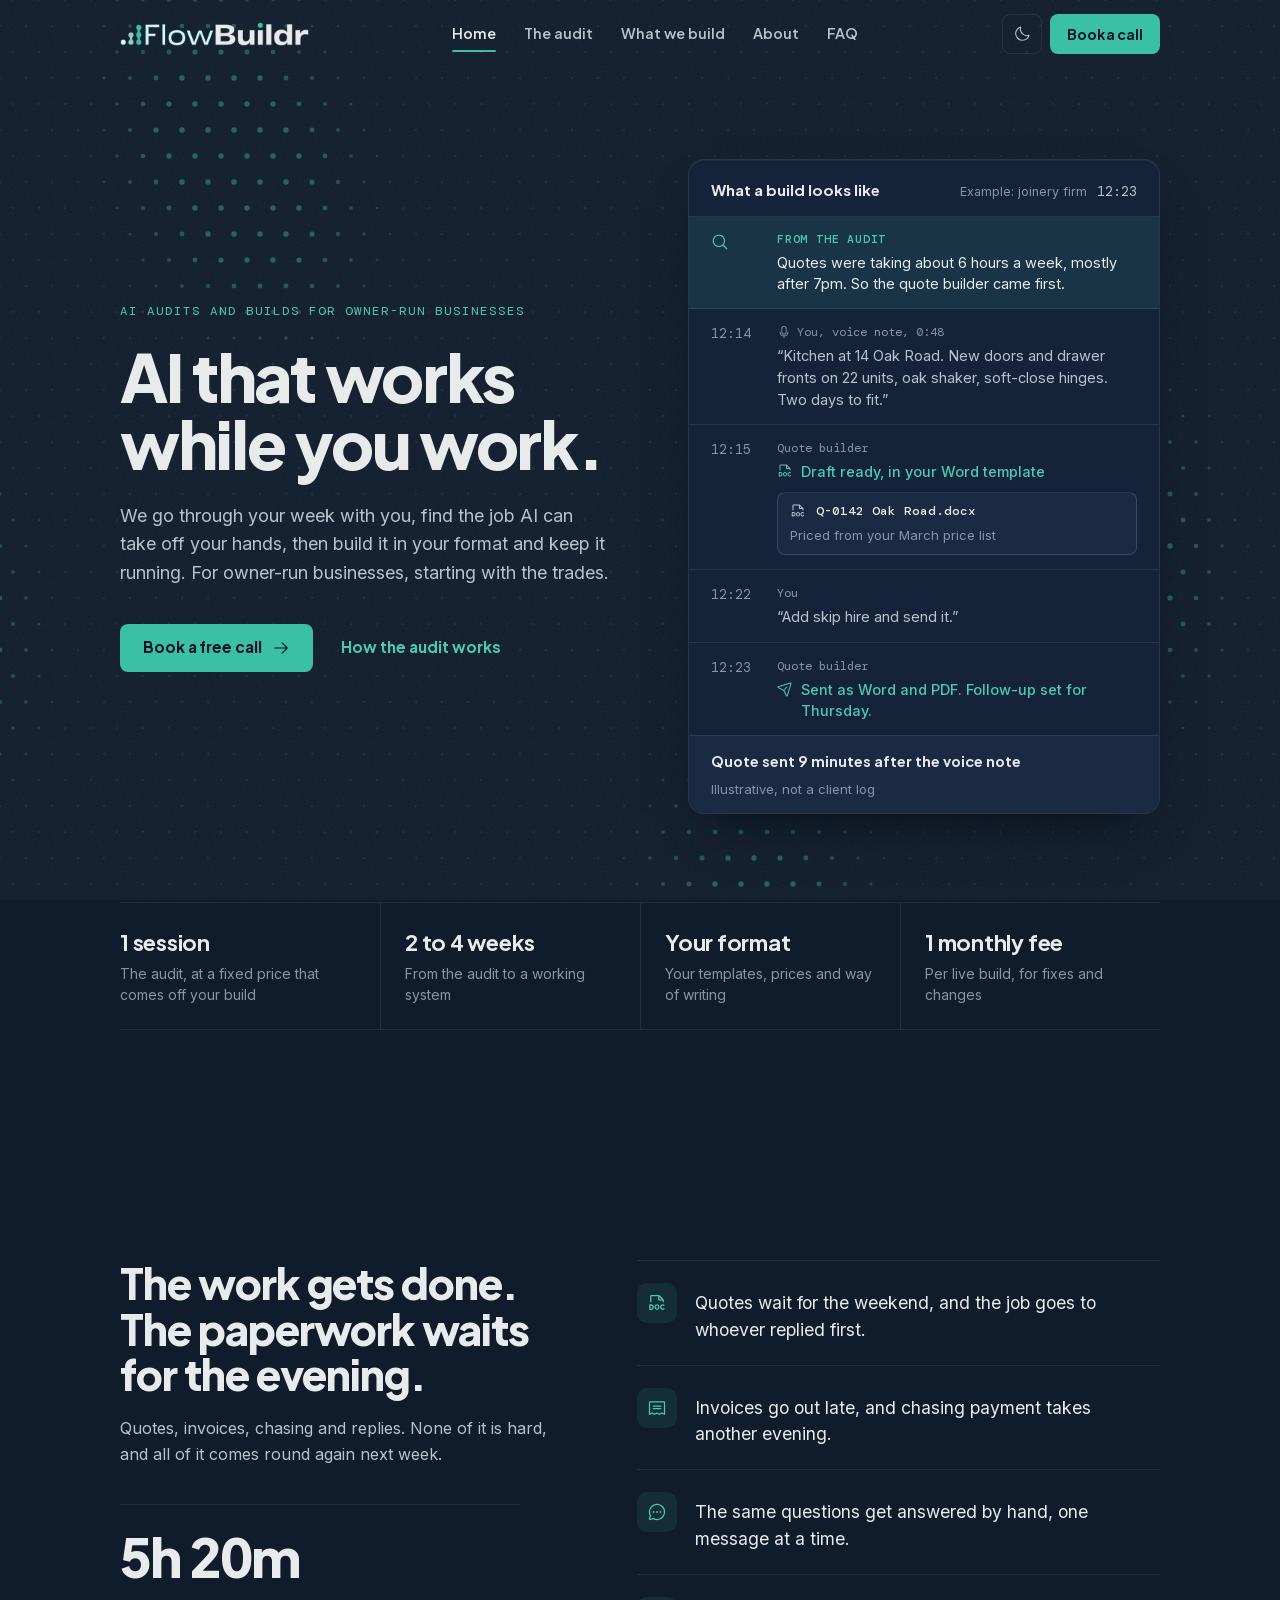
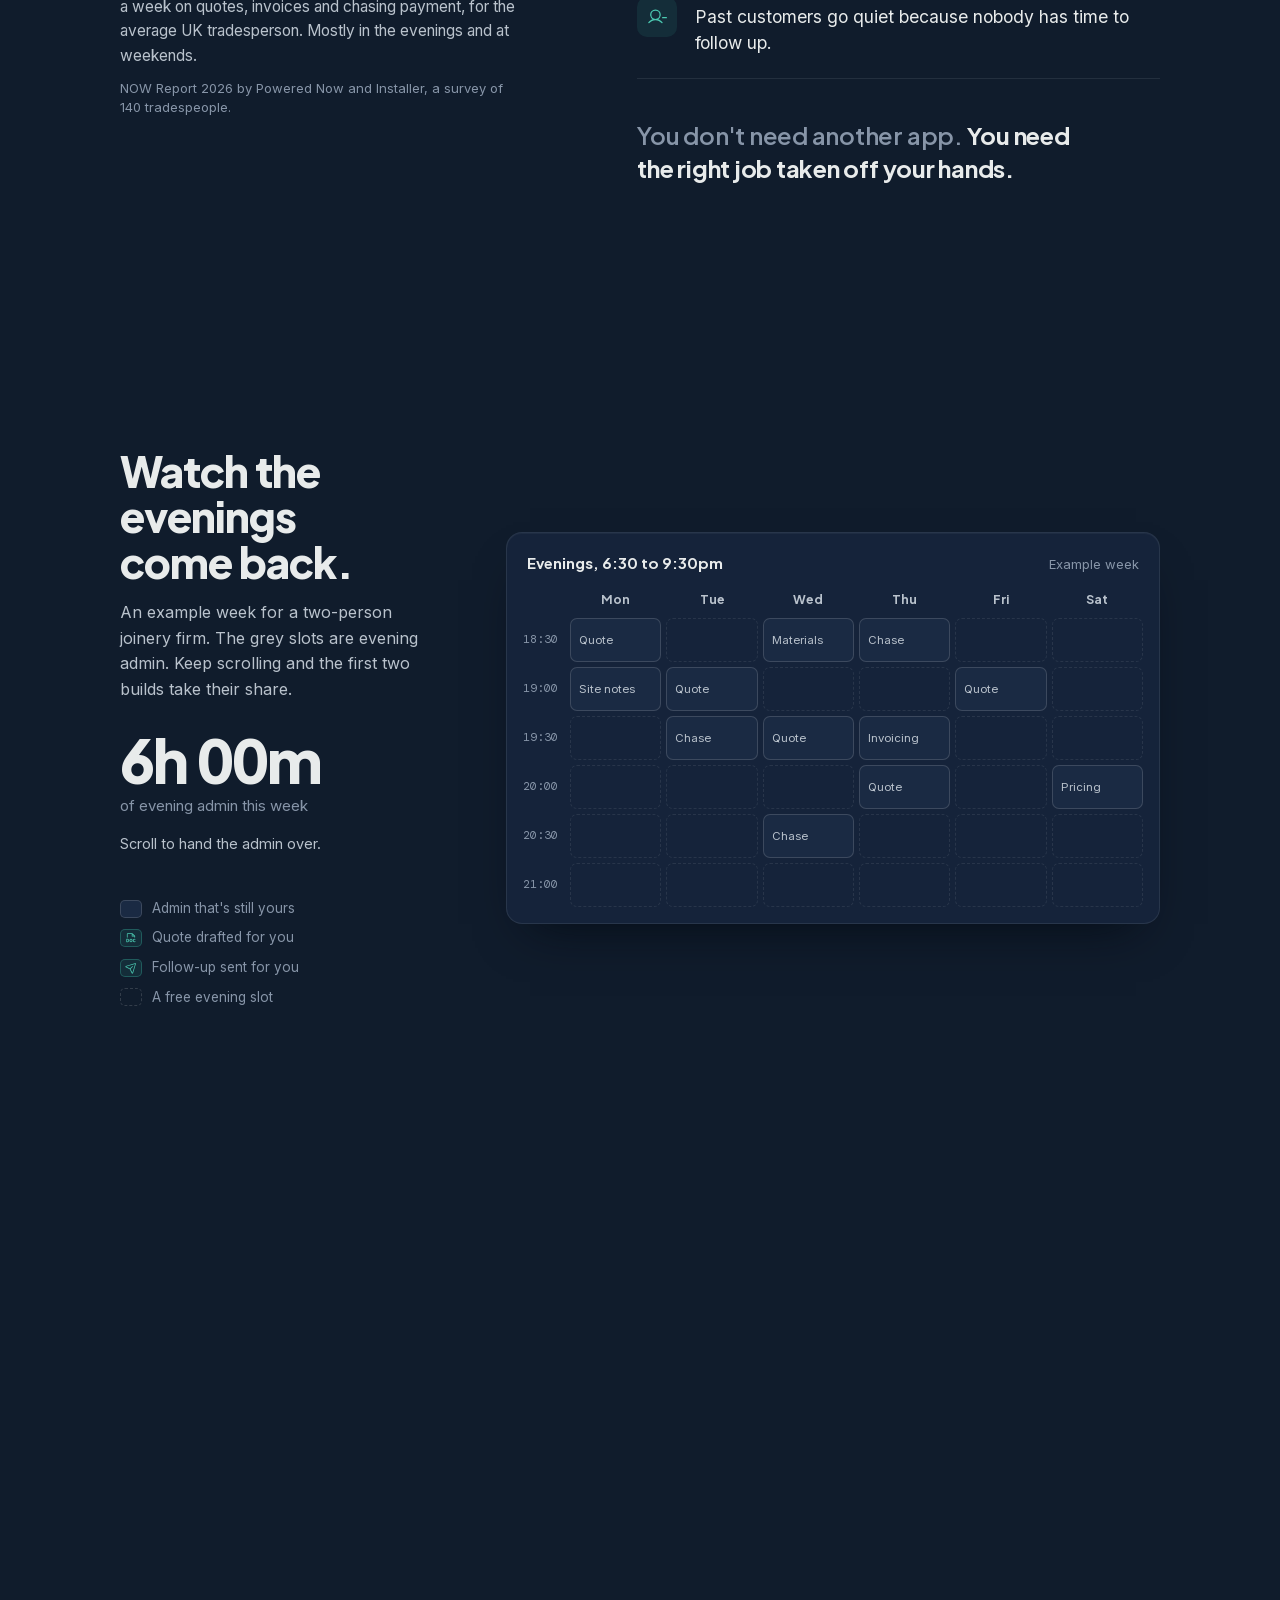
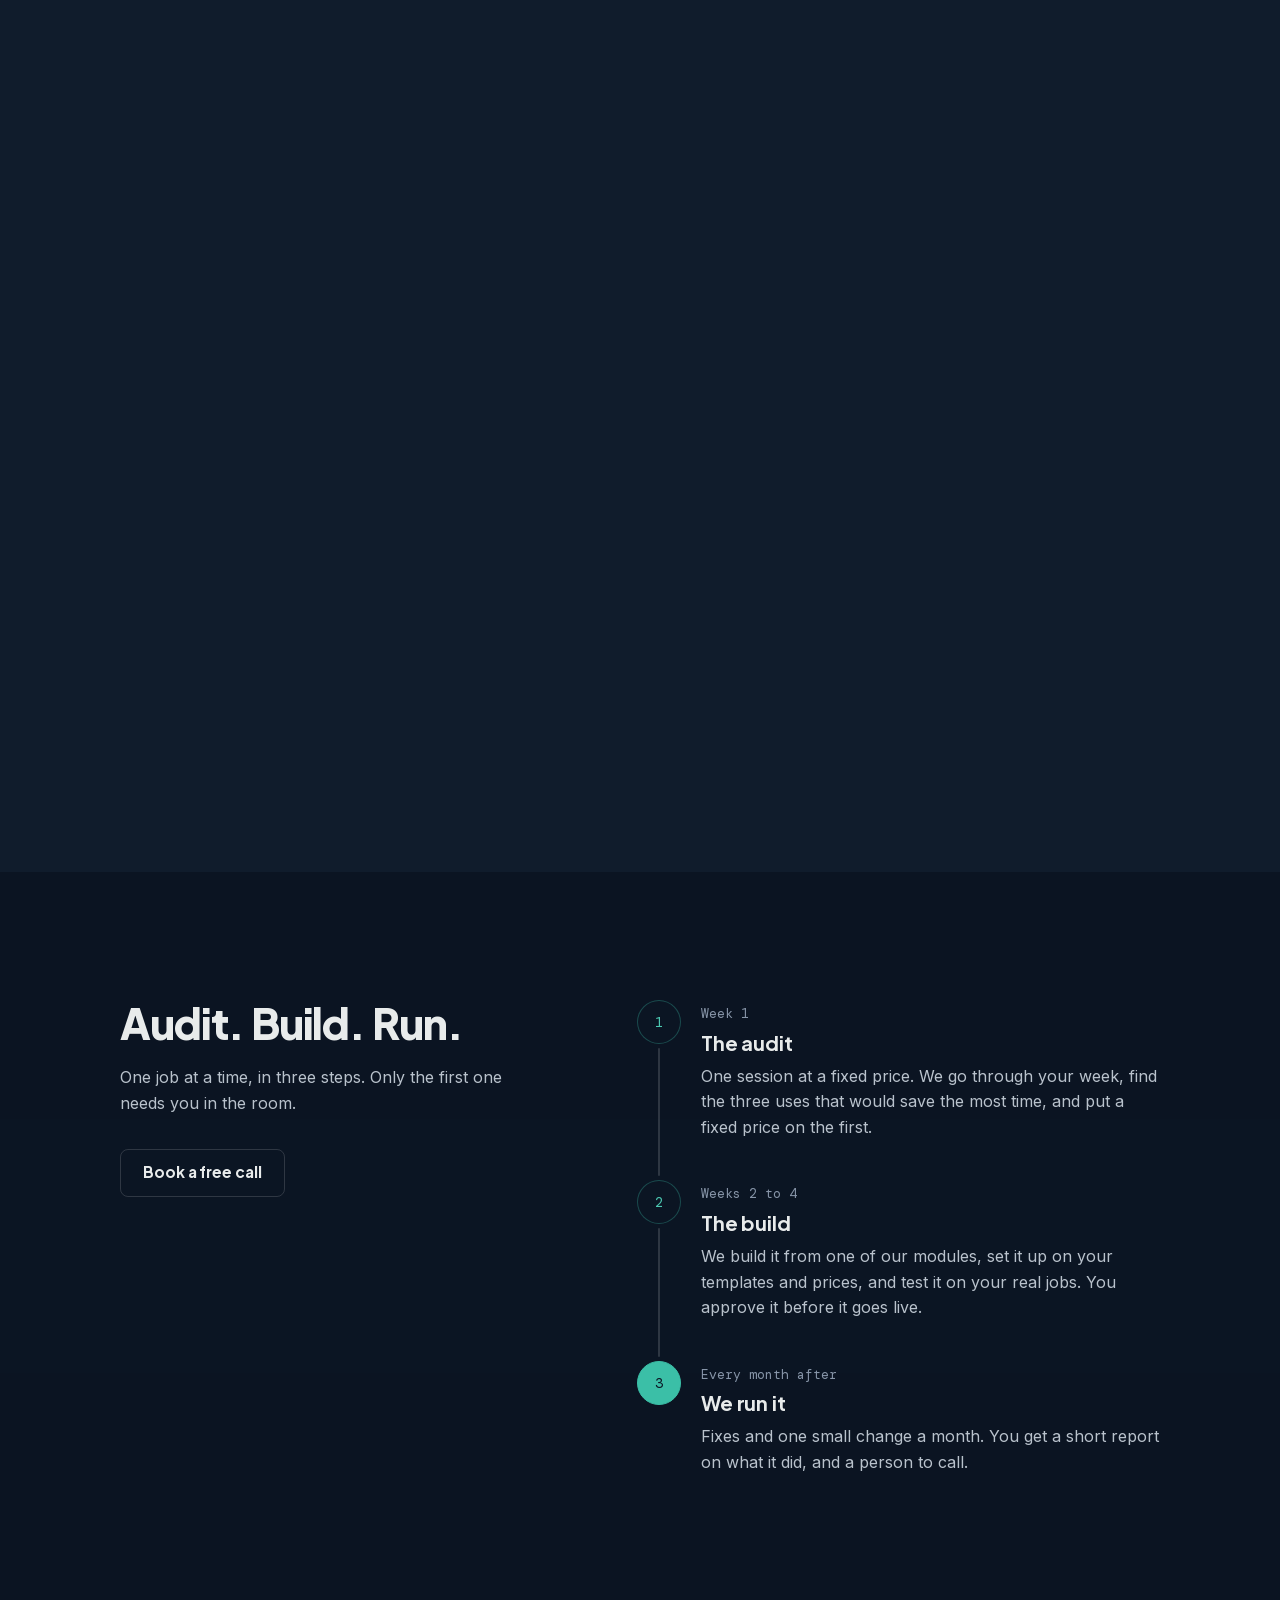
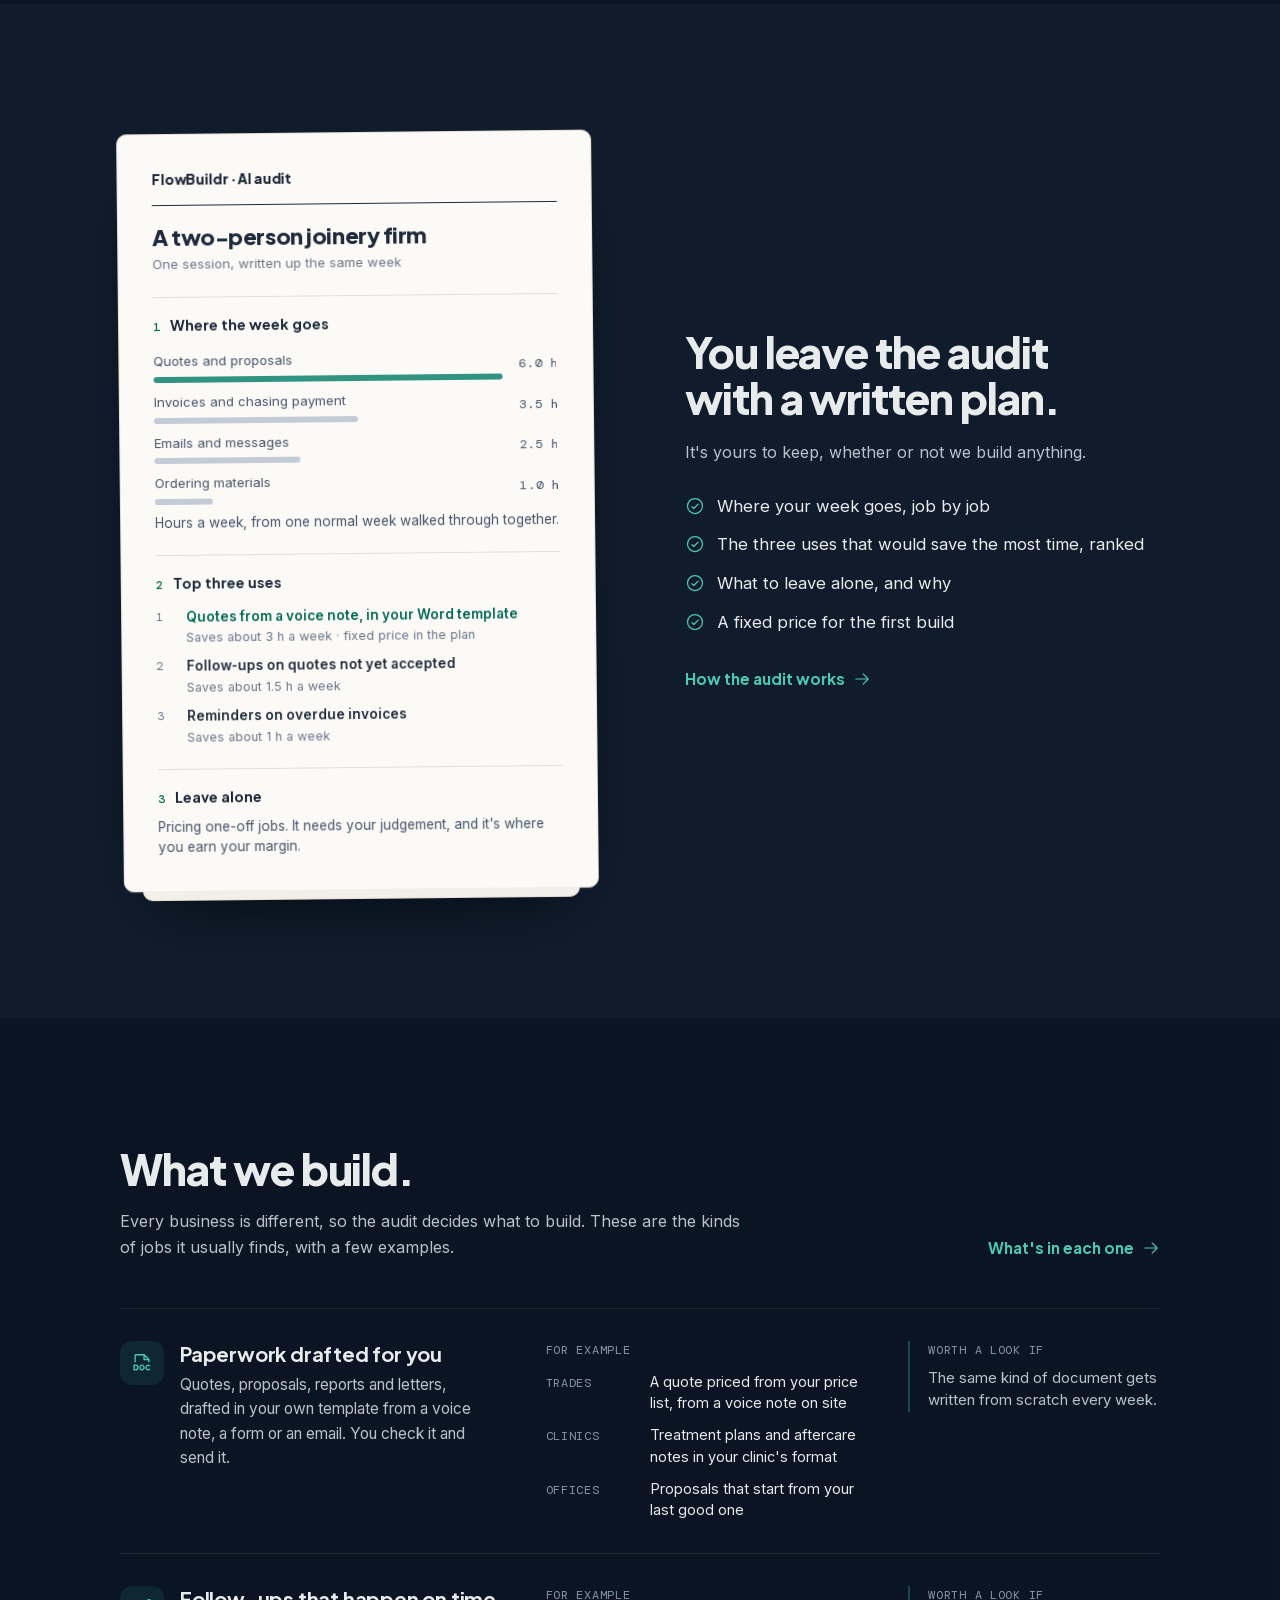
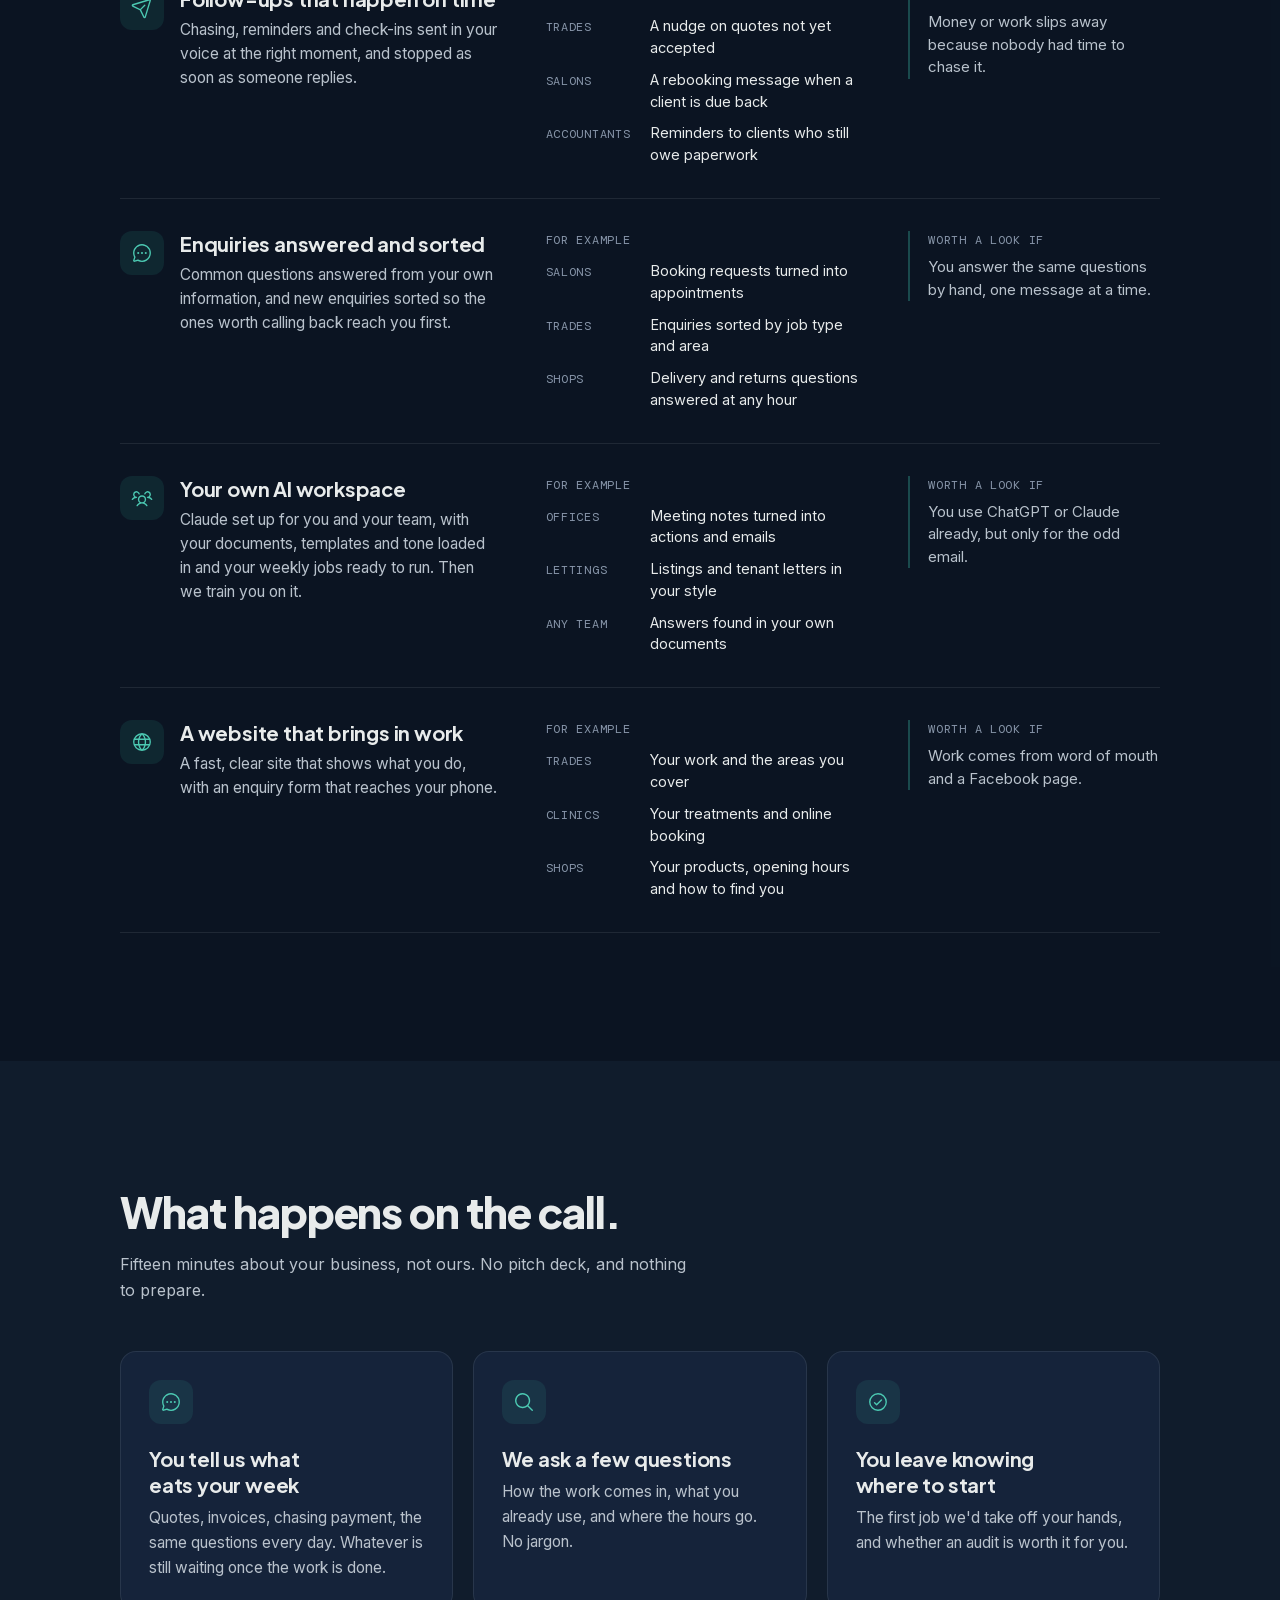
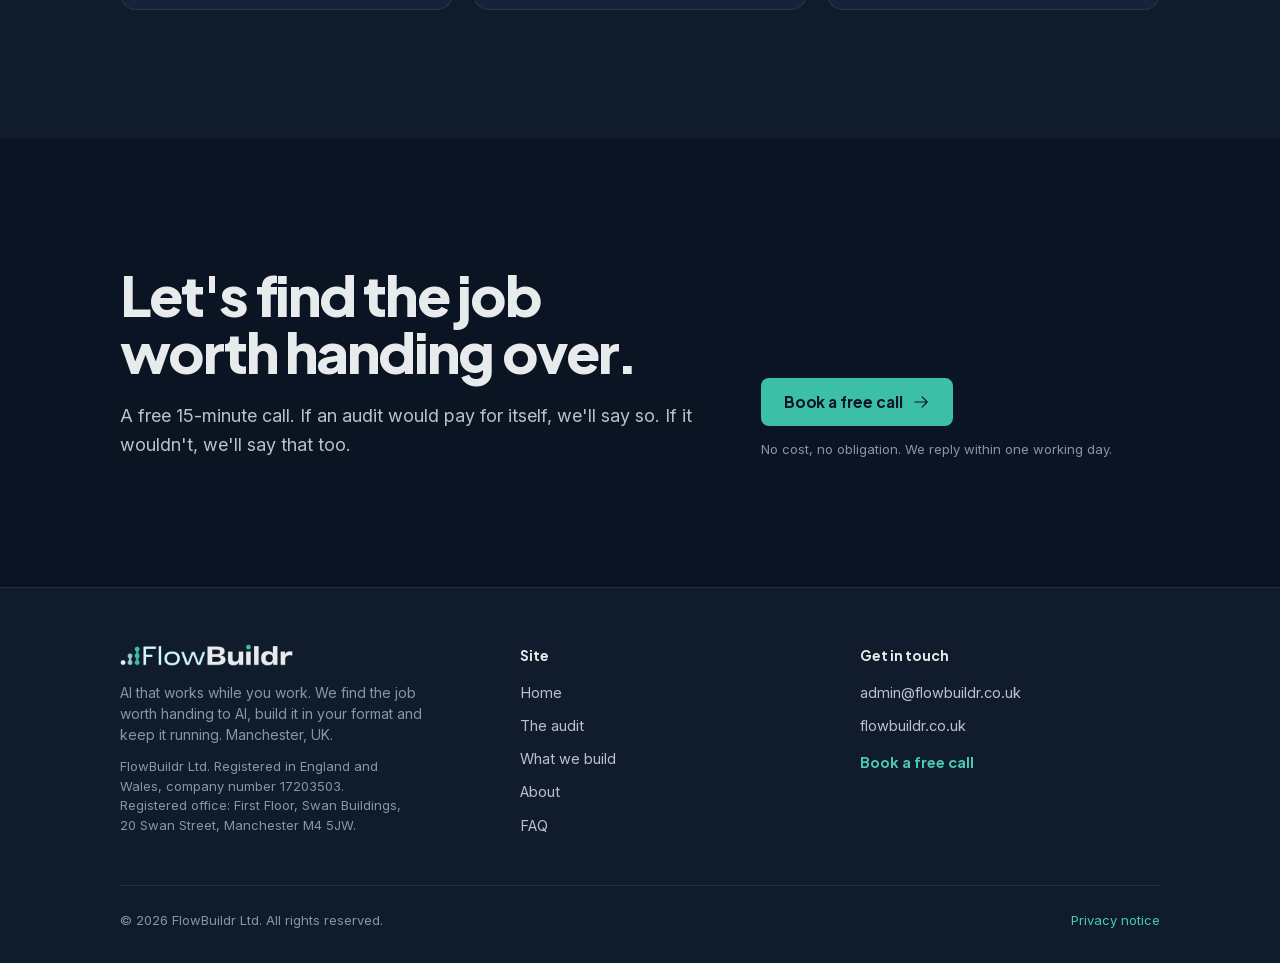
==== index.html @ ca136d9a "Rewrite both bios; company details move up in the footer - Terrel, "Co-founder · Strategy and builds" ====
<!doctype html>
<html lang="en-GB">
<head>
<meta charset="utf-8">
<meta name="viewport" content="width=device-width, initial-scale=1, viewport-fit=cover">
<style>[hidden]{display:none!important} img{max-width:100%}</style>
<style>
.legal .h4{margin-top:28px}
.legal p{margin-top:12px;color:var(--text-2)}
.legal a,.foot-base a{color:var(--accent-text)}
</style>
<title>FlowBuildr | AI that works while you work</title>
<style>
.ex-label{display:block;margin-bottom:10px;font-family:var(--ff-mono);font-size:12px;letter-spacing:.06em;text-transform:uppercase;color:var(--text-3)}
.spec.ex-list>div{grid-template-columns:92px minmax(0,1fr)}
.spec.ex-list>div:nth-child(2) dd{color:var(--text)}
.slot .chip-b{z-index:0}
.slot .chip-b::before{z-index:-1}
</style>
<meta name="description" content="FlowBuildr finds the job AI should do for your business, builds it in your format and keeps it running: a fixed-price audit, then builds and monthly support. Manchester, UK.">
<link rel="canonical" href="https://flowbuildr.co.uk/">
<link rel="icon" type="image/png" sizes="64x64" href="favicon.png">
<link rel="apple-touch-icon" href="apple-touch-icon.png">
<meta name="theme-color" content="#101C2C">
<meta property="og:type" content="website">
<meta property="og:site_name" content="FlowBuildr">
<meta property="og:title" content="FlowBuildr | AI that works while you work">
<meta property="og:description" content="FlowBuildr finds the job AI should do for your business, builds it in your format and keeps it running: a fixed-price audit, then builds and monthly support. Manchester, UK.">
<meta property="og:url" content="https://flowbuildr.co.uk/">
<style>
@font-face{font-family:'DM Mono';font-style:normal;font-weight:400;font-display:swap;src:url([data-uri]) format('woff2')}
@font-face{font-family:'DM Mono';font-style:normal;font-weight:500;font-display:swap;src:url([data-uri]) format('woff2')}
@font-face{font-family:'Inter';font-style:normal;font-weight:300 700;font-display:swap;src:url([data-uri]) format('woff2')}
@font-face{font-family:'Plus Jakarta Sans';font-style:normal;font-weight:400 800;font-display:swap;src:url([data-uri]) format('woff2')}
@font-face{font-family:'Plus Jakarta Sans';font-style:italic;font-weight:400 700;font-display:swap;src:url([data-uri]) format('woff2')}

:root{
  color-scheme:dark;
  --teal:#3BBFA7; --teal-mid:#309480; --teal-deep:#006854; --teal-pale:#D1FBFB;
  --bg:#101C2C; --bg-2:#0B1523; --panel:#15233A; --panel-2:#1A2A43;
  --line:rgba(232,235,235,.09); --line-2:rgba(232,235,235,.16); --line-accent:rgba(59,191,167,.32);
  --text:#E8EBEB; --text-2:#B9C2CC; --text-3:#8795A8;
  --accent:#3BBFA7; --accent-hover:#5FD0BB; --accent-ink:#0B1523; --accent-text:#4CC9B2; --accent-soft:rgba(59,191,167,.11);
  --warn:#E8B75E; --warn-soft:rgba(232,183,94,.09); --warn-line:rgba(232,183,94,.42);
  --paper:#FBFAF7; --paper-2:#F2EFE8; --paper-ink:#1E2A3B; --paper-ink-2:#46546B; --paper-mute:#6B7588; --paper-line:#E3DFD6;
  --paper-accent:#006854; --paper-bar:#309480; --paper-bar-2:#C3CCD6;
  --shadow-panel:0 1px 0 rgba(255,255,255,.04) inset,0 24px 48px -24px rgba(3,8,15,.8);
  --shadow-dialog:0 32px 80px -16px rgba(3,8,15,.75);
  --shadow-paper:0 40px 70px -34px rgba(2,6,12,.9),0 2px 0 rgba(255,255,255,.06);
  --backdrop:rgba(5,10,18,.66);
  --nav-bg:rgba(16,28,44,.86);
  --sel:rgba(59,191,167,.32);
  --spot-edge:rgba(95,208,187,.75); --spot-fill:rgba(59,191,167,.07);
  --bg-2-a:rgba(9,17,29,.62); --grain-o:.07;
  --ff-display:'Plus Jakarta Sans',ui-sans-serif,system-ui,-apple-system,'Segoe UI',sans-serif;
  --ff-body:'Inter',ui-sans-serif,system-ui,-apple-system,'Segoe UI',sans-serif;
  --ff-mono:'DM Mono',ui-monospace,'SFMono-Regular',Menlo,monospace;
  --ease-out:cubic-bezier(.23,1,.32,1);
  --ease-in-out:cubic-bezier(.77,0,.175,1);
  --r-sm:8px; --r-md:12px; --r-lg:16px;
  --wrap:1120px;
  --gutter:clamp(16px,4vw,40px);
  --section:clamp(72px,10vw,128px);
}
:root[data-theme="light"]{
  color-scheme:light;
  --bg:#FAF8F5; --bg-2:#EEF3F2; --panel:#FFFFFF; --panel-2:#F4F7F7;
  --line:#E2E7ED; --line-2:#CFD7E0; --line-accent:rgba(0,104,84,.28);
  --text:#26344B; --text-2:#4A5872; --text-3:#66748B;
  --accent:#3BBFA7; --accent-hover:#309480; --accent-ink:#0B1523; --accent-text:#006854; --accent-soft:#E3F3EF;
  --warn:#855700; --warn-soft:#FBF2DE; --warn-line:rgba(133,87,0,.38);
  --shadow-panel:0 1px 2px rgba(38,52,75,.05),0 24px 48px -28px rgba(38,52,75,.28);
  --shadow-dialog:0 32px 80px -20px rgba(38,52,75,.35);
  --shadow-paper:0 1px 2px rgba(38,52,75,.06),0 30px 60px -32px rgba(38,52,75,.34);
  --backdrop:rgba(38,52,75,.38);
  --nav-bg:rgba(250,248,245,.88);
  --sel:rgba(59,191,167,.3);
  --spot-edge:rgba(0,104,84,.55); --spot-fill:rgba(59,191,167,.08);
  --bg-2-a:rgba(232,240,238,.7); --grain-o:.05;
}

*,*::before,*::after{box-sizing:border-box}
html{scroll-behavior:smooth;scrollbar-color:var(--line-2) transparent;-webkit-text-size-adjust:100%}
body{margin:0;background:var(--bg);color:var(--text);font-family:var(--ff-body);font-size:16px;line-height:1.6;-webkit-font-smoothing:antialiased;-moz-osx-font-smoothing:grayscale;transition:background-color .3s ease,color .3s ease}
::selection{background:var(--sel);color:var(--text)}
img,svg{display:block;max-width:100%}
h1,h2,h3,h4,p,ol,ul,dl,dd,figure,blockquote{margin:0}
ol,ul{padding:0;list-style:none}
button,input,textarea{font:inherit;color:inherit}
button{cursor:pointer}
a{color:inherit;text-decoration:none}
:focus-visible{outline:2px solid var(--accent);outline-offset:3px;border-radius:4px}
.i{width:20px;height:20px;flex:none;fill:currentColor}
.num{font-variant-numeric:tabular-nums}
.mono{font-family:var(--ff-mono);font-weight:400;letter-spacing:0}

.wrap{max-width:var(--wrap);margin-inline:auto;padding-inline:var(--gutter)}
.section{padding-block:var(--section)}

/* Type */
.display{font-family:var(--ff-display);font-weight:800;font-size:clamp(40px,5.4vw,66px);line-height:1.02;letter-spacing:-.035em;text-wrap:balance}
.h1{font-family:var(--ff-display);font-weight:800;font-size:clamp(36px,4.6vw,56px);line-height:1.04;letter-spacing:-.03em;text-wrap:balance}
.h2{font-family:var(--ff-display);font-weight:800;font-size:clamp(28px,3.3vw,42px);line-height:1.08;letter-spacing:-.025em;text-wrap:balance}
.h3{font-family:var(--ff-display);font-weight:700;font-size:20px;line-height:1.3;letter-spacing:-.01em}
.h4{font-family:var(--ff-display);font-weight:700;font-size:17px;line-height:1.35}
.eyebrow{font-family:var(--ff-mono);font-size:12.5px;letter-spacing:.08em;text-transform:uppercase;color:var(--accent-text)}
.lede{font-size:clamp(17px,1.4vw,19px);line-height:1.6;color:var(--text-2);max-width:56ch;text-wrap:pretty}
.body{color:var(--text-2);max-width:62ch;text-wrap:pretty}
.small{font-size:14px;color:var(--text-3);line-height:1.5}
.note{font-size:13px;color:var(--text-3);line-height:1.5}

/* Draft marker: this page is a proposal, and some values are not agreed yet */
.draftbar{border-bottom:1px dashed var(--warn-line);background:var(--warn-soft)}
.draftbar .wrap{display:flex;flex-wrap:wrap;align-items:baseline;gap:2px 14px;padding-block:8px;font-size:13px;line-height:1.45;color:var(--text-2)}
.draftbar b{font-family:var(--ff-mono);font-weight:500;font-size:11.5px;letter-spacing:.08em;text-transform:uppercase;color:var(--warn)}
.tbc{display:inline-flex;align-items:center;padding:1px 8px;border:1px dashed var(--warn-line);border-radius:6px;background:var(--warn-soft);color:var(--warn);font-family:var(--ff-mono);font-size:.8em;font-weight:500;letter-spacing:0;line-height:1.6;white-space:nowrap;vertical-align:.06em}

/* Buttons */
.btn{display:inline-flex;align-items:center;justify-content:center;gap:10px;height:48px;padding:0 22px;border-radius:var(--r-sm);border:1px solid transparent;font-family:var(--ff-display);font-weight:700;font-size:15.5px;letter-spacing:-.005em;white-space:nowrap;transition:transform 160ms var(--ease-out),background-color 150ms ease,border-color 150ms ease,color 150ms ease}
.btn:active{transform:scale(.97)}
.btn .i{width:18px;height:18px;transition:transform 200ms var(--ease-out)}
.btn-primary{background:var(--accent);color:var(--accent-ink)}
.btn-quiet{border-color:var(--line-2);background:transparent;color:var(--text)}
.btn-sm{height:40px;padding:0 16px;font-size:14px}
.link{display:inline-flex;align-items:center;gap:8px;font-family:var(--ff-display);font-weight:700;font-size:15.5px;color:var(--accent-text);border:0;background:none;padding:0;text-decoration:underline;text-decoration-color:transparent;text-underline-offset:5px;text-decoration-thickness:1.5px;transition:text-decoration-color 150ms ease,color 150ms ease}
.link .i{width:18px;height:18px;transition:transform 200ms var(--ease-out)}
@media (hover:hover) and (pointer:fine){
  .btn-primary:hover{background:var(--accent-hover)}
  .btn-primary:hover .i{transform:translateX(3px)}
  .btn-quiet:hover{border-color:var(--line-accent);color:var(--accent-text)}
  .link:hover{text-decoration-color:currentColor}
  .link:hover .i{transform:translateX(3px)}
}

/* Header */
.site-head{position:sticky;top:env(safe-area-inset-top,0px);z-index:40;border-bottom:1px solid transparent;transition:background-color 200ms ease,border-color 200ms ease}
.site-head.is-scrolled{background:var(--nav-bg);border-bottom-color:var(--line);-webkit-backdrop-filter:saturate(1.4) blur(14px);backdrop-filter:saturate(1.4) blur(14px)}
.head-row{display:flex;align-items:center;justify-content:space-between;gap:20px;height:68px}
.brand{display:flex;align-items:center;flex:none;border-radius:6px}
.brand img{height:24px;width:auto}
.logo-light{display:none!important}
:root[data-theme="light"] .logo-light{display:block!important}
:root[data-theme="light"] .logo-dark{display:none!important}
.nav{display:flex;gap:4px}
.nav a{position:relative;padding:8px 12px;font-family:var(--ff-display);font-weight:600;font-size:14.5px;color:var(--text-2);border-radius:6px;white-space:nowrap;transition:color 150ms ease}
.nav a[aria-current="page"]{color:var(--text)}
.nav a[aria-current="page"]::after{content:"";position:absolute;left:12px;right:12px;bottom:2px;height:2px;border-radius:2px;background:var(--accent)}
@media (hover:hover) and (pointer:fine){.nav a:hover{color:var(--text)}}
.head-actions{display:flex;align-items:center;gap:8px}
.icon-btn{display:inline-grid;place-items:center;width:40px;height:40px;border-radius:var(--r-sm);border:1px solid var(--line);background:transparent;color:var(--text-2);transition:transform 160ms var(--ease-out),color 150ms ease,border-color 150ms ease}
.icon-btn:active{transform:scale(.94)}
@media (hover:hover) and (pointer:fine){.icon-btn:hover{color:var(--text);border-color:var(--line-2)}}
.icon-btn .i{width:18px;height:18px}
.t-sun{display:none}
:root[data-theme="light"] .t-sun{display:block}
:root[data-theme="light"] .t-moon{display:none}
.menu-btn{display:none}
.mobile-nav{position:absolute;right:var(--gutter);top:calc(100% + 6px);width:min(280px,calc(100vw - 32px));padding:8px;border-radius:var(--r-md);background:var(--panel);border:1px solid var(--line);box-shadow:var(--shadow-dialog);transform-origin:top right;transition:opacity 180ms var(--ease-out),transform 180ms var(--ease-out),visibility 0s linear 180ms;opacity:0;transform:scale(.96) translateY(-4px);visibility:hidden}
.mobile-nav.open{opacity:1;transform:none;visibility:visible;transition:opacity 180ms var(--ease-out),transform 180ms var(--ease-out),visibility 0s}
.mobile-nav a{display:block;padding:12px 14px;border-radius:var(--r-sm);font-family:var(--ff-display);font-weight:600;font-size:16px;color:var(--text-2)}
.mobile-nav a[aria-current="page"]{color:var(--text);background:var(--accent-soft)}
@media (max-width:900px){
  .nav{display:none}
  .menu-btn{display:inline-grid}
  .head-cta{display:none}
}

/* Views */
[data-view][hidden]{display:none!important}
main:focus{outline:none}

/* Hero */
.hero{padding-block:clamp(48px,7vw,96px) clamp(56px,8vw,104px)}
.hero-grid{display:grid;grid-template-columns:minmax(0,1.02fr) minmax(0,.98fr);gap:clamp(40px,6vw,80px);align-items:center}
.hero-copy .eyebrow{display:block;margin-bottom:22px}
.hero-copy .lede{margin-top:24px}
.hero-actions{display:flex;flex-wrap:wrap;align-items:center;gap:14px 28px;margin-top:36px}
@media (max-width:900px){.hero-grid{grid-template-columns:1fr}}

/* Hero job log: the audit finding, then the build doing the job */
.log{background:var(--panel);border:1px solid var(--line);border-radius:var(--r-lg);box-shadow:var(--shadow-panel);overflow:hidden}
.log-head{display:flex;justify-content:space-between;align-items:baseline;gap:12px;padding:18px 22px 14px;border-bottom:1px solid var(--line)}
.log-title{font-family:var(--ff-display);font-weight:700;font-size:15px}
.log-meta{display:flex;align-items:baseline;gap:10px}
.log-date{font-size:12.5px;color:var(--text-3)}
.log-clock{font-family:var(--ff-mono);font-size:13px;color:var(--text-2);min-width:5ch;text-align:right}
.finding{display:grid;grid-template-columns:52px minmax(0,1fr);gap:4px 14px;padding:14px 22px;border-bottom:1px solid var(--line);background:var(--accent-soft)}
.finding .i{width:18px;height:18px;color:var(--accent-text);margin-top:2px}
.finding b{display:block;font-family:var(--ff-mono);font-weight:500;font-size:11.5px;letter-spacing:.07em;text-transform:uppercase;color:var(--accent-text)}
.finding p{margin-top:2px;font-size:14.5px;line-height:1.45;color:var(--text)}
.log-list li{display:grid;grid-template-columns:52px minmax(0,1fr);gap:4px 14px;padding:14px 22px;border-bottom:1px solid var(--line)}
.log-list li:last-child{border-bottom:0}
.log-time{font-family:var(--ff-mono);font-size:13px;color:var(--text-3);padding-top:1px}
.log-body{min-width:0}
.log-who{display:flex;align-items:center;gap:6px;font-family:var(--ff-mono);font-size:12px;color:var(--text-3)}
.log-who .i{width:14px;height:14px}
.log-what{margin-top:3px;font-size:14.5px;line-height:1.5;color:var(--text-2);text-wrap:pretty}
.log-out{display:flex;align-items:flex-start;gap:8px;margin-top:3px;font-size:14.5px;line-height:1.45;font-weight:500;color:var(--accent-text)}
.log-out .i{width:16px;height:16px;margin-top:2px}
.doc{display:inline-flex;flex-wrap:wrap;align-items:center;gap:4px 10px;margin-top:10px;padding:8px 12px;border-radius:var(--r-sm);border:1px solid var(--line-2);background:var(--panel-2);font-size:13px;color:var(--text)}
.doc .i{width:16px;height:16px;color:var(--text-2)}
.doc b{font-family:var(--ff-mono);font-weight:500;font-size:12.5px}
.doc span{color:var(--text-3)}
.log-foot{display:flex;justify-content:space-between;align-items:center;gap:6px 12px;flex-wrap:wrap;padding:14px 22px;background:var(--panel-2);border-top:1px solid var(--line)}
.log-foot strong{font-family:var(--ff-display);font-weight:700;font-size:14.5px}
/* Entries keep their layout slot while the example plays, so nothing shifts */
.log-list li{transition:opacity 360ms var(--ease-out),transform 360ms var(--ease-out),filter 360ms var(--ease-out),background-color 900ms ease}
.log-list li.is-pending{opacity:.16;transform:translateY(6px);filter:blur(3px);transition-duration:220ms}
.log-list li .log-out,.log-list li .doc{clip-path:inset(0 0 0 0);transition:clip-path 480ms var(--ease-out) 160ms}
.log-list li.is-pending .log-out,.log-list li.is-pending .doc{clip-path:inset(0 100% 0 0);transition:none}
.log-list li.is-flash{background:var(--accent-soft);transition:background-color 120ms ease}

/* Facts row */
.facts{display:grid;grid-template-columns:repeat(4,minmax(0,1fr));border-block:1px solid var(--line)}
.facts>div{padding:22px 24px 24px 0}
.facts>div+div{padding-left:24px;border-left:1px solid var(--line)}
.facts dt{font-family:var(--ff-display);font-weight:700;font-size:22px;letter-spacing:-.01em;color:var(--text)}
.facts dd{margin-top:4px;font-size:14px;color:var(--text-3);line-height:1.45}
@media (max-width:760px){.facts dt{font-size:19px}.facts{grid-template-columns:1fr 1fr}.facts>div:nth-child(3){padding-left:0;border-left:0}.facts>div:nth-child(n+3){border-top:1px solid var(--line)}}

/* Split header + list */
.split{display:grid;grid-template-columns:minmax(0,.9fr) minmax(0,1.1fr);gap:clamp(40px,7vw,96px);align-items:start}
@media (max-width:900px){.split{grid-template-columns:1fr}}
.sticky{position:sticky;top:112px}
@media (max-width:900px){.sticky{position:static}}
.stat{margin-top:36px;padding-top:24px;border-top:1px solid var(--line);max-width:40ch}
.stat b{display:block;font-family:var(--ff-display);font-weight:800;font-size:clamp(40px,4.4vw,54px);line-height:1;letter-spacing:-.03em;color:var(--text)}
.stat p{margin-top:12px;color:var(--text-2);font-size:15.5px}
.stat .note{display:block;margin-top:10px}
.leaks li{display:grid;grid-template-columns:40px minmax(0,1fr);gap:18px;align-items:start;padding-block:22px;border-top:1px solid var(--line)}
.leaks li:last-child{border-bottom:1px solid var(--line)}
.leak-ico{display:grid;place-items:center;width:40px;height:40px;border-radius:10px;background:var(--accent-soft);color:var(--accent-text)}
.leaks p{font-size:17.5px;line-height:1.5;color:var(--text);padding-top:7px;text-wrap:pretty}
.kicker-line{margin-top:40px;font-family:var(--ff-display);font-weight:700;font-size:clamp(20px,2vw,24px);line-height:1.35;letter-spacing:-.01em;max-width:30ch;text-wrap:balance}
.kicker-line span{color:var(--text-3);font-weight:600}

/* Section heads */
.sec-head{max-width:660px}
.sec-head .body{margin-top:18px}
.sec-row{display:flex;justify-content:space-between;align-items:end;gap:16px 40px;flex-wrap:wrap}
.foot-note{margin-top:20px}

/* Modules: what goes in, what comes out, what the owner does */
.mods{margin-top:48px;border-top:1px solid var(--line)}
.mod{border-bottom:1px solid var(--line)}
.mod-row{display:grid;grid-template-columns:minmax(0,1.2fr) minmax(0,1fr) minmax(0,.8fr);gap:clamp(20px,4vw,48px);align-items:start;padding-block:32px}
.sys-name{display:flex;gap:16px;align-items:flex-start}
.sys-ico{display:grid;place-items:center;width:44px;height:44px;flex:none;border-radius:12px;background:var(--accent-soft);color:var(--accent-text)}
.sys-ico .i{width:22px;height:22px}
.sys-name p{margin-top:6px;color:var(--text-2);font-size:15.5px;line-height:1.55;max-width:42ch}
.spec{display:grid;gap:10px}
.spec>div{display:grid;grid-template-columns:40px minmax(0,1fr);gap:12px;align-items:baseline}
.spec dt{font-family:var(--ff-mono);font-size:12px;letter-spacing:.06em;text-transform:uppercase;color:var(--text-3)}
.spec dd{font-size:14.5px;line-height:1.5;color:var(--text)}
.spec>div:nth-child(2) dd{color:var(--accent-text)}
.fitline{padding-left:18px;border-left:2px solid var(--line-accent)}
.fitline span{display:block;font-family:var(--ff-mono);font-size:12px;letter-spacing:.06em;text-transform:uppercase;color:var(--text-3)}
.fitline p{margin-top:6px;font-size:15px;line-height:1.5;color:var(--text-2)}
.disclose{display:inline-flex;align-items:center;gap:8px;margin:-8px 0 0 60px;padding:6px 0 26px;border:0;background:none;font-family:var(--ff-display);font-weight:700;font-size:14px;color:var(--accent-text)}
.disclose .i{width:16px;height:16px;transition:transform 220ms var(--ease-out)}
.disclose[aria-expanded="true"] .i{transform:rotate(180deg)}
.reveal{display:grid;grid-template-rows:0fr;transition:grid-template-rows 280ms var(--ease-out)}
.reveal.open{grid-template-rows:1fr}
.reveal>div{overflow:hidden;min-height:0}
.sys-detail{display:grid;grid-template-columns:minmax(0,1fr) minmax(0,1fr);gap:24px 48px;padding:0 0 32px 60px}
.sys-detail p{color:var(--text-2);font-size:15.5px;max-width:48ch}
.ticks li{display:flex;gap:12px;align-items:flex-start;font-size:15px;color:var(--text-2);line-height:1.5}
.ticks li+li{margin-top:10px}
.ticks .i{width:18px;height:18px;margin-top:2px;color:var(--accent-text)}
@media (max-width:900px){
  .mod-row{grid-template-columns:1fr 1fr}
  .mod-row>.sys-name{grid-column:1/-1}
  .sys-detail{grid-template-columns:1fr;padding-left:0}
  .disclose{margin-left:0}
}
@media (max-width:560px){.mod-row{grid-template-columns:1fr}}

/* Steps (a real sequence, so numbered) */
.steps li{position:relative;display:grid;grid-template-columns:44px minmax(0,1fr);gap:20px;padding-bottom:40px}
.steps li:last-child{padding-bottom:0}
.steps li::before{content:"";position:absolute;left:21px;top:48px;bottom:4px;width:2px;border-radius:2px;background:var(--line-2)}
.steps li:last-child::before{display:none}
.step-n{display:grid;place-items:center;width:44px;height:44px;border-radius:50%;border:1.5px solid var(--line-accent);font-family:var(--ff-mono);font-size:14px;color:var(--accent-text);background:var(--bg-2)}
.steps li:last-child .step-n{background:var(--accent);border-color:var(--accent);color:var(--accent-ink)}
.step-when{font-family:var(--ff-mono);font-size:13px;color:var(--text-3)}
.steps h3{margin-top:4px}
.steps p{margin-top:8px;color:var(--text-2);max-width:52ch}
.sticky .btn{margin-top:32px}

/* Session timeline (the audit, in order) */
.month{display:grid;grid-template-columns:repeat(4,minmax(0,1fr));gap:0;margin-top:56px}
.month li{position:relative;padding:28px 24px 0 0}
.month li::before{content:"";position:absolute;top:0;left:0;right:0;height:2px;background:var(--line-2)}
.month li::after{content:"";position:absolute;top:-5px;left:0;width:12px;height:12px;border-radius:50%;background:var(--bg);border:2px solid var(--accent)}
.month .week{font-family:var(--ff-mono);font-size:13px;color:var(--accent-text)}
.month h3{margin-top:10px;font-size:18px}
.month p{margin-top:8px;font-size:15px;color:var(--text-2);line-height:1.55}
@media (max-width:900px){.month{grid-template-columns:1fr 1fr;row-gap:44px}}
@media (max-width:560px){.month{grid-template-columns:1fr}}

/* The audit report: the one paper object on the page */
.report{position:relative;padding:clamp(22px,3vw,34px);border-radius:10px;background:var(--paper);color:var(--paper-ink);border:1px solid var(--paper-line);box-shadow:var(--shadow-paper);transform:rotate(-.6deg)}
.report::after{content:"";position:absolute;inset:auto 18px -10px 18px;height:10px;border-radius:0 0 10px 10px;background:var(--paper-2);border:1px solid var(--paper-line);border-top:0;z-index:-1}
.rp-top{display:flex;justify-content:space-between;align-items:baseline;gap:12px;padding-bottom:14px;border-bottom:1.5px solid var(--paper-ink)}
.rp-brand{font-family:var(--ff-display);font-weight:800;font-size:13.5px;letter-spacing:-.01em}
.rp-brand em{font-style:normal;color:var(--paper-accent)}
.rp-tag{font-family:var(--ff-mono);font-size:11.5px;letter-spacing:.08em;text-transform:uppercase;color:var(--paper-mute)}
.rp-title{margin-top:18px;font-family:var(--ff-display);font-weight:800;font-size:22px;letter-spacing:-.02em;line-height:1.2}
.rp-sub{margin-top:4px;font-size:13px;color:var(--paper-mute)}
.rp-sec{margin-top:22px;padding-top:16px;border-top:1px solid var(--paper-line)}
.rp-sec h4{display:flex;align-items:baseline;gap:10px;font-family:var(--ff-display);font-weight:700;font-size:14.5px}
.rp-sec h4 span{font-family:var(--ff-mono);font-weight:500;font-size:12px;color:var(--paper-accent)}
.rp-bars{display:grid;grid-template-columns:minmax(0,1fr) 44px;gap:9px 12px;margin-top:14px;align-items:center}
.rp-bars dt{font-size:13px;color:var(--paper-ink-2)}
.rp-bars dt .rb{display:block;height:6px;margin-top:5px;border-radius:3px;background:var(--paper-bar-2)}
.rp-bars dt.is-first .rb{background:var(--paper-bar)}
.rp-bars dd{font-family:var(--ff-mono);font-size:12.5px;text-align:right;color:var(--paper-ink-2)}
.rp-note{margin-top:10px;font-size:12px;color:var(--paper-mute)}
.rp-uses{margin-top:12px;display:grid;gap:10px;counter-reset:u}
.rp-uses li{display:grid;grid-template-columns:22px minmax(0,1fr);gap:2px 8px;font-size:13.5px;line-height:1.45;counter-increment:u}
.rp-uses li::before{content:counter(u);font-family:var(--ff-mono);font-size:12px;color:var(--paper-mute);padding-top:1px}
.rp-uses b{font-weight:600;color:var(--paper-ink)}
.rp-uses span{grid-column:2;font-size:12.5px;color:var(--paper-mute)}
.rp-uses li:first-child b{color:var(--paper-accent)}
.rp-sec>p{margin-top:8px;font-size:13.5px;line-height:1.5;color:var(--paper-ink-2)}
.report .tbc{color:#855700;background:#FBF2DE;border-color:rgba(133,87,0,.38)}
.report-split{display:grid;grid-template-columns:minmax(0,1fr) minmax(0,1fr);gap:clamp(40px,7vw,96px);align-items:center}
.report-split .report{max-width:480px;justify-self:center;width:100%}
@media (max-width:900px){.report-split{grid-template-columns:1fr}.report{transform:none}}
.checks{margin-top:28px;display:grid;gap:14px}
.checks li{display:flex;gap:12px;align-items:flex-start;font-size:16.5px;line-height:1.5;color:var(--text)}
.checks .i{width:20px;height:20px;margin-top:2px;color:var(--accent-text)}
.report-split .link{margin-top:32px}

/* Proof you can see */
.proof{display:grid;grid-template-columns:repeat(3,minmax(0,1fr));gap:20px;margin-top:48px}
.proof>div{padding:28px;border-radius:var(--r-lg);background:var(--panel);border:1px solid var(--line)}
.proof .sys-ico{margin-bottom:22px}
.proof p{margin-top:8px;color:var(--text-2);font-size:15.5px}
.proof>.is-draft{background:transparent;border:1.5px dashed var(--warn-line)}
.proof>.is-draft .h3{color:var(--text-2)}
@media (max-width:900px){.proof{grid-template-columns:1fr}}

/* Closing CTA */
.closer{display:grid;grid-template-columns:minmax(0,1.3fr) minmax(0,.9fr);gap:32px 64px;align-items:end}
.closer .actions{display:flex;flex-direction:column;align-items:flex-start;gap:14px}
@media (max-width:900px){.closer{grid-template-columns:1fr}}

/* Page heroes (inner pages) */
.page-hero{padding-block:clamp(56px,8vw,104px) clamp(40px,5vw,64px);border-bottom:1px solid var(--line)}
.page-hero .eyebrow{display:block;margin-bottom:18px}
.page-hero .lede{margin-top:22px}
.ph-grid{display:grid;grid-template-columns:minmax(0,1.4fr) minmax(0,.8fr);gap:32px 64px;align-items:end}
@media (max-width:900px){.ph-grid{grid-template-columns:1fr}}
.price{padding:24px;border-radius:var(--r-lg);background:var(--panel);border:1px solid var(--line-accent)}
.price .eyebrow{display:block}
.price .amt{display:block;margin-top:12px;font-size:22px}
.price p{margin-top:12px;font-size:15px;color:var(--text-2)}
.price .btn{width:100%;margin-top:20px}

/* Fit lists */
.fit{display:grid;grid-template-columns:minmax(0,1fr) minmax(0,1fr);gap:24px 56px;margin-top:48px}
.fit h3{padding-bottom:14px;border-bottom:1px solid var(--line)}
.fit ul{margin-top:18px;display:grid;gap:14px}
.fit li{display:flex;gap:12px;align-items:flex-start;font-size:16px;line-height:1.5;color:var(--text-2)}
.fit li .i{width:18px;height:18px;margin-top:3px;color:var(--accent-text)}
.fit .is-no li .i{color:var(--text-3)}
@media (max-width:760px){.fit{grid-template-columns:1fr}}

/* Q&A pairs and three-way options */
.pairs{display:grid;grid-template-columns:repeat(2,minmax(0,1fr));gap:0 56px;margin-top:48px}
.pairs>div{padding-block:24px;border-top:1px solid var(--line)}
.pairs p{margin-top:6px;color:var(--text-2);font-size:15.5px}
@media (max-width:760px){.pairs{grid-template-columns:1fr}}
.ways{display:grid;grid-template-columns:repeat(3,minmax(0,1fr));gap:20px;margin-top:48px}
.ways>div{padding:26px;border-radius:var(--r-lg);border:1px solid var(--line);background:var(--panel)}
.ways>div:first-child{border-color:var(--line-accent)}
.ways .h3{margin-top:14px}
.ways p{margin-top:8px;color:var(--text-2);font-size:15.5px}
.ways .step-when{display:block}
@media (max-width:900px){.ways{grid-template-columns:1fr}}

/* Monthly fee */
.covers{display:grid;grid-template-columns:repeat(4,minmax(0,1fr));gap:32px;margin-top:48px}
.covers .i{width:22px;height:22px;color:var(--accent-text)}
.covers h3{margin-top:16px;font-size:18px}
.covers p{margin-top:8px;color:var(--text-2);font-size:15px}
@media (max-width:900px){.covers{grid-template-columns:1fr 1fr}}
@media (max-width:520px){.covers{grid-template-columns:1fr}}

/* About */
.people{display:grid;grid-template-columns:repeat(2,minmax(0,1fr));gap:20px;margin-top:48px}
.person{padding:28px;border-radius:var(--r-lg);background:var(--panel);border:1px solid var(--line)}
.person .role{font-family:var(--ff-mono);font-size:12.5px;color:var(--accent-text)}
.person h3{margin-top:6px}
.person p{margin-top:10px;color:var(--text-2);font-size:15.5px}
@media (max-width:760px){.people{grid-template-columns:1fr}}
.prose>p{color:var(--text-2);font-size:17px;line-height:1.7;max-width:60ch}
.prose>p+p{margin-top:18px}
.prose .h2{margin-bottom:24px}
.prose .h2:not(:first-child){margin-top:56px}
.principles>div{padding-block:22px;border-top:1px solid var(--line)}
.principles>div:last-child{border-bottom:1px solid var(--line)}
.principles p{margin-top:6px;color:var(--text-2);font-size:15.5px}
.rules{display:grid;grid-template-columns:repeat(4,minmax(0,1fr));gap:32px;margin-top:48px}
.rules .i{width:22px;height:22px;color:var(--accent-text)}
.rules h3{margin-top:16px;font-size:18px}
.rules p{margin-top:8px;color:var(--text-2);font-size:15px}
@media (max-width:900px){.rules{grid-template-columns:1fr 1fr}}
@media (max-width:520px){.rules{grid-template-columns:1fr}}

/* Forms */
.field{display:grid;gap:7px}
.field label{font-family:var(--ff-display);font-weight:600;font-size:14px}
.field label span{font-family:var(--ff-body);font-weight:400;color:var(--text-3)}
.input{height:48px;width:100%;padding:0 14px;border-radius:var(--r-sm);border:1px solid var(--line-2);background:var(--panel);color:var(--text);font-size:15.5px;transition:border-color 150ms ease,box-shadow 150ms ease}
textarea.input{height:auto;min-height:88px;padding:12px 14px;line-height:1.5;resize:vertical}
.input::placeholder{color:var(--text-3);opacity:.8}
.input:focus{outline:none;border-color:var(--accent);box-shadow:0 0 0 3px var(--accent-soft)}
.input[aria-invalid="true"]{border-color:#E57070}
.err{font-size:13.5px;color:#E88A8A;min-height:0}
:root[data-theme="light"] .err{color:#C53030}

/* FAQ */
.faq-group+.faq-group{margin-top:56px}
.faq-group>.h3{margin-bottom:12px}
.qa{border-top:1px solid var(--line)}
.qa:last-child{border-bottom:1px solid var(--line)}
.qa>h3>button{display:flex;align-items:center;justify-content:space-between;gap:20px;width:100%;padding:22px 0;border:0;background:none;text-align:left;font-family:var(--ff-display);font-weight:600;font-size:18px;line-height:1.4;color:var(--text)}
.qa .pm{display:grid;place-items:center;width:32px;height:32px;flex:none;border-radius:50%;border:1px solid var(--line-2);color:var(--accent-text);transition:transform 220ms var(--ease-out),background-color 150ms ease}
.qa .pm .i{width:16px;height:16px}
.qa button[aria-expanded="true"] .pm{transform:rotate(45deg);background:var(--accent-soft)}
@media (hover:hover) and (pointer:fine){.qa>h3>button:hover .pm{border-color:var(--line-accent)}}
.qa .reveal p{padding-bottom:24px;color:var(--text-2);max-width:62ch}
.qa em{color:var(--text-3)}

/* Footer */
.site-foot{border-top:1px solid var(--line);padding-block:56px 32px}
.foot-top{display:grid;grid-template-columns:minmax(0,1.2fr) minmax(0,1fr) minmax(0,1fr);gap:40px}
.foot-top img{height:22px;width:auto}
.foot-top .small{margin-top:16px;max-width:36ch}
.foot-top h2{font-family:var(--ff-display);font-weight:700;font-size:14px;color:var(--text)}
.foot-links{display:grid;gap:10px;margin-top:14px}
.foot-links a,.foot-links span{font-size:14.5px;color:var(--text-2);width:fit-content;transition:color 150ms ease}
.foot-links .sel{user-select:all}
@media (hover:hover) and (pointer:fine){.foot-links a:hover{color:var(--text)}}
.foot-base{display:flex;justify-content:space-between;gap:12px 24px;flex-wrap:wrap;margin-top:48px;padding-top:24px;border-top:1px solid var(--line);font-size:13px;color:var(--text-3)}
@media (max-width:760px){.foot-top{grid-template-columns:1fr 1fr}.foot-top>div:first-child{grid-column:1/-1}}

/* Dialog (stays centred; enters from scale .96, exits faster) */
dialog.book{width:min(540px,calc(100vw - 32px));max-height:calc(100dvh - 48px);padding:0;border:1px solid var(--line-2);border-radius:var(--r-lg);background:var(--bg);color:var(--text);box-shadow:var(--shadow-dialog);overflow:auto;opacity:0;transform:scale(.96);transition:opacity 150ms ease,transform 150ms ease,overlay 150ms allow-discrete,display 150ms allow-discrete}
dialog.book[open]{opacity:1;transform:none;transition:opacity 220ms var(--ease-out),transform 220ms var(--ease-out),overlay 220ms allow-discrete,display 220ms allow-discrete}
@starting-style{dialog.book[open]{opacity:0;transform:scale(.96)}}
dialog.book::backdrop{background:var(--backdrop);-webkit-backdrop-filter:blur(6px);backdrop-filter:blur(6px);opacity:0;transition:opacity 150ms ease,overlay 150ms allow-discrete,display 150ms allow-discrete}
dialog.book[open]::backdrop{opacity:1;transition:opacity 220ms ease,overlay 220ms allow-discrete,display 220ms allow-discrete}
@starting-style{dialog.book[open]::backdrop{opacity:0}}
.dlg{position:relative;padding:32px}
.dlg .close{position:absolute;top:16px;right:16px}
.dlg .h2{font-size:28px;padding-right:40px}
.dlg .body{margin-top:10px;font-size:15.5px}
.form{display:grid;gap:16px;margin-top:26px}
.form .two{display:grid;grid-template-columns:1fr 1fr;gap:12px}
@media (max-width:460px){.form .two{grid-template-columns:1fr}.dlg{padding:24px}}
.form .btn{width:100%;margin-top:4px}
.form .note{text-align:center}
.sent{padding-block:12px 4px}
.sent .seal{display:grid;place-items:center;width:52px;height:52px;border-radius:50%;background:var(--accent-soft);color:var(--accent-text)}
.sent .seal .i{width:26px;height:26px}
.sent .h2{margin-top:20px}
.sent .tbc{margin-top:16px;white-space:normal}

/* Evenings: scroll-driven hand-over of the week's admin */
.diary{position:relative;height:240vh}
.diary-stick{position:sticky;top:calc(env(safe-area-inset-top,0px) + 68px);min-height:calc(100vh - 68px);display:flex;align-items:center;padding-block:24px}
.diary-grid{display:grid;grid-template-columns:minmax(0,.66fr) minmax(0,1.34fr);gap:clamp(28px,5vw,64px);align-items:center;width:100%}
.fill-stat{margin-top:28px;display:flex;align-items:baseline;flex-wrap:wrap;gap:4px 12px}
.fill-stat b{font-family:var(--ff-display);font-weight:800;font-size:clamp(44px,5vw,60px);line-height:1;letter-spacing:-.03em;min-width:4.4ch}
.fill-stat span{font-size:15px;color:var(--text-3)}
.latest{margin-top:14px;min-height:3em;font-size:14.5px;color:var(--text-2)}
.latest .mono{color:var(--accent-text);margin-right:8px}
.legend{display:grid;gap:8px;margin-top:22px;font-size:13.5px;color:var(--text-3)}
.legend li{display:flex;align-items:center;gap:10px}
.legend .sw{display:inline-grid;place-items:center;width:22px;height:18px;border-radius:5px;flex:none}
.legend .sw .i{width:12px;height:12px}
.sw-old{background:var(--panel-2);border:1px solid var(--line-2)}
.sw-new{background:var(--accent-soft);border:1px solid var(--line-accent);color:var(--accent-text)}
.sw-free{border:1px dashed var(--line-2)}
.cal{padding:16px;border-radius:var(--r-lg);background:var(--panel);border:1px solid var(--line);box-shadow:var(--shadow-panel)}
.cal-head{display:flex;justify-content:space-between;align-items:baseline;gap:12px;padding:2px 4px 14px}
.cal-head b{font-family:var(--ff-display);font-weight:700;font-size:15px}
.cal-grid{display:grid;grid-template-columns:42px repeat(6,minmax(0,1fr));gap:5px}
.cal-day{font-family:var(--ff-display);font-weight:700;font-size:12.5px;color:var(--text-2);text-align:center;padding-bottom:4px}
.cal-time{font-family:var(--ff-mono);font-size:11.5px;color:var(--text-3);align-self:center}
.slot{position:relative;height:44px;border-radius:7px;min-width:0}
.slot.is-free{border:1px dashed var(--line)}
.slot.is-old,.slot.is-auto{display:flex;align-items:center;padding:0 8px;background:var(--panel-2);border:1px solid var(--line-2);font-size:11.5px;color:var(--text-2);overflow:hidden;white-space:nowrap}
.slot .chip-b{position:absolute;inset:-1px;display:flex;align-items:center;gap:5px;padding:0 7px;border-radius:7px;background:var(--panel);border:1px solid var(--line-accent);color:var(--accent-text);font-size:11.5px;font-weight:500;white-space:nowrap;overflow:hidden;opacity:0;transform:scale(.9);transition:opacity 240ms var(--ease-out),transform 240ms var(--ease-out)}
.slot .chip-b::before{content:"";position:absolute;inset:0;background:var(--accent-soft);pointer-events:none}
.slot .chip-b .i{width:13px;height:13px;flex:none}
.slot.on .chip-b{opacity:1;transform:none}
.slot .lbl,.slot>span{overflow:hidden;text-overflow:ellipsis}
@media (max-width:900px){
  .diary{height:220vh}
  .diary-grid{grid-template-columns:1fr;gap:20px}
  .fill-stat{margin-top:14px}
  .legend,.diary-copy .body{display:none}
  .latest{min-height:2.6em;margin-top:6px}
}
@media (max-width:640px){
  .slot{height:32px}
  .slot .lbl,.slot>span{display:none}
  .slot .chip-b{justify-content:center;padding:0}
  .cal-grid{grid-template-columns:36px repeat(6,minmax(0,1fr));gap:4px}
  .cal{padding:12px}
}
@media (max-height:700px) and (min-width:901px){.slot{height:34px}}

/* Background: a lattice of the logo's dots, with teal ridges that flow as you scroll */
.bg-layer{position:fixed;inset:0;z-index:0;pointer-events:none;overflow:hidden}
.bg-layer canvas{position:absolute;inset:0;width:100%;height:100%}
.bg-layer::after{content:"";position:absolute;inset:-50%;opacity:var(--grain-o);mix-blend-mode:overlay;background-image:url("data:image/svg+xml,%3Csvg xmlns='http://www.w3.org/2000/svg' width='160' height='160'%3E%3Cfilter id='n'%3E%3CfeTurbulence type='fractalNoise' baseFrequency='.85' numOctaves='3' stitchTiles='stitch'/%3E%3C/filter%3E%3Crect width='100%25' height='100%25' filter='url(%23n)'/%3E%3C/svg%3E")}
.site{position:relative;z-index:1}
.band{background:var(--bg-2-a)}
/* Cursor spotlight (fine pointers only) */
.spot{position:relative;isolation:isolate}
.spot::before,.spot::after{content:"";position:absolute;inset:0;border-radius:inherit;pointer-events:none;opacity:0;transition:opacity 220ms ease}
.spot::before{z-index:2;padding:1px;background:radial-gradient(260px circle at var(--mx,50%) var(--my,50%),var(--spot-edge),transparent 70%);-webkit-mask:linear-gradient(#000 0 0) content-box,linear-gradient(#000 0 0);-webkit-mask-composite:xor;mask:linear-gradient(#000 0 0) content-box exclude,linear-gradient(#000 0 0)}
.spot::after{z-index:-1;background:radial-gradient(460px circle at var(--mx,50%) var(--my,50%),var(--spot-fill),transparent 65%)}
@media (hover:hover) and (pointer:fine){.spot:hover::before,.spot:hover::after{opacity:1}}

/* Page transitions: header stays put, content crossfades through a light blur */
.site-head{view-transition-name:site-head}
::view-transition-old(root){animation:vt-out 150ms ease both}
::view-transition-new(root){animation:vt-in 280ms var(--ease-out) both}
@keyframes vt-out{to{opacity:0;filter:blur(4px)}}
@keyframes vt-in{from{opacity:0;filter:blur(4px);transform:translateY(10px)}}

@media (prefers-reduced-motion:reduce){
  html{scroll-behavior:auto}
  *,*::before,*::after{animation-duration:1ms!important;animation-delay:0ms!important;transition-duration:1ms!important}
  .btn:active,.icon-btn:active{transform:none}
  .diary{height:auto}
  .diary-stick{position:static;min-height:0;padding-block:var(--section)}
  .report{transform:none}
  ::view-transition-old(root),::view-transition-new(root){animation:none}
}
</style>
</head>
<body>
<svg width="0" height="0" style="position:absolute" aria-hidden="true" focusable="false"><defs><symbol id="i-address-book" viewBox="0 0 256 256"><path d="M83.19,174.4a8,8,0,0,0,11.21-1.6,52,52,0,0,1,83.2,0,8,8,0,1,0,12.8-9.6A67.88,67.88,0,0,0,163,141.51a40,40,0,1,0-53.94,0A67.88,67.88,0,0,0,81.6,163.2,8,8,0,0,0,83.19,174.4ZM112,112a24,24,0,1,1,24,24A24,24,0,0,1,112,112Zm96-88H64A16,16,0,0,0,48,40V64H32a8,8,0,0,0,0,16H48v40H32a8,8,0,0,0,0,16H48v40H32a8,8,0,0,0,0,16H48v24a16,16,0,0,0,16,16H208a16,16,0,0,0,16-16V40A16,16,0,0,0,208,24Zm0,192H64V40H208Z"/></symbol><symbol id="i-arrow-right" viewBox="0 0 256 256"><path d="M221.66,133.66l-72,72a8,8,0,0,1-11.32-11.32L196.69,136H40a8,8,0,0,1,0-16H196.69L138.34,61.66a8,8,0,0,1,11.32-11.32l72,72A8,8,0,0,1,221.66,133.66Z"/></symbol><symbol id="i-caret-down" viewBox="0 0 256 256"><path d="M213.66,101.66l-80,80a8,8,0,0,1-11.32,0l-80-80A8,8,0,0,1,53.66,90.34L128,164.69l74.34-74.35a8,8,0,0,1,11.32,11.32Z"/></symbol><symbol id="i-chat-circle-dots" viewBox="0 0 256 256"><path d="M140,128a12,12,0,1,1-12-12A12,12,0,0,1,140,128ZM84,116a12,12,0,1,0,12,12A12,12,0,0,0,84,116Zm88,0a12,12,0,1,0,12,12A12,12,0,0,0,172,116Zm60,12A104,104,0,0,1,79.12,219.82L45.07,231.17a16,16,0,0,1-20.24-20.24l11.35-34.05A104,104,0,1,1,232,128Zm-16,0A88,88,0,1,0,51.81,172.06a8,8,0,0,1,.66,6.54L40,216,77.4,203.53a7.85,7.85,0,0,1,2.53-.42,8,8,0,0,1,4,1.08A88,88,0,0,0,216,128Z"/></symbol><symbol id="i-check" viewBox="0 0 256 256"><path d="M229.66,77.66l-128,128a8,8,0,0,1-11.32,0l-56-56a8,8,0,0,1,11.32-11.32L96,188.69,218.34,66.34a8,8,0,0,1,11.32,11.32Z"/></symbol><symbol id="i-check-circle" viewBox="0 0 256 256"><path d="M173.66,98.34a8,8,0,0,1,0,11.32l-56,56a8,8,0,0,1-11.32,0l-24-24a8,8,0,0,1,11.32-11.32L112,148.69l50.34-50.35A8,8,0,0,1,173.66,98.34ZM232,128A104,104,0,1,1,128,24,104.11,104.11,0,0,1,232,128Zm-16,0a88,88,0,1,0-88,88A88.1,88.1,0,0,0,216,128Z"/></symbol><symbol id="i-clock-countdown" viewBox="0 0 256 256"><path d="M232,136.66A104.12,104.12,0,1,1,119.34,24,8,8,0,0,1,120.66,40,88.12,88.12,0,1,0,216,135.34,8,8,0,0,1,232,136.66ZM120,72v56a8,8,0,0,0,8,8h56a8,8,0,0,0,0-16H136V72a8,8,0,0,0-16,0Zm40-24a12,12,0,1,0-12-12A12,12,0,0,0,160,48Zm36,24a12,12,0,1,0-12-12A12,12,0,0,0,196,72Zm24,36a12,12,0,1,0-12-12A12,12,0,0,0,220,108Z"/></symbol><symbol id="i-cloud-check" viewBox="0 0 256 256"><path d="M160,40A88.09,88.09,0,0,0,81.29,88.67,64,64,0,1,0,72,216h88a88,88,0,0,0,0-176Zm0,160H72a48,48,0,0,1,0-96c1.1,0,2.2,0,3.29.11A88,88,0,0,0,72,128a8,8,0,0,0,16,0,72,72,0,1,1,72,72Zm37.66-93.66a8,8,0,0,1,0,11.32l-48,48a8,8,0,0,1-11.32,0l-24-24a8,8,0,0,1,11.32-11.32L144,148.69l42.34-42.35A8,8,0,0,1,197.66,106.34Z"/></symbol><symbol id="i-door-open" viewBox="0 0 256 256"><path d="M232,216H208V40a16,16,0,0,0-16-16H64A16,16,0,0,0,48,40V216H24a8,8,0,0,0,0,16H232a8,8,0,0,0,0-16Zm-40,0H176V40h16ZM64,40h96V216H64Zm80,92a12,12,0,1,1-12-12A12,12,0,0,1,144,132Z"/></symbol><symbol id="i-file-doc" viewBox="0 0 256 256"><path d="M52,144H36a8,8,0,0,0-8,8v56a8,8,0,0,0,8,8H52a36,36,0,0,0,0-72Zm0,56H44V160h8a20,20,0,0,1,0,40Zm169.53-4.91a8,8,0,0,1,.25,11.31A30.06,30.06,0,0,1,200,216c-17.65,0-32-16.15-32-36s14.35-36,32-36a30.06,30.06,0,0,1,21.78,9.6,8,8,0,0,1-11.56,11.06A14.24,14.24,0,0,0,200,160c-8.82,0-16,9-16,20s7.18,20,16,20a14.24,14.24,0,0,0,10.22-4.66A8,8,0,0,1,221.53,195.09ZM128,144c-17.65,0-32,16.15-32,36s14.35,36,32,36,32-16.15,32-36S145.65,144,128,144Zm0,56c-8.82,0-16-9-16-20s7.18-20,16-20,16,9,16,20S136.82,200,128,200ZM48,120a8,8,0,0,0,8-8V40h88V88a8,8,0,0,0,8,8h48v16a8,8,0,0,0,16,0V88a8,8,0,0,0-2.34-5.66l-56-56A8,8,0,0,0,152,24H56A16,16,0,0,0,40,40v72A8,8,0,0,0,48,120ZM160,51.31,188.69,80H160Z"/></symbol><symbol id="i-file-text" viewBox="0 0 256 256"><path d="M213.66,82.34l-56-56A8,8,0,0,0,152,24H56A16,16,0,0,0,40,40V216a16,16,0,0,0,16,16H200a16,16,0,0,0,16-16V88A8,8,0,0,0,213.66,82.34ZM160,51.31,188.69,80H160ZM200,216H56V40h88V88a8,8,0,0,0,8,8h48V216Zm-32-80a8,8,0,0,1-8,8H96a8,8,0,0,1,0-16h64A8,8,0,0,1,168,136Zm0,32a8,8,0,0,1-8,8H96a8,8,0,0,1,0-16h64A8,8,0,0,1,168,168Z"/></symbol><symbol id="i-globe" viewBox="0 0 256 256"><path d="M128,24h0A104,104,0,1,0,232,128,104.12,104.12,0,0,0,128,24Zm88,104a87.61,87.61,0,0,1-3.33,24H174.16a157.44,157.44,0,0,0,0-48h38.51A87.61,87.61,0,0,1,216,128ZM102,168H154a115.11,115.11,0,0,1-26,45A115.27,115.27,0,0,1,102,168Zm-3.9-16a140.84,140.84,0,0,1,0-48h59.88a140.84,140.84,0,0,1,0,48ZM40,128a87.61,87.61,0,0,1,3.33-24H81.84a157.44,157.44,0,0,0,0,48H43.33A87.61,87.61,0,0,1,40,128ZM154,88H102a115.11,115.11,0,0,1,26-45A115.27,115.27,0,0,1,154,88Zm52.33,0H170.71a135.28,135.28,0,0,0-22.3-45.6A88.29,88.29,0,0,1,206.37,88ZM107.59,42.4A135.28,135.28,0,0,0,85.29,88H49.63A88.29,88.29,0,0,1,107.59,42.4ZM49.63,168H85.29a135.28,135.28,0,0,0,22.3,45.6A88.29,88.29,0,0,1,49.63,168Zm98.78,45.6a135.28,135.28,0,0,0,22.3-45.6h35.66A88.29,88.29,0,0,1,148.41,213.6Z"/></symbol><symbol id="i-hand-coins" viewBox="0 0 256 256"><path d="M230.33,141.06a24.43,24.43,0,0,0-21.24-4.23l-41.84,9.62A28,28,0,0,0,140,112H89.94a31.82,31.82,0,0,0-22.63,9.37L44.69,144H16A16,16,0,0,0,0,160v40a16,16,0,0,0,16,16H120a7.93,7.93,0,0,0,1.94-.24l64-16a6.94,6.94,0,0,0,1.19-.4L226,182.82l.44-.2a24.6,24.6,0,0,0,3.93-41.56ZM16,160H40v40H16Zm203.43,8.21-38,16.18L119,200H56V155.31l22.63-22.62A15.86,15.86,0,0,1,89.94,128H140a12,12,0,0,1,0,24H112a8,8,0,0,0,0,16h32a8.32,8.32,0,0,0,1.79-.2l67-15.41.31-.08a8.6,8.6,0,0,1,6.3,15.9ZM164,96a36,36,0,0,0,5.9-.48,36,36,0,1,0,28.22-47A36,36,0,1,0,164,96Zm60-12a20,20,0,1,1-20-20A20,20,0,0,1,224,84ZM164,40a20,20,0,0,1,19.25,14.61,36,36,0,0,0-15,24.93A20.42,20.42,0,0,1,164,80a20,20,0,0,1,0-40Z"/></symbol><symbol id="i-list" viewBox="0 0 256 256"><path d="M224,128a8,8,0,0,1-8,8H40a8,8,0,0,1,0-16H216A8,8,0,0,1,224,128ZM40,72H216a8,8,0,0,0,0-16H40a8,8,0,0,0,0,16ZM216,184H40a8,8,0,0,0,0,16H216a8,8,0,0,0,0-16Z"/></symbol><symbol id="i-list-checks" viewBox="0 0 256 256"><path d="M224,128a8,8,0,0,1-8,8H128a8,8,0,0,1,0-16h88A8,8,0,0,1,224,128ZM128,72h88a8,8,0,0,0,0-16H128a8,8,0,0,0,0,16Zm88,112H128a8,8,0,0,0,0,16h88a8,8,0,0,0,0-16ZM82.34,42.34,56,68.69,45.66,58.34A8,8,0,0,0,34.34,69.66l16,16a8,8,0,0,0,11.32,0l32-32A8,8,0,0,0,82.34,42.34Zm0,64L56,132.69,45.66,122.34a8,8,0,0,0-11.32,11.32l16,16a8,8,0,0,0,11.32,0l32-32a8,8,0,0,0-11.32-11.32Zm0,64L56,196.69,45.66,186.34a8,8,0,0,0-11.32,11.32l16,16a8,8,0,0,0,11.32,0l32-32a8,8,0,0,0-11.32-11.32Z"/></symbol><symbol id="i-magnifying-glass" viewBox="0 0 256 256"><path d="M229.66,218.34l-50.07-50.06a88.11,88.11,0,1,0-11.31,11.31l50.06,50.07a8,8,0,0,0,11.32-11.32ZM40,112a72,72,0,1,1,72,72A72.08,72.08,0,0,1,40,112Z"/></symbol><symbol id="i-microphone" viewBox="0 0 256 256"><path d="M128,176a48.05,48.05,0,0,0,48-48V64a48,48,0,0,0-96,0v64A48.05,48.05,0,0,0,128,176ZM96,64a32,32,0,0,1,64,0v64a32,32,0,0,1-64,0Zm40,143.6V240a8,8,0,0,1-16,0V207.6A80.11,80.11,0,0,1,48,128a8,8,0,0,1,16,0,64,64,0,0,0,128,0,8,8,0,0,1,16,0A80.11,80.11,0,0,1,136,207.6Z"/></symbol><symbol id="i-moon" viewBox="0 0 256 256"><path d="M233.54,142.23a8,8,0,0,0-8-2,88.08,88.08,0,0,1-109.8-109.8,8,8,0,0,0-10-10,104.84,104.84,0,0,0-52.91,37A104,104,0,0,0,136,224a103.09,103.09,0,0,0,62.52-20.88,104.84,104.84,0,0,0,37-52.91A8,8,0,0,0,233.54,142.23ZM188.9,190.34A88,88,0,0,1,65.66,67.11a89,89,0,0,1,31.4-26A106,106,0,0,0,96,56,104.11,104.11,0,0,0,200,160a106,106,0,0,0,14.92-1.06A89,89,0,0,1,188.9,190.34Z"/></symbol><symbol id="i-note-pencil" viewBox="0 0 256 256"><path d="M229.66,58.34l-32-32a8,8,0,0,0-11.32,0l-96,96A8,8,0,0,0,88,128v32a8,8,0,0,0,8,8h32a8,8,0,0,0,5.66-2.34l96-96A8,8,0,0,0,229.66,58.34ZM124.69,152H104V131.31l64-64L188.69,88ZM200,76.69,179.31,56,192,43.31,212.69,64ZM224,128v80a16,16,0,0,1-16,16H48a16,16,0,0,1-16-16V48A16,16,0,0,1,48,32h80a8,8,0,0,1,0,16H48V208H208V128a8,8,0,0,1,16,0Z"/></symbol><symbol id="i-paper-plane-tilt" viewBox="0 0 256 256"><path d="M227.32,28.68a16,16,0,0,0-15.66-4.08l-.15,0L19.57,82.84a16,16,0,0,0-2.49,29.8L102,154l41.3,84.87A15.86,15.86,0,0,0,157.74,248q.69,0,1.38-.06a15.88,15.88,0,0,0,14-11.51l58.2-191.94c0-.05,0-.1,0-.15A16,16,0,0,0,227.32,28.68ZM157.83,231.85l-.05.14,0-.07-40.06-82.3,48-48a8,8,0,0,0-11.31-11.31l-48,48L24.08,98.25l-.07,0,.14,0L216,40Z"/></symbol><symbol id="i-plus" viewBox="0 0 256 256"><path d="M224,128a8,8,0,0,1-8,8H136v80a8,8,0,0,1-16,0V136H40a8,8,0,0,1,0-16h80V40a8,8,0,0,1,16,0v80h80A8,8,0,0,1,224,128Z"/></symbol><symbol id="i-receipt" viewBox="0 0 256 256"><path d="M72,104a8,8,0,0,1,8-8h96a8,8,0,0,1,0,16H80A8,8,0,0,1,72,104Zm8,40h96a8,8,0,0,0,0-16H80a8,8,0,0,0,0,16ZM232,56V208a8,8,0,0,1-11.58,7.15L192,200.94l-28.42,14.21a8,8,0,0,1-7.16,0L128,200.94,99.58,215.15a8,8,0,0,1-7.16,0L64,200.94,35.58,215.15A8,8,0,0,1,24,208V56A16,16,0,0,1,40,40H216A16,16,0,0,1,232,56Zm-16,0H40V195.06l20.42-10.22a8,8,0,0,1,7.16,0L96,199.06l28.42-14.22a8,8,0,0,1,7.16,0L160,199.06l28.42-14.22a8,8,0,0,1,7.16,0L216,195.06Z"/></symbol><symbol id="i-sun" viewBox="0 0 256 256"><path d="M120,40V16a8,8,0,0,1,16,0V40a8,8,0,0,1-16,0Zm72,88a64,64,0,1,1-64-64A64.07,64.07,0,0,1,192,128Zm-16,0a48,48,0,1,0-48,48A48.05,48.05,0,0,0,176,128ZM58.34,69.66A8,8,0,0,0,69.66,58.34l-16-16A8,8,0,0,0,42.34,53.66Zm0,116.68-16,16a8,8,0,0,0,11.32,11.32l16-16a8,8,0,0,0-11.32-11.32ZM192,72a8,8,0,0,0,5.66-2.34l16-16a8,8,0,0,0-11.32-11.32l-16,16A8,8,0,0,0,192,72Zm5.66,114.34a8,8,0,0,0-11.32,11.32l16,16a8,8,0,0,0,11.32-11.32ZM48,128a8,8,0,0,0-8-8H16a8,8,0,0,0,0,16H40A8,8,0,0,0,48,128Zm80,80a8,8,0,0,0-8,8v24a8,8,0,0,0,16,0V216A8,8,0,0,0,128,208Zm112-88H216a8,8,0,0,0,0,16h24a8,8,0,0,0,0-16Z"/></symbol><symbol id="i-user-minus" viewBox="0 0 256 256"><path d="M256,136a8,8,0,0,1-8,8H200a8,8,0,0,1,0-16h48A8,8,0,0,1,256,136Zm-57.87,58.85a8,8,0,0,1-12.26,10.3C165.75,181.19,138.09,168,108,168s-57.75,13.19-77.87,37.15a8,8,0,0,1-12.25-10.3c14.94-17.78,33.52-30.41,54.17-37.17a68,68,0,1,1,71.9,0C164.6,164.44,183.18,177.07,198.13,194.85ZM108,152a52,52,0,1,0-52-52A52.06,52.06,0,0,0,108,152Z"/></symbol><symbol id="i-users-three" viewBox="0 0 256 256"><path d="M244.8,150.4a8,8,0,0,1-11.2-1.6A51.6,51.6,0,0,0,192,128a8,8,0,0,1-7.37-4.89,8,8,0,0,1,0-6.22A8,8,0,0,1,192,112a24,24,0,1,0-23.24-30,8,8,0,1,1-15.5-4A40,40,0,1,1,219,117.51a67.94,67.94,0,0,1,27.43,21.68A8,8,0,0,1,244.8,150.4ZM190.92,212a8,8,0,1,1-13.84,8,57,57,0,0,0-98.16,0,8,8,0,1,1-13.84-8,72.06,72.06,0,0,1,33.74-29.92,48,48,0,1,1,58.36,0A72.06,72.06,0,0,1,190.92,212ZM128,176a32,32,0,1,0-32-32A32,32,0,0,0,128,176ZM72,120a8,8,0,0,0-8-8A24,24,0,1,1,87.24,82a8,8,0,1,0,15.5-4A40,40,0,1,0,37,117.51,67.94,67.94,0,0,0,9.6,139.19a8,8,0,1,0,12.8,9.61A51.6,51.6,0,0,1,64,128,8,8,0,0,0,72,120Z"/></symbol><symbol id="i-wrench" viewBox="0 0 256 256"><path d="M226.76,69a8,8,0,0,0-12.84-2.88l-40.3,37.19-17.23-3.7-3.7-17.23,37.19-40.3A8,8,0,0,0,187,29.24,72,72,0,0,0,88,96,72.34,72.34,0,0,0,94,124.94L33.79,177c-.15.12-.29.26-.43.39a32,32,0,0,0,45.26,45.26c.13-.13.27-.28.39-.42L131.06,162A72,72,0,0,0,232,96,71.56,71.56,0,0,0,226.76,69ZM160,152a56.14,56.14,0,0,1-27.07-7,8,8,0,0,0-9.92,1.77L67.11,211.51a16,16,0,0,1-22.62-22.62L109.18,133a8,8,0,0,0,1.77-9.93,56,56,0,0,1,58.36-82.31l-31.2,33.81a8,8,0,0,0-1.94,7.1L141.83,108a8,8,0,0,0,6.14,6.14l26.35,5.66a8,8,0,0,0,7.1-1.94l33.81-31.2A56.06,56.06,0,0,1,160,152Z"/></symbol><symbol id="i-x" viewBox="0 0 256 256"><path d="M205.66,194.34a8,8,0,0,1-11.32,11.32L128,139.31,61.66,205.66a8,8,0,0,1-11.32-11.32L116.69,128,50.34,61.66A8,8,0,0,1,61.66,50.34L128,116.69l66.34-66.35a8,8,0,0,1,11.32,11.32L139.31,128Z"/></symbol></defs></svg>
<div class="bg-layer" aria-hidden="true"><canvas id="flow"></canvas></div>
<div class="site">
<header class="site-head" id="top">
  <div class="wrap head-row">
    <a class="brand" href="#home" data-go="home" aria-label="FlowBuildr home">
      <img class="logo-dark" src="[data-uri]" alt="FlowBuildr" width="189" height="24">
      <img class="logo-light" src="[data-uri]" alt="FlowBuildr" width="189" height="24">
    </a>
    <nav class="nav" aria-label="Main">
      <a href="#home" data-go="home">Home</a>
      <a href="#audit" data-go="audit">The audit</a>
      <a href="#services" data-go="services">What we build</a>
      <a href="#about" data-go="about">About</a>
      <a href="#faq" data-go="faq">FAQ</a>
    </nav>
    <div class="head-actions">
      <button class="icon-btn" type="button" id="theme-btn" aria-label="Switch to light theme">
        <svg class="i t-moon" aria-hidden="true"><use href="#i-moon"/></svg>
        <svg class="i t-sun" aria-hidden="true"><use href="#i-sun"/></svg>
      </button>
      <button class="btn btn-primary btn-sm head-cta" type="button" data-book>Book a call</button>
      <button class="icon-btn menu-btn" type="button" id="menu-btn" aria-expanded="false" aria-controls="mobile-nav" aria-label="Open menu">
        <svg class="i" aria-hidden="true"><use href="#i-list"/></svg>
      </button>
    </div>
    <nav class="mobile-nav" id="mobile-nav" aria-label="Main">
      <a href="#home" data-go="home">Home</a>
      <a href="#audit" data-go="audit">The audit</a>
      <a href="#services" data-go="services">What we build</a>
      <a href="#about" data-go="about">About</a>
      <a href="#faq" data-go="faq">FAQ</a>
      <div style="padding:8px 6px 6px"><button class="btn btn-primary" type="button" data-book style="width:100%">Book a free call</button></div>
    </nav>
  </div>
</header>

<main id="main" tabindex="-1">

<!-- ============ HOME ============ -->
<div data-view="home">
  <section class="hero">
    <div class="wrap hero-grid">
      <div class="hero-copy">
        <span class="eyebrow">AI audits and builds for owner-run businesses</span>
        <h1 class="display">AI that works while you work.</h1>
        <p class="lede">We go through your week with you, find the job AI can take off your hands, then build it in your format and keep it running. For owner-run businesses, starting with the trades.</p>
        <div class="hero-actions">
          <button class="btn btn-primary" type="button" data-book>Book a free call<svg class="i" aria-hidden="true"><use href="#i-arrow-right"/></svg></button>
          <a class="link" href="#audit" data-go="audit">How the audit works</a>
        </div>
      </div>
      <figure class="log spot" aria-labelledby="log-title" id="feed">
        <div class="log-head">
          <span class="log-title" id="log-title">What a build looks like</span>
          <span class="log-meta"><span class="log-date" id="feed-biz">Example: joinery firm</span><span class="log-clock num" id="feed-clock" aria-hidden="true">12:23</span></span>
        </div>
        <div class="finding">
          <svg class="i" aria-hidden="true"><use href="#i-magnifying-glass"/></svg>
          <div><b>From the audit</b><p id="feed-finding">Quotes were taking about 6 hours a week, mostly after 7pm. So the quote builder came first.</p></div>
        </div>
        <ol class="log-list">
          <li data-t="734"><span class="log-time">12:14</span><div class="log-body"><span class="log-who"><svg class="i" aria-hidden="true"><use href="#i-microphone"/></svg>You, voice note, 0:48</span><p class="log-what">&ldquo;Kitchen at 14 Oak Road. New doors and drawer fronts on 22 units, oak shaker, soft-close hinges. Two days to fit.&rdquo;</p></div></li>
          <li data-t="735" data-built><span class="log-time">12:15</span><div class="log-body"><span class="log-who">Quote builder</span><p class="log-out"><svg class="i" aria-hidden="true"><use href="#i-file-doc"/></svg>Draft ready, in your Word template</p><span class="doc"><svg class="i" aria-hidden="true"><use href="#i-file-doc"/></svg><b>Q-0142 Oak Road.docx</b><span>Priced from your March price list</span></span></div></li>
          <li data-t="742"><span class="log-time">12:22</span><div class="log-body"><span class="log-who">You</span><p class="log-what">&ldquo;Add skip hire and send it.&rdquo;</p></div></li>
          <li data-t="743" data-built><span class="log-time">12:23</span><div class="log-body"><span class="log-who">Quote builder</span><p class="log-out"><svg class="i" aria-hidden="true"><use href="#i-paper-plane-tilt"/></svg>Sent as Word and PDF. Follow-up set for Thursday.</p></div></li>
        </ol>
        <figcaption class="log-foot"><strong id="feed-foot">Quote sent 9 minutes after the voice note</strong><span class="note">Illustrative, not a client log</span></figcaption>
      </figure>
    </div>
    <div class="wrap" style="margin-top:clamp(56px,7vw,88px)">
      <dl class="facts">
        <div><dt>1 session</dt><dd>The audit, at a fixed price that comes off your build</dd></div>
        <div><dt class="num">2 to 4 weeks</dt><dd>From the audit to a working system</dd></div>
        <div><dt>Your format</dt><dd>Your templates, prices and way of writing</dd></div>
        <div><dt>1 monthly fee</dt><dd>Per live build, for fixes and changes</dd></div>
      </dl>
    </div>
  </section>

  <section class="section" aria-labelledby="problem-h">
    <div class="wrap split">
      <div class="sticky">
        <h2 class="h2" id="problem-h">The work gets done. The paperwork waits for the evening.</h2>
        <p class="body" style="margin-top:20px">Quotes, invoices, chasing and replies. None of it is hard, and all of it comes round again next week.</p>
        <div class="stat">
          <b class="num">5h 20m</b>
          <p>a week on quotes, invoices and chasing payment, for the average UK tradesperson. Mostly in the evenings and at weekends.</p>
          <span class="note">NOW Report 2026 by Powered Now and Installer, a survey of 140 tradespeople.</span>
        </div>
      </div>
      <div>
        <ul class="leaks">
          <li><span class="leak-ico"><svg class="i" aria-hidden="true"><use href="#i-file-doc"/></svg></span><p>Quotes wait for the weekend, and the job goes to whoever replied first.</p></li>
          <li><span class="leak-ico"><svg class="i" aria-hidden="true"><use href="#i-receipt"/></svg></span><p>Invoices go out late, and chasing payment takes another evening.</p></li>
          <li><span class="leak-ico"><svg class="i" aria-hidden="true"><use href="#i-chat-circle-dots"/></svg></span><p>The same questions get answered by hand, one message at a time.</p></li>
          <li><span class="leak-ico"><svg class="i" aria-hidden="true"><use href="#i-user-minus"/></svg></span><p>Past customers go quiet because nobody has time to follow up.</p></li>
        </ul>
        <p class="kicker-line"><span>You don't need another app.</span> You need the right job taken off your hands.</p>
      </div>
    </div>
  </section>

  <section class="diary" id="diary" aria-labelledby="diary-h">
    <div class="diary-stick">
      <div class="wrap diary-grid">
        <div class="diary-copy">
          <h2 class="h2" id="diary-h">Watch the evenings come back.</h2>
          <p class="body" style="margin-top:16px">An example week for a two-person joinery firm. The grey slots are evening admin. Keep scrolling and the first two builds take their share.</p>
          <div class="fill-stat"><b class="num" id="fill-hrs">6h 00m</b><span>of evening admin this week</span></div>
          <p class="latest" id="fill-latest" aria-live="off">Scroll to hand the admin over.</p>
          <ul class="legend">
            <li><span class="sw sw-old"></span>Admin that's still yours</li>
            <li><span class="sw sw-new"><svg class="i" aria-hidden="true"><use href="#i-file-doc"/></svg></span>Quote drafted for you</li>
            <li><span class="sw sw-new"><svg class="i" aria-hidden="true"><use href="#i-paper-plane-tilt"/></svg></span>Follow-up sent for you</li>
            <li><span class="sw sw-free"></span>A free evening slot</li>
          </ul>
        </div>
        <div class="cal spot">
          <div class="cal-head"><b>Evenings, 6:30 to 9:30pm</b><span class="note">Example week</span></div>
          <div class="cal-grid" id="cal-grid" role="img" aria-label="Example week of evening admin for a joinery firm. Six hours at the start. The quote builder and follow-ups take four hours of it, leaving two."></div>
        </div>
      </div>
    </div>
  </section>

  <section class="section band" aria-labelledby="how-h">
    <div class="wrap split">
      <div class="sticky">
        <h2 class="h2" id="how-h">Audit. Build. Run.</h2>
        <p class="body" style="margin-top:20px">One job at a time, in three steps. Only the first one needs you in the room.</p>
        <button class="btn btn-quiet" type="button" data-book>Book a free call</button>
      </div>
      <ol class="steps">
        <li><span class="step-n">1</span><div><span class="step-when">Week 1</span><h3 class="h3">The audit</h3><p>One session at a fixed price. We go through your week, find the three uses that would save the most time, and put a fixed price on the first.</p></div></li>
        <li><span class="step-n">2</span><div><span class="step-when">Weeks 2 to 4</span><h3 class="h3">The build</h3><p>We build it from one of our modules, set it up on your templates and prices, and test it on your real jobs. You approve it before it goes live.</p></div></li>
        <li><span class="step-n">3</span><div><span class="step-when">Every month after</span><h3 class="h3">We run it</h3><p>Fixes and one small change a month. You get a short report on what it did, and a person to call.</p></div></li>
      </ol>
    </div>
  </section>

  <section class="section" aria-labelledby="plan-h">
    <div class="wrap report-split">
      <figure class="report" aria-label="Example audit report for a two-person joinery firm">
        <div class="rp-top"><span class="rp-brand">FlowBuildr &middot; AI audit</span></div>
        <h3 class="rp-title">A two-person joinery firm</h3>
        <p class="rp-sub">One session, written up the same week</p>
        <section class="rp-sec">
          <h4><span>1</span>Where the week goes</h4>
          <dl class="rp-bars">
            <dt class="is-first">Quotes and proposals<span class="rb" style="width:100%"></span></dt><dd>6.0 h</dd>
            <dt>Invoices and chasing payment<span class="rb" style="width:58.3%"></span></dt><dd>3.5 h</dd>
            <dt>Emails and messages<span class="rb" style="width:41.7%"></span></dt><dd>2.5 h</dd>
            <dt>Ordering materials<span class="rb" style="width:16.7%"></span></dt><dd>1.0 h</dd>
          </dl>
          <p class="rp-note">Hours a week, from one normal week walked through together.</p>
        </section>
        <section class="rp-sec">
          <h4><span>2</span>Top three uses</h4>
          <ol class="rp-uses">
            <li><b>Quotes from a voice note, in your Word template</b><span>Saves about 3 h a week &middot; fixed price in the plan</span></li>
            <li><b>Follow-ups on quotes not yet accepted</b><span>Saves about 1.5 h a week</span></li>
            <li><b>Reminders on overdue invoices</b><span>Saves about 1 h a week</span></li>
          </ol>
        </section>
        <section class="rp-sec">
          <h4><span>3</span>Leave alone</h4>
          <p>Pricing one-off jobs. It needs your judgement, and it's where you earn your margin.</p>
        </section>
      </figure>
      <div>
        <h2 class="h2" id="plan-h">You leave the audit with a written plan.</h2>
        <p class="body" style="margin-top:20px">It's yours to keep, whether or not we build anything.</p>
        <ul class="checks">
          <li><svg class="i" aria-hidden="true"><use href="#i-check-circle"/></svg>Where your week goes, job by job</li>
          <li><svg class="i" aria-hidden="true"><use href="#i-check-circle"/></svg>The three uses that would save the most time, ranked</li>
          <li><svg class="i" aria-hidden="true"><use href="#i-check-circle"/></svg>What to leave alone, and why</li>
          <li><svg class="i" aria-hidden="true"><use href="#i-check-circle"/></svg>A fixed price for the first build</li>
        </ul>
        <a class="link" href="#audit" data-go="audit">How the audit works<svg class="i" aria-hidden="true"><use href="#i-arrow-right"/></svg></a>
      </div>
    </div>
  </section>

  <section class="section band" aria-labelledby="mods-h">
    <div class="wrap">
      <div class="sec-row">
        <div class="sec-head">
          <h2 class="h2" id="mods-h">What we build.</h2>
          <p class="body">Every business is different, so the audit decides what to build. These are the kinds of jobs it usually finds, with a few examples.</p>
        </div>
        <a class="link" href="#services" data-go="services">What's in each one<svg class="i" aria-hidden="true"><use href="#i-arrow-right"/></svg></a>
      </div>
      <div class="mods" id="home-mods"></div>
    </div>
  </section>

  <section class="section" aria-labelledby="call-h">
    <div class="wrap">
      <div class="sec-head">
        <h2 class="h2" id="call-h">What happens on the call.</h2>
        <p class="body">Fifteen minutes about your business, not ours. No pitch deck, and nothing to prepare.</p>
      </div>
      <div class="proof">
        <div class="spot"><span class="sys-ico"><svg class="i" aria-hidden="true"><use href="#i-chat-circle-dots"/></svg></span><h3 class="h3" style="text-wrap:balance">You tell us what eats your week</h3><p>Quotes, invoices, chasing payment, the same questions every day. Whatever is still waiting once the work is done.</p></div>
        <div class="spot"><span class="sys-ico"><svg class="i" aria-hidden="true"><use href="#i-magnifying-glass"/></svg></span><h3 class="h3" style="text-wrap:balance">We ask a few questions</h3><p>How the work comes in, what you already use, and where the hours go. No jargon.</p></div>
        <div class="spot"><span class="sys-ico"><svg class="i" aria-hidden="true"><use href="#i-check-circle"/></svg></span><h3 class="h3" style="text-wrap:balance">You leave knowing where to start</h3><p>The first job we'd take off your hands, and whether an audit is worth it for you.</p></div>
      </div>
    </div>
  </section>

  <section class="section band" aria-labelledby="close-h">
    <div class="wrap closer">
      <div>
        <h2 class="display" id="close-h" style="font-size:clamp(34px,4.4vw,56px)">Let's find the job worth handing over.</h2>
        <p class="lede" style="margin-top:22px">A free 15-minute call. If an audit would pay for itself, we'll say so. If it wouldn't, we'll say that too.</p>
      </div>
      <div class="actions">
        <button class="btn btn-primary" type="button" data-book>Book a free call<svg class="i" aria-hidden="true"><use href="#i-arrow-right"/></svg></button>
        <p class="note">No cost, no obligation. We reply within one working day.</p>
      </div>
    </div>
  </section>
</div>

<!-- ============ THE AUDIT ============ -->
<div data-view="audit" hidden>
  <section class="page-hero">
    <div class="wrap ph-grid">
      <div>
        <span class="eyebrow">The audit</span>
        <h1 class="h1" style="max-width:17ch">Find where AI fits in your business, in one session.</h1>
        <p class="lede">We go through your week with you, job by job, and find the three uses that would save you the most time. You get a written plan and a fixed price for the first build. If you go ahead, the audit fee comes off the build.</p>
      </div>
      <div class="price spot">
        <span class="eyebrow">Fixed price</span>
        <span class="amt" style="font-family:var(--ff-display);font-weight:700;line-height:1.3">Book a call to find out</span>
        <p>One session, written up the same week. The fee comes off your first build.</p>
        <button class="btn btn-primary" type="button" data-book>Book a free call first</button>
      </div>
    </div>
  </section>

  <section class="section" aria-labelledby="session-h">
    <div class="wrap">
      <div class="sec-head">
        <h2 class="h2" id="session-h">What happens in the session.</h2>
        <p class="body">No slides and no jargon. You talk us through a normal week, and we do the working out.</p>
      </div>
      <ol class="month">
        <li><span class="week">Step 1</span><h3 class="h3">Your week, job by job</h3><p>What a normal week looks like, from the first call of the day to the paperwork after.</p></li>
        <li><span class="week">Step 2</span><h3 class="h3">Where the hours go</h3><p>We time the jobs that come round every week: quotes, invoices, chasing, emails, ordering.</p></li>
        <li><span class="week">Step 3</span><h3 class="h3">The three worth handing over</h3><p>Ranked by hours saved and how quickly a build would pay for itself.</p></li>
        <li><span class="week">Step 4</span><h3 class="h3">A price for the first build</h3><p>In writing: what it will do, what it won't, and what it costs.</p></li>
      </ol>
    </div>
  </section>

  <section class="section band" aria-labelledby="get-h">
    <div class="wrap report-split">
      <figure class="report" aria-label="Example audit report for a two-person joinery firm">
        <div class="rp-top"><span class="rp-brand">FlowBuildr &middot; AI audit</span></div>
        <h3 class="rp-title">A two-person joinery firm</h3>
        <p class="rp-sub">One session, written up the same week</p>
        <section class="rp-sec">
          <h4><span>1</span>Where the week goes</h4>
          <dl class="rp-bars">
            <dt class="is-first">Quotes and proposals<span class="rb" style="width:100%"></span></dt><dd>6.0 h</dd>
            <dt>Invoices and chasing payment<span class="rb" style="width:58.3%"></span></dt><dd>3.5 h</dd>
            <dt>Emails and messages<span class="rb" style="width:41.7%"></span></dt><dd>2.5 h</dd>
            <dt>Ordering materials<span class="rb" style="width:16.7%"></span></dt><dd>1.0 h</dd>
          </dl>
          <p class="rp-note">Hours a week, from one normal week walked through together.</p>
        </section>
        <section class="rp-sec">
          <h4><span>2</span>Top three uses</h4>
          <ol class="rp-uses">
            <li><b>Quotes from a voice note, in your Word template</b><span>Saves about 3 h a week &middot; fixed price in the plan</span></li>
            <li><b>Follow-ups on quotes not yet accepted</b><span>Saves about 1.5 h a week</span></li>
            <li><b>Reminders on overdue invoices</b><span>Saves about 1 h a week</span></li>
          </ol>
        </section>
        <section class="rp-sec">
          <h4><span>3</span>Leave alone</h4>
          <p>Pricing one-off jobs. It needs your judgement, and it's where you earn your margin.</p>
        </section>
      </figure>
      <div>
        <h2 class="h2" id="get-h">What you get.</h2>
        <p class="body" style="margin-top:20px">A short written plan, yours to keep whether or not you build with us.</p>
        <ul class="checks">
          <li><svg class="i" aria-hidden="true"><use href="#i-check-circle"/></svg>Where your week goes, job by job</li>
          <li><svg class="i" aria-hidden="true"><use href="#i-check-circle"/></svg>The three uses that would save the most time, ranked</li>
          <li><svg class="i" aria-hidden="true"><use href="#i-check-circle"/></svg>What to leave alone, and why</li>
          <li><svg class="i" aria-hidden="true"><use href="#i-check-circle"/></svg>A fixed price for the first build</li>
        </ul>
      </div>
    </div>
  </section>

  <section class="section" aria-labelledby="fit-h">
    <div class="wrap">
      <div class="sec-head">
        <h2 class="h2" id="fit-h">Is it for you?</h2>
        <p class="body">The audit works best where the same jobs come round every week.</p>
      </div>
      <div class="fit">
        <div>
          <h3 class="h3">A good fit if</h3>
          <ul>
            <li><svg class="i" aria-hidden="true"><use href="#i-check"/></svg>You run the business and still do the work yourself.</li>
            <li><svg class="i" aria-hidden="true"><use href="#i-check"/></svg>The same jobs come round every week: quotes, invoices, replies.</li>
            <li><svg class="i" aria-hidden="true"><use href="#i-check"/></svg>You'd rather pay once for a build than hire someone.</li>
            <li><svg class="i" aria-hidden="true"><use href="#i-check"/></svg>You've tried an AI tool and it never stuck.</li>
          </ul>
        </div>
        <div class="is-no">
          <h3 class="h3">Not a fit yet if</h3>
          <ul>
            <li><svg class="i" aria-hidden="true"><use href="#i-x"/></svg>Nothing in your week comes round twice.</li>
            <li><svg class="i" aria-hidden="true"><use href="#i-x"/></svg>You want AI to run things without you ever checking it.</li>
            <li><svg class="i" aria-hidden="true"><use href="#i-x"/></svg>You're after a big software project. We build small things that pay back.</li>
          </ul>
        </div>
      </div>
    </div>
  </section>

  <section class="section band" aria-labelledby="after-h">
    <div class="wrap">
      <div class="sec-head">
        <h2 class="h2" id="after-h">After the audit, it's your call.</h2>
        <p class="body">Three ways to go. Whichever you choose, the plan is yours.</p>
      </div>
      <div class="ways">
        <div class="spot"><span class="sys-ico"><svg class="i" aria-hidden="true"><use href="#i-wrench"/></svg></span><h3 class="h3">Build it with us</h3><p>We build the first use on the plan, and the audit fee comes off the price.</p></div>
        <div class="spot"><span class="sys-ico"><svg class="i" aria-hidden="true"><use href="#i-file-text"/></svg></span><h3 class="h3">Build it yourself</h3><p>Take the plan to any tool or any developer. It's written so you can.</p></div>
        <div class="spot"><span class="sys-ico"><svg class="i" aria-hidden="true"><use href="#i-clock-countdown"/></svg></span><h3 class="h3">Leave it for now</h3><p>You still know where your hours go. We'll check in again in a few months if you'd like.</p></div>
      </div>
    </div>
  </section>

  <section class="section" aria-labelledby="audit-close-h">
    <div class="wrap closer">
      <div>
        <h2 class="h2" id="audit-close-h">Start with a free 15-minute call.</h2>
        <p class="lede" style="margin-top:18px">We'll tell you straight whether an audit is worth it for your business.</p>
      </div>
      <div class="actions"><button class="btn btn-primary" type="button" data-book>Book a free call<svg class="i" aria-hidden="true"><use href="#i-arrow-right"/></svg></button></div>
    </div>
  </section>
</div>

<!-- ============ WHAT WE BUILD ============ -->
<div data-view="services" hidden>
  <section class="page-hero">
    <div class="wrap">
      <span class="eyebrow">What we build</span>
      <h1 class="h1" style="max-width:18ch">Built around your week.</h1>
      <p class="lede">The audit finds the jobs worth handing over in your business. Below are the kinds it usually finds, with examples from different businesses. Whatever we build is set up on your own templates and tools, and looked after every month.</p>
    </div>
  </section>

  <section class="section" style="padding-top:24px">
    <div class="wrap">
      <div class="mods" id="svc-mods" style="margin-top:0;border-top:0"></div>
      <p class="note foot-note">Don't see your kind of business? These are only examples. If a job comes round every week, we can probably build it, and the audit will tell you.</p>
    </div>
  </section>

  

  <section class="section" aria-labelledby="start-h">
    <div class="wrap">
      <div class="sec-head">
        <h2 class="h2" id="start-h">Start with the one that pays back first.</h2>
        <p class="body">Add the next once the first has paid for itself.</p>
      </div>
      <div class="pairs">
        <div><h3 class="h4">Paperwork piling up?</h3><p>Start with documents drafted for you, so they go out the day you need them.</p></div>
        <div><h3 class="h4">Quiet month ahead?</h3><p>Start with follow-ups to customers you already have.</p></div>
        <div><h3 class="h4">Same questions all day?</h3><p>Start with enquiries answered and sorted, so you only deal with the ones that matter.</p></div>
        <div><h3 class="h4">Not sure?</h3><p>That's what the audit is for. <button class="link" type="button" data-go="audit" style="font-size:15px">See how it works</button></p></div>
      </div>
    </div>
  </section>

  <section class="section band" aria-labelledby="svc-close-h">
    <div class="wrap closer">
      <div>
        <h2 class="h2" id="svc-close-h">Which one would save you the most time?</h2>
        <p class="lede" style="margin-top:18px">Tell us what eats your week and we'll tell you honestly where to start.</p>
      </div>
      <div class="actions"><button class="btn btn-primary" type="button" data-book>Book a free call<svg class="i" aria-hidden="true"><use href="#i-arrow-right"/></svg></button></div>
    </div>
  </section>
</div>

<!-- ============ ABOUT ============ -->
<div data-view="about" hidden>
  <section class="page-hero">
    <div class="wrap">
      <span class="eyebrow">About</span>
      <h1 class="h1" style="max-width:19ch">A small team that sets AI up properly, and stays.</h1>
      <p class="lede">FlowBuildr is a Manchester company run by two partners. We sit with owners, find the job worth handing over, build it, and keep it working.</p>
      <div class="people">
        <div class="person"><span class="role">Co-founder · Strategy and builds</span><h3 class="h3">Terrel Burton</h3><p>Finds the job in your week most worth handing to AI, then builds it with Claude, n8n and the tools you already use. Every build is set up on your own templates, prices and records, tested on your past work before it goes live, and looked after once it is. FlowBuildr&rsquo;s own admin runs the same way.</p></div>
        <div class="person"><span class="role">Co-founder · Leads and bookings</span><h3 class="h3">Rheece Hemmings</h3><p>Came to FlowBuildr from programmatic advertising, on DV360, The Trade Desk and Amazon, and from running e&#8209;commerce. He makes sure what we build brings in work: more leads captured, past customers back, and enquiries turned into bookings.</p></div>
      </div>
    </div>
  </section>

  <section class="section">
    <div class="wrap split">
      <div class="prose">
        <h2 class="h2">Why we start with an audit.</h2>
        <p>Most owners have tried an AI tool and let it drift. The tool was fine. Nobody had picked the right job for it, set it up in their format, or kept it working when something changed.</p>
        <p>So we start by finding the job. Then we build it, and we stay on to look after it.</p>
        <h2 class="h2">Why we build from modules.</h2>
        <p>Joiners send quotes. Accountants chase paperwork. Clinics rebook patients. The same jobs turn up from one business to the next, so we build each one once and set it up for you. That keeps prices fixed and builds quick.</p>
      </div>
      <dl class="principles">
        <div><dt class="h4">Plain English, always</dt><dd><p>If we can't explain it in a sentence, we haven't finished thinking about it.</p></dd></div>
        <div><dt class="h4">Real numbers or nothing</dt><dd><p>Hours saved, quotes sent, jobs won. No vanity metrics.</p></dd></div>
        <div><dt class="h4">We'll say what not to automate</dt><dd><p>Some jobs need your judgement. We leave those with you.</p></dd></div>
        <div><dt class="h4">The same people, every month</dt><dd><p>You get a person to call, not a ticket queue.</p></dd></div>
      </dl>
    </div>
  </section>

  <section class="section band" aria-labelledby="rules-h">
    <div class="wrap">
      <h2 class="h2" id="rules-h">Four rules we don't break.</h2>
      <div class="rules">
        <div><svg class="i" aria-hidden="true"><use href="#i-check-circle"/></svg><h3 class="h3">You approve it first</h3><p>Nothing goes out in your name until you've seen it.</p></div>
        <div><svg class="i" aria-hidden="true"><use href="#i-hand-coins"/></svg><h3 class="h3">Fixed prices</h3><p>Agreed in writing before we start. No hourly meter running.</p></div>
        <div><svg class="i" aria-hidden="true"><use href="#i-file-text"/></svg><h3 class="h3">One report a month</h3><p>Short, honest, and it says what we'll change next.</p></div>
        <div><svg class="i" aria-hidden="true"><use href="#i-door-open"/></svg><h3 class="h3">Cancel whenever</h3><p>No lock-in on the monthly fee. We'd rather earn the next month.</p></div>
      </div>
    </div>
  </section>

  <section class="section" aria-labelledby="about-close-h">
    <div class="wrap closer">
      <div>
        <h2 class="h2" id="about-close-h">Come and ask us anything.</h2>
        <p class="lede" style="margin-top:18px">Fifteen minutes, no pitch deck. We'll tell you if we're the wrong fit.</p>
      </div>
      <div class="actions"><button class="btn btn-primary" type="button" data-book>Book a free call<svg class="i" aria-hidden="true"><use href="#i-arrow-right"/></svg></button></div>
    </div>
  </section>
</div>

<!-- ============ FAQ ============ -->
<div data-view="faq" hidden>
  <section class="page-hero">
    <div class="wrap">
      <span class="eyebrow">FAQ</span>
      <h1 class="h1" style="max-width:18ch">What owners ask us before they start.</h1>
      <p class="lede">If yours isn't here, ask it on the call. We'd rather answer it properly.</p>
    </div>
  </section>

  <section class="section" style="padding-top:64px">
    <div class="wrap" style="max-width:860px">
      <div class="faq-group">
        <h2 class="h3">Getting started</h2>
        <div class="qa-list">
          <div class="qa"><h3><button type="button" aria-expanded="false">Do I need to be technical?<span class="pm"><svg class="i" aria-hidden="true"><use href="#i-plus"/></svg></span></button></h3><div class="reveal"><div><p>No. We set everything up, connect it to what you already use, and look after it. Your part is telling us how you work and checking what goes out in your name.</p></div></div></div>
          <div class="qa"><h3><button type="button" aria-expanded="false">What happens on the free call?<span class="pm"><svg class="i" aria-hidden="true"><use href="#i-plus"/></svg></span></button></h3><div class="reveal"><div><p>Fifteen minutes. You tell us what eats your week, we ask a few questions, and we tell you honestly whether an audit is worth it. If it isn't, we'll say so.</p></div></div></div>
          <div class="qa"><h3><button type="button" aria-expanded="false">What is the audit, exactly?<span class="pm"><svg class="i" aria-hidden="true"><use href="#i-plus"/></svg></span></button></h3><div class="reveal"><div><p>One session at a fixed price. We go through your week job by job, find the three uses that would save the most time, and write it up with a fixed price for the first build. If you go ahead, the audit fee comes off the build.</p></div></div></div>
        </div>
      </div>
      <div class="faq-group">
        <h2 class="h3">Fit and practicalities</h2>
        <div class="qa-list">
          <div class="qa"><h3><button type="button" aria-expanded="false">Who is this for?<span class="pm"><svg class="i" aria-hidden="true"><use href="#i-plus"/></svg></span></button></h3><div class="reveal"><div><p>Owner-run businesses where the same jobs come round every week. We're starting with trades and home services, and we also work with clinics, shops and other service businesses.</p></div></div></div>
          <div class="qa"><h3><button type="button" aria-expanded="false">Do I need a ChatGPT or Claude subscription?<span class="pm"><svg class="i" aria-hidden="true"><use href="#i-plus"/></svg></span></button></h3><div class="reveal"><div><p>No. You use the builds we run through WhatsApp, email or a simple web page, and we look after the accounts behind them. If you want your own Claude workspace, we'll set it up on your plan and train you on it.</p></div></div></div>
          <div class="qa"><h3><button type="button" aria-expanded="false">Can't I just do this myself with ChatGPT or Claude?<span class="pm"><svg class="i" aria-hidden="true"><use href="#i-plus"/></svg></span></button></h3><div class="reveal"><div><p>Some of it, yes. Claude's paid plans even include a proposal builder now. What we add is picking the right job, setting it up in your exact format and prices, connecting it to your tools, and keeping it working when things change. If the audit shows you can do it yourself, we'll tell you how.</p></div></div></div>
          <div class="qa"><h3><button type="button" aria-expanded="false">Does it work with the tools I already use?<span class="pm"><svg class="i" aria-hidden="true"><use href="#i-plus"/></svg></span></button></h3><div class="reveal"><div><p>Usually, yes: Word templates, email, WhatsApp, your accounts or booking software. Tell us what you run and we'll confirm before you commit to anything.</p></div></div></div>
          <div class="qa"><h3><button type="button" aria-expanded="false">What about my data and GDPR?<span class="pm"><svg class="i" aria-hidden="true"><use href="#i-plus"/></svg></span></button></h3><div class="reveal"><div><p>You stay the data controller. We only process what's needed to run your build, we honour opt-outs, and we'll walk through the paperwork before anything goes live. <em>Placeholder: confirm exact wording with your legal adviser.</em></p></div></div></div>
        </div>
      </div>
      <div class="faq-group">
        <h2 class="h3">Money and commitment</h2>
        <div class="qa-list">
          <div class="qa"><h3><button type="button" aria-expanded="false">What does it cost?<span class="pm"><svg class="i" aria-hidden="true"><use href="#i-plus"/></svg></span></button></h3><div class="reveal"><div><p>Three parts, each agreed in writing first: a fixed price for the audit, a fixed price for each build, and a monthly fee per live build that covers fixes and one small change a month. Book a call to find out what it would cost you. Your proposal, with prices, follows the call.</p></div></div></div>
          <div class="qa"><h3><button type="button" aria-expanded="false">What if the audit finds nothing worth building?<span class="pm"><svg class="i" aria-hidden="true"><use href="#i-plus"/></svg></span></button></h3><div class="reveal"><div><p>Then we tell you, and you keep the plan. That's a better result than building something that won't pay back.</p></div></div></div>
          <div class="qa"><h3><button type="button" aria-expanded="false">Am I tied into a long contract?<span class="pm"><svg class="i" aria-hidden="true"><use href="#i-plus"/></svg></span></button></h3><div class="reveal"><div><p>No. The monthly fee is exactly that. We'd rather keep earning it than hold you to a year you've stopped getting value from.</p></div></div></div>
        </div>
      </div>
    </div>
  </section>

  <section class="section band" aria-labelledby="faq-close-h">
    <div class="wrap closer">
      <div>
        <h2 class="h2" id="faq-close-h">Still got a question?</h2>
        <p class="lede" style="margin-top:18px">Bring it to the call. Fifteen minutes, no pitch.</p>
      </div>
      <div class="actions"><button class="btn btn-primary" type="button" data-book>Book a free call<svg class="i" aria-hidden="true"><use href="#i-arrow-right"/></svg></button></div>
    </div>
  </section>
</div>

<!-- ============ Privacy ============ -->
<div data-view="privacy" hidden>
  <section class="page-hero">
    <div class="wrap">
      <span class="eyebrow">Privacy</span>
      <h1 class="h1" style="max-width:18ch">How we look after your details.</h1>
      <p class="lede">What we collect, why, who else sees it, and what you can ask us to do with it. Last updated 13 October 2026.</p>
    </div>
  </section>

  <section class="section" style="padding-top:64px">
    <div class="wrap prose legal" style="max-width:760px">
      <h2 class="h2">Who we are.</h2>
      <p>FlowBuildr Ltd, a company registered in England and Wales, number 17203503. Registered office: First Floor, Swan Buildings, 20 Swan Street, Manchester M4&nbsp;5JW. We decide how the personal data on this page is used, which makes us its controller. Questions about it go to <a href="mailto:admin@flowbuildr.co.uk">admin@flowbuildr.co.uk</a>.</p>

      <h2 class="h2">What we collect, and why.</h2>
      <h3 class="h4">When you book a call</h3>
      <p>Your name, email, phone number, business name, and anything you tell us about your week. We use them to reply, arrange the call and, if you go ahead, prepare your audit and proposal. Our lawful basis is taking the steps you asked for before a contract, and our legitimate interest in answering enquiries.</p>
      <h3 class="h4">When you email or call us</h3>
      <p>What you send us and your contact details, so we can reply. Our lawful basis is legitimate interests.</p>
      <h3 class="h4">If we contacted you first</h3>
      <p>We sometimes contact businesses we think we could help, using contact details the business has published, such as on its website or Google listing: the business name, phone number, business email and, where published, the owner&rsquo;s name. Our lawful basis is legitimate interests: telling businesses about work that could save them time. Tell us to stop and we won&rsquo;t contact you again. We keep only enough to make sure of that.</p>
      <h3 class="h4">If you become a client</h3>
      <p>The contact and billing records we need to do the work and keep our accounts. Our lawful basis is the contract, and the law on keeping business records. Data of yours that our builds handle for you is covered by our agreement with you, not by this page.</p>

      <h2 class="h2">Who else sees it.</h2>
      <p>Only the companies that run our systems for us: our email (Google Workspace), our CRM and enquiry tools (HighLevel and Attio) and our web host. They act on our instructions. We never sell your details or pass them on for anyone else&rsquo;s marketing.</p>
      <p>Some of these providers are based in the United States. Where your data leaves the UK, the transfer is covered by safeguards recognised under UK data protection law.</p>

      <h2 class="h2">How long we keep it.</h2>
      <p>Enquiries that go no further: up to 12 months after we last spoke, then deleted. Client records: six years after the work ends, as the law requires for our accounts. A request not to be contacted: for as long as we need it to honour it.</p>

      <h2 class="h2">Cookies.</h2>
      <p>This site sets no cookies and uses no analytics or tracking. Our web host may keep standard server logs, such as IP addresses, for security.</p>

      <h2 class="h2">Your rights.</h2>
      <p>You can ask us for a copy of your data, to correct it, to delete it, to stop or limit how we use it, or to send it somewhere else. You can object to direct marketing at any time, and we will stop. Email <a href="mailto:admin@flowbuildr.co.uk">admin@flowbuildr.co.uk</a> and we&rsquo;ll reply within one month.</p>

      <h2 class="h2">Complaints.</h2>
      <p>Tell us first, and we&rsquo;ll put it right if we can. You can also complain to the Information Commissioner&rsquo;s Office: <a href="https://ico.org.uk/make-a-complaint/" rel="noopener">ico.org.uk</a> or 0303 123 1113.</p>
    </div>
  </section>
</div>

</main>

<footer class="site-foot">
  <div class="wrap">
    <div class="foot-top">
      <div>
        <img class="logo-dark" src="[data-uri]" alt="FlowBuildr" width="173" height="22">
        <img class="logo-light" src="[data-uri]" alt="FlowBuildr" width="173" height="22">
        <p class="small">AI that works while you work. We find the job worth handing to AI, build it in your format and keep it running. Manchester, UK.</p>
        <p class="small foot-co" style="margin-top:12px;font-size:13px">FlowBuildr Ltd. Registered in England and Wales, company number 17203503. Registered office: First Floor, Swan Buildings, 20 Swan Street, Manchester M4&nbsp;5JW.</p>
      </div>
      <div>
        <h2>Site</h2>
        <div class="foot-links">
          <a href="#home" data-go="home">Home</a>
          <a href="#audit" data-go="audit">The audit</a>
          <a href="#services" data-go="services">What we build</a>
          <a href="#about" data-go="about">About</a>
          <a href="#faq" data-go="faq">FAQ</a>
        </div>
      </div>
      <div>
        <h2>Get in touch</h2>
        <div class="foot-links">
          <a href="mailto:admin@flowbuildr.co.uk">admin@flowbuildr.co.uk</a>
          <a href="https://flowbuildr.co.uk/">flowbuildr.co.uk</a>
          <button class="link" type="button" data-book style="font-size:14.5px;margin-top:4px">Book a free call</button>
        </div>
      </div>
    </div>
    <div class="foot-base">
      <span>&copy; 2026 FlowBuildr Ltd. All rights reserved.</span>
      <a href="#privacy" data-go="privacy">Privacy notice</a>
    </div>
  </div>
</footer>
</div>

<dialog class="book" id="book" aria-labelledby="book-h">
  <div class="dlg">
    <button class="icon-btn close" type="button" data-close aria-label="Close"><svg class="i" aria-hidden="true"><use href="#i-x"/></svg></button>
    <div id="book-form-wrap">
      <h2 class="h2" id="book-h">Book a free 15-minute call.</h2>
      <p class="body">Tell us a little about the business. We'll reply within one working day to find a time.</p>
      <form class="form" id="book-form" novalidate>
        <div class="two">
          <div class="field"><label for="b-first">First name</label><input class="input" id="b-first" name="first" autocomplete="given-name" required aria-describedby="b-first-err"><span class="err" id="b-first-err"></span></div>
          <div class="field"><label for="b-last">Surname</label><input class="input" id="b-last" name="last" autocomplete="family-name" required aria-describedby="b-last-err"><span class="err" id="b-last-err"></span></div>
        </div>
        <div class="field"><label for="b-email">Email</label><input class="input" id="b-email" name="email" type="email" autocomplete="email" placeholder="you@yourbusiness.co.uk" required aria-describedby="b-email-err"><span class="err" id="b-email-err"></span></div>
        <div class="field"><label for="b-phone">Phone</label><input class="input" id="b-phone" name="phone" type="tel" autocomplete="tel" placeholder="07700 900000" required aria-describedby="b-phone-err"><span class="err" id="b-phone-err"></span></div>
        <div class="field"><label for="b-business">Business name</label><input class="input" id="b-business" name="business" autocomplete="organization" required aria-describedby="b-business-err"><span class="err" id="b-business-err"></span></div>
        <div class="field"><label for="b-week">What eats most of your week? <span>(optional)</span></label><textarea class="input" id="b-week" name="week" rows="3" placeholder="Quotes, invoices, chasing payment, emails"></textarea></div>
        <button class="btn btn-primary" type="submit">Request a call</button>
        <p class="note">No spam, no obligation. One reply, within a working day. <a href="#privacy" data-go="privacy" data-close style="color:var(--accent-text)">How we use your details</a>.</p>
      </form>
    </div>
    <div class="sent" id="book-sent" hidden>
      <span class="seal"><svg class="i" aria-hidden="true"><use href="#i-check"/></svg></span>
      <h2 class="h2">Request received.</h2>
      <p class="body">We'll be in touch within one working day to find a time for your call.</p>
      <p class="note">Not heard from us by then? Email <a href="mailto:admin@flowbuildr.co.uk">admin@flowbuildr.co.uk</a>.</p>
      <button class="btn btn-quiet" type="button" data-close style="margin-top:24px">Close</button>
    </div>
  </div>
</dialog>

<script>
(function(){
  var MODULES=[
    {name:'Paperwork drafted for you',icon:'file-doc',
     blurb:'Quotes, proposals, reports and letters, drafted in your own template from a voice note, a form or an email. You check it and send it.',
     ex:[['Trades','A quote priced from your price list, from a voice note on site'],['Clinics','Treatment plans and aftercare notes in your clinic\'s format'],['Offices','Proposals that start from your last good one']],
     fit:'The same kind of document gets written from scratch every week.',
     long:'We set it up on a few of your past documents and your prices, so every draft reads like one you wrote. Nothing goes out until you\'ve checked it.',
     ticks:['Your own templates, logo and wording','Figures from your price list or records, never made up','Word and PDF, ready to send','Works from your phone']},
    {name:'Follow-ups that happen on time',icon:'paper-plane-tilt',
     blurb:'Chasing, reminders and check-ins sent in your voice at the right moment, and stopped as soon as someone replies.',
     ex:[['Trades','A nudge on quotes not yet accepted'],['Salons','A rebooking message when a client is due back'],['Accountants','Reminders to clients who still owe paperwork']],
     fit:'Money or work slips away because nobody had time to chase it.',
     long:'We start with the follow-ups you already mean to send, write them in your voice and time them to your week. Every message has an opt-out, and replies come straight to you.',
     ticks:['Written in your voice, approved by you','Stops the moment someone replies','An opt-out in every message','Only people you\'re allowed to contact']},
    {name:'Enquiries answered and sorted',icon:'chat-circle-dots',
     blurb:'Common questions answered from your own information, and new enquiries sorted so the ones worth calling back reach you first.',
     ex:[['Salons','Booking requests turned into appointments'],['Trades','Enquiries sorted by job type and area'],['Shops','Delivery and returns questions answered at any hour']],
     fit:'You answer the same questions by hand, one message at a time.',
     long:'We load your services, policies and the answers you give every week, then connect it to where enquiries arrive. Anything it can\'t answer comes to you.',
     ticks:['Answers from your own information only','Anything unusual handed to you','Your website, email or messages','A weekly summary of what came in']},
    {name:'Your own AI workspace',icon:'users-three',
     blurb:'Claude set up for you and your team, with your documents, templates and tone loaded in and your weekly jobs ready to run. Then we train you on it.',
     ex:[['Offices','Meeting notes turned into actions and emails'],['Lettings','Listings and tenant letters in your style'],['Any team','Answers found in your own documents']],
     fit:'You use ChatGPT or Claude already, but only for the odd email.',
     long:'Anyone can sign up for Claude. The work is choosing the jobs worth setting up, loading your templates and tone, and connecting the tools you already use. We do that part, then train you and your team.',
     ticks:['We pick the jobs worth setting up','Your templates, documents and tone loaded in','Connected to the tools you already use','A training session for you and your team']},
    {name:'A website that brings in work',icon:'globe',
     blurb:'A fast, clear site that shows what you do, with an enquiry form that reaches your phone.',
     ex:[['Trades','Your work and the areas you cover'],['Clinics','Your treatments and online booking'],['Shops','Your products, opening hours and how to find you']],
     fit:'Work comes from word of mouth and a Facebook page.',
     long:'Written in plain English, quick to load on a phone, and set up so enquiries reach you straight away. Small updates are covered by the monthly fee.',
     ticks:['Your photos, services and details','Enquiries straight to your phone','Quick to load on a phone signal','Updates in the monthly fee']}
  ];
  function esc(s){return String(s).replace(/[&<>"]/g,function(c){return {'&':'&amp;','<':'&lt;','>':'&gt;','"':'&quot;'}[c];});}
  function icon(n,c){return '<svg class="i'+(c?' '+c:'')+'" aria-hidden="true"><use href="#i-'+n+'"/></svg>';}
  var uid=0;
  function modRow(m,full){
    var id='md-'+(++uid);
    var html='<div class="mod"><div class="mod-row">'+
      '<div class="sys-name"><span class="sys-ico">'+icon(m.icon)+'</span><div><h3 class="h3">'+esc(m.name)+'</h3><p>'+esc(m.blurb)+'</p></div></div>'+
      '<div><span class="ex-label">For example</span><dl class="spec ex-list">'+m.ex.map(function(e){return '<div><dt>'+esc(e[0])+'</dt><dd>'+esc(e[1])+'</dd></div>';}).join('')+'</dl></div>'+
      '<div class="fitline"><span>Worth a look if</span><p>'+esc(m.fit)+'</p></div></div>';
    if(full){
      html+='<button class="disclose" type="button" aria-expanded="false" aria-controls="'+id+'">What\'s inside'+icon('caret-down')+'</button>'+
        '<div class="reveal" id="'+id+'"><div><div class="sys-detail"><p>'+esc(m.long)+'</p><ul class="ticks">'+
        m.ticks.map(function(t){return '<li>'+icon('check')+'<span>'+esc(t)+'</span></li>';}).join('')+'</ul></div></div></div>';
    }
    return html+'</div>';
  }
  document.getElementById('home-mods').innerHTML=MODULES.map(function(m){return modRow(m,false);}).join('');
  document.getElementById('svc-mods').innerHTML=MODULES.map(function(m){return modRow(m,true);}).join('');

  /* Disclosures: build rows and FAQ share one pattern */
  document.addEventListener('click',function(e){
    var b=e.target.closest('.disclose, .qa>h3>button');if(!b)return;
    var panelEl=b.classList.contains('disclose')?document.getElementById(b.getAttribute('aria-controls')):b.closest('.qa').querySelector('.reveal');
    var open=b.getAttribute('aria-expanded')!=='true';
    b.setAttribute('aria-expanded',open);panelEl.classList.toggle('open',open);
  });

  var REDUCED=window.matchMedia&&window.matchMedia('(prefers-reduced-motion: reduce)').matches;

  /* ---------- Hero: an example job plays through, one business at a time ---------- */
  var feed=document.getElementById('feed'),listEl=feed.querySelector('.log-list'),clockEl=document.getElementById('feed-clock'),
      bizEl=document.getElementById('feed-biz'),findEl=document.getElementById('feed-finding'),footEl=document.getElementById('feed-foot');
  function hli(t,time,who,body,built){return '<li data-t="'+t+'"'+(built?' data-built':'')+'><span class="log-time">'+time+'</span><div class="log-body"><span class="log-who">'+who+'</span>'+body+'</div></li>';}
  function said(s){return '<p class="log-what">&ldquo;'+s+'&rdquo;</p>';}
  function note(s){return '<p class="log-what">'+s+'</p>';}
  function made(ic,s){return '<p class="log-out">'+icon(ic)+s+'</p>';}
  function doc(name,sub){return '<span class="doc">'+icon('file-doc')+'<b>'+name+'</b><span>'+sub+'</span></span>';}
  var HERO=[
    {biz:bizEl.textContent,finding:findEl.innerHTML,foot:footEl.innerHTML,html:listEl.innerHTML},
    {biz:'Example: skin clinic',
     finding:'Rebooking clients took Sunday evenings. So the follow-ups came first.',
     foot:'12 clients asked back, 8 minutes after the first message',
     html:hli(542,'09:02','Booking system',note('12 clients are due back for a top-up this month.'))+
          hli(543,'09:03','Follow-ups',made('note-pencil','12 messages drafted in your clinic&rsquo;s voice')+doc('Rebooking messages','Checked against opt-outs'),true)+
          hli(549,'09:09','You',said('Looks good. Send them.'))+
          hli(550,'09:10','Follow-ups',made('paper-plane-tilt','Sent. Replies come straight to you.'),true)},
    {biz:'Example: bookkeeper',
     finding:'Chasing clients for paperwork took a day every quarter. So the reminders came first.',
     foot:'A day of chasing, done in six minutes',
     html:hli(510,'08:30','Client list',note('9 clients still owe their receipts for the quarter.'))+
          hli(511,'08:31','Reminders',made('note-pencil','9 reminders drafted, each listing what is missing'),true)+
          hli(515,'08:35','You',said('Send them, and nudge again on Friday.'))+
          hli(516,'08:36','Reminders',made('paper-plane-tilt','Sent. Friday&rsquo;s nudge is set for anyone who hasn&rsquo;t replied.'),true)}
  ];
  var cur=0,items,START,END;
  function load(ex){bizEl.textContent=ex.biz;findEl.innerHTML=ex.finding;footEl.innerHTML=ex.foot;listEl.innerHTML=ex.html;
    items=[].slice.call(listEl.querySelectorAll('li'));START=+items[0].dataset.t-4;END=+items[items.length-1].dataset.t;}
  load(HERO[0]);
  function fmt(m){m=((m%1440)+1440)%1440;var h=Math.floor(m/60),mm=m%60;return (h<10?'0':'')+h+':'+(mm<10?'0':'')+mm;}
  var F={i:0,clock:END,timer:null,raf:0,visible:true,waiting:false};
  function tickClock(to,dur){cancelAnimationFrame(F.raf);var from=F.clock,t0=performance.now();
    (function f(now){var p=Math.min(1,(now-t0)/dur),e=1-Math.pow(1-p,3);F.clock=Math.round(from+(to-from)*e);clockEl.textContent=fmt(F.clock);if(p<1)F.raf=requestAnimationFrame(f);})(t0);}
  function resetFeed(){items.forEach(function(li){li.classList.add('is-pending');li.classList.remove('is-flash');});F.clock=START;clockEl.textContent=fmt(START);F.i=0;}
  function later(fn,ms){clearTimeout(F.timer);F.timer=setTimeout(function(){if(F.visible)fn();else F.waiting=fn;},ms);}
  function endHold(ms){later(function(){items.forEach(function(li){li.classList.add('is-pending');});later(function(){cur=(cur+1)%HERO.length;load(HERO[cur]);resetFeed();later(step,600);},260);},ms);}
  function step(){
    if(F.i>=items.length){endHold(9000);return;}
    var li=items[F.i],t=+li.dataset.t;tickClock(t,850);
    later(function(){
      li.classList.remove('is-pending');
      if(li.hasAttribute('data-built')){setTimeout(function(){li.classList.add('is-flash');setTimeout(function(){li.classList.remove('is-flash');},700);},420);}
      F.i++;later(step,1500);
    },900);
  }
  if(!REDUCED){
    /* Start complete, so the first frame reads fully, then replay */
    F.i=items.length;endHold(3500);
    if('IntersectionObserver' in window){
      new IntersectionObserver(function(es){F.visible=es[0].isIntersecting&&!document.hidden;if(F.visible&&F.waiting){var fn=F.waiting;F.waiting=false;fn();}}).observe(feed);
    }
    document.addEventListener('visibilitychange',function(){F.visible=!document.hidden;if(F.visible&&F.waiting){var fn=F.waiting;F.waiting=false;fn();}});
  }

  /* ---------- Evenings: the week's admin is handed over as you scroll ---------- */
  var DAYS=['Mon','Tue','Wed','Thu','Fri','Sat'],TIMES=['18:30','19:00','19:30','20:00','20:30','21:00'];
  /* null = free; ['k',label] = still yours; ['q'|'f',order,label] = handed over */
  var PLAN=[
    [['q',1,'Quote for the Oak Rd kitchen'],null,['k','Materials'],['f',6,'Chaser on the Elm St quote'],null,null],
    [['k','Site notes'],['q',2,'Quote for a loft ladder'],null,null,['q',8,'Quote for a stair rail'],null],
    [null,['f',3,'Follow-up on the Hale job'],['q',4,'Quote for a garden room'],['k','Invoicing'],null,null],
    [null,null,null,['q',7,'Quote for fitted wardrobes'],null,['k','Pricing']],
    [null,null,['f',5,'Chaser on the Park Ave quote'],null,null,null],
    [null,null,null,null,null,null]
  ];
  /* kind: [icon, label before, label after, verb for the running caption] */
  var KIND={q:['file-doc','Quote','Drafted','drafted for you'],f:['paper-plane-tilt','Chase','Sent','sent for you']};
  var calGrid=document.getElementById('cal-grid'),slots=[],adminCount=0,html='<span></span>'+DAYS.map(function(d){return '<span class="cal-day">'+d+'</span>';}).join('');
  PLAN.forEach(function(row,r){
    html+='<span class="cal-time">'+TIMES[r]+'</span>';
    row.forEach(function(c,d){
      if(!c){html+='<div class="slot is-free"></div>';return;}
      adminCount++;
      if(c[0]==='k'){html+='<div class="slot is-old"><span>'+esc(c[1])+'</span></div>';return;}
      var k=KIND[c[0]];slots[c[1]-1]={day:DAYS[d],time:TIMES[r],label:c[2],verb:k[3]};
      html+='<div class="slot is-auto" data-n="'+c[1]+'" title="'+esc(c[2])+'"><span>'+esc(k[1])+'</span><span class="chip-b">'+icon(k[0])+'<span class="lbl">'+esc(k[2])+'</span></span></div>';
    });
  });
  calGrid.innerHTML=html;
  var slotEls=[];calGrid.querySelectorAll('[data-n]').forEach(function(el){slotEls[+el.dataset.n-1]=el;});
  var diary=document.getElementById('diary'),hrsEl=document.getElementById('fill-hrs'),latestEl=document.getElementById('fill-latest'),shown=-1;
  function hm(mins){var h=Math.floor(mins/60),m=mins%60;return h+'h '+(m<10?'0':'')+m+'m';}
  function paintDiary(n){
    if(n===shown)return;shown=n;
    slotEls.forEach(function(el,i){el.classList.toggle('on',i<n);});
    hrsEl.textContent=hm((adminCount-n)*30);
    if(n===0)latestEl.textContent='Scroll to hand the admin over.';
    else{var b=slots[n-1];latestEl.innerHTML='<span class="mono">'+b.day+' '+b.time+'</span>'+esc(b.label)+', '+b.verb+'.';}
  }
  function onDiaryScroll(){
    if(diary.offsetParent===null)return;
    var r=diary.getBoundingClientRect(),run=r.height-window.innerHeight;
    var p=run>0?Math.min(1,Math.max(0,(-r.top+window.innerHeight*.15)/run)):1;
    paintDiary(Math.min(slotEls.length,Math.round(p*1.12*slotEls.length)));
  }
  if(REDUCED){paintDiary(slotEls.length);}
  else{window.addEventListener('scroll',function(){requestAnimationFrame(onDiaryScroll);},{passive:true});window.addEventListener('resize',onDiaryScroll);onDiaryScroll();}

  /* ---------- Cursor spotlight ---------- */
  if(window.matchMedia&&window.matchMedia('(hover: hover) and (pointer: fine)').matches){
    var spotRaf=0,lastE=null;
    document.addEventListener('pointermove',function(e){lastE=e;if(spotRaf)return;spotRaf=requestAnimationFrame(function(){spotRaf=0;
      var el=lastE.target.closest&&lastE.target.closest('.spot');if(!el)return;var b=el.getBoundingClientRect();
      el.style.setProperty('--mx',(lastE.clientX-b.left)+'px');el.style.setProperty('--my',(lastE.clientY-b.top)+'px');});},{passive:true});
  }

  /* ---------- Scroll-driven background ---------- */
  (function(){
    var cv=document.getElementById('flow'),ctx=cv.getContext('2d');if(!ctx)return;
    var W=0,H=0,DPR=1,GAP=26,t=0,last=performance.now(),lastY=window.scrollY,energy=0,running=false,hidden=false,lastDraw=0;
    var LEVELS=7,paths=[];
    var de=document.documentElement;
    function light(){return de.getAttribute('data-theme')==='light';}
    function size(){DPR=Math.min(2,window.devicePixelRatio||1);W=innerWidth;H=innerHeight;cv.width=W*DPR;cv.height=H*DPR;ctx.setTransform(DPR,0,0,DPR,0,0);GAP=W<640?22:26;}
    function draw(){
      var y=window.scrollY,L=light();
      var base=L?[38,52,75]:[232,235,235],hi=L?[0,128,106]:[59,191,167];
      var baseA=L?.09:.075, hiA=L?(.28+.16*energy):(.32+.22*energy);
      var par=y*0.35, off=par%GAP;
      for(var k=0;k<LEVELS;k++)paths[k]=new Path2D();
      var cols=Math.ceil(W/GAP)+1,rows=Math.ceil(H/GAP)+2;
      for(var r=0;r<rows;r++){
        var sy=r*GAP-off, wy=sy+par;
        for(var c=0;c<cols;c++){
          var sx=c*GAP+(r%2?GAP/2:0)-GAP/2;
          var w=Math.sin(sx*.0055+wy*.0042-y*.0016-t*.18)+.65*Math.sin(sx*.0102-wy*.0068+y*.0011+t*.11);
          var b=(w-.55)/1.05;b=b<0?0:b>1?1:b;b=b*b*(3-2*b);
          var k=Math.min(LEVELS-1,Math.floor(b*LEVELS));
          var rad=1+b*(1.4+energy*.8);
          paths[k].moveTo(sx+rad,sy);paths[k].arc(sx,sy,rad,0,6.2832);
        }
      }
      ctx.clearRect(0,0,W,H);
      for(var k2=0;k2<LEVELS;k2++){
        var m=k2/(LEVELS-1),a=baseA+(hiA-baseA)*m,cc=k2===0?base:[base[0]+(hi[0]-base[0])*Math.min(1,m*1.6)|0,base[1]+(hi[1]-base[1])*Math.min(1,m*1.6)|0,base[2]+(hi[2]-base[2])*Math.min(1,m*1.6)|0];
        ctx.fillStyle='rgba('+cc[0]+','+cc[1]+','+cc[2]+','+a.toFixed(3)+')';ctx.fill(paths[k2]);
      }
    }
    function frame(now){
      if(hidden){running=false;return;}
      var dt=Math.min(64,now-last);last=now;
      var y=window.scrollY,v=Math.abs(y-lastY);lastY=y;
      energy+=(Math.min(1,v/28)-energy)*(v>0?.18:.04);
      t+=dt/1000*(0.35+energy*1.6);
      if(energy>.02||now-lastDraw>42){draw();lastDraw=now;}
      requestAnimationFrame(frame);
    }
    function start(){if(!running&&!hidden){running=true;last=performance.now();requestAnimationFrame(frame);}}
    size();draw();
    window.addEventListener('resize',function(){size();draw();});
    new MutationObserver(function(){draw();}).observe(de,{attributes:true,attributeFilter:['data-theme']});
    if(REDUCED)return;
    document.addEventListener('visibilitychange',function(){hidden=document.hidden;if(!hidden)start();});
    start();
  })();

  /* Routing: bare #tokens only */
  var VIEWS=['home','audit','services','about','faq','privacy'];
  var head=document.querySelector('.site-head'),mnav=document.getElementById('mobile-nav'),mbtn=document.getElementById('menu-btn');
  function show(view,focus){
    if(VIEWS.indexOf(view)<0)view='home';
    document.querySelectorAll('[data-view]').forEach(function(v){v.hidden=v.dataset.view!==view;});
    document.querySelectorAll('.nav a,.mobile-nav a').forEach(function(a){if(a.dataset.go===view)a.setAttribute('aria-current','page');else a.removeAttribute('aria-current');});
    if(focus){window.scrollTo({top:0,behavior:'instant'});document.getElementById('main').focus({preventScroll:true});}
    if(view==='home'&&!REDUCED){shown=-1;onDiaryScroll();}
  }
  document.addEventListener('click',function(e){
    var a=e.target.closest('[data-go]');if(!a)return;e.preventDefault();
    var v=a.dataset.go;closeMenu();
    var cur=document.querySelector('[data-view]:not([hidden])');
    if(cur&&cur.dataset.view===v){window.scrollTo({top:0,behavior:REDUCED?'auto':'smooth'});return;}
    try{history.pushState(null,'','#'+v);}catch(_){}
    if(document.startViewTransition&&!REDUCED){document.startViewTransition(function(){show(v,true);});}
    else show(v,true);
  });
  show((location.hash||'').slice(1),false);
  window.addEventListener('popstate',function(){show((location.hash||'').slice(1),true);});

  /* Header state on scroll */
  function onScroll(){head.classList.toggle('is-scrolled',window.scrollY>8);}
  window.addEventListener('scroll',onScroll,{passive:true});onScroll();

  /* Mobile menu */
  function closeMenu(){mnav.classList.remove('open');mbtn.setAttribute('aria-expanded','false');mbtn.setAttribute('aria-label','Open menu');}
  mbtn.addEventListener('click',function(){var o=!mnav.classList.contains('open');mnav.classList.toggle('open',o);mbtn.setAttribute('aria-expanded',o);mbtn.setAttribute('aria-label',o?'Close menu':'Open menu');});
  document.addEventListener('keydown',function(e){if(e.key==='Escape')closeMenu();});
  document.addEventListener('click',function(e){if(mnav.classList.contains('open')&&!e.target.closest('#mobile-nav,#menu-btn'))closeMenu();});

  /* Theme: dark is the brand default, light on request */
  var root=document.documentElement,tbtn=document.getElementById('theme-btn');
  function syncTheme(){var l=root.getAttribute('data-theme')==='light';tbtn.setAttribute('aria-label',l?'Switch to dark theme':'Switch to light theme');}
  tbtn.addEventListener('click',function(){root.setAttribute('data-theme',root.getAttribute('data-theme')==='light'?'dark':'light');syncTheme();});
  syncTheme();

  /* Book-a-call dialog */
  var dlg=document.getElementById('book'),form=document.getElementById('book-form'),wrapF=document.getElementById('book-form-wrap'),sent=document.getElementById('book-sent');
  document.addEventListener('click',function(e){
    if(e.target.closest('[data-book]')){closeMenu();wrapF.hidden=false;sent.hidden=true;if(dlg.showModal)dlg.showModal();else dlg.setAttribute('open','');setTimeout(function(){document.getElementById('b-first').focus();},30);}
    if(e.target.closest('[data-close]'))dlg.close();
  });
  dlg.addEventListener('click',function(e){if(e.target===dlg)dlg.close();});
  var MSG={first:'Enter your first name.',last:'Enter your surname.',email:'Enter an email address like name@business.co.uk.',phone:'Enter a phone number we can call.',business:'Enter your business name.'};
  function check(inp){
    var v=inp.value.trim(),bad=!v||(inp.type==='email'&&!/^[^\s@]+@[^\s@]+\.[^\s@]+$/.test(v))||(inp.type==='tel'&&v.replace(/\D/g,'').length<10);
    inp.setAttribute('aria-invalid',bad);document.getElementById(inp.id+'-err').textContent=bad?MSG[inp.name]:'';return !bad;
  }
  form.addEventListener('submit',function(e){
    e.preventDefault();var first=null;
    form.querySelectorAll('.input[required]').forEach(function(i){if(!check(i)&&!first)first=i;});
    if(first){first.focus();return;}
    var f=form.elements;
    /* GoHighLevel inbound webhook, the same one and field names the April site used */
    fetch('https://services.leadconnectorhq.com/hooks/X7fJLbGttbin1BYvD1oX/webhook-trigger/4687c9dd-0762-46df-8f8f-1f1d34bded4c',{method:'POST',headers:{'Content-Type':'application/json'},body:JSON.stringify({
      first_name:f.first.value.trim(),last_name:f.last.value.trim(),email:f.email.value.trim(),
      phone:f.phone.value.trim(),business_name:f.business.value.trim(),message:f.week.value.trim(),
      source:'Website: book a call'
    })}).catch(function(err){console.error('Booking request failed',err);});
    wrapF.hidden=true;sent.hidden=false;form.reset();
  });
  form.addEventListener('input',function(e){if(e.target.getAttribute('aria-invalid')==='true')check(e.target);});
})();
</script>

</body>
</html>
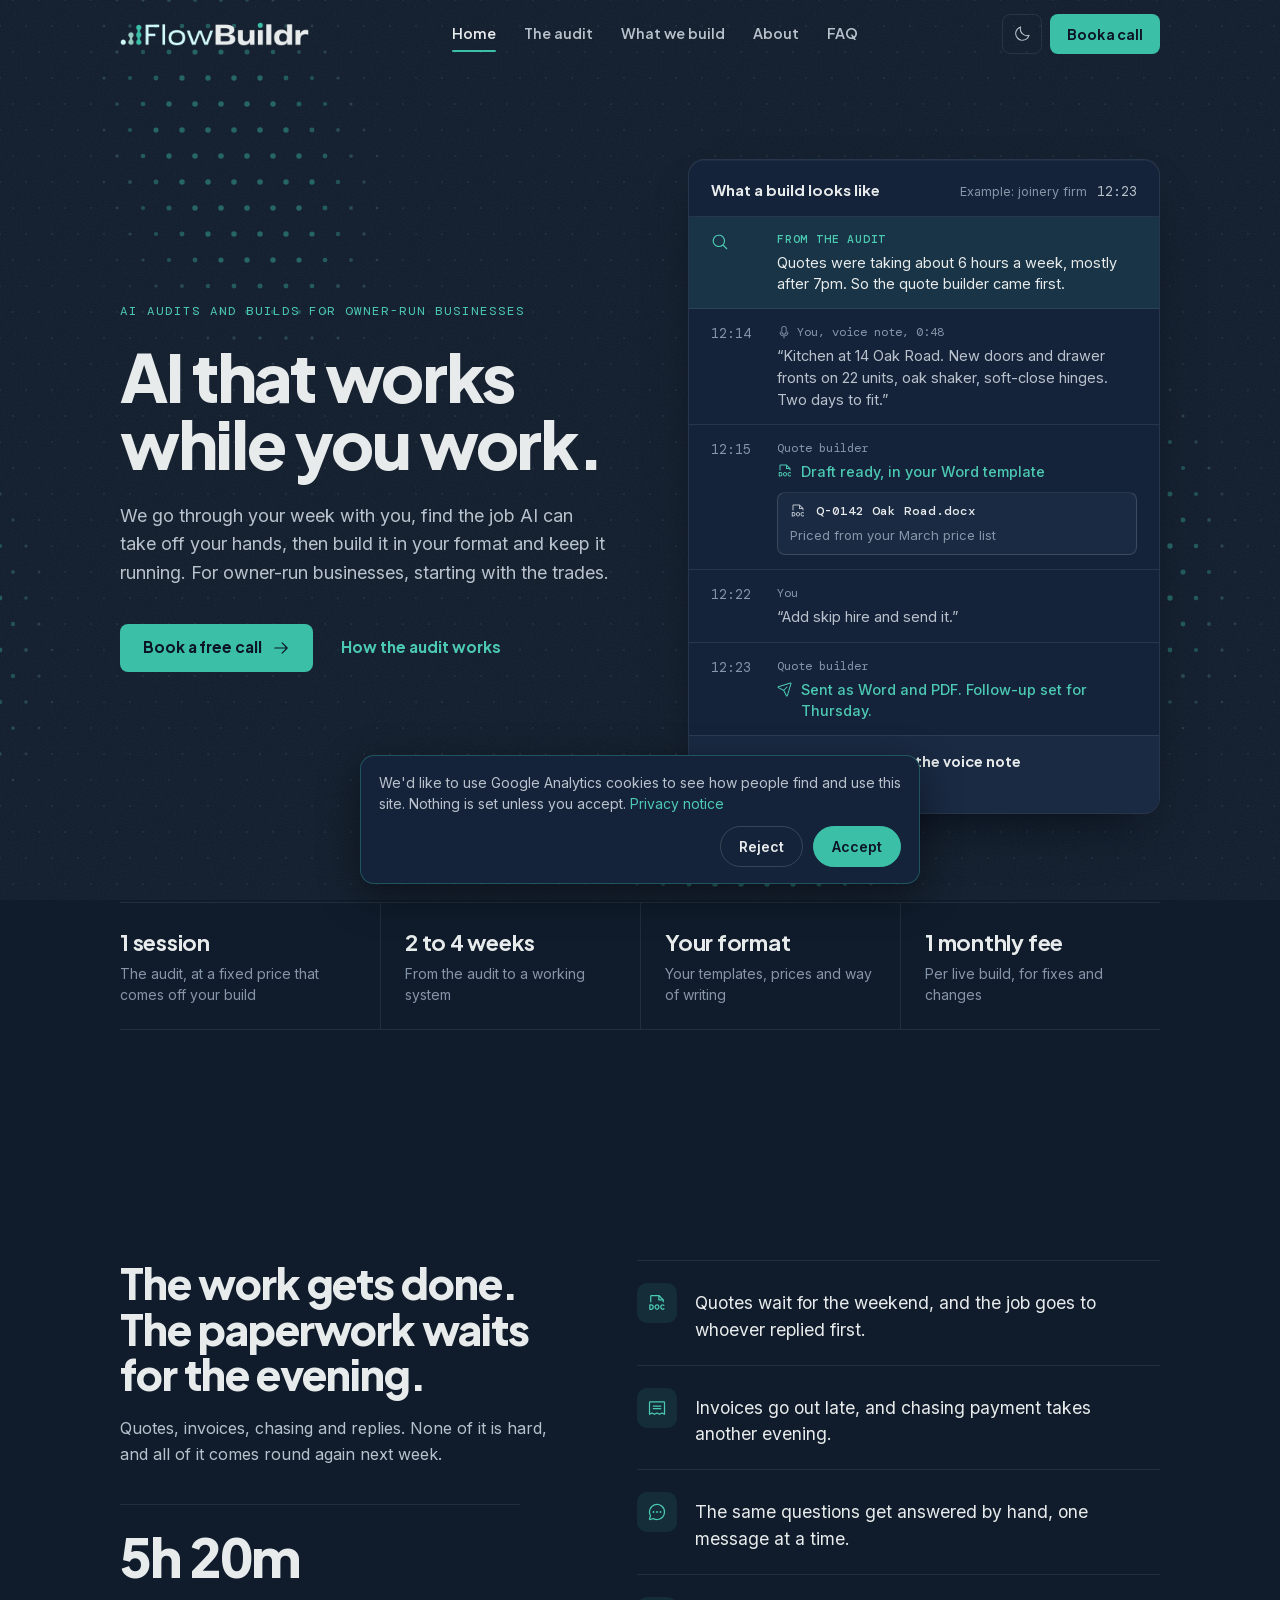
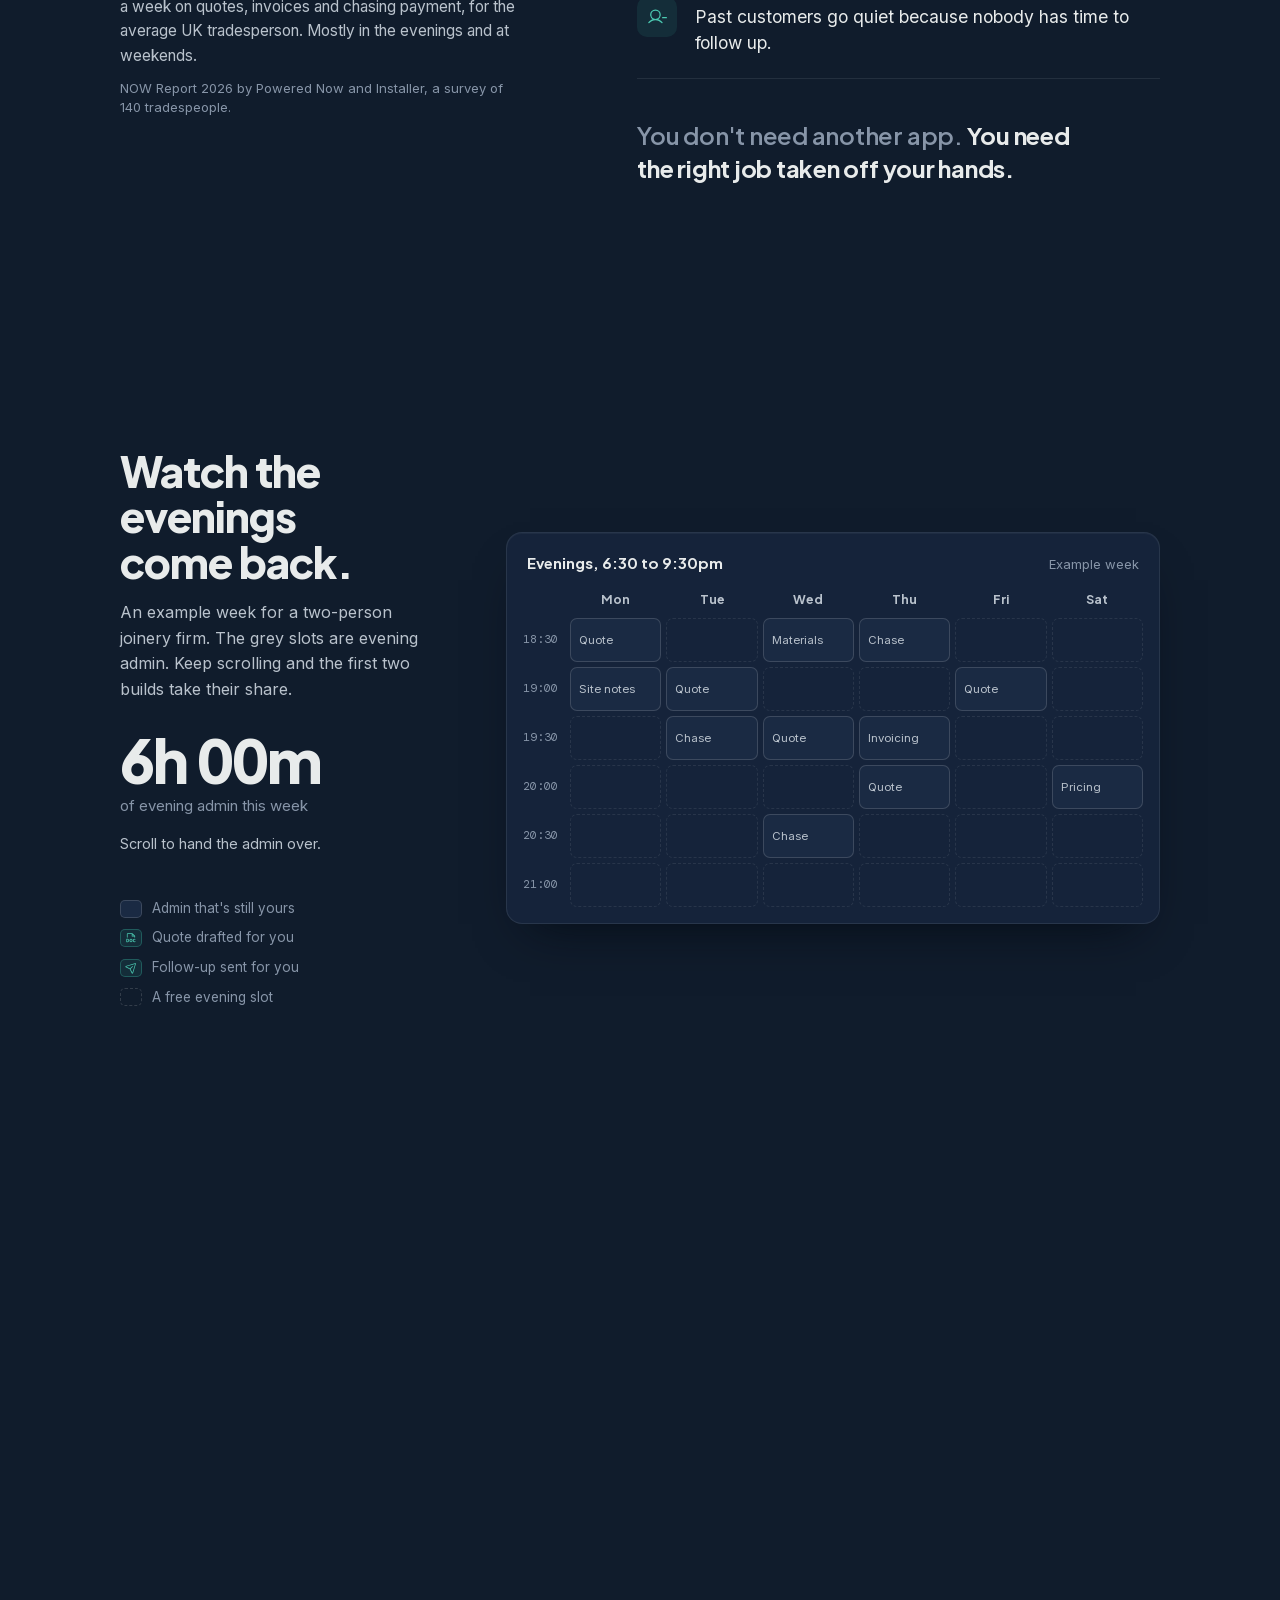
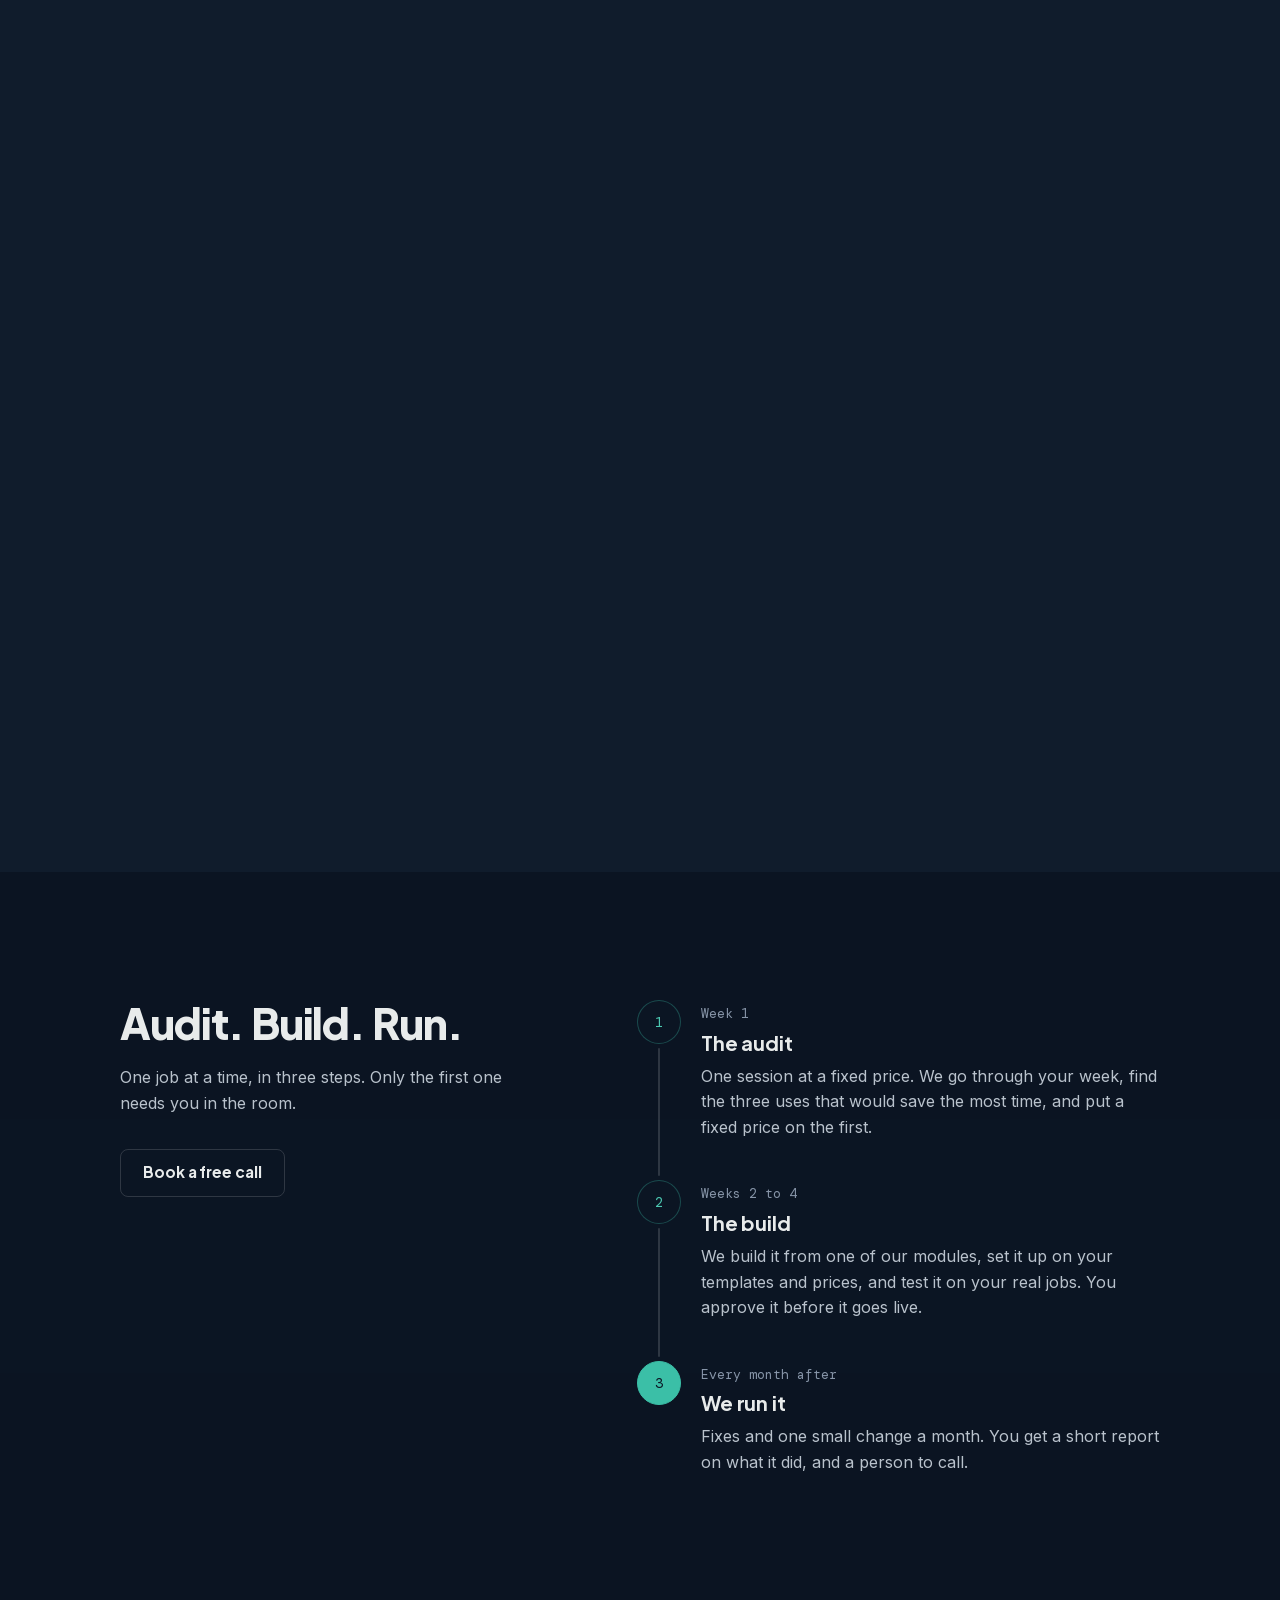
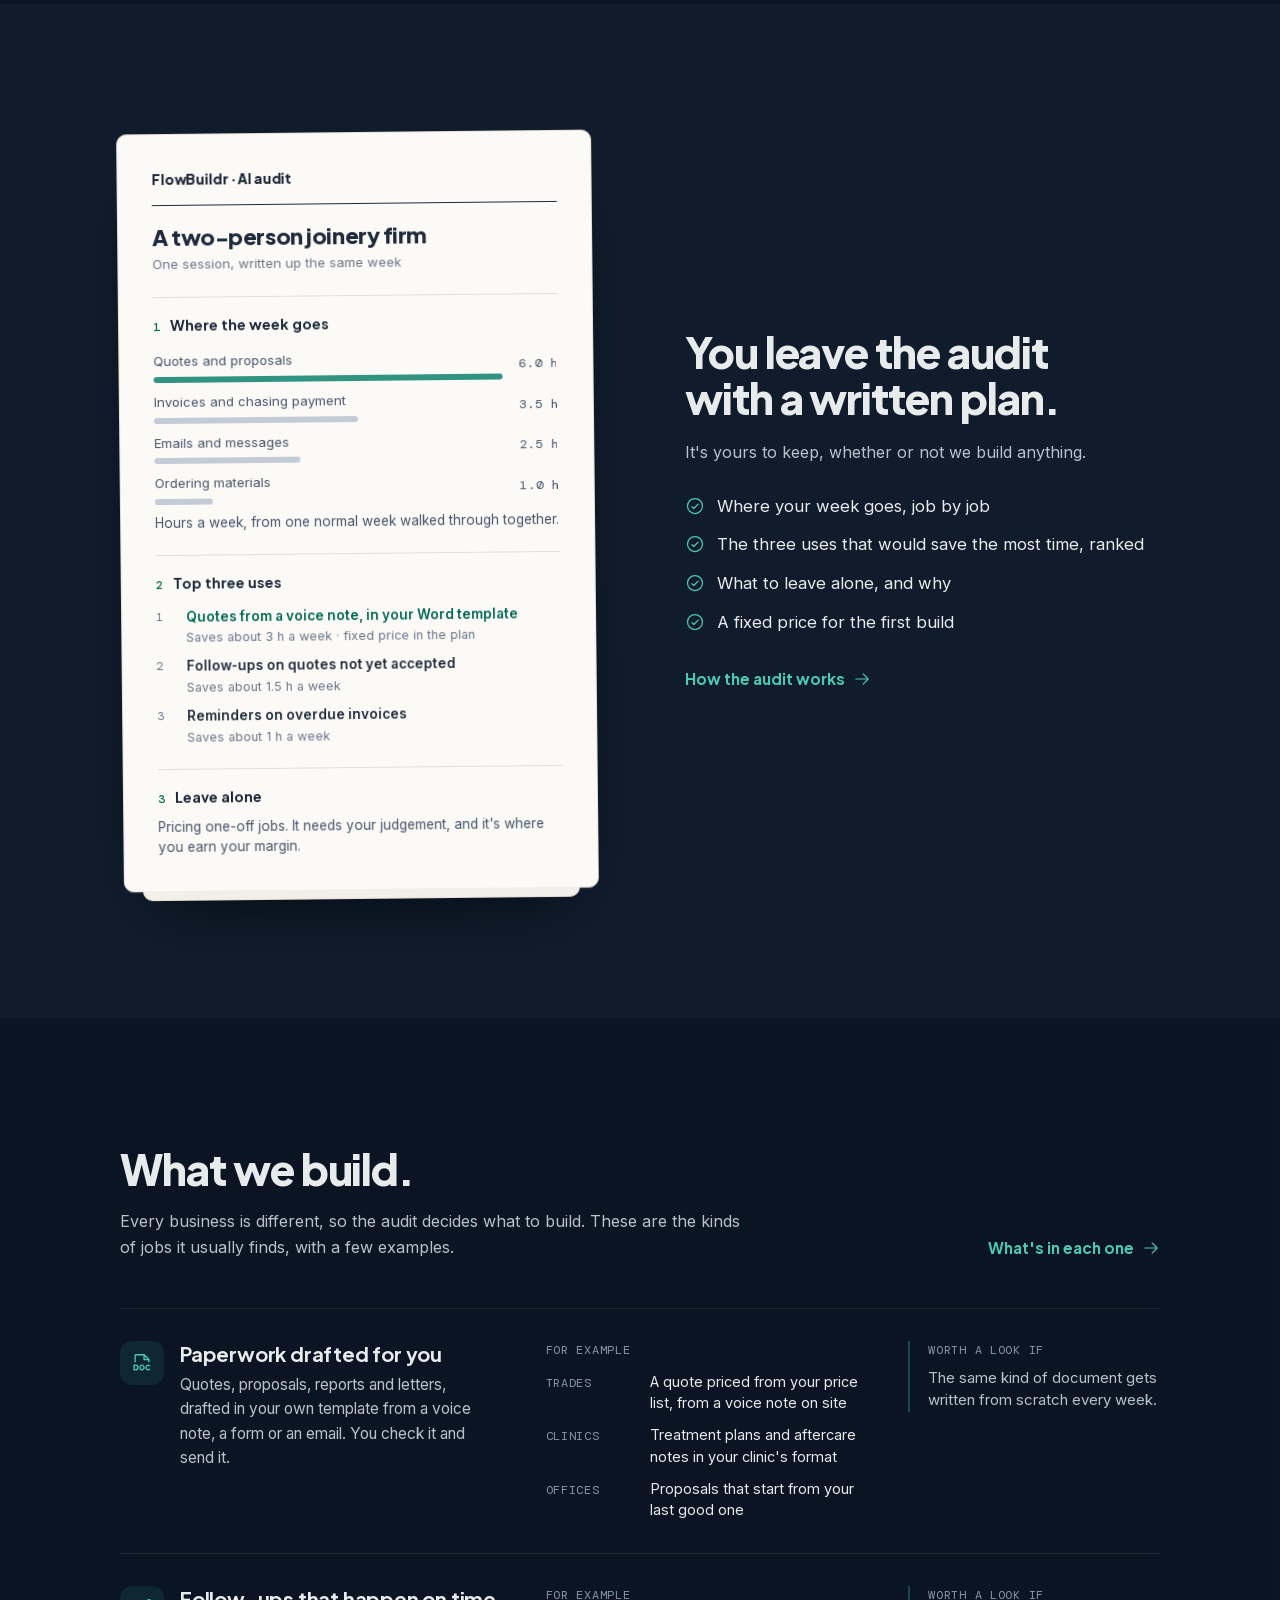
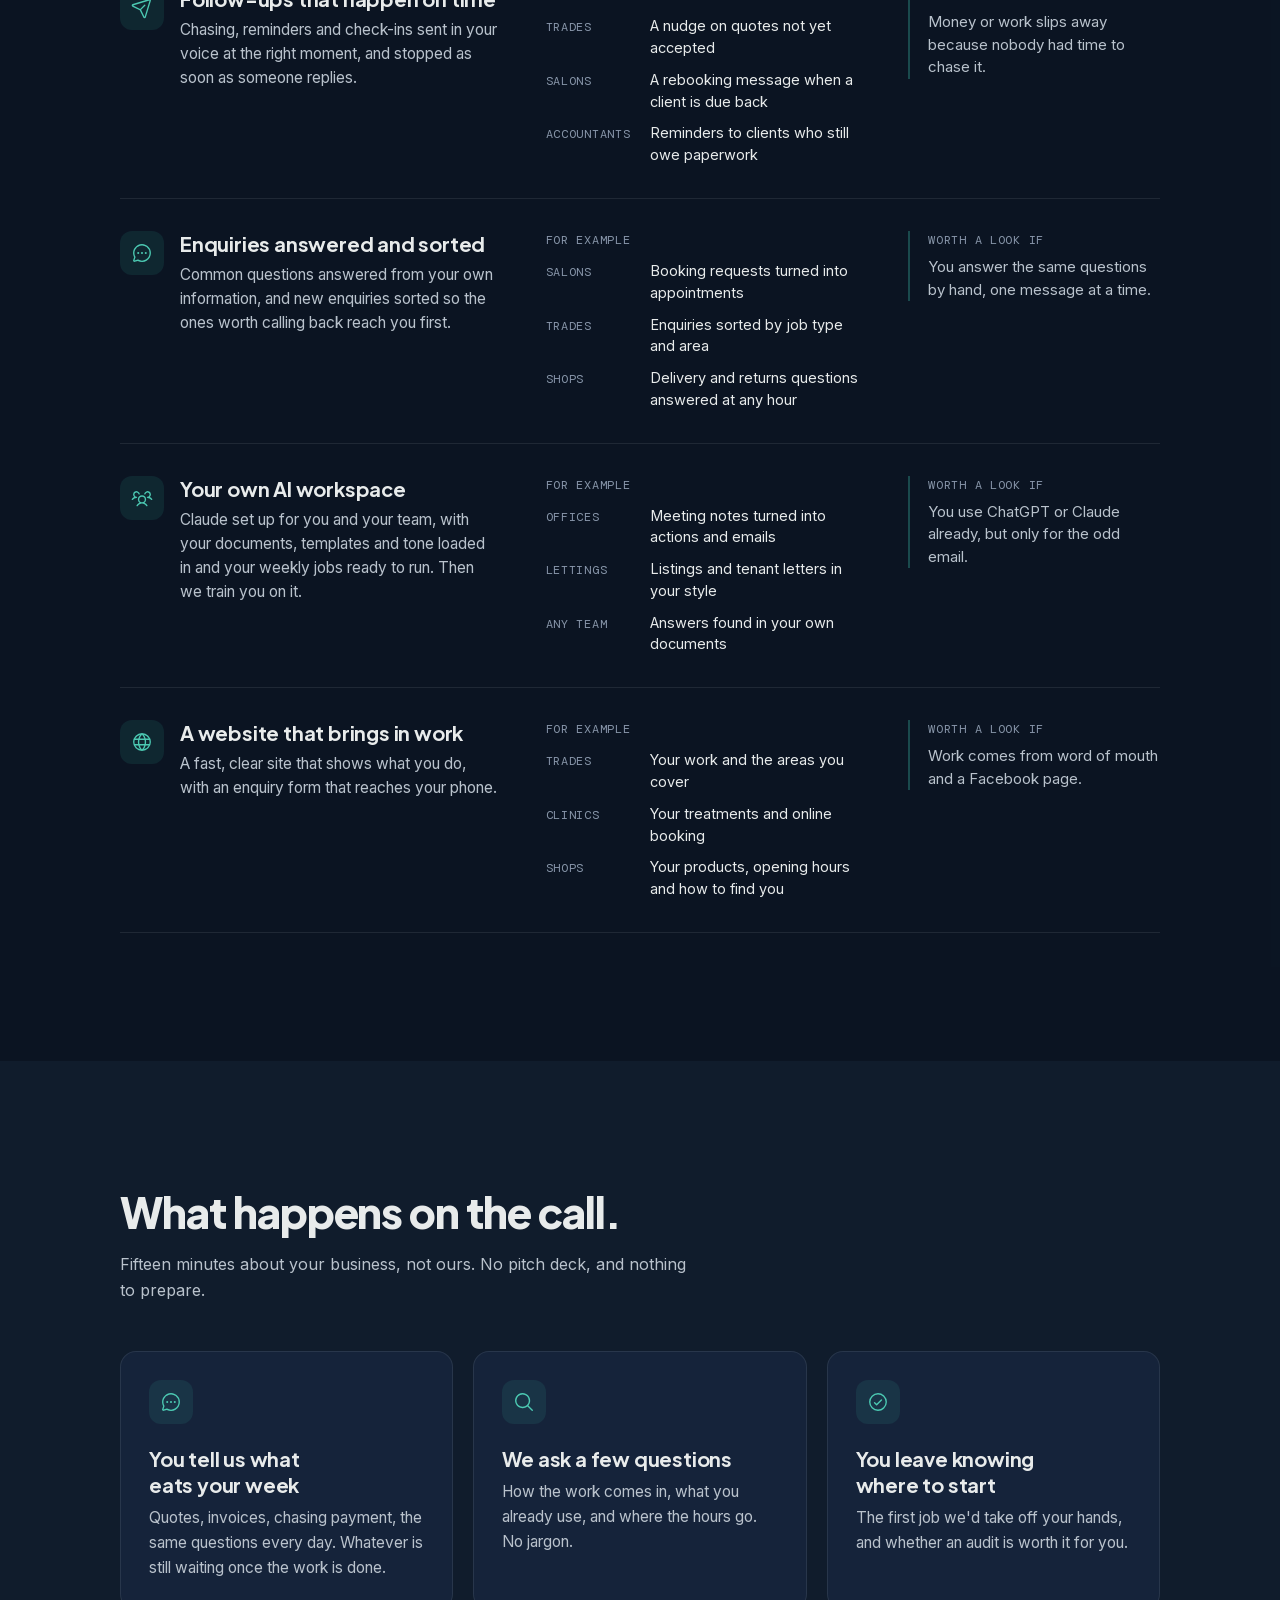
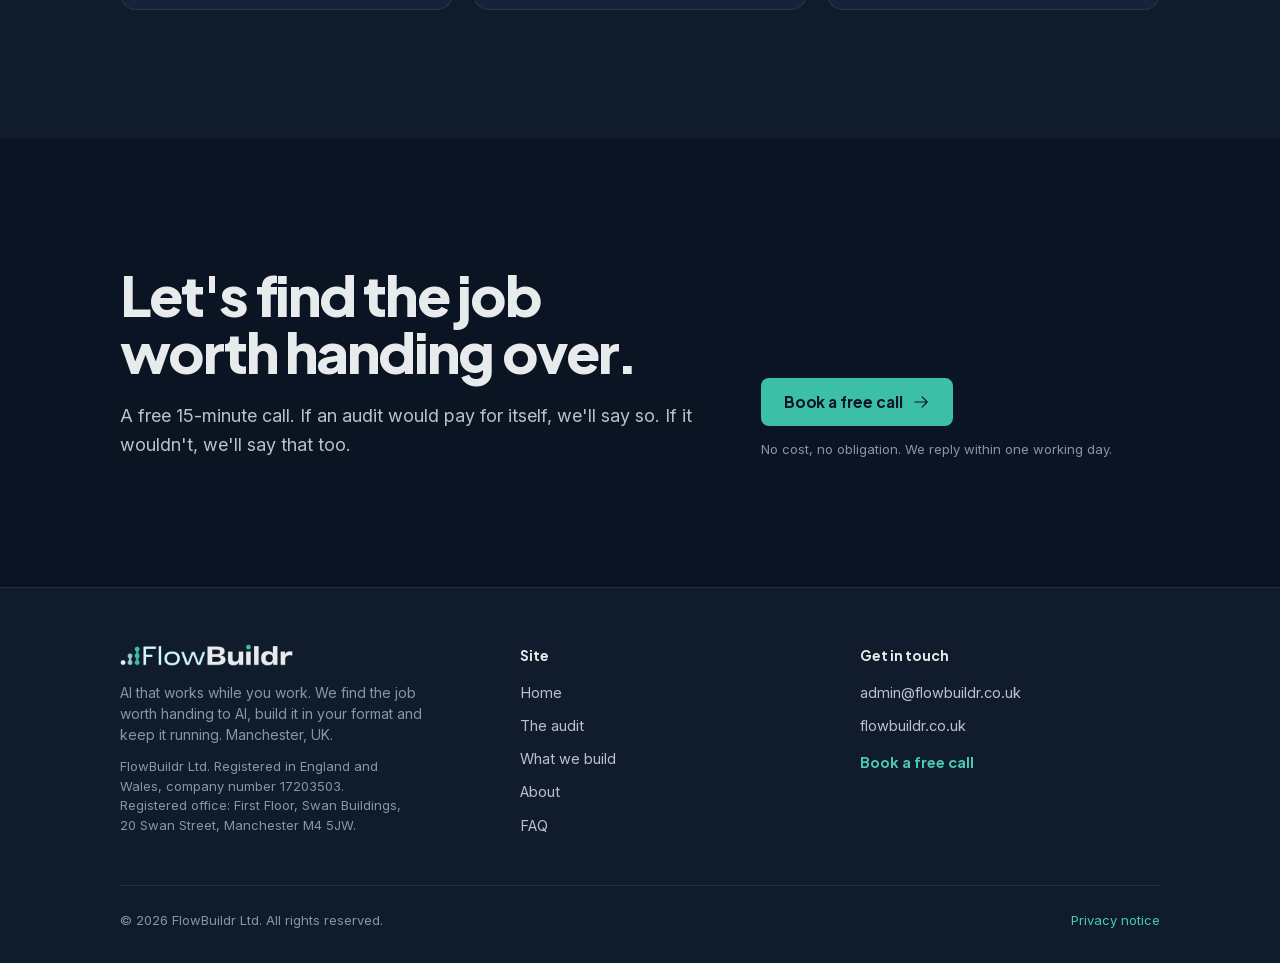
==== commit d3b675fc: "Add GA4 analytics with Consent Mode v2, cookie banner and lead tracking" ====
--- a/index.html
+++ b/index.html
@@ -544,6 +544,24 @@
   .report{transform:none}
   ::view-transition-old(root),::view-transition-new(root){animation:none}
 }
+</style>
+<!-- Google Analytics 4 with Consent Mode v2: everything denied until the visitor accepts -->
+<script>
+window.dataLayer=window.dataLayer||[];function gtag(){dataLayer.push(arguments);}
+gtag('consent','default',{ad_storage:'denied',ad_user_data:'denied',ad_personalization:'denied',analytics_storage:'denied',functionality_storage:'denied',personalization_storage:'denied',security_storage:'granted',wait_for_update:500});
+try{if(localStorage.getItem('fb_consent')==='granted')gtag('consent','update',{analytics_storage:'granted'});}catch(e){}
+</script>
+<script async src="https://www.googletagmanager.com/gtag/js?id=G-GZK0603EW1"></script>
+<script>gtag('js',new Date());gtag('config','G-GZK0603EW1');</script>
+<style>
+.cc{position:fixed;left:16px;right:16px;bottom:16px;z-index:9999;max-width:560px;margin:0 auto;background:var(--panel);color:var(--text);border:1px solid var(--line-accent);border-radius:14px;padding:16px 18px;box-shadow:0 12px 40px rgba(0,0,0,.45);font-size:14px;line-height:1.5}
+.cc p{margin:0 0 12px;color:var(--text-2)}
+.cc a{color:var(--accent-text)}
+.cc-row{display:flex;gap:10px;justify-content:flex-end;flex-wrap:wrap}
+.cc button{font:inherit;font-weight:600;padding:9px 18px;border-radius:999px;cursor:pointer;border:1px solid var(--line-2);background:transparent;color:var(--text)}
+.cc button.cc-yes{background:var(--accent);border-color:var(--accent);color:var(--accent-ink)}
+.cc button.cc-yes:hover{background:var(--accent-hover)}
+.cc button:focus-visible{outline:2px solid var(--accent);outline-offset:2px}
 </style>
 </head>
 <body>
@@ -1423,7 +1441,7 @@
   /* Book-a-call dialog */
   var dlg=document.getElementById('book'),form=document.getElementById('book-form'),wrapF=document.getElementById('book-form-wrap'),sent=document.getElementById('book-sent');
   document.addEventListener('click',function(e){
-    if(e.target.closest('[data-book]')){closeMenu();wrapF.hidden=false;sent.hidden=true;if(dlg.showModal)dlg.showModal();else dlg.setAttribute('open','');setTimeout(function(){document.getElementById('b-first').focus();},30);}
+    if(e.target.closest('[data-book]')){if(window.gtag)gtag('event','book_call_opened');closeMenu();wrapF.hidden=false;sent.hidden=true;if(dlg.showModal)dlg.showModal();else dlg.setAttribute('open','');setTimeout(function(){document.getElementById('b-first').focus();},30);}
     if(e.target.closest('[data-close]'))dlg.close();
   });
   dlg.addEventListener('click',function(e){if(e.target===dlg)dlg.close();});
@@ -1442,12 +1460,31 @@
       first_name:f.first.value.trim(),last_name:f.last.value.trim(),email:f.email.value.trim(),
       phone:f.phone.value.trim(),business_name:f.business.value.trim(),message:f.week.value.trim(),
       source:'Website: book a call'
-    })}).catch(function(err){console.error('Booking request failed',err);});
+    })}).then(function(r){if(r.ok&&window.gtag)gtag('event','generate_lead',{form_id:'book-form'});}).catch(function(err){console.error('Booking request failed',err);});
     wrapF.hidden=true;sent.hidden=false;form.reset();
   });
   form.addEventListener('input',function(e){if(e.target.getAttribute('aria-invalid')==='true')check(e.target);});
 })();
 </script>
 
+<!-- Cookie consent (UK PECR): analytics cookies only after Accept -->
+<div class="cc" id="cookie-consent" role="region" aria-label="Cookie consent" hidden>
+  <p>We'd like to use Google Analytics cookies to see how people find and use this site. Nothing is set unless you accept. <a href="#privacy" data-go="privacy">Privacy notice</a></p>
+  <div class="cc-row"><button type="button" class="cc-no" data-consent="denied">Reject</button><button type="button" class="cc-yes" data-consent="granted">Accept</button></div>
+</div>
+<script>
+(function(){
+  var cc=document.getElementById('cookie-consent'),saved=null;
+  try{saved=localStorage.getItem('fb_consent');}catch(e){}
+  if(saved!=='granted'&&saved!=='denied')cc.hidden=false;
+  cc.addEventListener('click',function(e){
+    var b=e.target.closest('[data-consent]');if(!b)return;
+    var v=b.getAttribute('data-consent');
+    try{localStorage.setItem('fb_consent',v);}catch(err){}
+    if(v==='granted')gtag('consent','update',{analytics_storage:'granted'});
+    cc.hidden=true;
+  });
+})();
+</script>
 </body>
 </html>
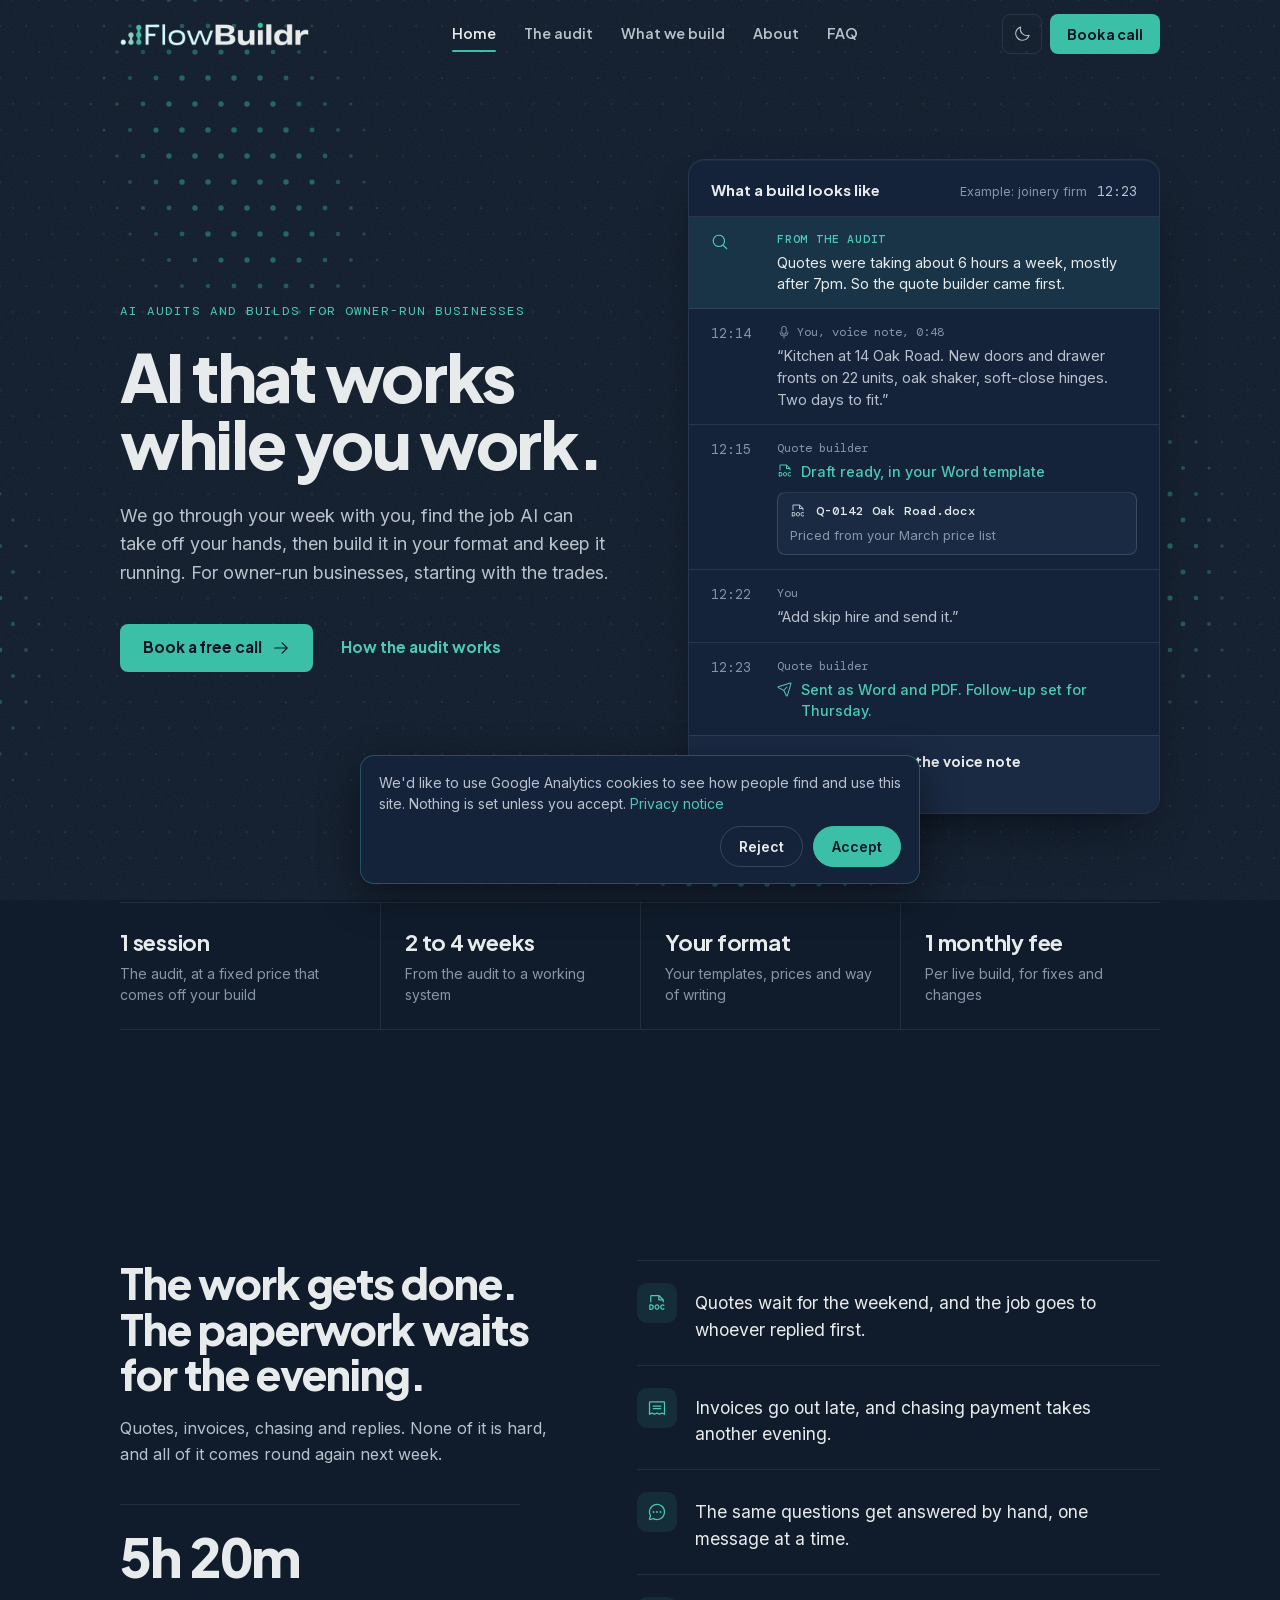
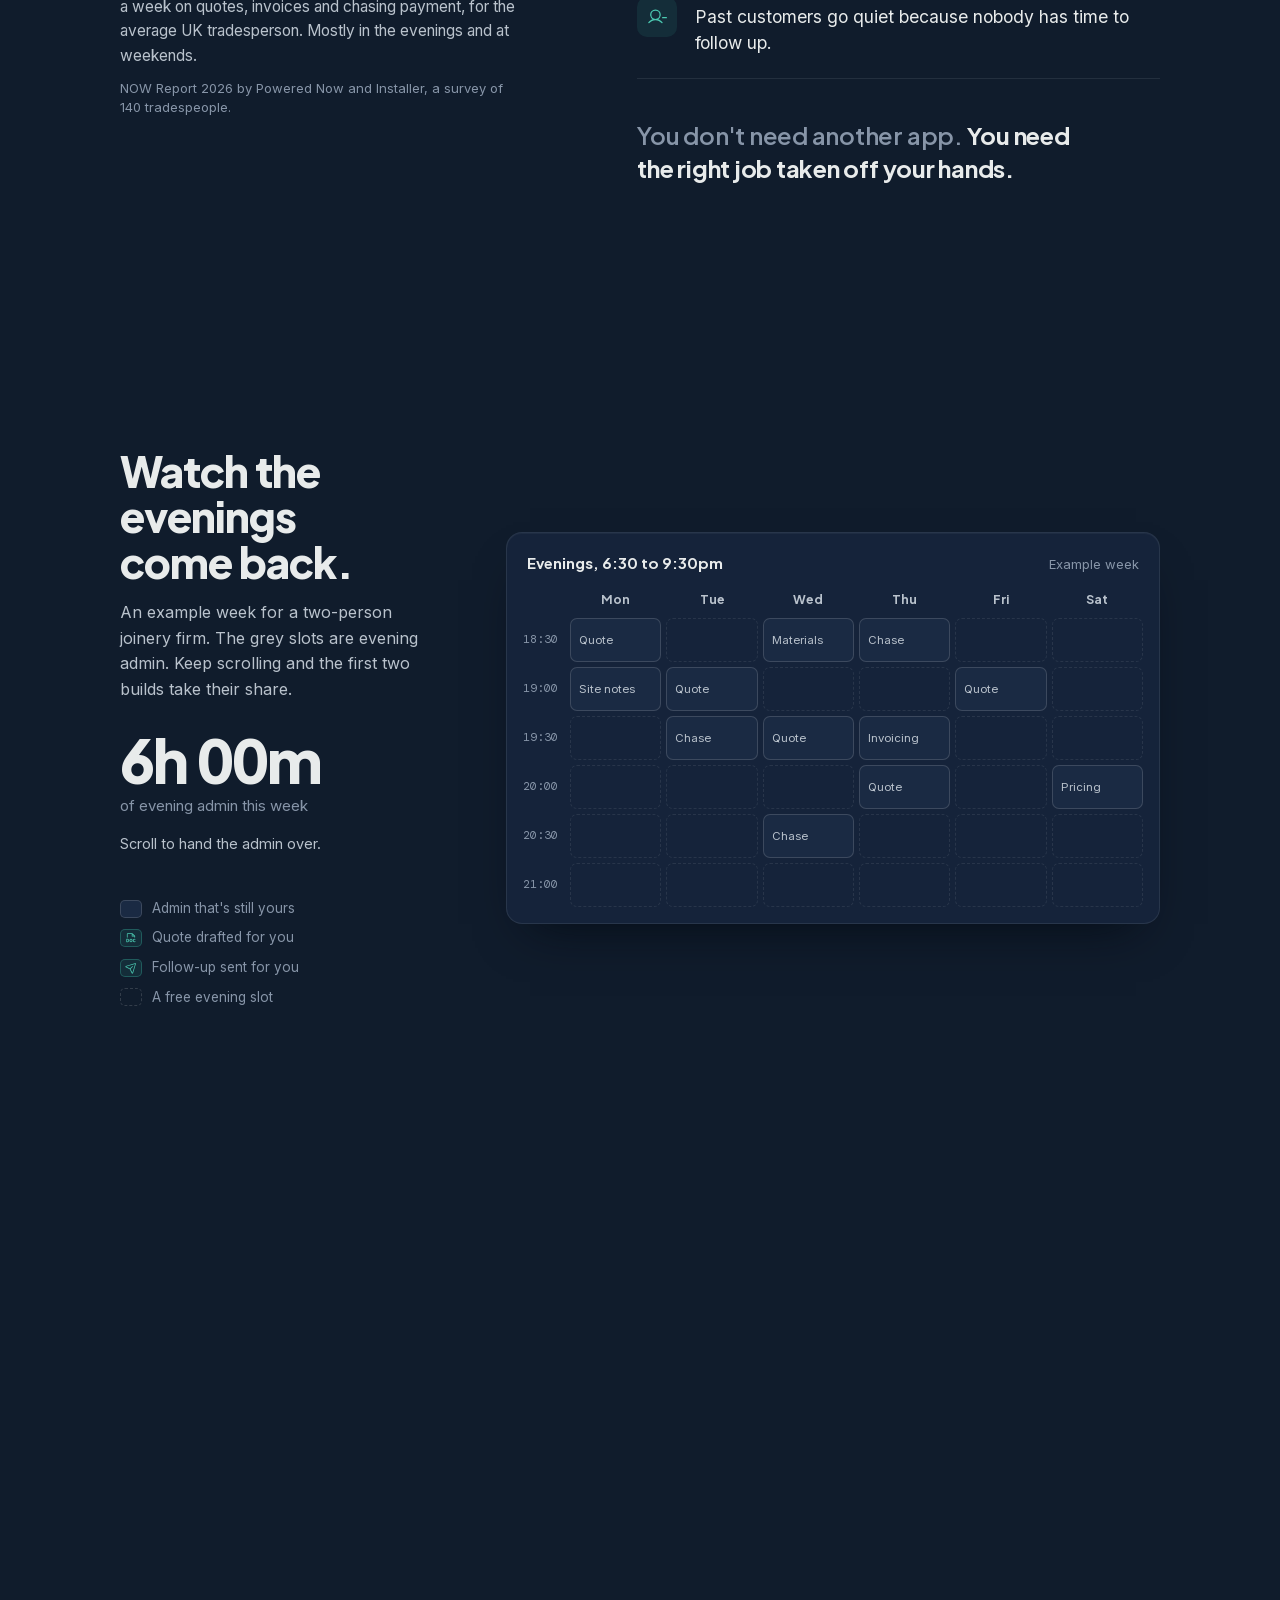
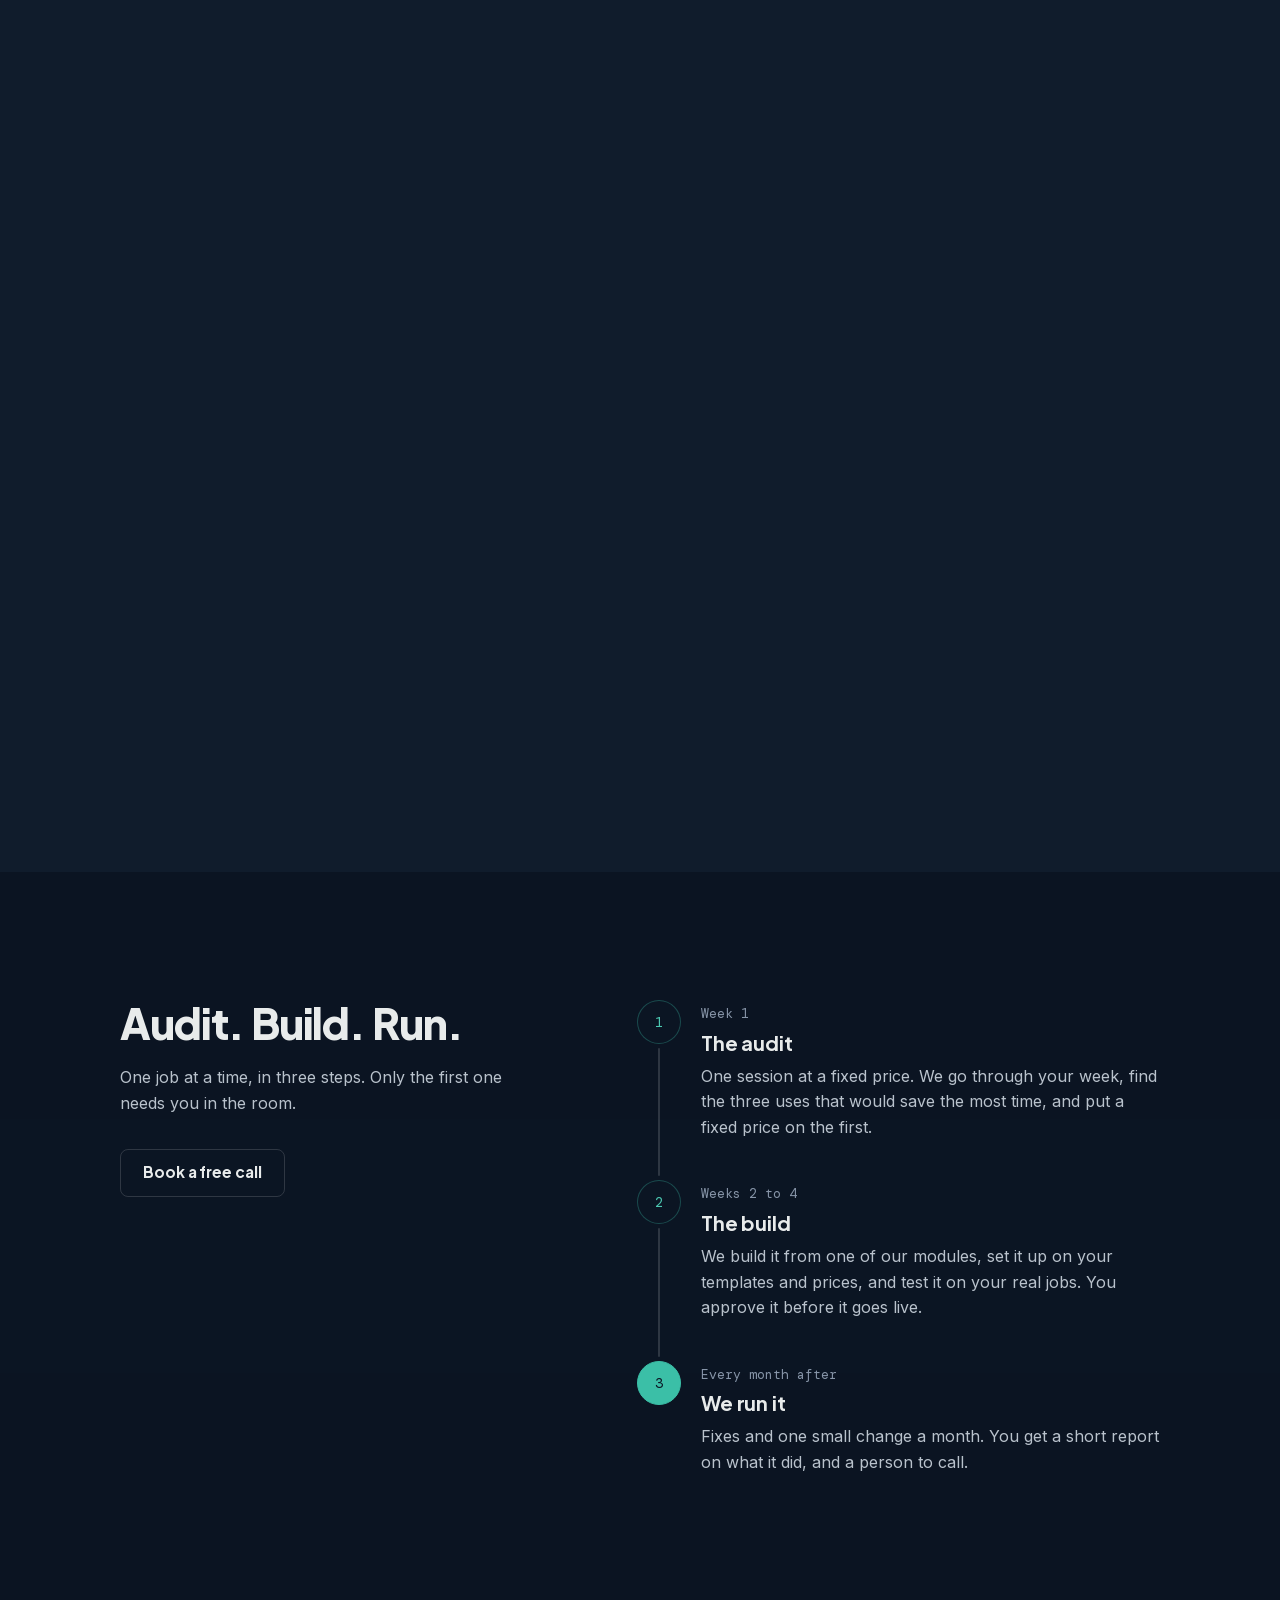
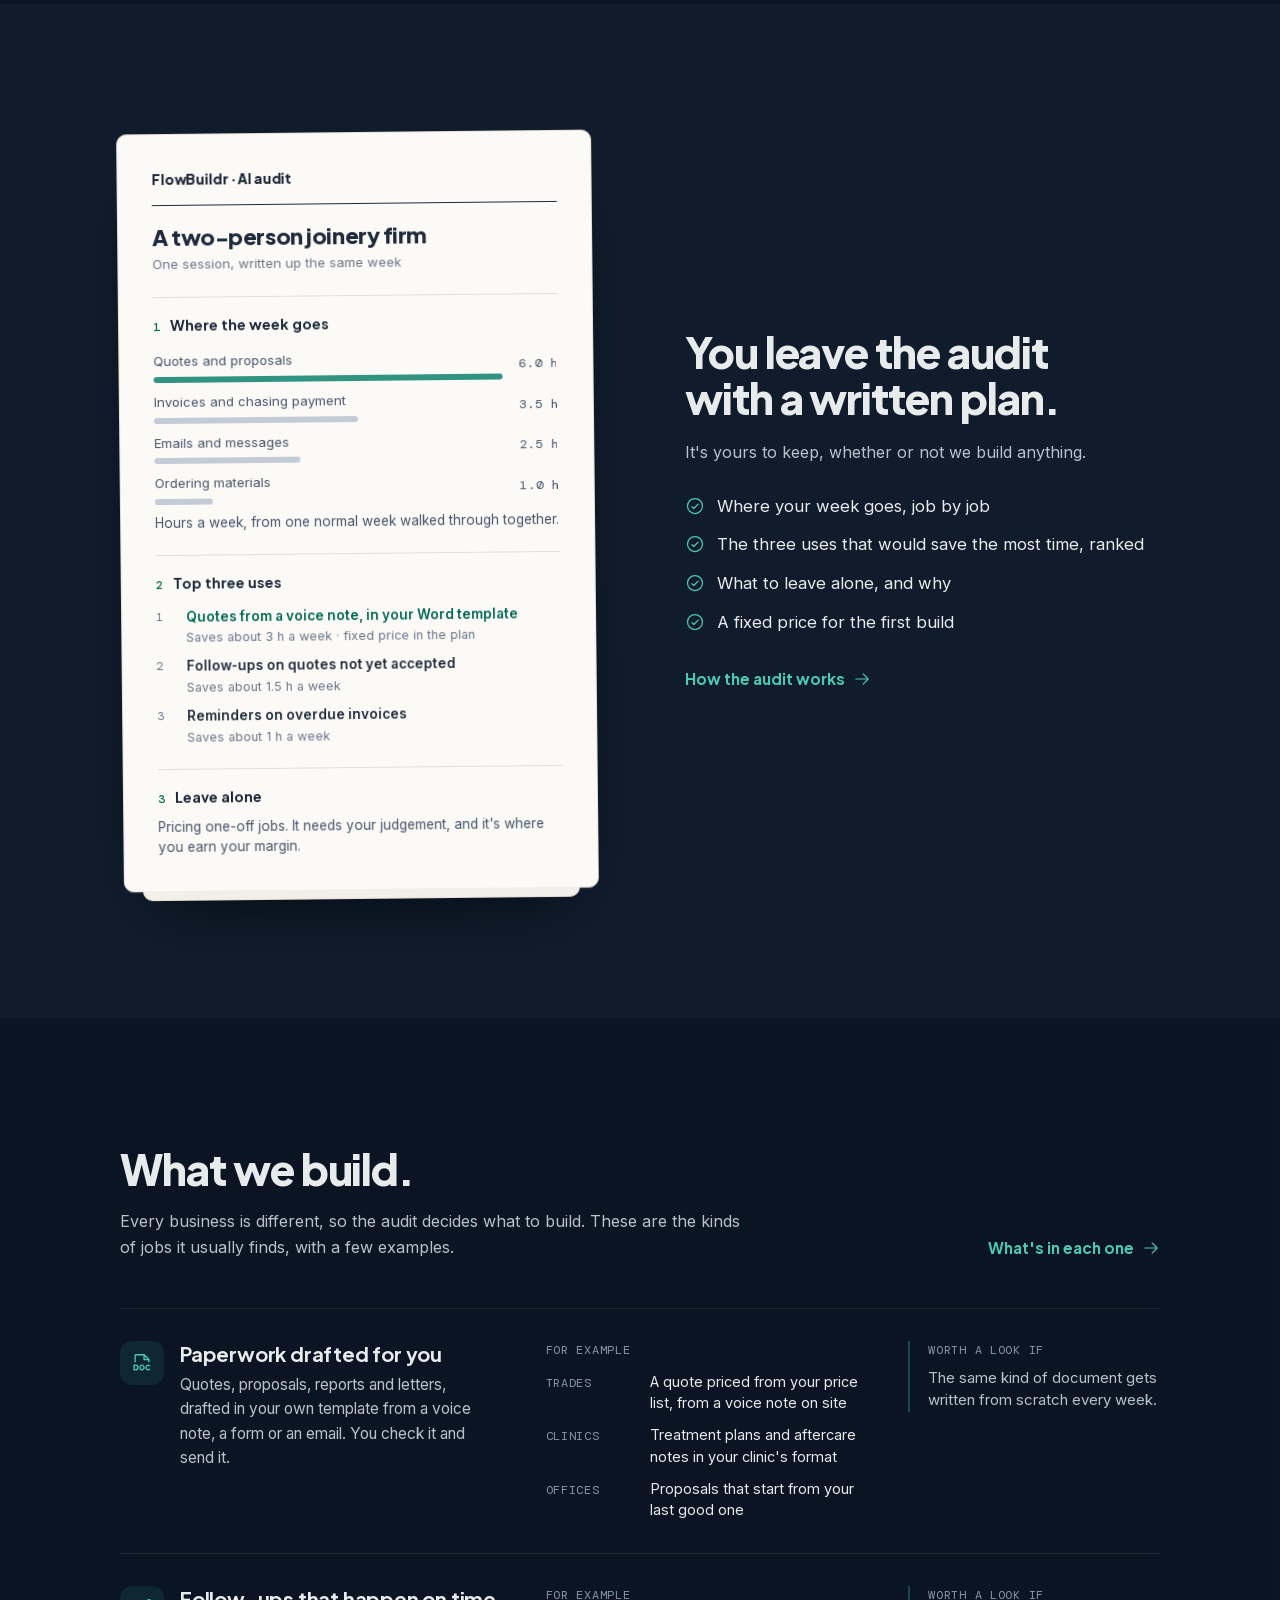
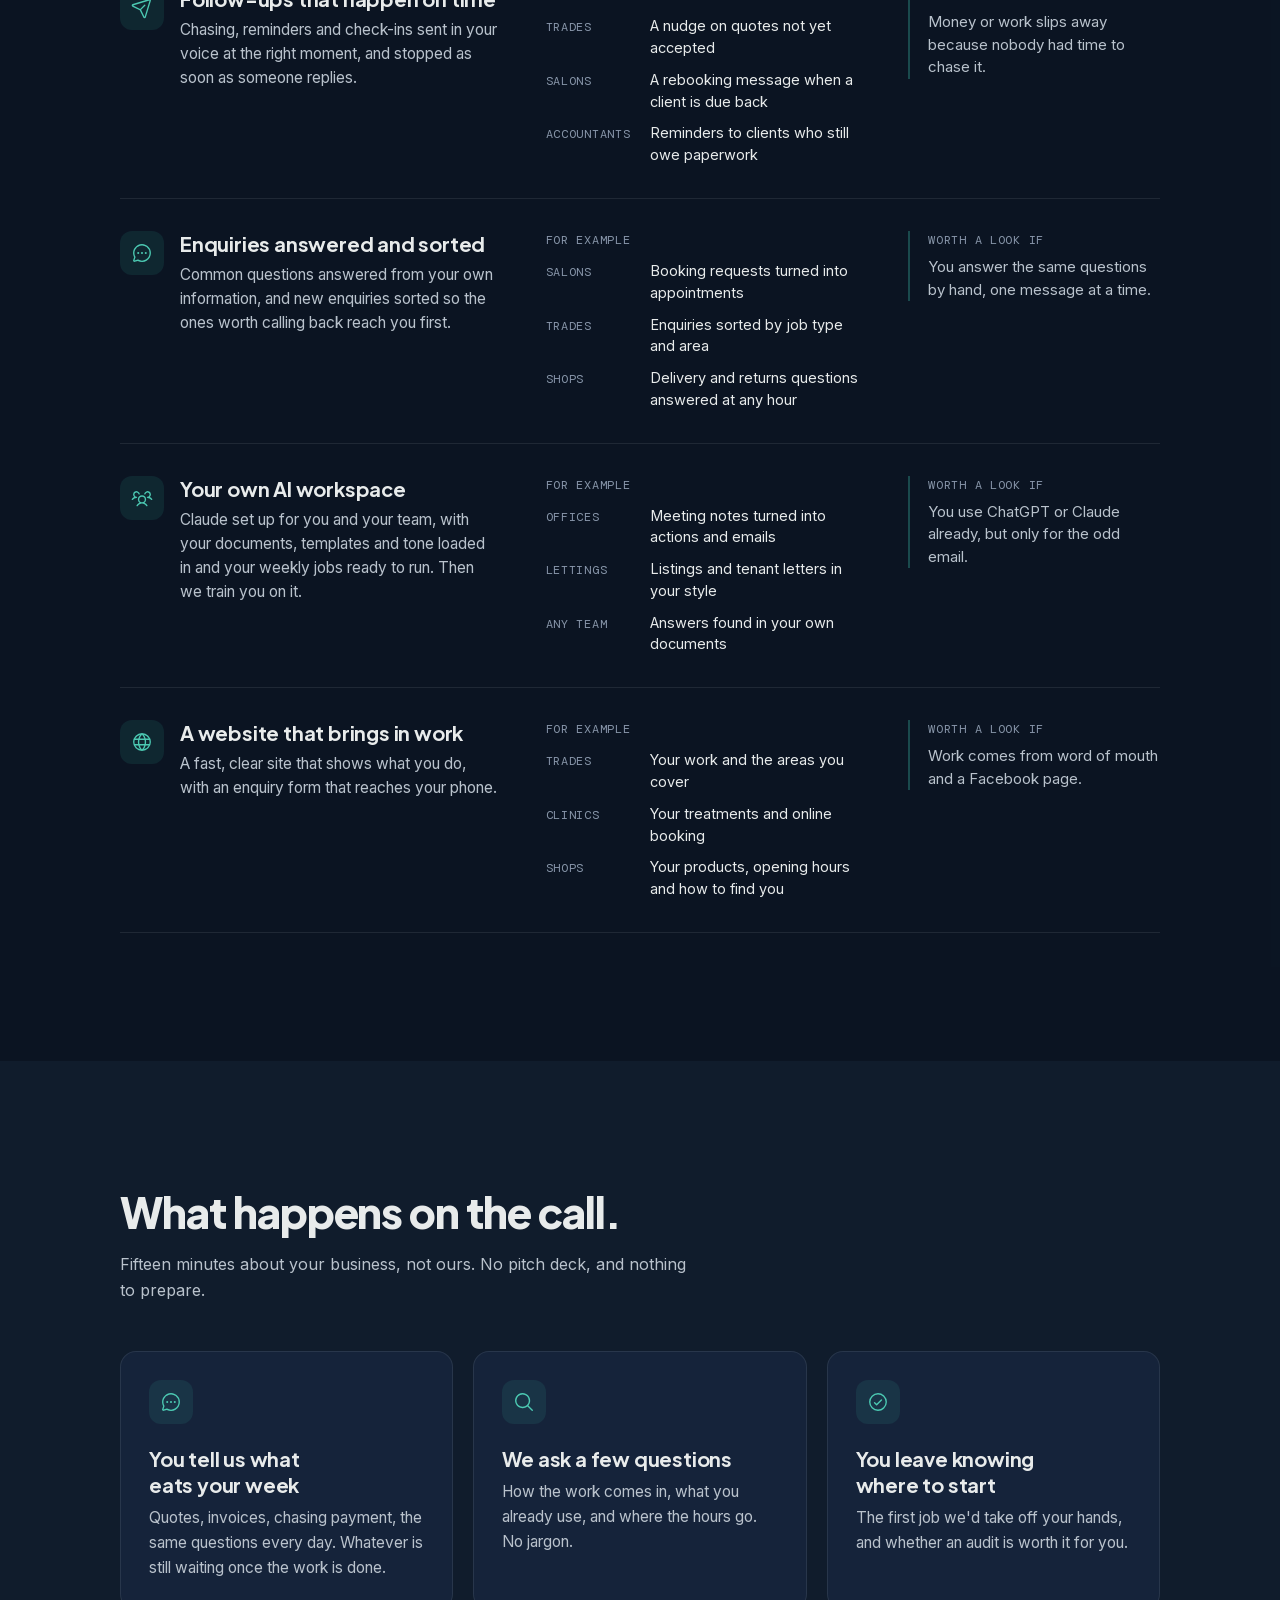
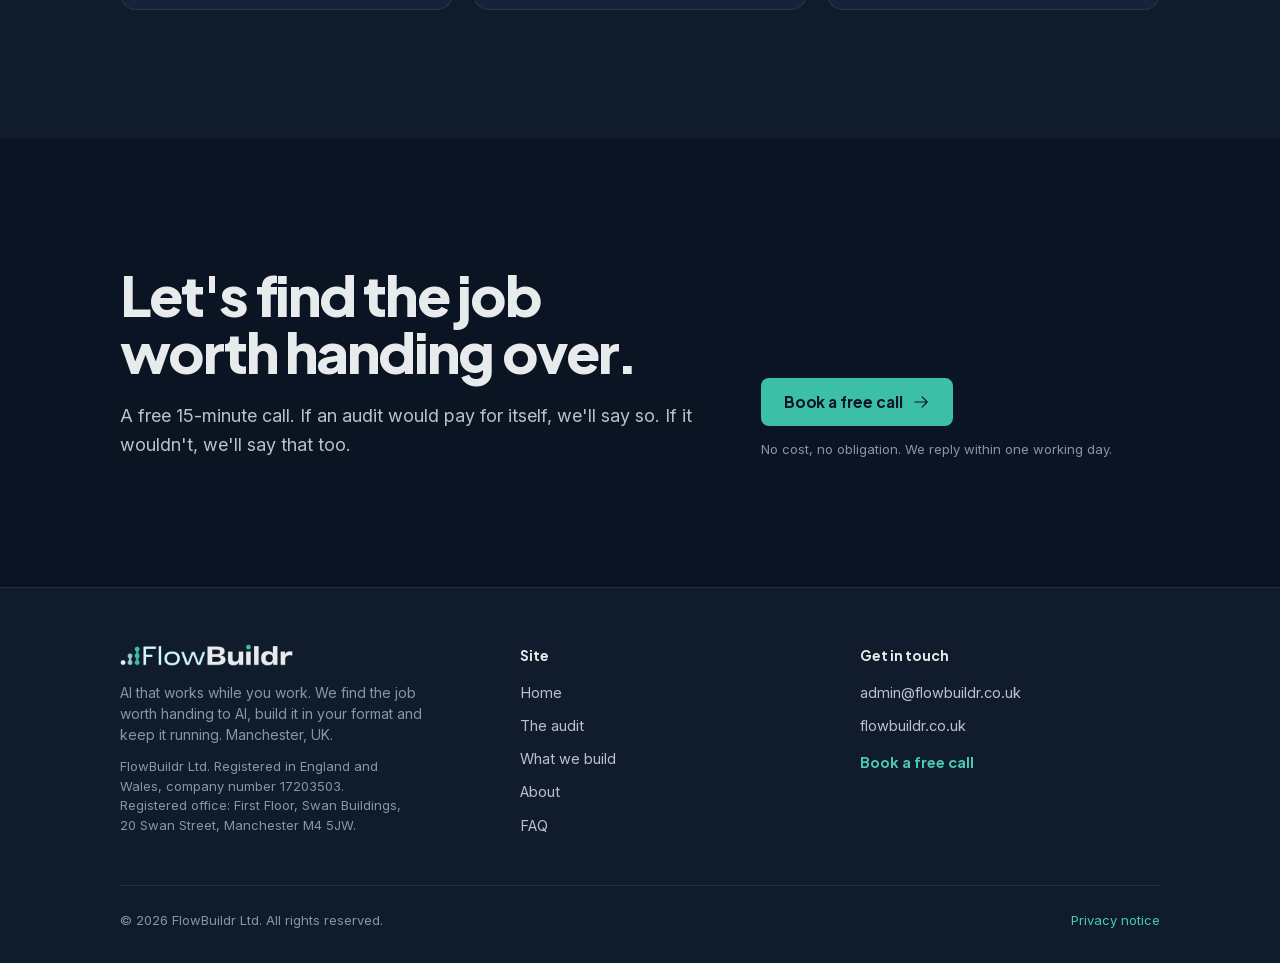
==== commit 73b2b8bf: "Privacy notice: add GA4 analytics cookies section and change-choice control" ====
--- a/index.html
+++ b/index.html
@@ -1076,7 +1076,7 @@
     <div class="wrap">
       <span class="eyebrow">Privacy</span>
       <h1 class="h1" style="max-width:18ch">How we look after your details.</h1>
-      <p class="lede">What we collect, why, who else sees it, and what you can ask us to do with it. Last updated 13 October 2026.</p>
+      <p class="lede">What we collect, why, who else sees it, and what you can ask us to do with it. Last updated 14 October 2026.</p>
     </div>
   </section>
 
@@ -1102,8 +1102,11 @@
       <h2 class="h2">How long we keep it.</h2>
       <p>Enquiries that go no further: up to 12 months after we last spoke, then deleted. Client records: six years after the work ends, as the law requires for our accounts. A request not to be contacted: for as long as we need it to honour it.</p>
 
-      <h2 class="h2">Cookies.</h2>
-      <p>This site sets no cookies and uses no analytics or tracking. Our web host may keep standard server logs, such as IP addresses, for security.</p>
+      <h2 class="h2">Cookies and analytics.</h2>
+      <p>With your permission, we use Google Analytics 4 to see how people find and use this site: which pages they visit, where they came from, roughly how long they stay, and whether they book a call. It is provided by Google Ireland Limited, with Google LLC in the United States as its parent and sub-processor. Our lawful basis is your consent.</p>
+      <p>Nothing loads until you click Accept on the cookie banner. Rejecting, or ignoring the banner, means no analytics cookies are set. If you accept, Google sets two cookies: <code>_ga</code>, which tells visitors apart, and <code>_ga_GZK0603EW1</code>, which keeps track of your visit. Under Google&rsquo;s defaults both last up to two years. Google Analytics data is kept for up to 14 months.</p>
+      <p>We store your Accept or Reject choice in your browser&rsquo;s local storage so we don&rsquo;t keep asking. This is not sent to us. You can change your mind at any time: <button type="button" class="link-btn" data-cookie-reset style="background:none;border:0;padding:0;font:inherit;color:var(--accent-text);text-decoration:underline;cursor:pointer">change your cookie choice</button>, or clear this site&rsquo;s data in your browser, which removes both the choice and the cookies.</p>
+      <p>Google may process analytics data in the United States. Those transfers are covered by the UK Extension to the EU&ndash;US Data Privacy Framework and Google&rsquo;s standard contractual clauses. Our web host may also keep standard server logs, such as IP addresses, for security.</p>
 
       <h2 class="h2">Your rights.</h2>
       <p>You can ask us for a copy of your data, to correct it, to delete it, to stop or limit how we use it, or to send it somewhere else. You can object to direct marketing at any time, and we will stop. Email <a href="mailto:admin@flowbuildr.co.uk">admin@flowbuildr.co.uk</a> and we&rsquo;ll reply within one month.</p>
@@ -1484,6 +1487,12 @@
     if(v==='granted')gtag('consent','update',{analytics_storage:'granted'});
     cc.hidden=true;
   });
+  document.addEventListener('click',function(e){
+    if(!e.target.closest('[data-cookie-reset]'))return;
+    try{localStorage.removeItem('fb_consent');}catch(err){}
+    gtag('consent','update',{analytics_storage:'denied'});
+    cc.hidden=false;cc.querySelector('.cc-no').focus();
+  });
 })();
 </script>
 </body>
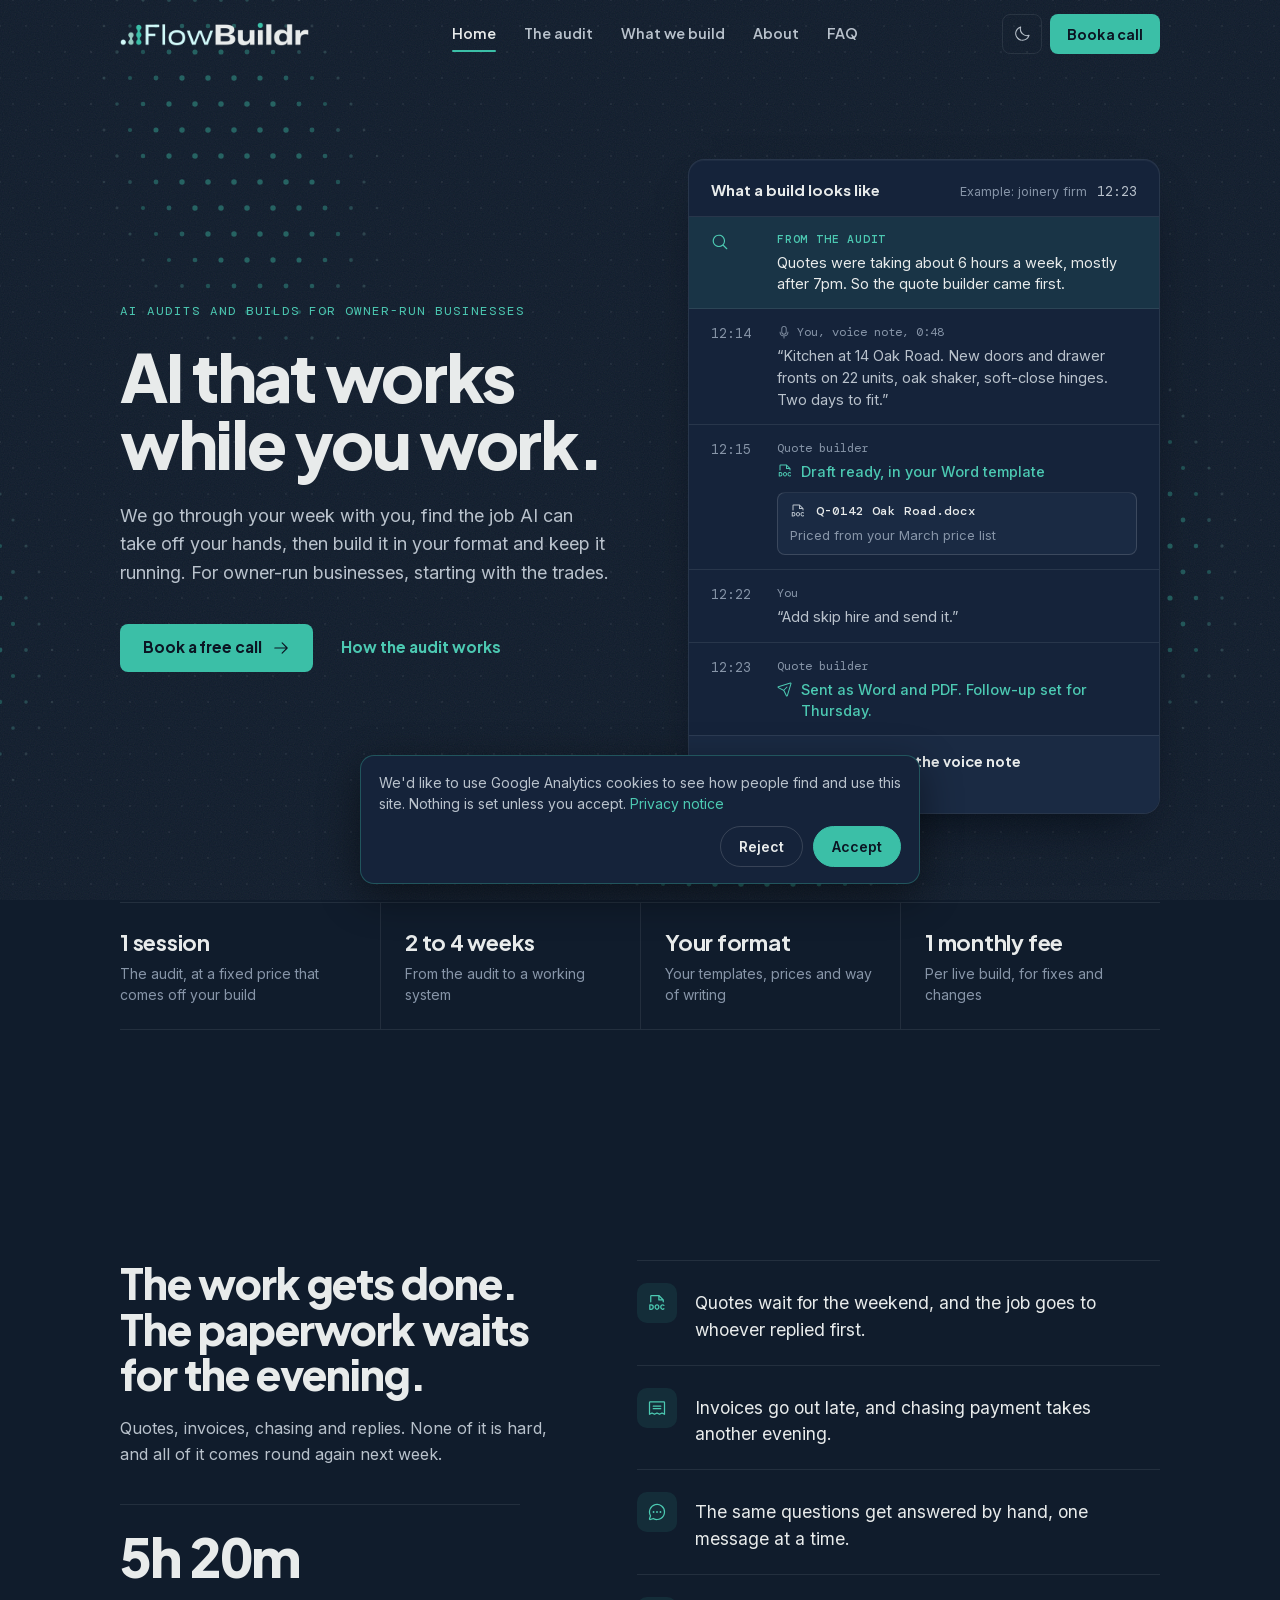
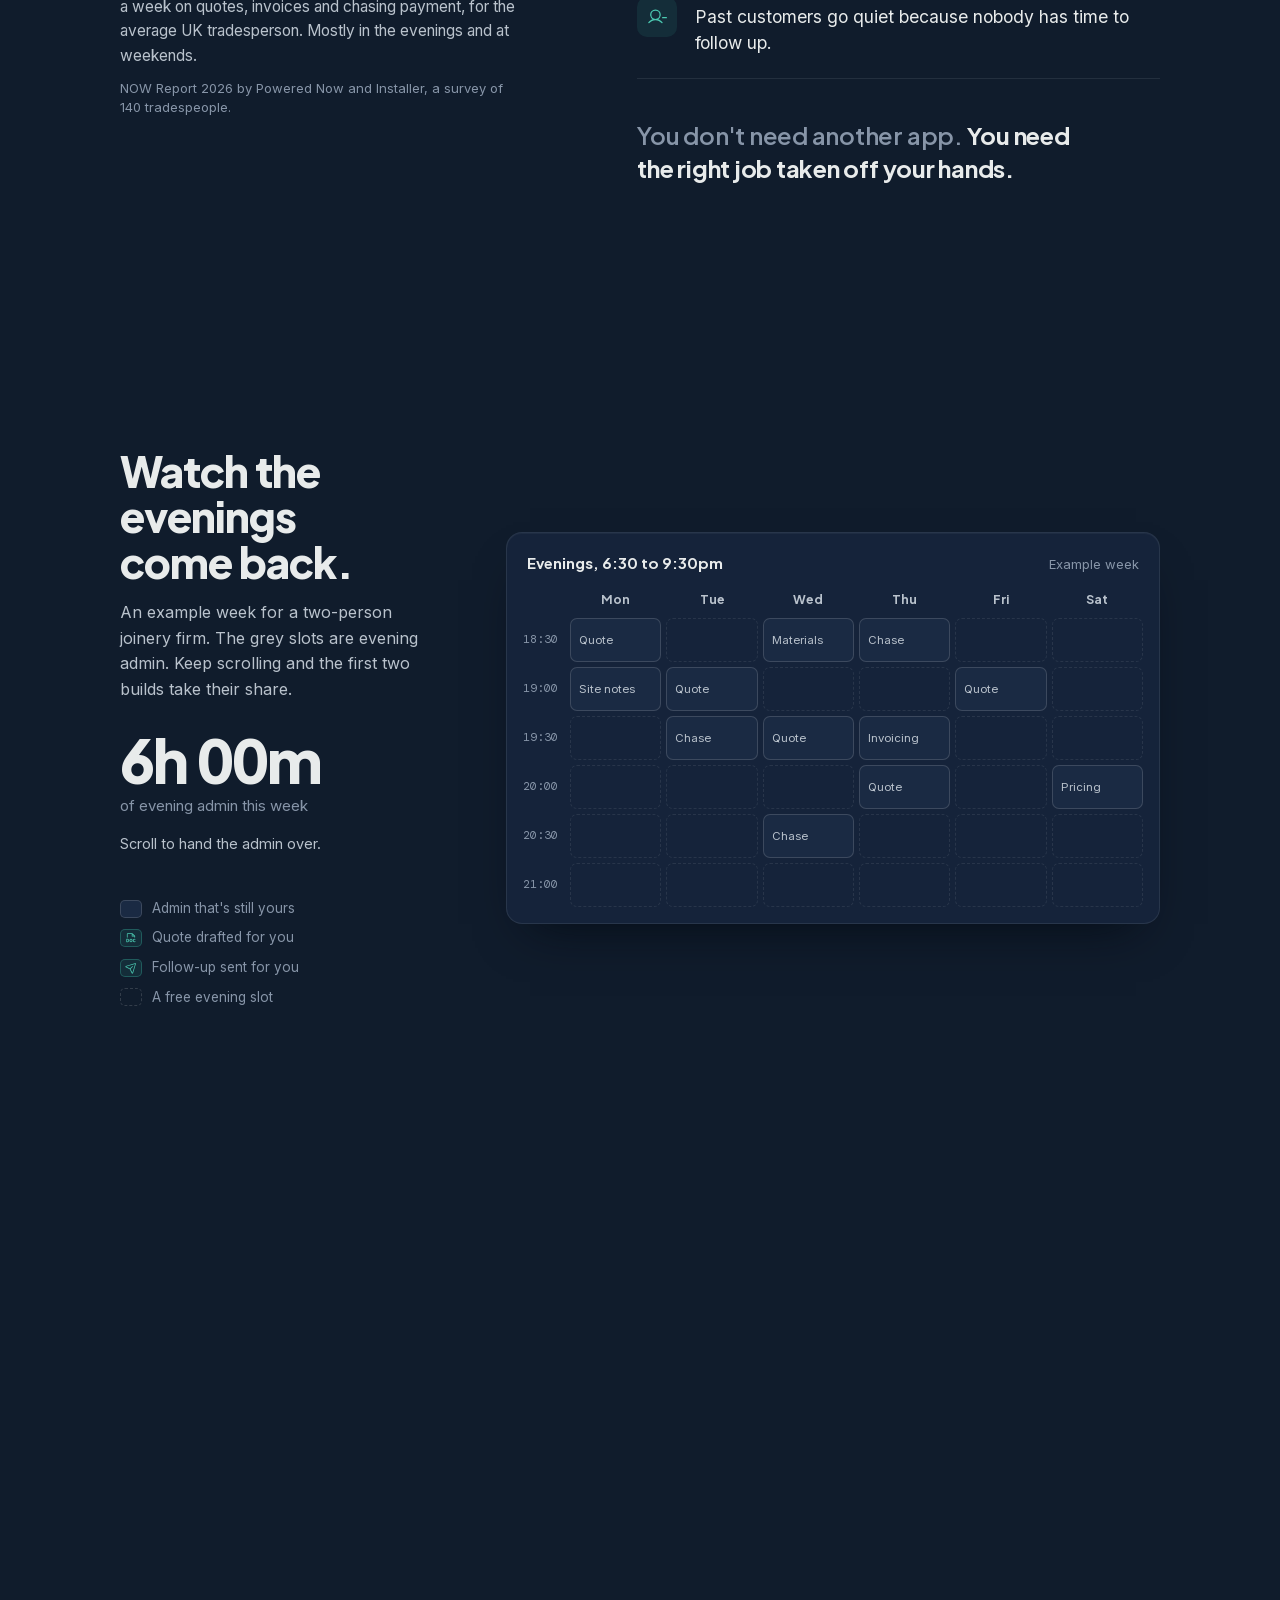
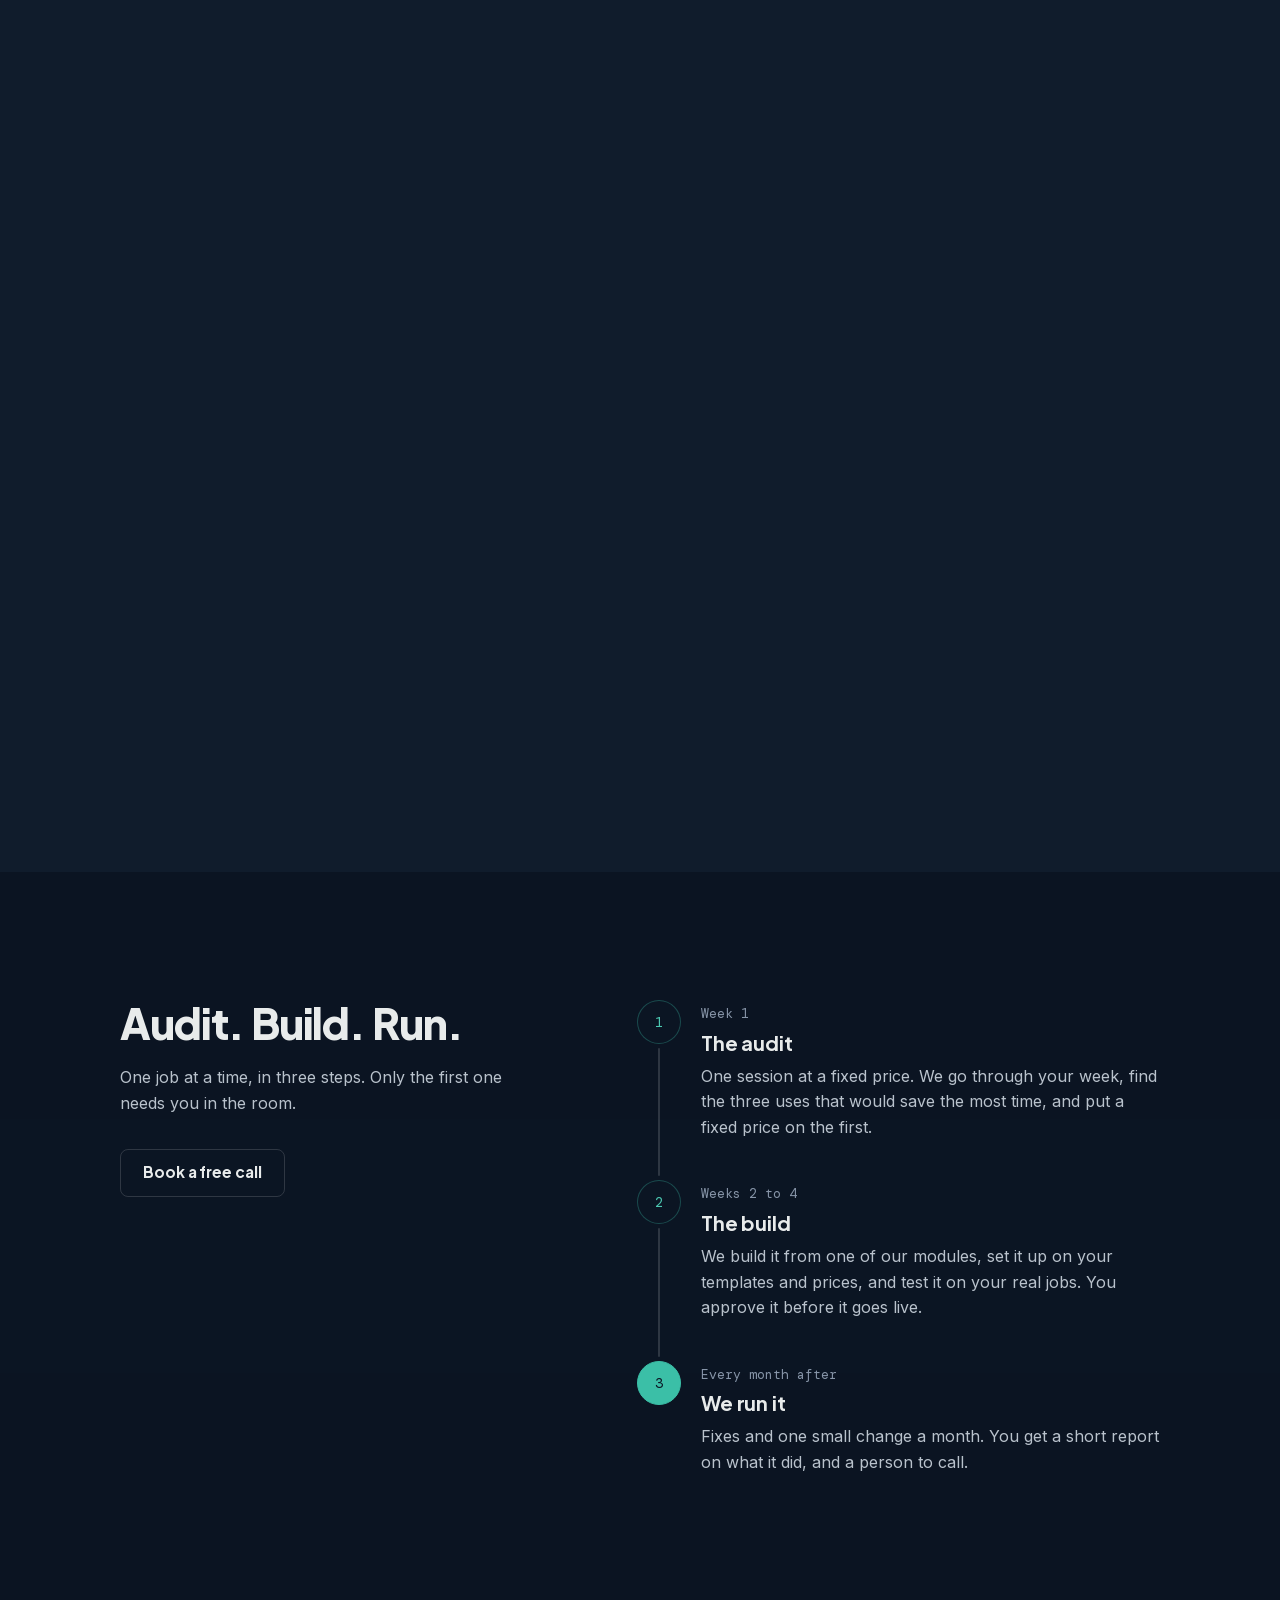
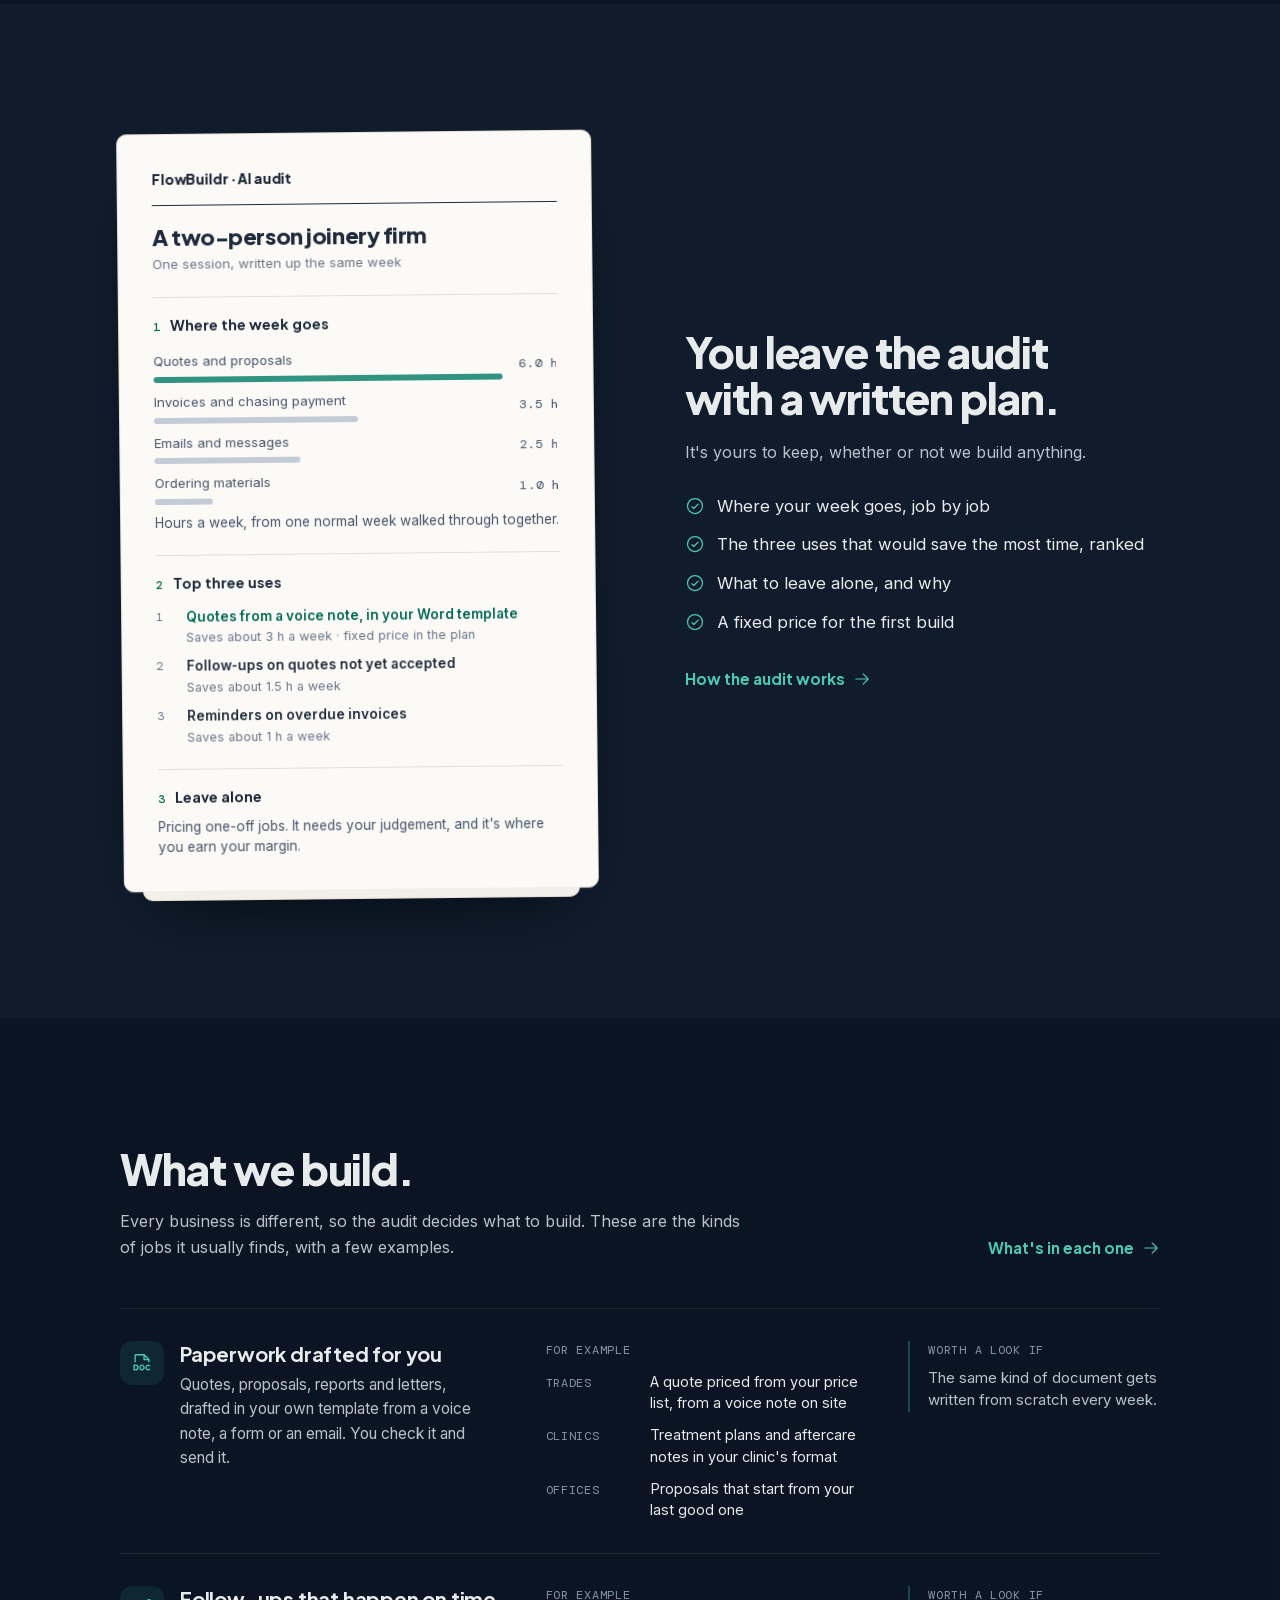
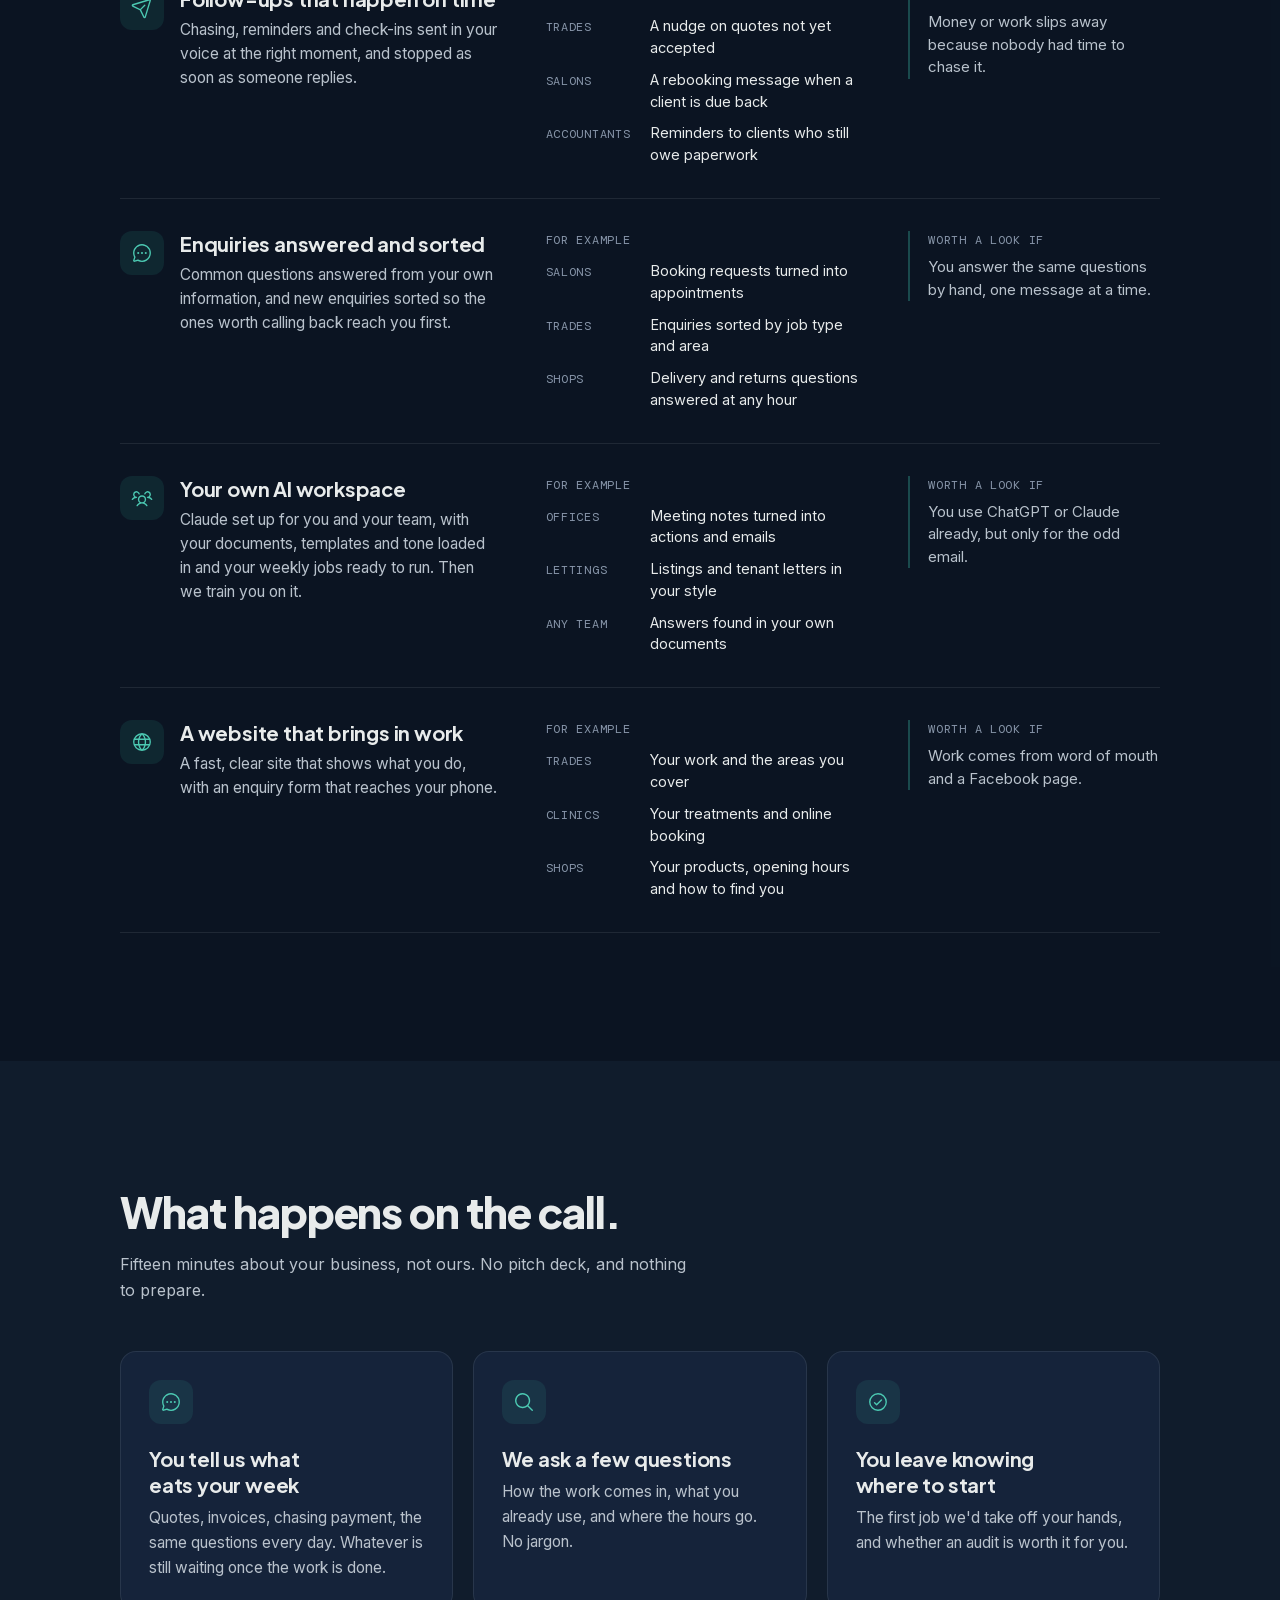
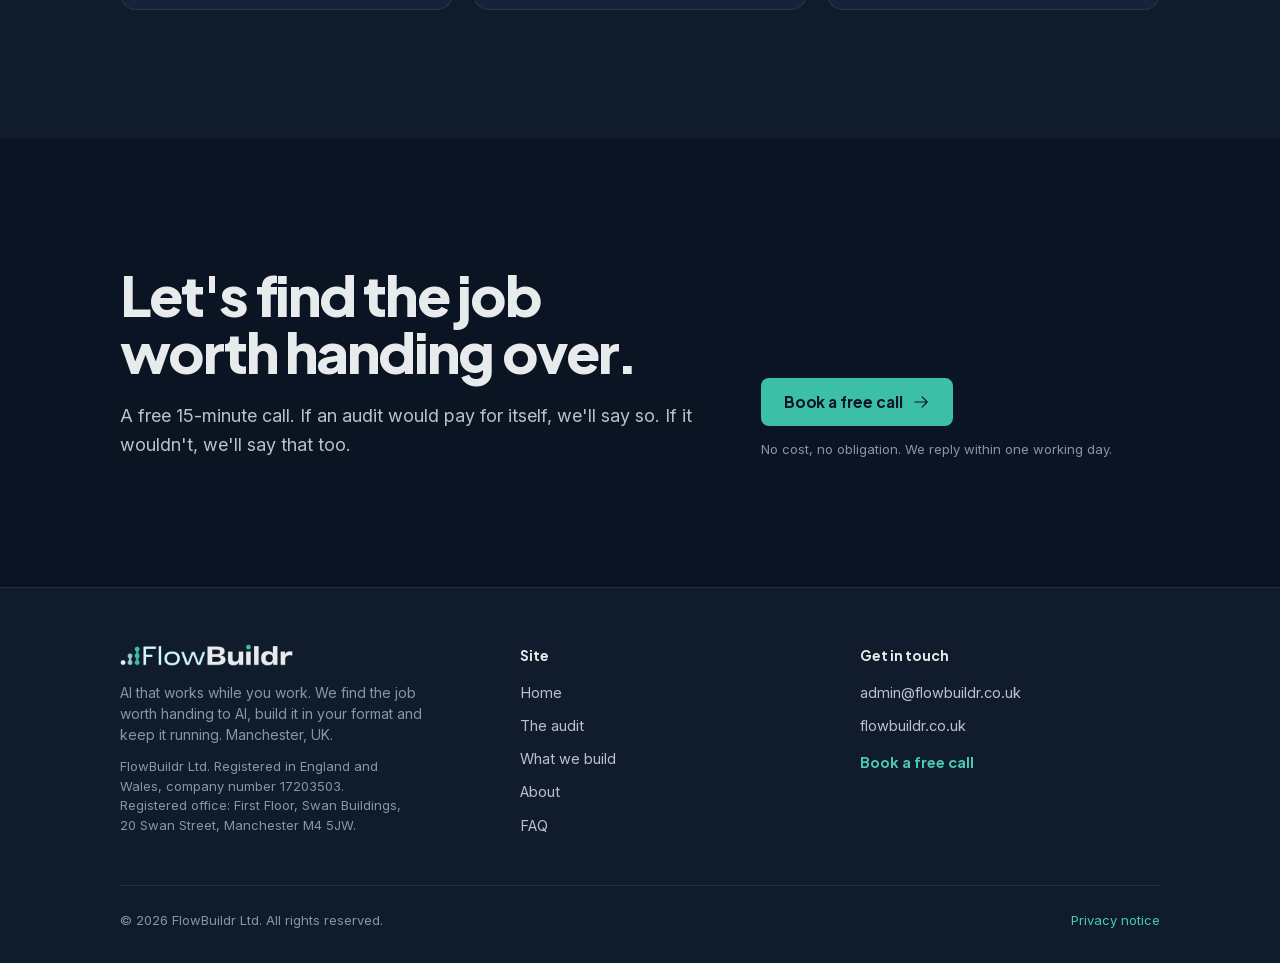
==== commit 5ff5e366: "SEO/AEO: real page URLs, JSON-LD, robots/sitemap/llms.txt, 404, external assets - Split hash views i" ====
--- a/index.html
+++ b/index.html
@@ -3,548 +3,94 @@
 <head>
 <meta charset="utf-8">
 <meta name="viewport" content="width=device-width, initial-scale=1, viewport-fit=cover">
-<style>[hidden]{display:none!important} img{max-width:100%}</style>
-<style>
-.legal .h4{margin-top:28px}
-.legal p{margin-top:12px;color:var(--text-2)}
-.legal a,.foot-base a{color:var(--accent-text)}
-</style>
+<script>/* Old single-page links (/#faq) now live at real URLs */(function(){var h=location.hash.slice(1);if(/^(audit|services|about|faq|privacy)$/.test(h))location.replace("/"+h+"/");else if(h==="home")history.replaceState(null,"",location.pathname);})();</script>
 <title>FlowBuildr | AI that works while you work</title>
-<style>
-.ex-label{display:block;margin-bottom:10px;font-family:var(--ff-mono);font-size:12px;letter-spacing:.06em;text-transform:uppercase;color:var(--text-3)}
-.spec.ex-list>div{grid-template-columns:92px minmax(0,1fr)}
-.spec.ex-list>div:nth-child(2) dd{color:var(--text)}
-.slot .chip-b{z-index:0}
-.slot .chip-b::before{z-index:-1}
-</style>
 <meta name="description" content="FlowBuildr finds the job AI should do for your business, builds it in your format and keeps it running: a fixed-price audit, then builds and monthly support. Manchester, UK.">
 <link rel="canonical" href="https://flowbuildr.co.uk/">
-<link rel="icon" type="image/png" sizes="64x64" href="favicon.png">
-<link rel="apple-touch-icon" href="apple-touch-icon.png">
+<link rel="icon" type="image/png" sizes="64x64" href="/favicon.png">
+<link rel="apple-touch-icon" href="/apple-touch-icon.png">
 <meta name="theme-color" content="#101C2C">
 <meta property="og:type" content="website">
 <meta property="og:site_name" content="FlowBuildr">
 <meta property="og:title" content="FlowBuildr | AI that works while you work">
 <meta property="og:description" content="FlowBuildr finds the job AI should do for your business, builds it in your format and keeps it running: a fixed-price audit, then builds and monthly support. Manchester, UK.">
 <meta property="og:url" content="https://flowbuildr.co.uk/">
-<style>
-@font-face{font-family:'DM Mono';font-style:normal;font-weight:400;font-display:swap;src:url([data-uri]) format('woff2')}
-@font-face{font-family:'DM Mono';font-style:normal;font-weight:500;font-display:swap;src:url([data-uri]) format('woff2')}
-@font-face{font-family:'Inter';font-style:normal;font-weight:300 700;font-display:swap;src:url([data-uri]) format('woff2')}
-@font-face{font-family:'Plus Jakarta Sans';font-style:normal;font-weight:400 800;font-display:swap;src:url([data-uri]) format('woff2')}
-@font-face{font-family:'Plus Jakarta Sans';font-style:italic;font-weight:400 700;font-display:swap;src:url([data-uri]) format('woff2')}
-
-:root{
-  color-scheme:dark;
-  --teal:#3BBFA7; --teal-mid:#309480; --teal-deep:#006854; --teal-pale:#D1FBFB;
-  --bg:#101C2C; --bg-2:#0B1523; --panel:#15233A; --panel-2:#1A2A43;
-  --line:rgba(232,235,235,.09); --line-2:rgba(232,235,235,.16); --line-accent:rgba(59,191,167,.32);
-  --text:#E8EBEB; --text-2:#B9C2CC; --text-3:#8795A8;
-  --accent:#3BBFA7; --accent-hover:#5FD0BB; --accent-ink:#0B1523; --accent-text:#4CC9B2; --accent-soft:rgba(59,191,167,.11);
-  --warn:#E8B75E; --warn-soft:rgba(232,183,94,.09); --warn-line:rgba(232,183,94,.42);
-  --paper:#FBFAF7; --paper-2:#F2EFE8; --paper-ink:#1E2A3B; --paper-ink-2:#46546B; --paper-mute:#6B7588; --paper-line:#E3DFD6;
-  --paper-accent:#006854; --paper-bar:#309480; --paper-bar-2:#C3CCD6;
-  --shadow-panel:0 1px 0 rgba(255,255,255,.04) inset,0 24px 48px -24px rgba(3,8,15,.8);
-  --shadow-dialog:0 32px 80px -16px rgba(3,8,15,.75);
-  --shadow-paper:0 40px 70px -34px rgba(2,6,12,.9),0 2px 0 rgba(255,255,255,.06);
-  --backdrop:rgba(5,10,18,.66);
-  --nav-bg:rgba(16,28,44,.86);
-  --sel:rgba(59,191,167,.32);
-  --spot-edge:rgba(95,208,187,.75); --spot-fill:rgba(59,191,167,.07);
-  --bg-2-a:rgba(9,17,29,.62); --grain-o:.07;
-  --ff-display:'Plus Jakarta Sans',ui-sans-serif,system-ui,-apple-system,'Segoe UI',sans-serif;
-  --ff-body:'Inter',ui-sans-serif,system-ui,-apple-system,'Segoe UI',sans-serif;
-  --ff-mono:'DM Mono',ui-monospace,'SFMono-Regular',Menlo,monospace;
-  --ease-out:cubic-bezier(.23,1,.32,1);
-  --ease-in-out:cubic-bezier(.77,0,.175,1);
-  --r-sm:8px; --r-md:12px; --r-lg:16px;
-  --wrap:1120px;
-  --gutter:clamp(16px,4vw,40px);
-  --section:clamp(72px,10vw,128px);
+<script type="application/ld+json">
+{
+ "@context": "https://schema.org",
+ "@graph": [
+  {
+   "@type": [
+    "Organization",
+    "ProfessionalService"
+   ],
+   "@id": "https://flowbuildr.co.uk/#organization",
+   "name": "FlowBuildr",
+   "legalName": "FlowBuildr Ltd",
+   "url": "https://flowbuildr.co.uk/",
+   "logo": "https://flowbuildr.co.uk/assets/logo-dark.png",
+   "image": "https://flowbuildr.co.uk/assets/logo-dark.png",
+   "email": "admin@flowbuildr.co.uk",
+   "description": "AI that works while you work. We find the job worth handing to AI, build it in your format and keep it running. Manchester, UK.",
+   "identifier": {
+    "@type": "PropertyValue",
+    "propertyID": "Companies House company number",
+    "value": "17203503"
+   },
+   "address": {
+    "@type": "PostalAddress",
+    "name": "Registered office",
+    "streetAddress": "First Floor, Swan Buildings, 20 Swan Street",
+    "addressLocality": "Manchester",
+    "postalCode": "M4 5JW",
+    "addressCountry": "GB"
+   },
+   "areaServed": [
+    {
+     "@type": "City",
+     "name": "Manchester"
+    },
+    {
+     "@type": "Country",
+     "name": "United Kingdom"
+    }
+   ],
+   "founder": [
+    {
+     "@type": "Person",
+     "name": "Terrel Burton"
+    },
+    {
+     "@type": "Person",
+     "name": "Rheece Hemmings"
+    }
+   ]
+  },
+  {
+   "@type": "WebSite",
+   "@id": "https://flowbuildr.co.uk/#website",
+   "url": "https://flowbuildr.co.uk/",
+   "name": "FlowBuildr",
+   "publisher": {
+    "@id": "https://flowbuildr.co.uk/#organization"
+   }
+  },
+  {
+   "@type": "WebPage",
+   "@id": "https://flowbuildr.co.uk/",
+   "url": "https://flowbuildr.co.uk/",
+   "name": "FlowBuildr | AI that works while you work",
+   "description": "FlowBuildr finds the job AI should do for your business, builds it in your format and keeps it running: a fixed-price audit, then builds and monthly support. Manchester, UK.",
+   "isPartOf": {
+    "@id": "https://flowbuildr.co.uk/#website"
+   },
+   "about": {
+    "@id": "https://flowbuildr.co.uk/#organization"
+   }
+  }
+ ]
 }
-:root[data-theme="light"]{
-  color-scheme:light;
-  --bg:#FAF8F5; --bg-2:#EEF3F2; --panel:#FFFFFF; --panel-2:#F4F7F7;
-  --line:#E2E7ED; --line-2:#CFD7E0; --line-accent:rgba(0,104,84,.28);
-  --text:#26344B; --text-2:#4A5872; --text-3:#66748B;
-  --accent:#3BBFA7; --accent-hover:#309480; --accent-ink:#0B1523; --accent-text:#006854; --accent-soft:#E3F3EF;
-  --warn:#855700; --warn-soft:#FBF2DE; --warn-line:rgba(133,87,0,.38);
-  --shadow-panel:0 1px 2px rgba(38,52,75,.05),0 24px 48px -28px rgba(38,52,75,.28);
-  --shadow-dialog:0 32px 80px -20px rgba(38,52,75,.35);
-  --shadow-paper:0 1px 2px rgba(38,52,75,.06),0 30px 60px -32px rgba(38,52,75,.34);
-  --backdrop:rgba(38,52,75,.38);
-  --nav-bg:rgba(250,248,245,.88);
-  --sel:rgba(59,191,167,.3);
-  --spot-edge:rgba(0,104,84,.55); --spot-fill:rgba(59,191,167,.08);
-  --bg-2-a:rgba(232,240,238,.7); --grain-o:.05;
-}
-
-*,*::before,*::after{box-sizing:border-box}
-html{scroll-behavior:smooth;scrollbar-color:var(--line-2) transparent;-webkit-text-size-adjust:100%}
-body{margin:0;background:var(--bg);color:var(--text);font-family:var(--ff-body);font-size:16px;line-height:1.6;-webkit-font-smoothing:antialiased;-moz-osx-font-smoothing:grayscale;transition:background-color .3s ease,color .3s ease}
-::selection{background:var(--sel);color:var(--text)}
-img,svg{display:block;max-width:100%}
-h1,h2,h3,h4,p,ol,ul,dl,dd,figure,blockquote{margin:0}
-ol,ul{padding:0;list-style:none}
-button,input,textarea{font:inherit;color:inherit}
-button{cursor:pointer}
-a{color:inherit;text-decoration:none}
-:focus-visible{outline:2px solid var(--accent);outline-offset:3px;border-radius:4px}
-.i{width:20px;height:20px;flex:none;fill:currentColor}
-.num{font-variant-numeric:tabular-nums}
-.mono{font-family:var(--ff-mono);font-weight:400;letter-spacing:0}
-
-.wrap{max-width:var(--wrap);margin-inline:auto;padding-inline:var(--gutter)}
-.section{padding-block:var(--section)}
-
-/* Type */
-.display{font-family:var(--ff-display);font-weight:800;font-size:clamp(40px,5.4vw,66px);line-height:1.02;letter-spacing:-.035em;text-wrap:balance}
-.h1{font-family:var(--ff-display);font-weight:800;font-size:clamp(36px,4.6vw,56px);line-height:1.04;letter-spacing:-.03em;text-wrap:balance}
-.h2{font-family:var(--ff-display);font-weight:800;font-size:clamp(28px,3.3vw,42px);line-height:1.08;letter-spacing:-.025em;text-wrap:balance}
-.h3{font-family:var(--ff-display);font-weight:700;font-size:20px;line-height:1.3;letter-spacing:-.01em}
-.h4{font-family:var(--ff-display);font-weight:700;font-size:17px;line-height:1.35}
-.eyebrow{font-family:var(--ff-mono);font-size:12.5px;letter-spacing:.08em;text-transform:uppercase;color:var(--accent-text)}
-.lede{font-size:clamp(17px,1.4vw,19px);line-height:1.6;color:var(--text-2);max-width:56ch;text-wrap:pretty}
-.body{color:var(--text-2);max-width:62ch;text-wrap:pretty}
-.small{font-size:14px;color:var(--text-3);line-height:1.5}
-.note{font-size:13px;color:var(--text-3);line-height:1.5}
-
-/* Draft marker: this page is a proposal, and some values are not agreed yet */
-.draftbar{border-bottom:1px dashed var(--warn-line);background:var(--warn-soft)}
-.draftbar .wrap{display:flex;flex-wrap:wrap;align-items:baseline;gap:2px 14px;padding-block:8px;font-size:13px;line-height:1.45;color:var(--text-2)}
-.draftbar b{font-family:var(--ff-mono);font-weight:500;font-size:11.5px;letter-spacing:.08em;text-transform:uppercase;color:var(--warn)}
-.tbc{display:inline-flex;align-items:center;padding:1px 8px;border:1px dashed var(--warn-line);border-radius:6px;background:var(--warn-soft);color:var(--warn);font-family:var(--ff-mono);font-size:.8em;font-weight:500;letter-spacing:0;line-height:1.6;white-space:nowrap;vertical-align:.06em}
-
-/* Buttons */
-.btn{display:inline-flex;align-items:center;justify-content:center;gap:10px;height:48px;padding:0 22px;border-radius:var(--r-sm);border:1px solid transparent;font-family:var(--ff-display);font-weight:700;font-size:15.5px;letter-spacing:-.005em;white-space:nowrap;transition:transform 160ms var(--ease-out),background-color 150ms ease,border-color 150ms ease,color 150ms ease}
-.btn:active{transform:scale(.97)}
-.btn .i{width:18px;height:18px;transition:transform 200ms var(--ease-out)}
-.btn-primary{background:var(--accent);color:var(--accent-ink)}
-.btn-quiet{border-color:var(--line-2);background:transparent;color:var(--text)}
-.btn-sm{height:40px;padding:0 16px;font-size:14px}
-.link{display:inline-flex;align-items:center;gap:8px;font-family:var(--ff-display);font-weight:700;font-size:15.5px;color:var(--accent-text);border:0;background:none;padding:0;text-decoration:underline;text-decoration-color:transparent;text-underline-offset:5px;text-decoration-thickness:1.5px;transition:text-decoration-color 150ms ease,color 150ms ease}
-.link .i{width:18px;height:18px;transition:transform 200ms var(--ease-out)}
-@media (hover:hover) and (pointer:fine){
-  .btn-primary:hover{background:var(--accent-hover)}
-  .btn-primary:hover .i{transform:translateX(3px)}
-  .btn-quiet:hover{border-color:var(--line-accent);color:var(--accent-text)}
-  .link:hover{text-decoration-color:currentColor}
-  .link:hover .i{transform:translateX(3px)}
-}
-
-/* Header */
-.site-head{position:sticky;top:env(safe-area-inset-top,0px);z-index:40;border-bottom:1px solid transparent;transition:background-color 200ms ease,border-color 200ms ease}
-.site-head.is-scrolled{background:var(--nav-bg);border-bottom-color:var(--line);-webkit-backdrop-filter:saturate(1.4) blur(14px);backdrop-filter:saturate(1.4) blur(14px)}
-.head-row{display:flex;align-items:center;justify-content:space-between;gap:20px;height:68px}
-.brand{display:flex;align-items:center;flex:none;border-radius:6px}
-.brand img{height:24px;width:auto}
-.logo-light{display:none!important}
-:root[data-theme="light"] .logo-light{display:block!important}
-:root[data-theme="light"] .logo-dark{display:none!important}
-.nav{display:flex;gap:4px}
-.nav a{position:relative;padding:8px 12px;font-family:var(--ff-display);font-weight:600;font-size:14.5px;color:var(--text-2);border-radius:6px;white-space:nowrap;transition:color 150ms ease}
-.nav a[aria-current="page"]{color:var(--text)}
-.nav a[aria-current="page"]::after{content:"";position:absolute;left:12px;right:12px;bottom:2px;height:2px;border-radius:2px;background:var(--accent)}
-@media (hover:hover) and (pointer:fine){.nav a:hover{color:var(--text)}}
-.head-actions{display:flex;align-items:center;gap:8px}
-.icon-btn{display:inline-grid;place-items:center;width:40px;height:40px;border-radius:var(--r-sm);border:1px solid var(--line);background:transparent;color:var(--text-2);transition:transform 160ms var(--ease-out),color 150ms ease,border-color 150ms ease}
-.icon-btn:active{transform:scale(.94)}
-@media (hover:hover) and (pointer:fine){.icon-btn:hover{color:var(--text);border-color:var(--line-2)}}
-.icon-btn .i{width:18px;height:18px}
-.t-sun{display:none}
-:root[data-theme="light"] .t-sun{display:block}
-:root[data-theme="light"] .t-moon{display:none}
-.menu-btn{display:none}
-.mobile-nav{position:absolute;right:var(--gutter);top:calc(100% + 6px);width:min(280px,calc(100vw - 32px));padding:8px;border-radius:var(--r-md);background:var(--panel);border:1px solid var(--line);box-shadow:var(--shadow-dialog);transform-origin:top right;transition:opacity 180ms var(--ease-out),transform 180ms var(--ease-out),visibility 0s linear 180ms;opacity:0;transform:scale(.96) translateY(-4px);visibility:hidden}
-.mobile-nav.open{opacity:1;transform:none;visibility:visible;transition:opacity 180ms var(--ease-out),transform 180ms var(--ease-out),visibility 0s}
-.mobile-nav a{display:block;padding:12px 14px;border-radius:var(--r-sm);font-family:var(--ff-display);font-weight:600;font-size:16px;color:var(--text-2)}
-.mobile-nav a[aria-current="page"]{color:var(--text);background:var(--accent-soft)}
-@media (max-width:900px){
-  .nav{display:none}
-  .menu-btn{display:inline-grid}
-  .head-cta{display:none}
-}
-
-/* Views */
-[data-view][hidden]{display:none!important}
-main:focus{outline:none}
-
-/* Hero */
-.hero{padding-block:clamp(48px,7vw,96px) clamp(56px,8vw,104px)}
-.hero-grid{display:grid;grid-template-columns:minmax(0,1.02fr) minmax(0,.98fr);gap:clamp(40px,6vw,80px);align-items:center}
-.hero-copy .eyebrow{display:block;margin-bottom:22px}
-.hero-copy .lede{margin-top:24px}
-.hero-actions{display:flex;flex-wrap:wrap;align-items:center;gap:14px 28px;margin-top:36px}
-@media (max-width:900px){.hero-grid{grid-template-columns:1fr}}
-
-/* Hero job log: the audit finding, then the build doing the job */
-.log{background:var(--panel);border:1px solid var(--line);border-radius:var(--r-lg);box-shadow:var(--shadow-panel);overflow:hidden}
-.log-head{display:flex;justify-content:space-between;align-items:baseline;gap:12px;padding:18px 22px 14px;border-bottom:1px solid var(--line)}
-.log-title{font-family:var(--ff-display);font-weight:700;font-size:15px}
-.log-meta{display:flex;align-items:baseline;gap:10px}
-.log-date{font-size:12.5px;color:var(--text-3)}
-.log-clock{font-family:var(--ff-mono);font-size:13px;color:var(--text-2);min-width:5ch;text-align:right}
-.finding{display:grid;grid-template-columns:52px minmax(0,1fr);gap:4px 14px;padding:14px 22px;border-bottom:1px solid var(--line);background:var(--accent-soft)}
-.finding .i{width:18px;height:18px;color:var(--accent-text);margin-top:2px}
-.finding b{display:block;font-family:var(--ff-mono);font-weight:500;font-size:11.5px;letter-spacing:.07em;text-transform:uppercase;color:var(--accent-text)}
-.finding p{margin-top:2px;font-size:14.5px;line-height:1.45;color:var(--text)}
-.log-list li{display:grid;grid-template-columns:52px minmax(0,1fr);gap:4px 14px;padding:14px 22px;border-bottom:1px solid var(--line)}
-.log-list li:last-child{border-bottom:0}
-.log-time{font-family:var(--ff-mono);font-size:13px;color:var(--text-3);padding-top:1px}
-.log-body{min-width:0}
-.log-who{display:flex;align-items:center;gap:6px;font-family:var(--ff-mono);font-size:12px;color:var(--text-3)}
-.log-who .i{width:14px;height:14px}
-.log-what{margin-top:3px;font-size:14.5px;line-height:1.5;color:var(--text-2);text-wrap:pretty}
-.log-out{display:flex;align-items:flex-start;gap:8px;margin-top:3px;font-size:14.5px;line-height:1.45;font-weight:500;color:var(--accent-text)}
-.log-out .i{width:16px;height:16px;margin-top:2px}
-.doc{display:inline-flex;flex-wrap:wrap;align-items:center;gap:4px 10px;margin-top:10px;padding:8px 12px;border-radius:var(--r-sm);border:1px solid var(--line-2);background:var(--panel-2);font-size:13px;color:var(--text)}
-.doc .i{width:16px;height:16px;color:var(--text-2)}
-.doc b{font-family:var(--ff-mono);font-weight:500;font-size:12.5px}
-.doc span{color:var(--text-3)}
-.log-foot{display:flex;justify-content:space-between;align-items:center;gap:6px 12px;flex-wrap:wrap;padding:14px 22px;background:var(--panel-2);border-top:1px solid var(--line)}
-.log-foot strong{font-family:var(--ff-display);font-weight:700;font-size:14.5px}
-/* Entries keep their layout slot while the example plays, so nothing shifts */
-.log-list li{transition:opacity 360ms var(--ease-out),transform 360ms var(--ease-out),filter 360ms var(--ease-out),background-color 900ms ease}
-.log-list li.is-pending{opacity:.16;transform:translateY(6px);filter:blur(3px);transition-duration:220ms}
-.log-list li .log-out,.log-list li .doc{clip-path:inset(0 0 0 0);transition:clip-path 480ms var(--ease-out) 160ms}
-.log-list li.is-pending .log-out,.log-list li.is-pending .doc{clip-path:inset(0 100% 0 0);transition:none}
-.log-list li.is-flash{background:var(--accent-soft);transition:background-color 120ms ease}
-
-/* Facts row */
-.facts{display:grid;grid-template-columns:repeat(4,minmax(0,1fr));border-block:1px solid var(--line)}
-.facts>div{padding:22px 24px 24px 0}
-.facts>div+div{padding-left:24px;border-left:1px solid var(--line)}
-.facts dt{font-family:var(--ff-display);font-weight:700;font-size:22px;letter-spacing:-.01em;color:var(--text)}
-.facts dd{margin-top:4px;font-size:14px;color:var(--text-3);line-height:1.45}
-@media (max-width:760px){.facts dt{font-size:19px}.facts{grid-template-columns:1fr 1fr}.facts>div:nth-child(3){padding-left:0;border-left:0}.facts>div:nth-child(n+3){border-top:1px solid var(--line)}}
-
-/* Split header + list */
-.split{display:grid;grid-template-columns:minmax(0,.9fr) minmax(0,1.1fr);gap:clamp(40px,7vw,96px);align-items:start}
-@media (max-width:900px){.split{grid-template-columns:1fr}}
-.sticky{position:sticky;top:112px}
-@media (max-width:900px){.sticky{position:static}}
-.stat{margin-top:36px;padding-top:24px;border-top:1px solid var(--line);max-width:40ch}
-.stat b{display:block;font-family:var(--ff-display);font-weight:800;font-size:clamp(40px,4.4vw,54px);line-height:1;letter-spacing:-.03em;color:var(--text)}
-.stat p{margin-top:12px;color:var(--text-2);font-size:15.5px}
-.stat .note{display:block;margin-top:10px}
-.leaks li{display:grid;grid-template-columns:40px minmax(0,1fr);gap:18px;align-items:start;padding-block:22px;border-top:1px solid var(--line)}
-.leaks li:last-child{border-bottom:1px solid var(--line)}
-.leak-ico{display:grid;place-items:center;width:40px;height:40px;border-radius:10px;background:var(--accent-soft);color:var(--accent-text)}
-.leaks p{font-size:17.5px;line-height:1.5;color:var(--text);padding-top:7px;text-wrap:pretty}
-.kicker-line{margin-top:40px;font-family:var(--ff-display);font-weight:700;font-size:clamp(20px,2vw,24px);line-height:1.35;letter-spacing:-.01em;max-width:30ch;text-wrap:balance}
-.kicker-line span{color:var(--text-3);font-weight:600}
-
-/* Section heads */
-.sec-head{max-width:660px}
-.sec-head .body{margin-top:18px}
-.sec-row{display:flex;justify-content:space-between;align-items:end;gap:16px 40px;flex-wrap:wrap}
-.foot-note{margin-top:20px}
-
-/* Modules: what goes in, what comes out, what the owner does */
-.mods{margin-top:48px;border-top:1px solid var(--line)}
-.mod{border-bottom:1px solid var(--line)}
-.mod-row{display:grid;grid-template-columns:minmax(0,1.2fr) minmax(0,1fr) minmax(0,.8fr);gap:clamp(20px,4vw,48px);align-items:start;padding-block:32px}
-.sys-name{display:flex;gap:16px;align-items:flex-start}
-.sys-ico{display:grid;place-items:center;width:44px;height:44px;flex:none;border-radius:12px;background:var(--accent-soft);color:var(--accent-text)}
-.sys-ico .i{width:22px;height:22px}
-.sys-name p{margin-top:6px;color:var(--text-2);font-size:15.5px;line-height:1.55;max-width:42ch}
-.spec{display:grid;gap:10px}
-.spec>div{display:grid;grid-template-columns:40px minmax(0,1fr);gap:12px;align-items:baseline}
-.spec dt{font-family:var(--ff-mono);font-size:12px;letter-spacing:.06em;text-transform:uppercase;color:var(--text-3)}
-.spec dd{font-size:14.5px;line-height:1.5;color:var(--text)}
-.spec>div:nth-child(2) dd{color:var(--accent-text)}
-.fitline{padding-left:18px;border-left:2px solid var(--line-accent)}
-.fitline span{display:block;font-family:var(--ff-mono);font-size:12px;letter-spacing:.06em;text-transform:uppercase;color:var(--text-3)}
-.fitline p{margin-top:6px;font-size:15px;line-height:1.5;color:var(--text-2)}
-.disclose{display:inline-flex;align-items:center;gap:8px;margin:-8px 0 0 60px;padding:6px 0 26px;border:0;background:none;font-family:var(--ff-display);font-weight:700;font-size:14px;color:var(--accent-text)}
-.disclose .i{width:16px;height:16px;transition:transform 220ms var(--ease-out)}
-.disclose[aria-expanded="true"] .i{transform:rotate(180deg)}
-.reveal{display:grid;grid-template-rows:0fr;transition:grid-template-rows 280ms var(--ease-out)}
-.reveal.open{grid-template-rows:1fr}
-.reveal>div{overflow:hidden;min-height:0}
-.sys-detail{display:grid;grid-template-columns:minmax(0,1fr) minmax(0,1fr);gap:24px 48px;padding:0 0 32px 60px}
-.sys-detail p{color:var(--text-2);font-size:15.5px;max-width:48ch}
-.ticks li{display:flex;gap:12px;align-items:flex-start;font-size:15px;color:var(--text-2);line-height:1.5}
-.ticks li+li{margin-top:10px}
-.ticks .i{width:18px;height:18px;margin-top:2px;color:var(--accent-text)}
-@media (max-width:900px){
-  .mod-row{grid-template-columns:1fr 1fr}
-  .mod-row>.sys-name{grid-column:1/-1}
-  .sys-detail{grid-template-columns:1fr;padding-left:0}
-  .disclose{margin-left:0}
-}
-@media (max-width:560px){.mod-row{grid-template-columns:1fr}}
-
-/* Steps (a real sequence, so numbered) */
-.steps li{position:relative;display:grid;grid-template-columns:44px minmax(0,1fr);gap:20px;padding-bottom:40px}
-.steps li:last-child{padding-bottom:0}
-.steps li::before{content:"";position:absolute;left:21px;top:48px;bottom:4px;width:2px;border-radius:2px;background:var(--line-2)}
-.steps li:last-child::before{display:none}
-.step-n{display:grid;place-items:center;width:44px;height:44px;border-radius:50%;border:1.5px solid var(--line-accent);font-family:var(--ff-mono);font-size:14px;color:var(--accent-text);background:var(--bg-2)}
-.steps li:last-child .step-n{background:var(--accent);border-color:var(--accent);color:var(--accent-ink)}
-.step-when{font-family:var(--ff-mono);font-size:13px;color:var(--text-3)}
-.steps h3{margin-top:4px}
-.steps p{margin-top:8px;color:var(--text-2);max-width:52ch}
-.sticky .btn{margin-top:32px}
-
-/* Session timeline (the audit, in order) */
-.month{display:grid;grid-template-columns:repeat(4,minmax(0,1fr));gap:0;margin-top:56px}
-.month li{position:relative;padding:28px 24px 0 0}
-.month li::before{content:"";position:absolute;top:0;left:0;right:0;height:2px;background:var(--line-2)}
-.month li::after{content:"";position:absolute;top:-5px;left:0;width:12px;height:12px;border-radius:50%;background:var(--bg);border:2px solid var(--accent)}
-.month .week{font-family:var(--ff-mono);font-size:13px;color:var(--accent-text)}
-.month h3{margin-top:10px;font-size:18px}
-.month p{margin-top:8px;font-size:15px;color:var(--text-2);line-height:1.55}
-@media (max-width:900px){.month{grid-template-columns:1fr 1fr;row-gap:44px}}
-@media (max-width:560px){.month{grid-template-columns:1fr}}
-
-/* The audit report: the one paper object on the page */
-.report{position:relative;padding:clamp(22px,3vw,34px);border-radius:10px;background:var(--paper);color:var(--paper-ink);border:1px solid var(--paper-line);box-shadow:var(--shadow-paper);transform:rotate(-.6deg)}
-.report::after{content:"";position:absolute;inset:auto 18px -10px 18px;height:10px;border-radius:0 0 10px 10px;background:var(--paper-2);border:1px solid var(--paper-line);border-top:0;z-index:-1}
-.rp-top{display:flex;justify-content:space-between;align-items:baseline;gap:12px;padding-bottom:14px;border-bottom:1.5px solid var(--paper-ink)}
-.rp-brand{font-family:var(--ff-display);font-weight:800;font-size:13.5px;letter-spacing:-.01em}
-.rp-brand em{font-style:normal;color:var(--paper-accent)}
-.rp-tag{font-family:var(--ff-mono);font-size:11.5px;letter-spacing:.08em;text-transform:uppercase;color:var(--paper-mute)}
-.rp-title{margin-top:18px;font-family:var(--ff-display);font-weight:800;font-size:22px;letter-spacing:-.02em;line-height:1.2}
-.rp-sub{margin-top:4px;font-size:13px;color:var(--paper-mute)}
-.rp-sec{margin-top:22px;padding-top:16px;border-top:1px solid var(--paper-line)}
-.rp-sec h4{display:flex;align-items:baseline;gap:10px;font-family:var(--ff-display);font-weight:700;font-size:14.5px}
-.rp-sec h4 span{font-family:var(--ff-mono);font-weight:500;font-size:12px;color:var(--paper-accent)}
-.rp-bars{display:grid;grid-template-columns:minmax(0,1fr) 44px;gap:9px 12px;margin-top:14px;align-items:center}
-.rp-bars dt{font-size:13px;color:var(--paper-ink-2)}
-.rp-bars dt .rb{display:block;height:6px;margin-top:5px;border-radius:3px;background:var(--paper-bar-2)}
-.rp-bars dt.is-first .rb{background:var(--paper-bar)}
-.rp-bars dd{font-family:var(--ff-mono);font-size:12.5px;text-align:right;color:var(--paper-ink-2)}
-.rp-note{margin-top:10px;font-size:12px;color:var(--paper-mute)}
-.rp-uses{margin-top:12px;display:grid;gap:10px;counter-reset:u}
-.rp-uses li{display:grid;grid-template-columns:22px minmax(0,1fr);gap:2px 8px;font-size:13.5px;line-height:1.45;counter-increment:u}
-.rp-uses li::before{content:counter(u);font-family:var(--ff-mono);font-size:12px;color:var(--paper-mute);padding-top:1px}
-.rp-uses b{font-weight:600;color:var(--paper-ink)}
-.rp-uses span{grid-column:2;font-size:12.5px;color:var(--paper-mute)}
-.rp-uses li:first-child b{color:var(--paper-accent)}
-.rp-sec>p{margin-top:8px;font-size:13.5px;line-height:1.5;color:var(--paper-ink-2)}
-.report .tbc{color:#855700;background:#FBF2DE;border-color:rgba(133,87,0,.38)}
-.report-split{display:grid;grid-template-columns:minmax(0,1fr) minmax(0,1fr);gap:clamp(40px,7vw,96px);align-items:center}
-.report-split .report{max-width:480px;justify-self:center;width:100%}
-@media (max-width:900px){.report-split{grid-template-columns:1fr}.report{transform:none}}
-.checks{margin-top:28px;display:grid;gap:14px}
-.checks li{display:flex;gap:12px;align-items:flex-start;font-size:16.5px;line-height:1.5;color:var(--text)}
-.checks .i{width:20px;height:20px;margin-top:2px;color:var(--accent-text)}
-.report-split .link{margin-top:32px}
-
-/* Proof you can see */
-.proof{display:grid;grid-template-columns:repeat(3,minmax(0,1fr));gap:20px;margin-top:48px}
-.proof>div{padding:28px;border-radius:var(--r-lg);background:var(--panel);border:1px solid var(--line)}
-.proof .sys-ico{margin-bottom:22px}
-.proof p{margin-top:8px;color:var(--text-2);font-size:15.5px}
-.proof>.is-draft{background:transparent;border:1.5px dashed var(--warn-line)}
-.proof>.is-draft .h3{color:var(--text-2)}
-@media (max-width:900px){.proof{grid-template-columns:1fr}}
-
-/* Closing CTA */
-.closer{display:grid;grid-template-columns:minmax(0,1.3fr) minmax(0,.9fr);gap:32px 64px;align-items:end}
-.closer .actions{display:flex;flex-direction:column;align-items:flex-start;gap:14px}
-@media (max-width:900px){.closer{grid-template-columns:1fr}}
-
-/* Page heroes (inner pages) */
-.page-hero{padding-block:clamp(56px,8vw,104px) clamp(40px,5vw,64px);border-bottom:1px solid var(--line)}
-.page-hero .eyebrow{display:block;margin-bottom:18px}
-.page-hero .lede{margin-top:22px}
-.ph-grid{display:grid;grid-template-columns:minmax(0,1.4fr) minmax(0,.8fr);gap:32px 64px;align-items:end}
-@media (max-width:900px){.ph-grid{grid-template-columns:1fr}}
-.price{padding:24px;border-radius:var(--r-lg);background:var(--panel);border:1px solid var(--line-accent)}
-.price .eyebrow{display:block}
-.price .amt{display:block;margin-top:12px;font-size:22px}
-.price p{margin-top:12px;font-size:15px;color:var(--text-2)}
-.price .btn{width:100%;margin-top:20px}
-
-/* Fit lists */
-.fit{display:grid;grid-template-columns:minmax(0,1fr) minmax(0,1fr);gap:24px 56px;margin-top:48px}
-.fit h3{padding-bottom:14px;border-bottom:1px solid var(--line)}
-.fit ul{margin-top:18px;display:grid;gap:14px}
-.fit li{display:flex;gap:12px;align-items:flex-start;font-size:16px;line-height:1.5;color:var(--text-2)}
-.fit li .i{width:18px;height:18px;margin-top:3px;color:var(--accent-text)}
-.fit .is-no li .i{color:var(--text-3)}
-@media (max-width:760px){.fit{grid-template-columns:1fr}}
-
-/* Q&A pairs and three-way options */
-.pairs{display:grid;grid-template-columns:repeat(2,minmax(0,1fr));gap:0 56px;margin-top:48px}
-.pairs>div{padding-block:24px;border-top:1px solid var(--line)}
-.pairs p{margin-top:6px;color:var(--text-2);font-size:15.5px}
-@media (max-width:760px){.pairs{grid-template-columns:1fr}}
-.ways{display:grid;grid-template-columns:repeat(3,minmax(0,1fr));gap:20px;margin-top:48px}
-.ways>div{padding:26px;border-radius:var(--r-lg);border:1px solid var(--line);background:var(--panel)}
-.ways>div:first-child{border-color:var(--line-accent)}
-.ways .h3{margin-top:14px}
-.ways p{margin-top:8px;color:var(--text-2);font-size:15.5px}
-.ways .step-when{display:block}
-@media (max-width:900px){.ways{grid-template-columns:1fr}}
-
-/* Monthly fee */
-.covers{display:grid;grid-template-columns:repeat(4,minmax(0,1fr));gap:32px;margin-top:48px}
-.covers .i{width:22px;height:22px;color:var(--accent-text)}
-.covers h3{margin-top:16px;font-size:18px}
-.covers p{margin-top:8px;color:var(--text-2);font-size:15px}
-@media (max-width:900px){.covers{grid-template-columns:1fr 1fr}}
-@media (max-width:520px){.covers{grid-template-columns:1fr}}
-
-/* About */
-.people{display:grid;grid-template-columns:repeat(2,minmax(0,1fr));gap:20px;margin-top:48px}
-.person{padding:28px;border-radius:var(--r-lg);background:var(--panel);border:1px solid var(--line)}
-.person .role{font-family:var(--ff-mono);font-size:12.5px;color:var(--accent-text)}
-.person h3{margin-top:6px}
-.person p{margin-top:10px;color:var(--text-2);font-size:15.5px}
-@media (max-width:760px){.people{grid-template-columns:1fr}}
-.prose>p{color:var(--text-2);font-size:17px;line-height:1.7;max-width:60ch}
-.prose>p+p{margin-top:18px}
-.prose .h2{margin-bottom:24px}
-.prose .h2:not(:first-child){margin-top:56px}
-.principles>div{padding-block:22px;border-top:1px solid var(--line)}
-.principles>div:last-child{border-bottom:1px solid var(--line)}
-.principles p{margin-top:6px;color:var(--text-2);font-size:15.5px}
-.rules{display:grid;grid-template-columns:repeat(4,minmax(0,1fr));gap:32px;margin-top:48px}
-.rules .i{width:22px;height:22px;color:var(--accent-text)}
-.rules h3{margin-top:16px;font-size:18px}
-.rules p{margin-top:8px;color:var(--text-2);font-size:15px}
-@media (max-width:900px){.rules{grid-template-columns:1fr 1fr}}
-@media (max-width:520px){.rules{grid-template-columns:1fr}}
-
-/* Forms */
-.field{display:grid;gap:7px}
-.field label{font-family:var(--ff-display);font-weight:600;font-size:14px}
-.field label span{font-family:var(--ff-body);font-weight:400;color:var(--text-3)}
-.input{height:48px;width:100%;padding:0 14px;border-radius:var(--r-sm);border:1px solid var(--line-2);background:var(--panel);color:var(--text);font-size:15.5px;transition:border-color 150ms ease,box-shadow 150ms ease}
-textarea.input{height:auto;min-height:88px;padding:12px 14px;line-height:1.5;resize:vertical}
-.input::placeholder{color:var(--text-3);opacity:.8}
-.input:focus{outline:none;border-color:var(--accent);box-shadow:0 0 0 3px var(--accent-soft)}
-.input[aria-invalid="true"]{border-color:#E57070}
-.err{font-size:13.5px;color:#E88A8A;min-height:0}
-:root[data-theme="light"] .err{color:#C53030}
-
-/* FAQ */
-.faq-group+.faq-group{margin-top:56px}
-.faq-group>.h3{margin-bottom:12px}
-.qa{border-top:1px solid var(--line)}
-.qa:last-child{border-bottom:1px solid var(--line)}
-.qa>h3>button{display:flex;align-items:center;justify-content:space-between;gap:20px;width:100%;padding:22px 0;border:0;background:none;text-align:left;font-family:var(--ff-display);font-weight:600;font-size:18px;line-height:1.4;color:var(--text)}
-.qa .pm{display:grid;place-items:center;width:32px;height:32px;flex:none;border-radius:50%;border:1px solid var(--line-2);color:var(--accent-text);transition:transform 220ms var(--ease-out),background-color 150ms ease}
-.qa .pm .i{width:16px;height:16px}
-.qa button[aria-expanded="true"] .pm{transform:rotate(45deg);background:var(--accent-soft)}
-@media (hover:hover) and (pointer:fine){.qa>h3>button:hover .pm{border-color:var(--line-accent)}}
-.qa .reveal p{padding-bottom:24px;color:var(--text-2);max-width:62ch}
-.qa em{color:var(--text-3)}
-
-/* Footer */
-.site-foot{border-top:1px solid var(--line);padding-block:56px 32px}
-.foot-top{display:grid;grid-template-columns:minmax(0,1.2fr) minmax(0,1fr) minmax(0,1fr);gap:40px}
-.foot-top img{height:22px;width:auto}
-.foot-top .small{margin-top:16px;max-width:36ch}
-.foot-top h2{font-family:var(--ff-display);font-weight:700;font-size:14px;color:var(--text)}
-.foot-links{display:grid;gap:10px;margin-top:14px}
-.foot-links a,.foot-links span{font-size:14.5px;color:var(--text-2);width:fit-content;transition:color 150ms ease}
-.foot-links .sel{user-select:all}
-@media (hover:hover) and (pointer:fine){.foot-links a:hover{color:var(--text)}}
-.foot-base{display:flex;justify-content:space-between;gap:12px 24px;flex-wrap:wrap;margin-top:48px;padding-top:24px;border-top:1px solid var(--line);font-size:13px;color:var(--text-3)}
-@media (max-width:760px){.foot-top{grid-template-columns:1fr 1fr}.foot-top>div:first-child{grid-column:1/-1}}
-
-/* Dialog (stays centred; enters from scale .96, exits faster) */
-dialog.book{width:min(540px,calc(100vw - 32px));max-height:calc(100dvh - 48px);padding:0;border:1px solid var(--line-2);border-radius:var(--r-lg);background:var(--bg);color:var(--text);box-shadow:var(--shadow-dialog);overflow:auto;opacity:0;transform:scale(.96);transition:opacity 150ms ease,transform 150ms ease,overlay 150ms allow-discrete,display 150ms allow-discrete}
-dialog.book[open]{opacity:1;transform:none;transition:opacity 220ms var(--ease-out),transform 220ms var(--ease-out),overlay 220ms allow-discrete,display 220ms allow-discrete}
-@starting-style{dialog.book[open]{opacity:0;transform:scale(.96)}}
-dialog.book::backdrop{background:var(--backdrop);-webkit-backdrop-filter:blur(6px);backdrop-filter:blur(6px);opacity:0;transition:opacity 150ms ease,overlay 150ms allow-discrete,display 150ms allow-discrete}
-dialog.book[open]::backdrop{opacity:1;transition:opacity 220ms ease,overlay 220ms allow-discrete,display 220ms allow-discrete}
-@starting-style{dialog.book[open]::backdrop{opacity:0}}
-.dlg{position:relative;padding:32px}
-.dlg .close{position:absolute;top:16px;right:16px}
-.dlg .h2{font-size:28px;padding-right:40px}
-.dlg .body{margin-top:10px;font-size:15.5px}
-.form{display:grid;gap:16px;margin-top:26px}
-.form .two{display:grid;grid-template-columns:1fr 1fr;gap:12px}
-@media (max-width:460px){.form .two{grid-template-columns:1fr}.dlg{padding:24px}}
-.form .btn{width:100%;margin-top:4px}
-.form .note{text-align:center}
-.sent{padding-block:12px 4px}
-.sent .seal{display:grid;place-items:center;width:52px;height:52px;border-radius:50%;background:var(--accent-soft);color:var(--accent-text)}
-.sent .seal .i{width:26px;height:26px}
-.sent .h2{margin-top:20px}
-.sent .tbc{margin-top:16px;white-space:normal}
-
-/* Evenings: scroll-driven hand-over of the week's admin */
-.diary{position:relative;height:240vh}
-.diary-stick{position:sticky;top:calc(env(safe-area-inset-top,0px) + 68px);min-height:calc(100vh - 68px);display:flex;align-items:center;padding-block:24px}
-.diary-grid{display:grid;grid-template-columns:minmax(0,.66fr) minmax(0,1.34fr);gap:clamp(28px,5vw,64px);align-items:center;width:100%}
-.fill-stat{margin-top:28px;display:flex;align-items:baseline;flex-wrap:wrap;gap:4px 12px}
-.fill-stat b{font-family:var(--ff-display);font-weight:800;font-size:clamp(44px,5vw,60px);line-height:1;letter-spacing:-.03em;min-width:4.4ch}
-.fill-stat span{font-size:15px;color:var(--text-3)}
-.latest{margin-top:14px;min-height:3em;font-size:14.5px;color:var(--text-2)}
-.latest .mono{color:var(--accent-text);margin-right:8px}
-.legend{display:grid;gap:8px;margin-top:22px;font-size:13.5px;color:var(--text-3)}
-.legend li{display:flex;align-items:center;gap:10px}
-.legend .sw{display:inline-grid;place-items:center;width:22px;height:18px;border-radius:5px;flex:none}
-.legend .sw .i{width:12px;height:12px}
-.sw-old{background:var(--panel-2);border:1px solid var(--line-2)}
-.sw-new{background:var(--accent-soft);border:1px solid var(--line-accent);color:var(--accent-text)}
-.sw-free{border:1px dashed var(--line-2)}
-.cal{padding:16px;border-radius:var(--r-lg);background:var(--panel);border:1px solid var(--line);box-shadow:var(--shadow-panel)}
-.cal-head{display:flex;justify-content:space-between;align-items:baseline;gap:12px;padding:2px 4px 14px}
-.cal-head b{font-family:var(--ff-display);font-weight:700;font-size:15px}
-.cal-grid{display:grid;grid-template-columns:42px repeat(6,minmax(0,1fr));gap:5px}
-.cal-day{font-family:var(--ff-display);font-weight:700;font-size:12.5px;color:var(--text-2);text-align:center;padding-bottom:4px}
-.cal-time{font-family:var(--ff-mono);font-size:11.5px;color:var(--text-3);align-self:center}
-.slot{position:relative;height:44px;border-radius:7px;min-width:0}
-.slot.is-free{border:1px dashed var(--line)}
-.slot.is-old,.slot.is-auto{display:flex;align-items:center;padding:0 8px;background:var(--panel-2);border:1px solid var(--line-2);font-size:11.5px;color:var(--text-2);overflow:hidden;white-space:nowrap}
-.slot .chip-b{position:absolute;inset:-1px;display:flex;align-items:center;gap:5px;padding:0 7px;border-radius:7px;background:var(--panel);border:1px solid var(--line-accent);color:var(--accent-text);font-size:11.5px;font-weight:500;white-space:nowrap;overflow:hidden;opacity:0;transform:scale(.9);transition:opacity 240ms var(--ease-out),transform 240ms var(--ease-out)}
-.slot .chip-b::before{content:"";position:absolute;inset:0;background:var(--accent-soft);pointer-events:none}
-.slot .chip-b .i{width:13px;height:13px;flex:none}
-.slot.on .chip-b{opacity:1;transform:none}
-.slot .lbl,.slot>span{overflow:hidden;text-overflow:ellipsis}
-@media (max-width:900px){
-  .diary{height:220vh}
-  .diary-grid{grid-template-columns:1fr;gap:20px}
-  .fill-stat{margin-top:14px}
-  .legend,.diary-copy .body{display:none}
-  .latest{min-height:2.6em;margin-top:6px}
-}
-@media (max-width:640px){
-  .slot{height:32px}
-  .slot .lbl,.slot>span{display:none}
-  .slot .chip-b{justify-content:center;padding:0}
-  .cal-grid{grid-template-columns:36px repeat(6,minmax(0,1fr));gap:4px}
-  .cal{padding:12px}
-}
-@media (max-height:700px) and (min-width:901px){.slot{height:34px}}
-
-/* Background: a lattice of the logo's dots, with teal ridges that flow as you scroll */
-.bg-layer{position:fixed;inset:0;z-index:0;pointer-events:none;overflow:hidden}
-.bg-layer canvas{position:absolute;inset:0;width:100%;height:100%}
-.bg-layer::after{content:"";position:absolute;inset:-50%;opacity:var(--grain-o);mix-blend-mode:overlay;background-image:url("data:image/svg+xml,%3Csvg xmlns='http://www.w3.org/2000/svg' width='160' height='160'%3E%3Cfilter id='n'%3E%3CfeTurbulence type='fractalNoise' baseFrequency='.85' numOctaves='3' stitchTiles='stitch'/%3E%3C/filter%3E%3Crect width='100%25' height='100%25' filter='url(%23n)'/%3E%3C/svg%3E")}
-.site{position:relative;z-index:1}
-.band{background:var(--bg-2-a)}
-/* Cursor spotlight (fine pointers only) */
-.spot{position:relative;isolation:isolate}
-.spot::before,.spot::after{content:"";position:absolute;inset:0;border-radius:inherit;pointer-events:none;opacity:0;transition:opacity 220ms ease}
-.spot::before{z-index:2;padding:1px;background:radial-gradient(260px circle at var(--mx,50%) var(--my,50%),var(--spot-edge),transparent 70%);-webkit-mask:linear-gradient(#000 0 0) content-box,linear-gradient(#000 0 0);-webkit-mask-composite:xor;mask:linear-gradient(#000 0 0) content-box exclude,linear-gradient(#000 0 0)}
-.spot::after{z-index:-1;background:radial-gradient(460px circle at var(--mx,50%) var(--my,50%),var(--spot-fill),transparent 65%)}
-@media (hover:hover) and (pointer:fine){.spot:hover::before,.spot:hover::after{opacity:1}}
-
-/* Page transitions: header stays put, content crossfades through a light blur */
-.site-head{view-transition-name:site-head}
-::view-transition-old(root){animation:vt-out 150ms ease both}
-::view-transition-new(root){animation:vt-in 280ms var(--ease-out) both}
-@keyframes vt-out{to{opacity:0;filter:blur(4px)}}
-@keyframes vt-in{from{opacity:0;filter:blur(4px);transform:translateY(10px)}}
-
-@media (prefers-reduced-motion:reduce){
-  html{scroll-behavior:auto}
-  *,*::before,*::after{animation-duration:1ms!important;animation-delay:0ms!important;transition-duration:1ms!important}
-  .btn:active,.icon-btn:active{transform:none}
-  .diary{height:auto}
-  .diary-stick{position:static;min-height:0;padding-block:var(--section)}
-  .report{transform:none}
-  ::view-transition-old(root),::view-transition-new(root){animation:none}
-}
-</style>
+</script>
 <!-- Google Analytics 4 with Consent Mode v2: everything denied until the visitor accepts -->
 <script>
 window.dataLayer=window.dataLayer||[];function gtag(){dataLayer.push(arguments);}
@@ -553,16 +99,7 @@
 </script>
 <script async src="https://www.googletagmanager.com/gtag/js?id=G-GZK0603EW1"></script>
 <script>gtag('js',new Date());gtag('config','G-GZK0603EW1');</script>
-<style>
-.cc{position:fixed;left:16px;right:16px;bottom:16px;z-index:9999;max-width:560px;margin:0 auto;background:var(--panel);color:var(--text);border:1px solid var(--line-accent);border-radius:14px;padding:16px 18px;box-shadow:0 12px 40px rgba(0,0,0,.45);font-size:14px;line-height:1.5}
-.cc p{margin:0 0 12px;color:var(--text-2)}
-.cc a{color:var(--accent-text)}
-.cc-row{display:flex;gap:10px;justify-content:flex-end;flex-wrap:wrap}
-.cc button{font:inherit;font-weight:600;padding:9px 18px;border-radius:999px;cursor:pointer;border:1px solid var(--line-2);background:transparent;color:var(--text)}
-.cc button.cc-yes{background:var(--accent);border-color:var(--accent);color:var(--accent-ink)}
-.cc button.cc-yes:hover{background:var(--accent-hover)}
-.cc button:focus-visible{outline:2px solid var(--accent);outline-offset:2px}
-</style>
+<link rel="stylesheet" href="/assets/site.css?v=bd875f7d">
 </head>
 <body>
 <svg width="0" height="0" style="position:absolute" aria-hidden="true" focusable="false"><defs><symbol id="i-address-book" viewBox="0 0 256 256"><path d="M83.19,174.4a8,8,0,0,0,11.21-1.6,52,52,0,0,1,83.2,0,8,8,0,1,0,12.8-9.6A67.88,67.88,0,0,0,163,141.51a40,40,0,1,0-53.94,0A67.88,67.88,0,0,0,81.6,163.2,8,8,0,0,0,83.19,174.4ZM112,112a24,24,0,1,1,24,24A24,24,0,0,1,112,112Zm96-88H64A16,16,0,0,0,48,40V64H32a8,8,0,0,0,0,16H48v40H32a8,8,0,0,0,0,16H48v40H32a8,8,0,0,0,0,16H48v24a16,16,0,0,0,16,16H208a16,16,0,0,0,16-16V40A16,16,0,0,0,208,24Zm0,192H64V40H208Z"/></symbol><symbol id="i-arrow-right" viewBox="0 0 256 256"><path d="M221.66,133.66l-72,72a8,8,0,0,1-11.32-11.32L196.69,136H40a8,8,0,0,1,0-16H196.69L138.34,61.66a8,8,0,0,1,11.32-11.32l72,72A8,8,0,0,1,221.66,133.66Z"/></symbol><symbol id="i-caret-down" viewBox="0 0 256 256"><path d="M213.66,101.66l-80,80a8,8,0,0,1-11.32,0l-80-80A8,8,0,0,1,53.66,90.34L128,164.69l74.34-74.35a8,8,0,0,1,11.32,11.32Z"/></symbol><symbol id="i-chat-circle-dots" viewBox="0 0 256 256"><path d="M140,128a12,12,0,1,1-12-12A12,12,0,0,1,140,128ZM84,116a12,12,0,1,0,12,12A12,12,0,0,0,84,116Zm88,0a12,12,0,1,0,12,12A12,12,0,0,0,172,116Zm60,12A104,104,0,0,1,79.12,219.82L45.07,231.17a16,16,0,0,1-20.24-20.24l11.35-34.05A104,104,0,1,1,232,128Zm-16,0A88,88,0,1,0,51.81,172.06a8,8,0,0,1,.66,6.54L40,216,77.4,203.53a7.85,7.85,0,0,1,2.53-.42,8,8,0,0,1,4,1.08A88,88,0,0,0,216,128Z"/></symbol><symbol id="i-check" viewBox="0 0 256 256"><path d="M229.66,77.66l-128,128a8,8,0,0,1-11.32,0l-56-56a8,8,0,0,1,11.32-11.32L96,188.69,218.34,66.34a8,8,0,0,1,11.32,11.32Z"/></symbol><symbol id="i-check-circle" viewBox="0 0 256 256"><path d="M173.66,98.34a8,8,0,0,1,0,11.32l-56,56a8,8,0,0,1-11.32,0l-24-24a8,8,0,0,1,11.32-11.32L112,148.69l50.34-50.35A8,8,0,0,1,173.66,98.34ZM232,128A104,104,0,1,1,128,24,104.11,104.11,0,0,1,232,128Zm-16,0a88,88,0,1,0-88,88A88.1,88.1,0,0,0,216,128Z"/></symbol><symbol id="i-clock-countdown" viewBox="0 0 256 256"><path d="M232,136.66A104.12,104.12,0,1,1,119.34,24,8,8,0,0,1,120.66,40,88.12,88.12,0,1,0,216,135.34,8,8,0,0,1,232,136.66ZM120,72v56a8,8,0,0,0,8,8h56a8,8,0,0,0,0-16H136V72a8,8,0,0,0-16,0Zm40-24a12,12,0,1,0-12-12A12,12,0,0,0,160,48Zm36,24a12,12,0,1,0-12-12A12,12,0,0,0,196,72Zm24,36a12,12,0,1,0-12-12A12,12,0,0,0,220,108Z"/></symbol><symbol id="i-cloud-check" viewBox="0 0 256 256"><path d="M160,40A88.09,88.09,0,0,0,81.29,88.67,64,64,0,1,0,72,216h88a88,88,0,0,0,0-176Zm0,160H72a48,48,0,0,1,0-96c1.1,0,2.2,0,3.29.11A88,88,0,0,0,72,128a8,8,0,0,0,16,0,72,72,0,1,1,72,72Zm37.66-93.66a8,8,0,0,1,0,11.32l-48,48a8,8,0,0,1-11.32,0l-24-24a8,8,0,0,1,11.32-11.32L144,148.69l42.34-42.35A8,8,0,0,1,197.66,106.34Z"/></symbol><symbol id="i-door-open" viewBox="0 0 256 256"><path d="M232,216H208V40a16,16,0,0,0-16-16H64A16,16,0,0,0,48,40V216H24a8,8,0,0,0,0,16H232a8,8,0,0,0,0-16Zm-40,0H176V40h16ZM64,40h96V216H64Zm80,92a12,12,0,1,1-12-12A12,12,0,0,1,144,132Z"/></symbol><symbol id="i-file-doc" viewBox="0 0 256 256"><path d="M52,144H36a8,8,0,0,0-8,8v56a8,8,0,0,0,8,8H52a36,36,0,0,0,0-72Zm0,56H44V160h8a20,20,0,0,1,0,40Zm169.53-4.91a8,8,0,0,1,.25,11.31A30.06,30.06,0,0,1,200,216c-17.65,0-32-16.15-32-36s14.35-36,32-36a30.06,30.06,0,0,1,21.78,9.6,8,8,0,0,1-11.56,11.06A14.24,14.24,0,0,0,200,160c-8.82,0-16,9-16,20s7.18,20,16,20a14.24,14.24,0,0,0,10.22-4.66A8,8,0,0,1,221.53,195.09ZM128,144c-17.65,0-32,16.15-32,36s14.35,36,32,36,32-16.15,32-36S145.65,144,128,144Zm0,56c-8.82,0-16-9-16-20s7.18-20,16-20,16,9,16,20S136.82,200,128,200ZM48,120a8,8,0,0,0,8-8V40h88V88a8,8,0,0,0,8,8h48v16a8,8,0,0,0,16,0V88a8,8,0,0,0-2.34-5.66l-56-56A8,8,0,0,0,152,24H56A16,16,0,0,0,40,40v72A8,8,0,0,0,48,120ZM160,51.31,188.69,80H160Z"/></symbol><symbol id="i-file-text" viewBox="0 0 256 256"><path d="M213.66,82.34l-56-56A8,8,0,0,0,152,24H56A16,16,0,0,0,40,40V216a16,16,0,0,0,16,16H200a16,16,0,0,0,16-16V88A8,8,0,0,0,213.66,82.34ZM160,51.31,188.69,80H160ZM200,216H56V40h88V88a8,8,0,0,0,8,8h48V216Zm-32-80a8,8,0,0,1-8,8H96a8,8,0,0,1,0-16h64A8,8,0,0,1,168,136Zm0,32a8,8,0,0,1-8,8H96a8,8,0,0,1,0-16h64A8,8,0,0,1,168,168Z"/></symbol><symbol id="i-globe" viewBox="0 0 256 256"><path d="M128,24h0A104,104,0,1,0,232,128,104.12,104.12,0,0,0,128,24Zm88,104a87.61,87.61,0,0,1-3.33,24H174.16a157.44,157.44,0,0,0,0-48h38.51A87.61,87.61,0,0,1,216,128ZM102,168H154a115.11,115.11,0,0,1-26,45A115.27,115.27,0,0,1,102,168Zm-3.9-16a140.84,140.84,0,0,1,0-48h59.88a140.84,140.84,0,0,1,0,48ZM40,128a87.61,87.61,0,0,1,3.33-24H81.84a157.44,157.44,0,0,0,0,48H43.33A87.61,87.61,0,0,1,40,128ZM154,88H102a115.11,115.11,0,0,1,26-45A115.27,115.27,0,0,1,154,88Zm52.33,0H170.71a135.28,135.28,0,0,0-22.3-45.6A88.29,88.29,0,0,1,206.37,88ZM107.59,42.4A135.28,135.28,0,0,0,85.29,88H49.63A88.29,88.29,0,0,1,107.59,42.4ZM49.63,168H85.29a135.28,135.28,0,0,0,22.3,45.6A88.29,88.29,0,0,1,49.63,168Zm98.78,45.6a135.28,135.28,0,0,0,22.3-45.6h35.66A88.29,88.29,0,0,1,148.41,213.6Z"/></symbol><symbol id="i-hand-coins" viewBox="0 0 256 256"><path d="M230.33,141.06a24.43,24.43,0,0,0-21.24-4.23l-41.84,9.62A28,28,0,0,0,140,112H89.94a31.82,31.82,0,0,0-22.63,9.37L44.69,144H16A16,16,0,0,0,0,160v40a16,16,0,0,0,16,16H120a7.93,7.93,0,0,0,1.94-.24l64-16a6.94,6.94,0,0,0,1.19-.4L226,182.82l.44-.2a24.6,24.6,0,0,0,3.93-41.56ZM16,160H40v40H16Zm203.43,8.21-38,16.18L119,200H56V155.31l22.63-22.62A15.86,15.86,0,0,1,89.94,128H140a12,12,0,0,1,0,24H112a8,8,0,0,0,0,16h32a8.32,8.32,0,0,0,1.79-.2l67-15.41.31-.08a8.6,8.6,0,0,1,6.3,15.9ZM164,96a36,36,0,0,0,5.9-.48,36,36,0,1,0,28.22-47A36,36,0,1,0,164,96Zm60-12a20,20,0,1,1-20-20A20,20,0,0,1,224,84ZM164,40a20,20,0,0,1,19.25,14.61,36,36,0,0,0-15,24.93A20.42,20.42,0,0,1,164,80a20,20,0,0,1,0-40Z"/></symbol><symbol id="i-list" viewBox="0 0 256 256"><path d="M224,128a8,8,0,0,1-8,8H40a8,8,0,0,1,0-16H216A8,8,0,0,1,224,128ZM40,72H216a8,8,0,0,0,0-16H40a8,8,0,0,0,0,16ZM216,184H40a8,8,0,0,0,0,16H216a8,8,0,0,0,0-16Z"/></symbol><symbol id="i-list-checks" viewBox="0 0 256 256"><path d="M224,128a8,8,0,0,1-8,8H128a8,8,0,0,1,0-16h88A8,8,0,0,1,224,128ZM128,72h88a8,8,0,0,0,0-16H128a8,8,0,0,0,0,16Zm88,112H128a8,8,0,0,0,0,16h88a8,8,0,0,0,0-16ZM82.34,42.34,56,68.69,45.66,58.34A8,8,0,0,0,34.34,69.66l16,16a8,8,0,0,0,11.32,0l32-32A8,8,0,0,0,82.34,42.34Zm0,64L56,132.69,45.66,122.34a8,8,0,0,0-11.32,11.32l16,16a8,8,0,0,0,11.32,0l32-32a8,8,0,0,0-11.32-11.32Zm0,64L56,196.69,45.66,186.34a8,8,0,0,0-11.32,11.32l16,16a8,8,0,0,0,11.32,0l32-32a8,8,0,0,0-11.32-11.32Z"/></symbol><symbol id="i-magnifying-glass" viewBox="0 0 256 256"><path d="M229.66,218.34l-50.07-50.06a88.11,88.11,0,1,0-11.31,11.31l50.06,50.07a8,8,0,0,0,11.32-11.32ZM40,112a72,72,0,1,1,72,72A72.08,72.08,0,0,1,40,112Z"/></symbol><symbol id="i-microphone" viewBox="0 0 256 256"><path d="M128,176a48.05,48.05,0,0,0,48-48V64a48,48,0,0,0-96,0v64A48.05,48.05,0,0,0,128,176ZM96,64a32,32,0,0,1,64,0v64a32,32,0,0,1-64,0Zm40,143.6V240a8,8,0,0,1-16,0V207.6A80.11,80.11,0,0,1,48,128a8,8,0,0,1,16,0,64,64,0,0,0,128,0,8,8,0,0,1,16,0A80.11,80.11,0,0,1,136,207.6Z"/></symbol><symbol id="i-moon" viewBox="0 0 256 256"><path d="M233.54,142.23a8,8,0,0,0-8-2,88.08,88.08,0,0,1-109.8-109.8,8,8,0,0,0-10-10,104.84,104.84,0,0,0-52.91,37A104,104,0,0,0,136,224a103.09,103.09,0,0,0,62.52-20.88,104.84,104.84,0,0,0,37-52.91A8,8,0,0,0,233.54,142.23ZM188.9,190.34A88,88,0,0,1,65.66,67.11a89,89,0,0,1,31.4-26A106,106,0,0,0,96,56,104.11,104.11,0,0,0,200,160a106,106,0,0,0,14.92-1.06A89,89,0,0,1,188.9,190.34Z"/></symbol><symbol id="i-note-pencil" viewBox="0 0 256 256"><path d="M229.66,58.34l-32-32a8,8,0,0,0-11.32,0l-96,96A8,8,0,0,0,88,128v32a8,8,0,0,0,8,8h32a8,8,0,0,0,5.66-2.34l96-96A8,8,0,0,0,229.66,58.34ZM124.69,152H104V131.31l64-64L188.69,88ZM200,76.69,179.31,56,192,43.31,212.69,64ZM224,128v80a16,16,0,0,1-16,16H48a16,16,0,0,1-16-16V48A16,16,0,0,1,48,32h80a8,8,0,0,1,0,16H48V208H208V128a8,8,0,0,1,16,0Z"/></symbol><symbol id="i-paper-plane-tilt" viewBox="0 0 256 256"><path d="M227.32,28.68a16,16,0,0,0-15.66-4.08l-.15,0L19.57,82.84a16,16,0,0,0-2.49,29.8L102,154l41.3,84.87A15.86,15.86,0,0,0,157.74,248q.69,0,1.38-.06a15.88,15.88,0,0,0,14-11.51l58.2-191.94c0-.05,0-.1,0-.15A16,16,0,0,0,227.32,28.68ZM157.83,231.85l-.05.14,0-.07-40.06-82.3,48-48a8,8,0,0,0-11.31-11.31l-48,48L24.08,98.25l-.07,0,.14,0L216,40Z"/></symbol><symbol id="i-plus" viewBox="0 0 256 256"><path d="M224,128a8,8,0,0,1-8,8H136v80a8,8,0,0,1-16,0V136H40a8,8,0,0,1,0-16h80V40a8,8,0,0,1,16,0v80h80A8,8,0,0,1,224,128Z"/></symbol><symbol id="i-receipt" viewBox="0 0 256 256"><path d="M72,104a8,8,0,0,1,8-8h96a8,8,0,0,1,0,16H80A8,8,0,0,1,72,104Zm8,40h96a8,8,0,0,0,0-16H80a8,8,0,0,0,0,16ZM232,56V208a8,8,0,0,1-11.58,7.15L192,200.94l-28.42,14.21a8,8,0,0,1-7.16,0L128,200.94,99.58,215.15a8,8,0,0,1-7.16,0L64,200.94,35.58,215.15A8,8,0,0,1,24,208V56A16,16,0,0,1,40,40H216A16,16,0,0,1,232,56Zm-16,0H40V195.06l20.42-10.22a8,8,0,0,1,7.16,0L96,199.06l28.42-14.22a8,8,0,0,1,7.16,0L160,199.06l28.42-14.22a8,8,0,0,1,7.16,0L216,195.06Z"/></symbol><symbol id="i-sun" viewBox="0 0 256 256"><path d="M120,40V16a8,8,0,0,1,16,0V40a8,8,0,0,1-16,0Zm72,88a64,64,0,1,1-64-64A64.07,64.07,0,0,1,192,128Zm-16,0a48,48,0,1,0-48,48A48.05,48.05,0,0,0,176,128ZM58.34,69.66A8,8,0,0,0,69.66,58.34l-16-16A8,8,0,0,0,42.34,53.66Zm0,116.68-16,16a8,8,0,0,0,11.32,11.32l16-16a8,8,0,0,0-11.32-11.32ZM192,72a8,8,0,0,0,5.66-2.34l16-16a8,8,0,0,0-11.32-11.32l-16,16A8,8,0,0,0,192,72Zm5.66,114.34a8,8,0,0,0-11.32,11.32l16,16a8,8,0,0,0,11.32-11.32ZM48,128a8,8,0,0,0-8-8H16a8,8,0,0,0,0,16H40A8,8,0,0,0,48,128Zm80,80a8,8,0,0,0-8,8v24a8,8,0,0,0,16,0V216A8,8,0,0,0,128,208Zm112-88H216a8,8,0,0,0,0,16h24a8,8,0,0,0,0-16Z"/></symbol><symbol id="i-user-minus" viewBox="0 0 256 256"><path d="M256,136a8,8,0,0,1-8,8H200a8,8,0,0,1,0-16h48A8,8,0,0,1,256,136Zm-57.87,58.85a8,8,0,0,1-12.26,10.3C165.75,181.19,138.09,168,108,168s-57.75,13.19-77.87,37.15a8,8,0,0,1-12.25-10.3c14.94-17.78,33.52-30.41,54.17-37.17a68,68,0,1,1,71.9,0C164.6,164.44,183.18,177.07,198.13,194.85ZM108,152a52,52,0,1,0-52-52A52.06,52.06,0,0,0,108,152Z"/></symbol><symbol id="i-users-three" viewBox="0 0 256 256"><path d="M244.8,150.4a8,8,0,0,1-11.2-1.6A51.6,51.6,0,0,0,192,128a8,8,0,0,1-7.37-4.89,8,8,0,0,1,0-6.22A8,8,0,0,1,192,112a24,24,0,1,0-23.24-30,8,8,0,1,1-15.5-4A40,40,0,1,1,219,117.51a67.94,67.94,0,0,1,27.43,21.68A8,8,0,0,1,244.8,150.4ZM190.92,212a8,8,0,1,1-13.84,8,57,57,0,0,0-98.16,0,8,8,0,1,1-13.84-8,72.06,72.06,0,0,1,33.74-29.92,48,48,0,1,1,58.36,0A72.06,72.06,0,0,1,190.92,212ZM128,176a32,32,0,1,0-32-32A32,32,0,0,0,128,176ZM72,120a8,8,0,0,0-8-8A24,24,0,1,1,87.24,82a8,8,0,1,0,15.5-4A40,40,0,1,0,37,117.51,67.94,67.94,0,0,0,9.6,139.19a8,8,0,1,0,12.8,9.61A51.6,51.6,0,0,1,64,128,8,8,0,0,0,72,120Z"/></symbol><symbol id="i-wrench" viewBox="0 0 256 256"><path d="M226.76,69a8,8,0,0,0-12.84-2.88l-40.3,37.19-17.23-3.7-3.7-17.23,37.19-40.3A8,8,0,0,0,187,29.24,72,72,0,0,0,88,96,72.34,72.34,0,0,0,94,124.94L33.79,177c-.15.12-.29.26-.43.39a32,32,0,0,0,45.26,45.26c.13-.13.27-.28.39-.42L131.06,162A72,72,0,0,0,232,96,71.56,71.56,0,0,0,226.76,69ZM160,152a56.14,56.14,0,0,1-27.07-7,8,8,0,0,0-9.92,1.77L67.11,211.51a16,16,0,0,1-22.62-22.62L109.18,133a8,8,0,0,0,1.77-9.93,56,56,0,0,1,58.36-82.31l-31.2,33.81a8,8,0,0,0-1.94,7.1L141.83,108a8,8,0,0,0,6.14,6.14l26.35,5.66a8,8,0,0,0,7.1-1.94l33.81-31.2A56.06,56.06,0,0,1,160,152Z"/></symbol><symbol id="i-x" viewBox="0 0 256 256"><path d="M205.66,194.34a8,8,0,0,1-11.32,11.32L128,139.31,61.66,205.66a8,8,0,0,1-11.32-11.32L116.69,128,50.34,61.66A8,8,0,0,1,61.66,50.34L128,116.69l66.34-66.35a8,8,0,0,1,11.32,11.32L139.31,128Z"/></symbol></defs></svg>
@@ -570,16 +107,16 @@
 <div class="site">
 <header class="site-head" id="top">
   <div class="wrap head-row">
-    <a class="brand" href="#home" data-go="home" aria-label="FlowBuildr home">
-      <img class="logo-dark" src="[data-uri]" alt="FlowBuildr" width="189" height="24">
-      <img class="logo-light" src="[data-uri]" alt="FlowBuildr" width="189" height="24">
+    <a class="brand" href="/" data-go="home" aria-label="FlowBuildr home">
+      <img class="logo-dark" src="/assets/logo-dark.png" alt="FlowBuildr" width="189" height="24">
+      <img class="logo-light" src="/assets/logo-light.png" alt="FlowBuildr" width="189" height="24">
     </a>
     <nav class="nav" aria-label="Main">
-      <a href="#home" data-go="home">Home</a>
-      <a href="#audit" data-go="audit">The audit</a>
-      <a href="#services" data-go="services">What we build</a>
-      <a href="#about" data-go="about">About</a>
-      <a href="#faq" data-go="faq">FAQ</a>
+      <a href="/" data-go="home">Home</a>
+      <a href="/audit/" data-go="audit">The audit</a>
+      <a href="/services/" data-go="services">What we build</a>
+      <a href="/about/" data-go="about">About</a>
+      <a href="/faq/" data-go="faq">FAQ</a>
     </nav>
     <div class="head-actions">
       <button class="icon-btn" type="button" id="theme-btn" aria-label="Switch to light theme">
@@ -592,11 +129,11 @@
       </button>
     </div>
     <nav class="mobile-nav" id="mobile-nav" aria-label="Main">
-      <a href="#home" data-go="home">Home</a>
-      <a href="#audit" data-go="audit">The audit</a>
-      <a href="#services" data-go="services">What we build</a>
-      <a href="#about" data-go="about">About</a>
-      <a href="#faq" data-go="faq">FAQ</a>
+      <a href="/" data-go="home">Home</a>
+      <a href="/audit/" data-go="audit">The audit</a>
+      <a href="/services/" data-go="services">What we build</a>
+      <a href="/about/" data-go="about">About</a>
+      <a href="/faq/" data-go="faq">FAQ</a>
       <div style="padding:8px 6px 6px"><button class="btn btn-primary" type="button" data-book style="width:100%">Book a free call</button></div>
     </nav>
   </div>
@@ -789,353 +326,25 @@
     </div>
   </section>
 </div>
-
-<!-- ============ THE AUDIT ============ -->
-<div data-view="audit" hidden>
-  <section class="page-hero">
-    <div class="wrap ph-grid">
-      <div>
-        <span class="eyebrow">The audit</span>
-        <h1 class="h1" style="max-width:17ch">Find where AI fits in your business, in one session.</h1>
-        <p class="lede">We go through your week with you, job by job, and find the three uses that would save you the most time. You get a written plan and a fixed price for the first build. If you go ahead, the audit fee comes off the build.</p>
-      </div>
-      <div class="price spot">
-        <span class="eyebrow">Fixed price</span>
-        <span class="amt" style="font-family:var(--ff-display);font-weight:700;line-height:1.3">Book a call to find out</span>
-        <p>One session, written up the same week. The fee comes off your first build.</p>
-        <button class="btn btn-primary" type="button" data-book>Book a free call first</button>
-      </div>
-    </div>
-  </section>
-
-  <section class="section" aria-labelledby="session-h">
-    <div class="wrap">
-      <div class="sec-head">
-        <h2 class="h2" id="session-h">What happens in the session.</h2>
-        <p class="body">No slides and no jargon. You talk us through a normal week, and we do the working out.</p>
-      </div>
-      <ol class="month">
-        <li><span class="week">Step 1</span><h3 class="h3">Your week, job by job</h3><p>What a normal week looks like, from the first call of the day to the paperwork after.</p></li>
-        <li><span class="week">Step 2</span><h3 class="h3">Where the hours go</h3><p>We time the jobs that come round every week: quotes, invoices, chasing, emails, ordering.</p></li>
-        <li><span class="week">Step 3</span><h3 class="h3">The three worth handing over</h3><p>Ranked by hours saved and how quickly a build would pay for itself.</p></li>
-        <li><span class="week">Step 4</span><h3 class="h3">A price for the first build</h3><p>In writing: what it will do, what it won't, and what it costs.</p></li>
-      </ol>
-    </div>
-  </section>
-
-  <section class="section band" aria-labelledby="get-h">
-    <div class="wrap report-split">
-      <figure class="report" aria-label="Example audit report for a two-person joinery firm">
-        <div class="rp-top"><span class="rp-brand">FlowBuildr &middot; AI audit</span></div>
-        <h3 class="rp-title">A two-person joinery firm</h3>
-        <p class="rp-sub">One session, written up the same week</p>
-        <section class="rp-sec">
-          <h4><span>1</span>Where the week goes</h4>
-          <dl class="rp-bars">
-            <dt class="is-first">Quotes and proposals<span class="rb" style="width:100%"></span></dt><dd>6.0 h</dd>
-            <dt>Invoices and chasing payment<span class="rb" style="width:58.3%"></span></dt><dd>3.5 h</dd>
-            <dt>Emails and messages<span class="rb" style="width:41.7%"></span></dt><dd>2.5 h</dd>
-            <dt>Ordering materials<span class="rb" style="width:16.7%"></span></dt><dd>1.0 h</dd>
-          </dl>
-          <p class="rp-note">Hours a week, from one normal week walked through together.</p>
-        </section>
-        <section class="rp-sec">
-          <h4><span>2</span>Top three uses</h4>
-          <ol class="rp-uses">
-            <li><b>Quotes from a voice note, in your Word template</b><span>Saves about 3 h a week &middot; fixed price in the plan</span></li>
-            <li><b>Follow-ups on quotes not yet accepted</b><span>Saves about 1.5 h a week</span></li>
-            <li><b>Reminders on overdue invoices</b><span>Saves about 1 h a week</span></li>
-          </ol>
-        </section>
-        <section class="rp-sec">
-          <h4><span>3</span>Leave alone</h4>
-          <p>Pricing one-off jobs. It needs your judgement, and it's where you earn your margin.</p>
-        </section>
-      </figure>
-      <div>
-        <h2 class="h2" id="get-h">What you get.</h2>
-        <p class="body" style="margin-top:20px">A short written plan, yours to keep whether or not you build with us.</p>
-        <ul class="checks">
-          <li><svg class="i" aria-hidden="true"><use href="#i-check-circle"/></svg>Where your week goes, job by job</li>
-          <li><svg class="i" aria-hidden="true"><use href="#i-check-circle"/></svg>The three uses that would save the most time, ranked</li>
-          <li><svg class="i" aria-hidden="true"><use href="#i-check-circle"/></svg>What to leave alone, and why</li>
-          <li><svg class="i" aria-hidden="true"><use href="#i-check-circle"/></svg>A fixed price for the first build</li>
-        </ul>
-      </div>
-    </div>
-  </section>
-
-  <section class="section" aria-labelledby="fit-h">
-    <div class="wrap">
-      <div class="sec-head">
-        <h2 class="h2" id="fit-h">Is it for you?</h2>
-        <p class="body">The audit works best where the same jobs come round every week.</p>
-      </div>
-      <div class="fit">
-        <div>
-          <h3 class="h3">A good fit if</h3>
-          <ul>
-            <li><svg class="i" aria-hidden="true"><use href="#i-check"/></svg>You run the business and still do the work yourself.</li>
-            <li><svg class="i" aria-hidden="true"><use href="#i-check"/></svg>The same jobs come round every week: quotes, invoices, replies.</li>
-            <li><svg class="i" aria-hidden="true"><use href="#i-check"/></svg>You'd rather pay once for a build than hire someone.</li>
-            <li><svg class="i" aria-hidden="true"><use href="#i-check"/></svg>You've tried an AI tool and it never stuck.</li>
-          </ul>
-        </div>
-        <div class="is-no">
-          <h3 class="h3">Not a fit yet if</h3>
-          <ul>
-            <li><svg class="i" aria-hidden="true"><use href="#i-x"/></svg>Nothing in your week comes round twice.</li>
-            <li><svg class="i" aria-hidden="true"><use href="#i-x"/></svg>You want AI to run things without you ever checking it.</li>
-            <li><svg class="i" aria-hidden="true"><use href="#i-x"/></svg>You're after a big software project. We build small things that pay back.</li>
-          </ul>
-        </div>
-      </div>
-    </div>
-  </section>
-
-  <section class="section band" aria-labelledby="after-h">
-    <div class="wrap">
-      <div class="sec-head">
-        <h2 class="h2" id="after-h">After the audit, it's your call.</h2>
-        <p class="body">Three ways to go. Whichever you choose, the plan is yours.</p>
-      </div>
-      <div class="ways">
-        <div class="spot"><span class="sys-ico"><svg class="i" aria-hidden="true"><use href="#i-wrench"/></svg></span><h3 class="h3">Build it with us</h3><p>We build the first use on the plan, and the audit fee comes off the price.</p></div>
-        <div class="spot"><span class="sys-ico"><svg class="i" aria-hidden="true"><use href="#i-file-text"/></svg></span><h3 class="h3">Build it yourself</h3><p>Take the plan to any tool or any developer. It's written so you can.</p></div>
-        <div class="spot"><span class="sys-ico"><svg class="i" aria-hidden="true"><use href="#i-clock-countdown"/></svg></span><h3 class="h3">Leave it for now</h3><p>You still know where your hours go. We'll check in again in a few months if you'd like.</p></div>
-      </div>
-    </div>
-  </section>
-
-  <section class="section" aria-labelledby="audit-close-h">
-    <div class="wrap closer">
-      <div>
-        <h2 class="h2" id="audit-close-h">Start with a free 15-minute call.</h2>
-        <p class="lede" style="margin-top:18px">We'll tell you straight whether an audit is worth it for your business.</p>
-      </div>
-      <div class="actions"><button class="btn btn-primary" type="button" data-book>Book a free call<svg class="i" aria-hidden="true"><use href="#i-arrow-right"/></svg></button></div>
-    </div>
-  </section>
-</div>
-
-<!-- ============ WHAT WE BUILD ============ -->
-<div data-view="services" hidden>
-  <section class="page-hero">
-    <div class="wrap">
-      <span class="eyebrow">What we build</span>
-      <h1 class="h1" style="max-width:18ch">Built around your week.</h1>
-      <p class="lede">The audit finds the jobs worth handing over in your business. Below are the kinds it usually finds, with examples from different businesses. Whatever we build is set up on your own templates and tools, and looked after every month.</p>
-    </div>
-  </section>
-
-  <section class="section" style="padding-top:24px">
-    <div class="wrap">
-      <div class="mods" id="svc-mods" style="margin-top:0;border-top:0"></div>
-      <p class="note foot-note">Don't see your kind of business? These are only examples. If a job comes round every week, we can probably build it, and the audit will tell you.</p>
-    </div>
-  </section>
-
-  
-
-  <section class="section" aria-labelledby="start-h">
-    <div class="wrap">
-      <div class="sec-head">
-        <h2 class="h2" id="start-h">Start with the one that pays back first.</h2>
-        <p class="body">Add the next once the first has paid for itself.</p>
-      </div>
-      <div class="pairs">
-        <div><h3 class="h4">Paperwork piling up?</h3><p>Start with documents drafted for you, so they go out the day you need them.</p></div>
-        <div><h3 class="h4">Quiet month ahead?</h3><p>Start with follow-ups to customers you already have.</p></div>
-        <div><h3 class="h4">Same questions all day?</h3><p>Start with enquiries answered and sorted, so you only deal with the ones that matter.</p></div>
-        <div><h3 class="h4">Not sure?</h3><p>That's what the audit is for. <button class="link" type="button" data-go="audit" style="font-size:15px">See how it works</button></p></div>
-      </div>
-    </div>
-  </section>
-
-  <section class="section band" aria-labelledby="svc-close-h">
-    <div class="wrap closer">
-      <div>
-        <h2 class="h2" id="svc-close-h">Which one would save you the most time?</h2>
-        <p class="lede" style="margin-top:18px">Tell us what eats your week and we'll tell you honestly where to start.</p>
-      </div>
-      <div class="actions"><button class="btn btn-primary" type="button" data-book>Book a free call<svg class="i" aria-hidden="true"><use href="#i-arrow-right"/></svg></button></div>
-    </div>
-  </section>
-</div>
-
-<!-- ============ ABOUT ============ -->
-<div data-view="about" hidden>
-  <section class="page-hero">
-    <div class="wrap">
-      <span class="eyebrow">About</span>
-      <h1 class="h1" style="max-width:19ch">A small team that sets AI up properly, and stays.</h1>
-      <p class="lede">FlowBuildr is a Manchester company run by two partners. We sit with owners, find the job worth handing over, build it, and keep it working.</p>
-      <div class="people">
-        <div class="person"><span class="role">Co-founder · Strategy and builds</span><h3 class="h3">Terrel Burton</h3><p>Finds the job in your week most worth handing to AI, then builds it with Claude, n8n and the tools you already use. Every build is set up on your own templates, prices and records, tested on your past work before it goes live, and looked after once it is. FlowBuildr&rsquo;s own admin runs the same way.</p></div>
-        <div class="person"><span class="role">Co-founder · Leads and bookings</span><h3 class="h3">Rheece Hemmings</h3><p>Came to FlowBuildr from programmatic advertising, on DV360, The Trade Desk and Amazon, and from running e&#8209;commerce. He makes sure what we build brings in work: more leads captured, past customers back, and enquiries turned into bookings.</p></div>
-      </div>
-    </div>
-  </section>
-
-  <section class="section">
-    <div class="wrap split">
-      <div class="prose">
-        <h2 class="h2">Why we start with an audit.</h2>
-        <p>Most owners have tried an AI tool and let it drift. The tool was fine. Nobody had picked the right job for it, set it up in their format, or kept it working when something changed.</p>
-        <p>So we start by finding the job. Then we build it, and we stay on to look after it.</p>
-        <h2 class="h2">Why we build from modules.</h2>
-        <p>Joiners send quotes. Accountants chase paperwork. Clinics rebook patients. The same jobs turn up from one business to the next, so we build each one once and set it up for you. That keeps prices fixed and builds quick.</p>
-      </div>
-      <dl class="principles">
-        <div><dt class="h4">Plain English, always</dt><dd><p>If we can't explain it in a sentence, we haven't finished thinking about it.</p></dd></div>
-        <div><dt class="h4">Real numbers or nothing</dt><dd><p>Hours saved, quotes sent, jobs won. No vanity metrics.</p></dd></div>
-        <div><dt class="h4">We'll say what not to automate</dt><dd><p>Some jobs need your judgement. We leave those with you.</p></dd></div>
-        <div><dt class="h4">The same people, every month</dt><dd><p>You get a person to call, not a ticket queue.</p></dd></div>
-      </dl>
-    </div>
-  </section>
-
-  <section class="section band" aria-labelledby="rules-h">
-    <div class="wrap">
-      <h2 class="h2" id="rules-h">Four rules we don't break.</h2>
-      <div class="rules">
-        <div><svg class="i" aria-hidden="true"><use href="#i-check-circle"/></svg><h3 class="h3">You approve it first</h3><p>Nothing goes out in your name until you've seen it.</p></div>
-        <div><svg class="i" aria-hidden="true"><use href="#i-hand-coins"/></svg><h3 class="h3">Fixed prices</h3><p>Agreed in writing before we start. No hourly meter running.</p></div>
-        <div><svg class="i" aria-hidden="true"><use href="#i-file-text"/></svg><h3 class="h3">One report a month</h3><p>Short, honest, and it says what we'll change next.</p></div>
-        <div><svg class="i" aria-hidden="true"><use href="#i-door-open"/></svg><h3 class="h3">Cancel whenever</h3><p>No lock-in on the monthly fee. We'd rather earn the next month.</p></div>
-      </div>
-    </div>
-  </section>
-
-  <section class="section" aria-labelledby="about-close-h">
-    <div class="wrap closer">
-      <div>
-        <h2 class="h2" id="about-close-h">Come and ask us anything.</h2>
-        <p class="lede" style="margin-top:18px">Fifteen minutes, no pitch deck. We'll tell you if we're the wrong fit.</p>
-      </div>
-      <div class="actions"><button class="btn btn-primary" type="button" data-book>Book a free call<svg class="i" aria-hidden="true"><use href="#i-arrow-right"/></svg></button></div>
-    </div>
-  </section>
-</div>
-
-<!-- ============ FAQ ============ -->
-<div data-view="faq" hidden>
-  <section class="page-hero">
-    <div class="wrap">
-      <span class="eyebrow">FAQ</span>
-      <h1 class="h1" style="max-width:18ch">What owners ask us before they start.</h1>
-      <p class="lede">If yours isn't here, ask it on the call. We'd rather answer it properly.</p>
-    </div>
-  </section>
-
-  <section class="section" style="padding-top:64px">
-    <div class="wrap" style="max-width:860px">
-      <div class="faq-group">
-        <h2 class="h3">Getting started</h2>
-        <div class="qa-list">
-          <div class="qa"><h3><button type="button" aria-expanded="false">Do I need to be technical?<span class="pm"><svg class="i" aria-hidden="true"><use href="#i-plus"/></svg></span></button></h3><div class="reveal"><div><p>No. We set everything up, connect it to what you already use, and look after it. Your part is telling us how you work and checking what goes out in your name.</p></div></div></div>
-          <div class="qa"><h3><button type="button" aria-expanded="false">What happens on the free call?<span class="pm"><svg class="i" aria-hidden="true"><use href="#i-plus"/></svg></span></button></h3><div class="reveal"><div><p>Fifteen minutes. You tell us what eats your week, we ask a few questions, and we tell you honestly whether an audit is worth it. If it isn't, we'll say so.</p></div></div></div>
-          <div class="qa"><h3><button type="button" aria-expanded="false">What is the audit, exactly?<span class="pm"><svg class="i" aria-hidden="true"><use href="#i-plus"/></svg></span></button></h3><div class="reveal"><div><p>One session at a fixed price. We go through your week job by job, find the three uses that would save the most time, and write it up with a fixed price for the first build. If you go ahead, the audit fee comes off the build.</p></div></div></div>
-        </div>
-      </div>
-      <div class="faq-group">
-        <h2 class="h3">Fit and practicalities</h2>
-        <div class="qa-list">
-          <div class="qa"><h3><button type="button" aria-expanded="false">Who is this for?<span class="pm"><svg class="i" aria-hidden="true"><use href="#i-plus"/></svg></span></button></h3><div class="reveal"><div><p>Owner-run businesses where the same jobs come round every week. We're starting with trades and home services, and we also work with clinics, shops and other service businesses.</p></div></div></div>
-          <div class="qa"><h3><button type="button" aria-expanded="false">Do I need a ChatGPT or Claude subscription?<span class="pm"><svg class="i" aria-hidden="true"><use href="#i-plus"/></svg></span></button></h3><div class="reveal"><div><p>No. You use the builds we run through WhatsApp, email or a simple web page, and we look after the accounts behind them. If you want your own Claude workspace, we'll set it up on your plan and train you on it.</p></div></div></div>
-          <div class="qa"><h3><button type="button" aria-expanded="false">Can't I just do this myself with ChatGPT or Claude?<span class="pm"><svg class="i" aria-hidden="true"><use href="#i-plus"/></svg></span></button></h3><div class="reveal"><div><p>Some of it, yes. Claude's paid plans even include a proposal builder now. What we add is picking the right job, setting it up in your exact format and prices, connecting it to your tools, and keeping it working when things change. If the audit shows you can do it yourself, we'll tell you how.</p></div></div></div>
-          <div class="qa"><h3><button type="button" aria-expanded="false">Does it work with the tools I already use?<span class="pm"><svg class="i" aria-hidden="true"><use href="#i-plus"/></svg></span></button></h3><div class="reveal"><div><p>Usually, yes: Word templates, email, WhatsApp, your accounts or booking software. Tell us what you run and we'll confirm before you commit to anything.</p></div></div></div>
-          <div class="qa"><h3><button type="button" aria-expanded="false">What about my data and GDPR?<span class="pm"><svg class="i" aria-hidden="true"><use href="#i-plus"/></svg></span></button></h3><div class="reveal"><div><p>You stay the data controller. We only process what's needed to run your build, we honour opt-outs, and we'll walk through the paperwork before anything goes live. <em>Placeholder: confirm exact wording with your legal adviser.</em></p></div></div></div>
-        </div>
-      </div>
-      <div class="faq-group">
-        <h2 class="h3">Money and commitment</h2>
-        <div class="qa-list">
-          <div class="qa"><h3><button type="button" aria-expanded="false">What does it cost?<span class="pm"><svg class="i" aria-hidden="true"><use href="#i-plus"/></svg></span></button></h3><div class="reveal"><div><p>Three parts, each agreed in writing first: a fixed price for the audit, a fixed price for each build, and a monthly fee per live build that covers fixes and one small change a month. Book a call to find out what it would cost you. Your proposal, with prices, follows the call.</p></div></div></div>
-          <div class="qa"><h3><button type="button" aria-expanded="false">What if the audit finds nothing worth building?<span class="pm"><svg class="i" aria-hidden="true"><use href="#i-plus"/></svg></span></button></h3><div class="reveal"><div><p>Then we tell you, and you keep the plan. That's a better result than building something that won't pay back.</p></div></div></div>
-          <div class="qa"><h3><button type="button" aria-expanded="false">Am I tied into a long contract?<span class="pm"><svg class="i" aria-hidden="true"><use href="#i-plus"/></svg></span></button></h3><div class="reveal"><div><p>No. The monthly fee is exactly that. We'd rather keep earning it than hold you to a year you've stopped getting value from.</p></div></div></div>
-        </div>
-      </div>
-    </div>
-  </section>
-
-  <section class="section band" aria-labelledby="faq-close-h">
-    <div class="wrap closer">
-      <div>
-        <h2 class="h2" id="faq-close-h">Still got a question?</h2>
-        <p class="lede" style="margin-top:18px">Bring it to the call. Fifteen minutes, no pitch.</p>
-      </div>
-      <div class="actions"><button class="btn btn-primary" type="button" data-book>Book a free call<svg class="i" aria-hidden="true"><use href="#i-arrow-right"/></svg></button></div>
-    </div>
-  </section>
-</div>
-
-<!-- ============ Privacy ============ -->
-<div data-view="privacy" hidden>
-  <section class="page-hero">
-    <div class="wrap">
-      <span class="eyebrow">Privacy</span>
-      <h1 class="h1" style="max-width:18ch">How we look after your details.</h1>
-      <p class="lede">What we collect, why, who else sees it, and what you can ask us to do with it. Last updated 14 October 2026.</p>
-    </div>
-  </section>
-
-  <section class="section" style="padding-top:64px">
-    <div class="wrap prose legal" style="max-width:760px">
-      <h2 class="h2">Who we are.</h2>
-      <p>FlowBuildr Ltd, a company registered in England and Wales, number 17203503. Registered office: First Floor, Swan Buildings, 20 Swan Street, Manchester M4&nbsp;5JW. We decide how the personal data on this page is used, which makes us its controller. Questions about it go to <a href="mailto:admin@flowbuildr.co.uk">admin@flowbuildr.co.uk</a>.</p>
-
-      <h2 class="h2">What we collect, and why.</h2>
-      <h3 class="h4">When you book a call</h3>
-      <p>Your name, email, phone number, business name, and anything you tell us about your week. We use them to reply, arrange the call and, if you go ahead, prepare your audit and proposal. Our lawful basis is taking the steps you asked for before a contract, and our legitimate interest in answering enquiries.</p>
-      <h3 class="h4">When you email or call us</h3>
-      <p>What you send us and your contact details, so we can reply. Our lawful basis is legitimate interests.</p>
-      <h3 class="h4">If we contacted you first</h3>
-      <p>We sometimes contact businesses we think we could help, using contact details the business has published, such as on its website or Google listing: the business name, phone number, business email and, where published, the owner&rsquo;s name. Our lawful basis is legitimate interests: telling businesses about work that could save them time. Tell us to stop and we won&rsquo;t contact you again. We keep only enough to make sure of that.</p>
-      <h3 class="h4">If you become a client</h3>
-      <p>The contact and billing records we need to do the work and keep our accounts. Our lawful basis is the contract, and the law on keeping business records. Data of yours that our builds handle for you is covered by our agreement with you, not by this page.</p>
-
-      <h2 class="h2">Who else sees it.</h2>
-      <p>Only the companies that run our systems for us: our email (Google Workspace), our CRM and enquiry tools (HighLevel and Attio) and our web host. They act on our instructions. We never sell your details or pass them on for anyone else&rsquo;s marketing.</p>
-      <p>Some of these providers are based in the United States. Where your data leaves the UK, the transfer is covered by safeguards recognised under UK data protection law.</p>
-
-      <h2 class="h2">How long we keep it.</h2>
-      <p>Enquiries that go no further: up to 12 months after we last spoke, then deleted. Client records: six years after the work ends, as the law requires for our accounts. A request not to be contacted: for as long as we need it to honour it.</p>
-
-      <h2 class="h2">Cookies and analytics.</h2>
-      <p>With your permission, we use Google Analytics 4 to see how people find and use this site: which pages they visit, where they came from, roughly how long they stay, and whether they book a call. It is provided by Google Ireland Limited, with Google LLC in the United States as its parent and sub-processor. Our lawful basis is your consent.</p>
-      <p>Nothing loads until you click Accept on the cookie banner. Rejecting, or ignoring the banner, means no analytics cookies are set. If you accept, Google sets two cookies: <code>_ga</code>, which tells visitors apart, and <code>_ga_GZK0603EW1</code>, which keeps track of your visit. Under Google&rsquo;s defaults both last up to two years. Google Analytics data is kept for up to 14 months.</p>
-      <p>We store your Accept or Reject choice in your browser&rsquo;s local storage so we don&rsquo;t keep asking. This is not sent to us. You can change your mind at any time: <button type="button" class="link-btn" data-cookie-reset style="background:none;border:0;padding:0;font:inherit;color:var(--accent-text);text-decoration:underline;cursor:pointer">change your cookie choice</button>, or clear this site&rsquo;s data in your browser, which removes both the choice and the cookies.</p>
-      <p>Google may process analytics data in the United States. Those transfers are covered by the UK Extension to the EU&ndash;US Data Privacy Framework and Google&rsquo;s standard contractual clauses. Our web host may also keep standard server logs, such as IP addresses, for security.</p>
-
-      <h2 class="h2">Your rights.</h2>
-      <p>You can ask us for a copy of your data, to correct it, to delete it, to stop or limit how we use it, or to send it somewhere else. You can object to direct marketing at any time, and we will stop. Email <a href="mailto:admin@flowbuildr.co.uk">admin@flowbuildr.co.uk</a> and we&rsquo;ll reply within one month.</p>
-
-      <h2 class="h2">Complaints.</h2>
-      <p>Tell us first, and we&rsquo;ll put it right if we can. You can also complain to the Information Commissioner&rsquo;s Office: <a href="https://ico.org.uk/make-a-complaint/" rel="noopener">ico.org.uk</a> or 0303 123 1113.</p>
-    </div>
-  </section>
-</div>
-
 </main>
 
 <footer class="site-foot">
   <div class="wrap">
     <div class="foot-top">
       <div>
-        <img class="logo-dark" src="[data-uri]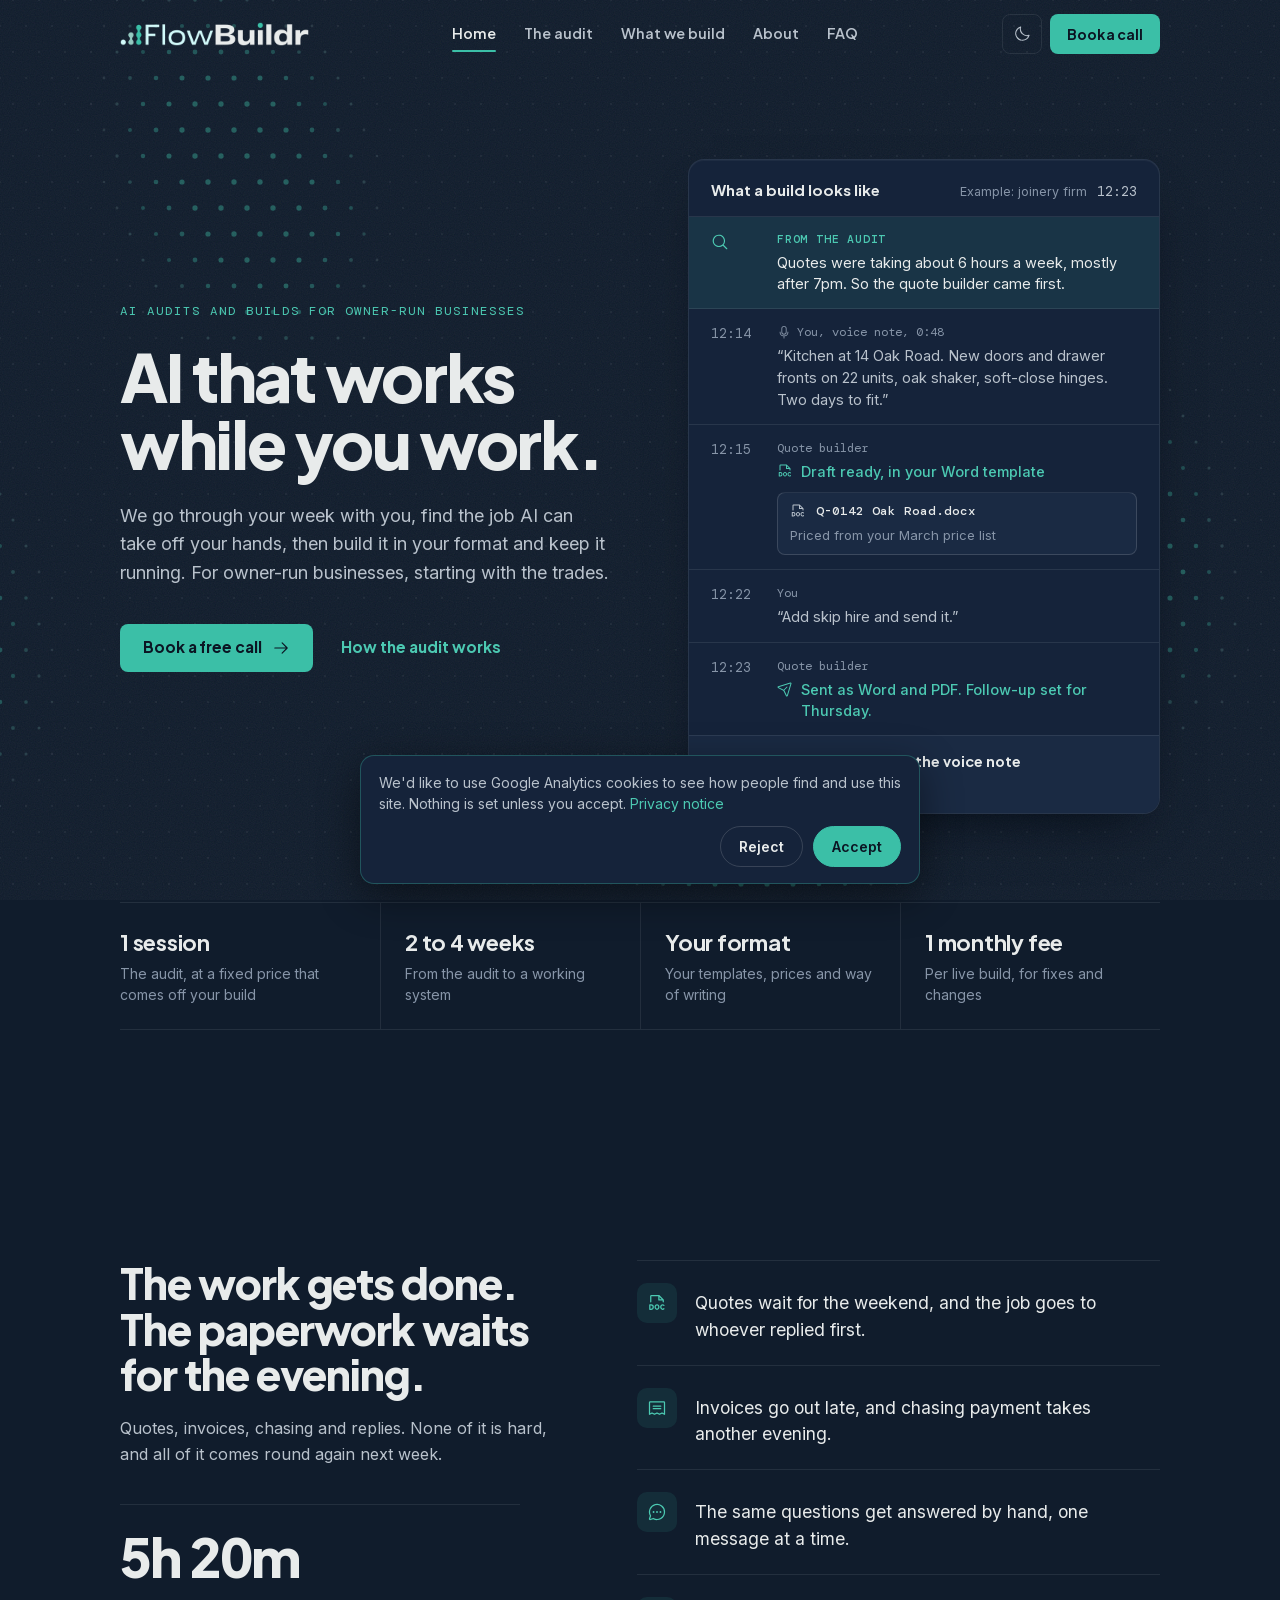
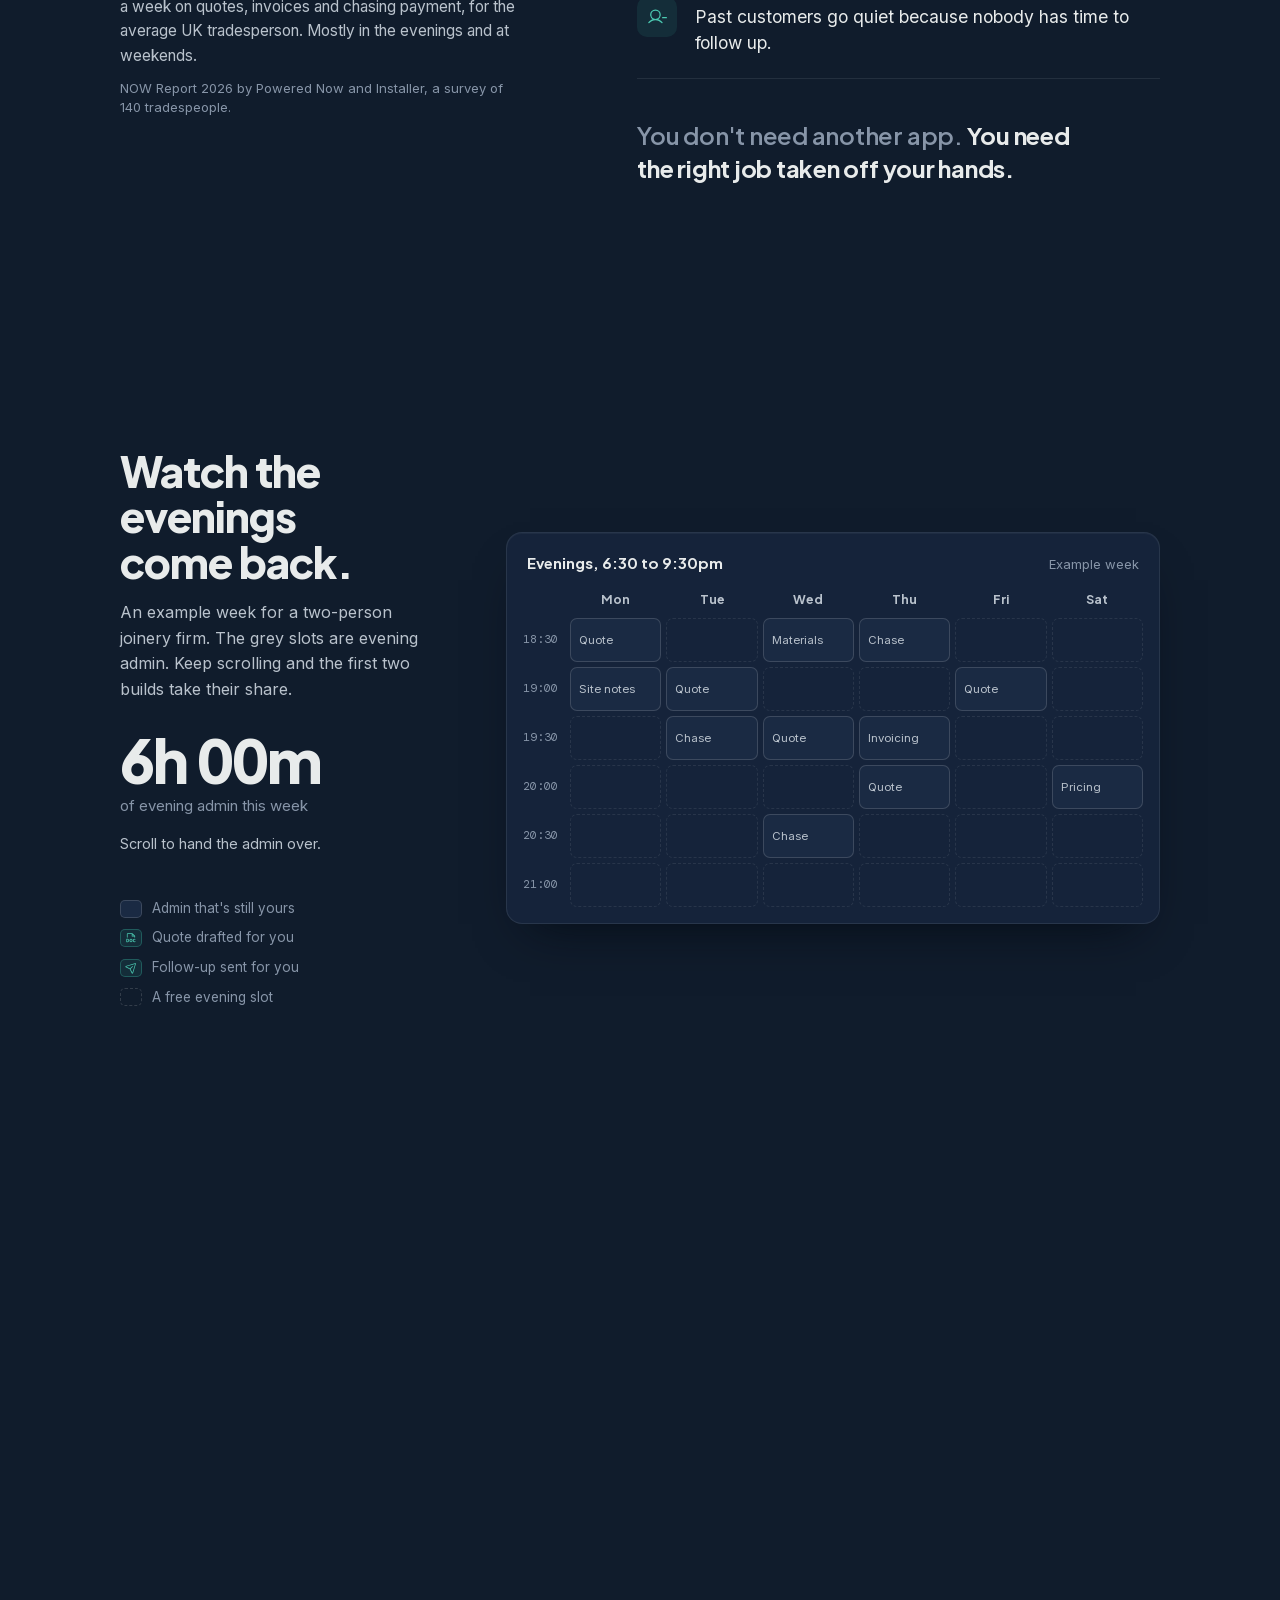
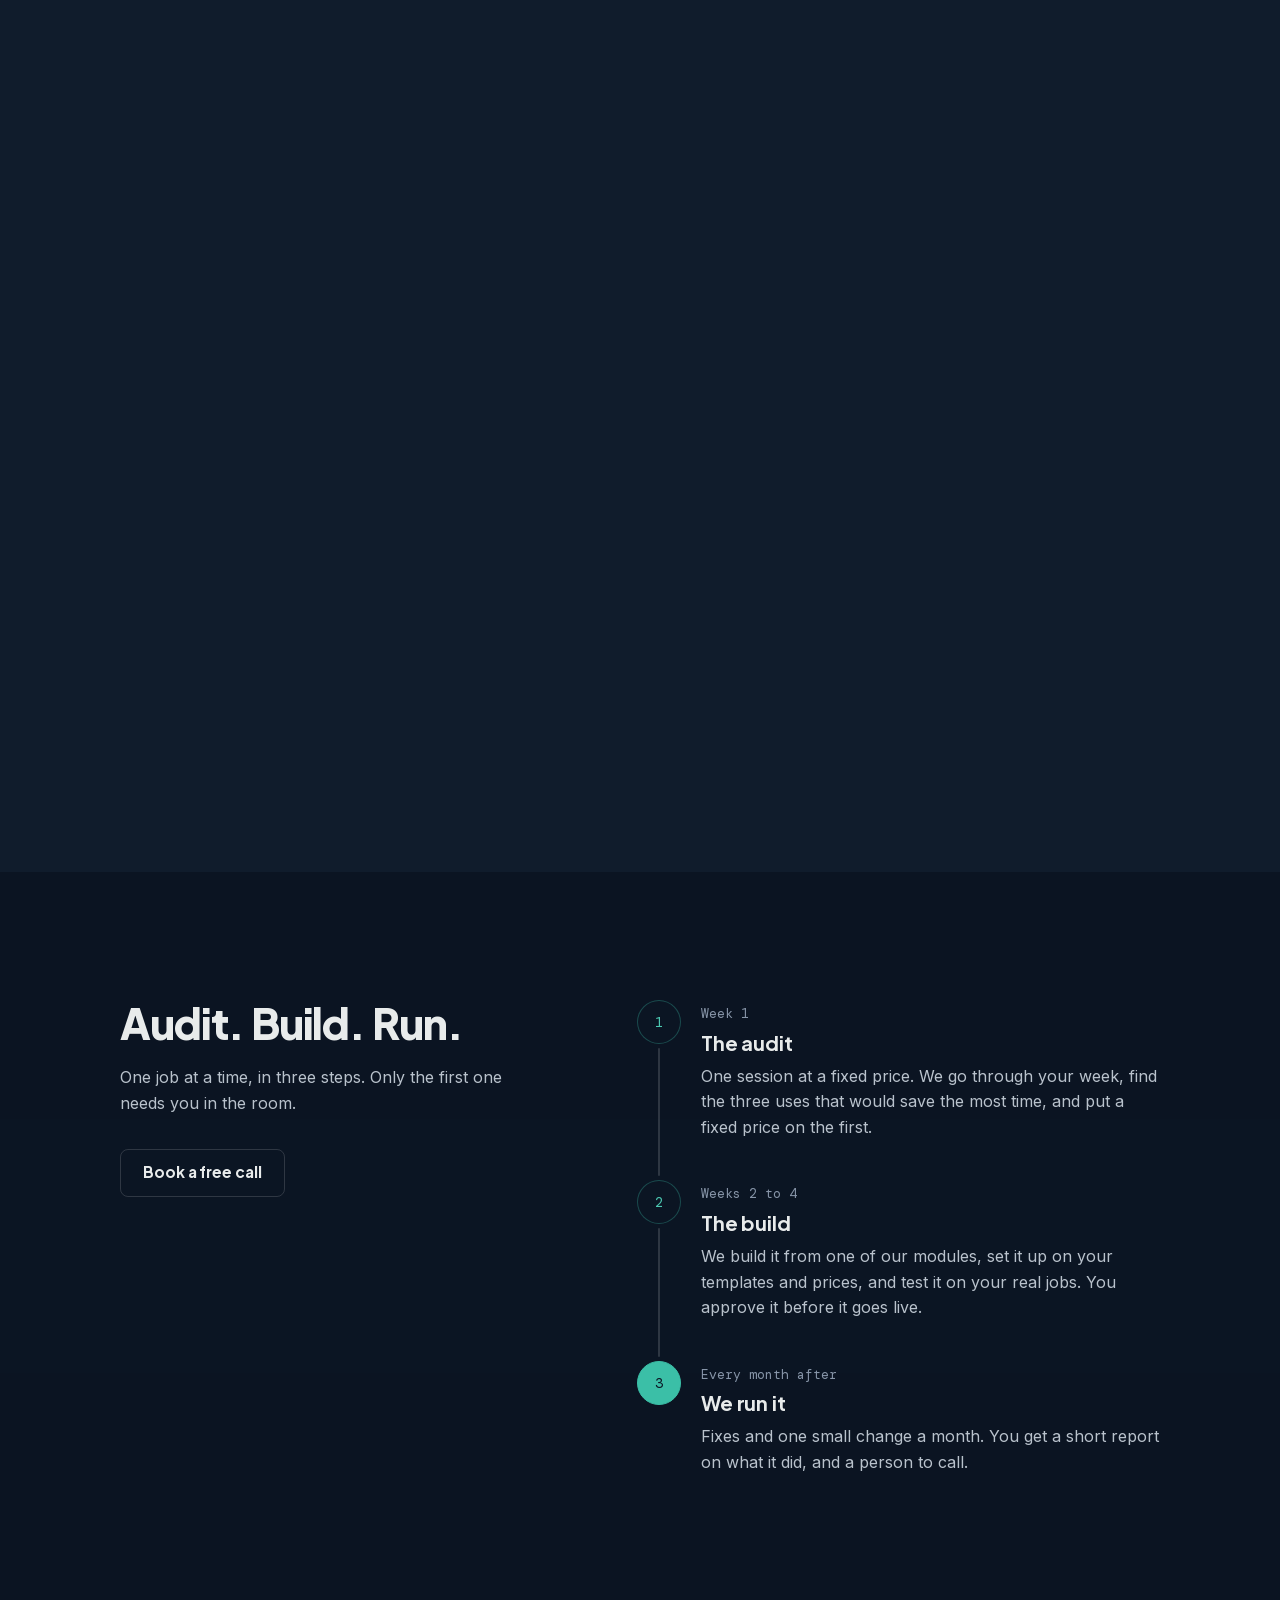
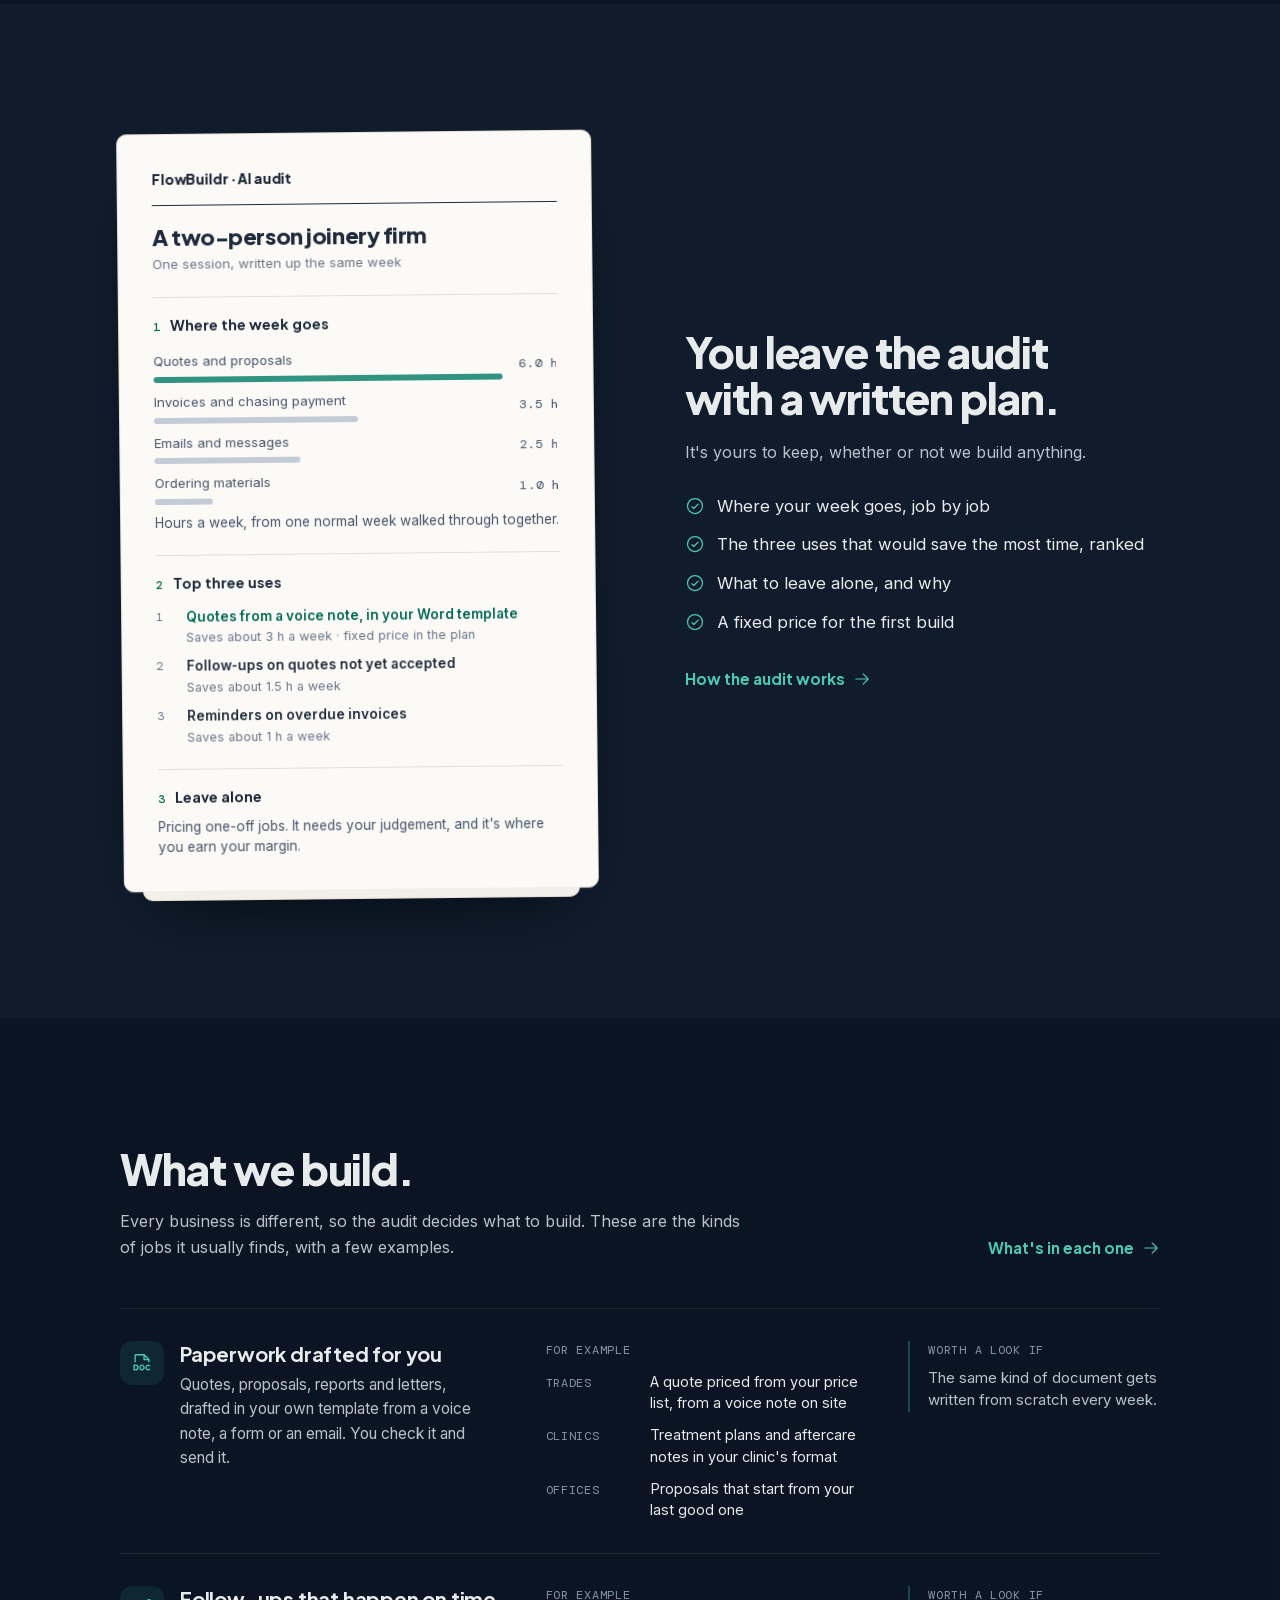
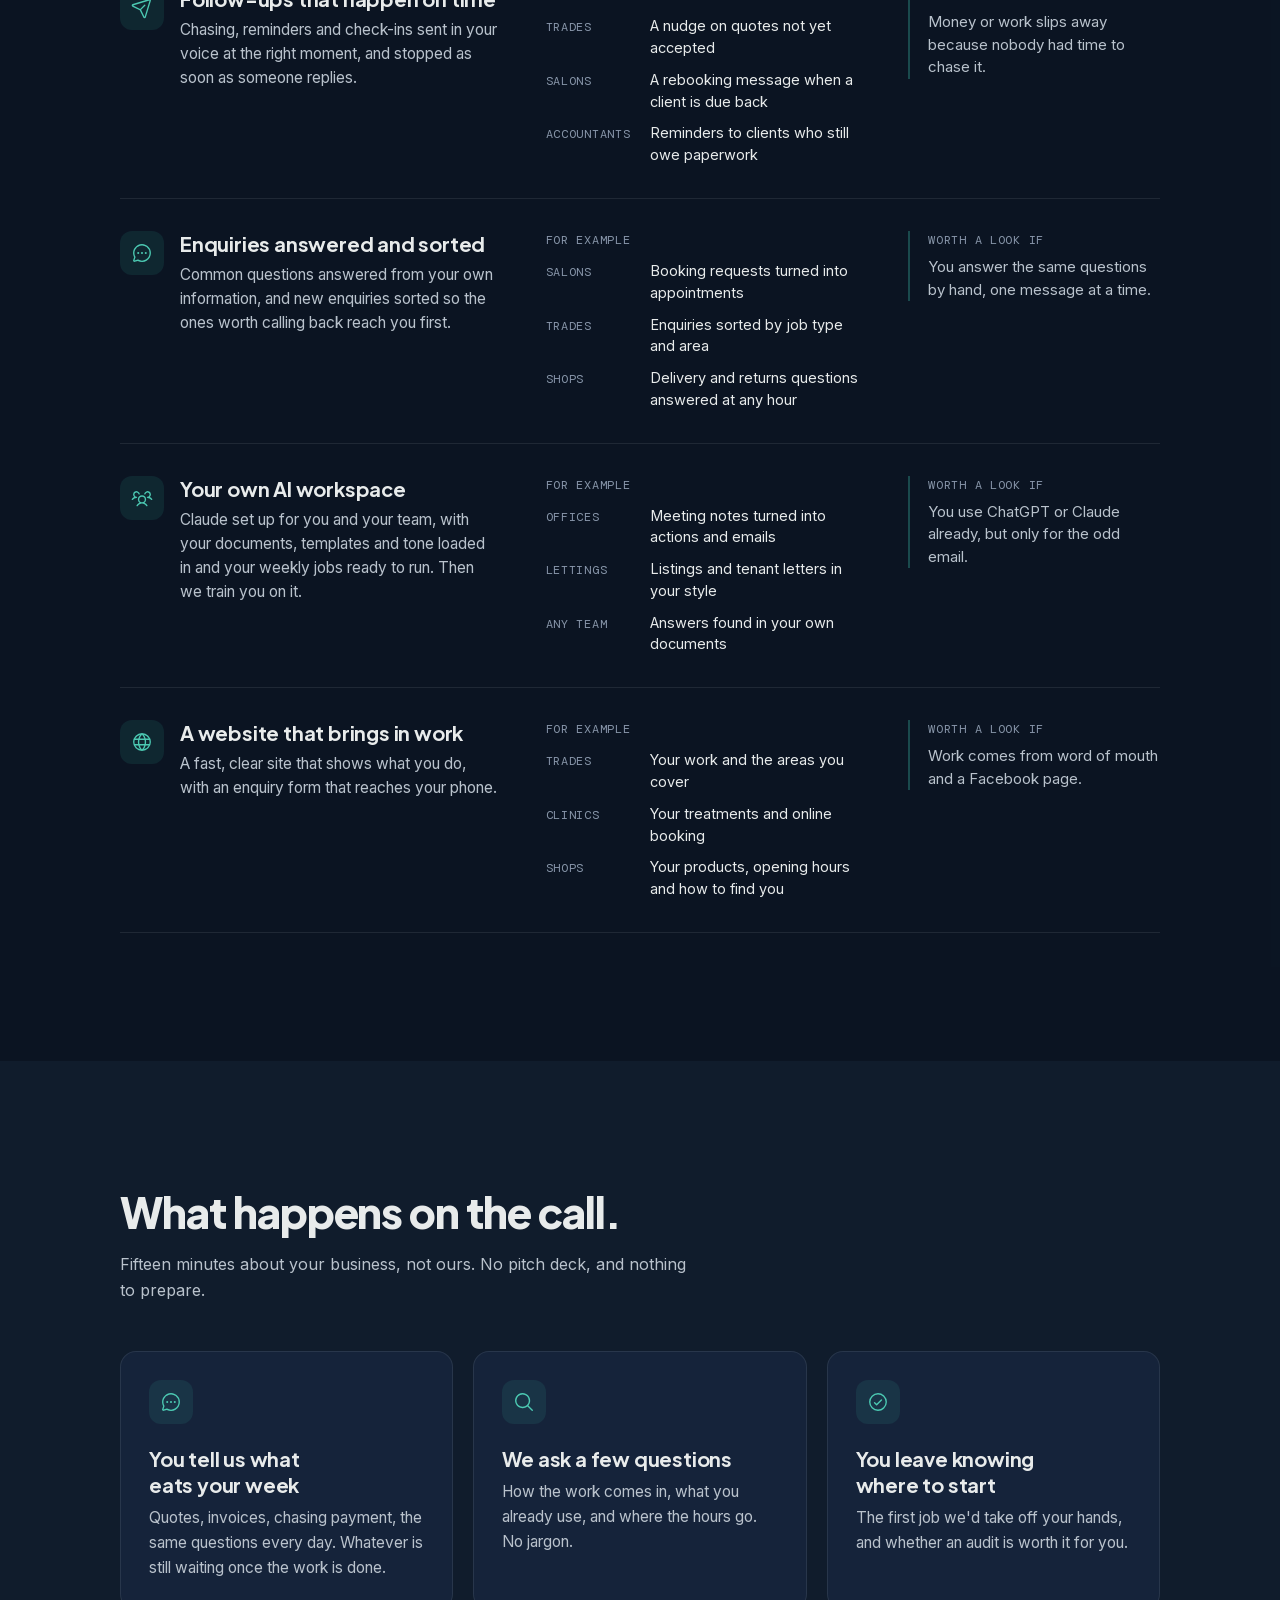
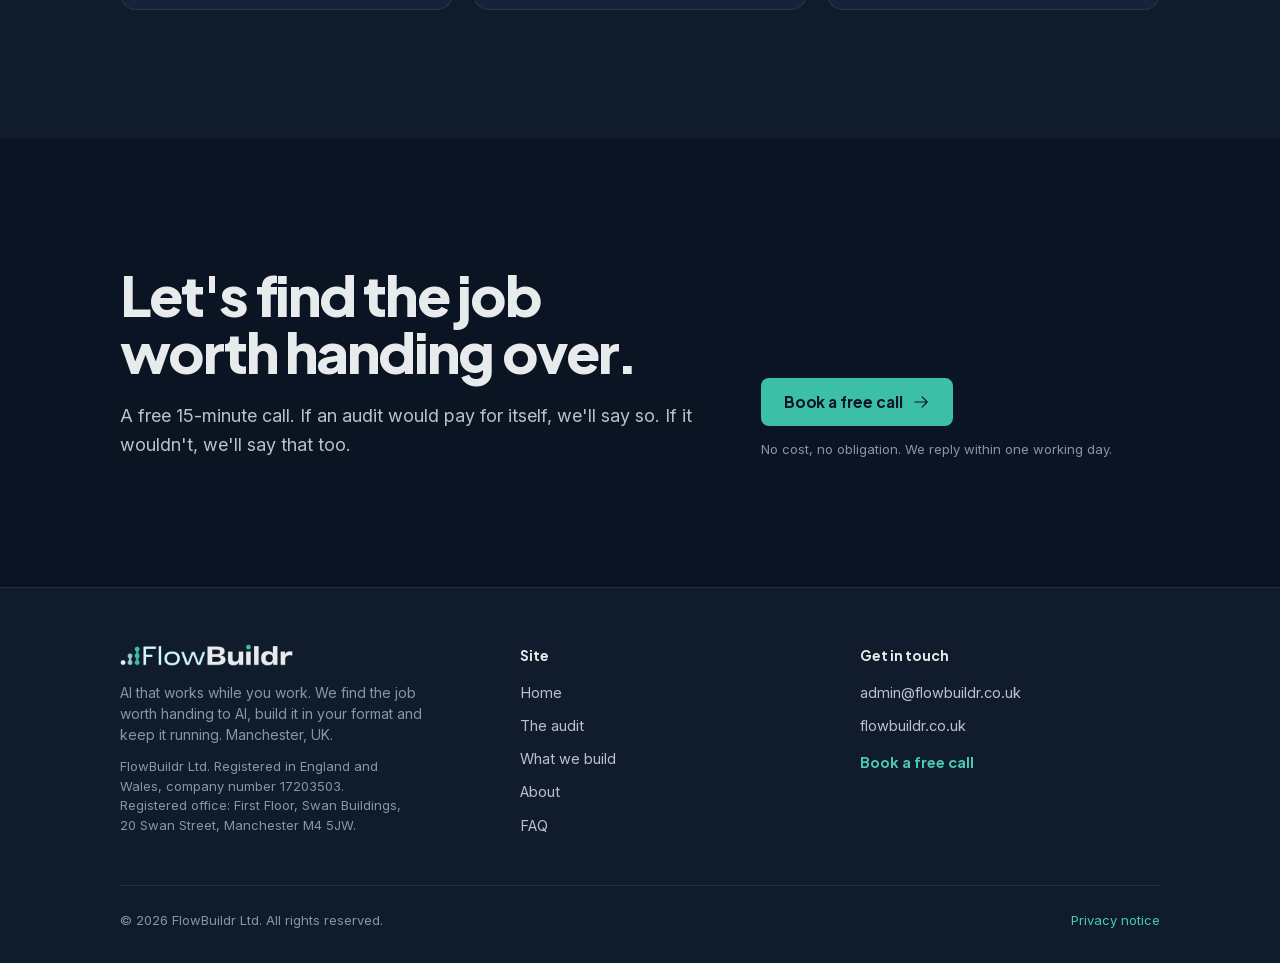
==== commit 18310cba: "Background: stop the dot lattice jumping sideways while scrolling; steadier on phones and tablets Th" ====
--- a/index.html
+++ b/index.html
@@ -99,7 +99,7 @@
 </script>
 <script async src="https://www.googletagmanager.com/gtag/js?id=G-GZK0603EW1"></script>
 <script>gtag('js',new Date());gtag('config','G-GZK0603EW1');</script>
-<link rel="stylesheet" href="/assets/site.css?v=bd875f7d">
+<link rel="stylesheet" href="/assets/site.css?v=8e74cede">
 </head>
 <body>
 <svg width="0" height="0" style="position:absolute" aria-hidden="true" focusable="false"><defs><symbol id="i-address-book" viewBox="0 0 256 256"><path d="M83.19,174.4a8,8,0,0,0,11.21-1.6,52,52,0,0,1,83.2,0,8,8,0,1,0,12.8-9.6A67.88,67.88,0,0,0,163,141.51a40,40,0,1,0-53.94,0A67.88,67.88,0,0,0,81.6,163.2,8,8,0,0,0,83.19,174.4ZM112,112a24,24,0,1,1,24,24A24,24,0,0,1,112,112Zm96-88H64A16,16,0,0,0,48,40V64H32a8,8,0,0,0,0,16H48v40H32a8,8,0,0,0,0,16H48v40H32a8,8,0,0,0,0,16H48v24a16,16,0,0,0,16,16H208a16,16,0,0,0,16-16V40A16,16,0,0,0,208,24Zm0,192H64V40H208Z"/></symbol><symbol id="i-arrow-right" viewBox="0 0 256 256"><path d="M221.66,133.66l-72,72a8,8,0,0,1-11.32-11.32L196.69,136H40a8,8,0,0,1,0-16H196.69L138.34,61.66a8,8,0,0,1,11.32-11.32l72,72A8,8,0,0,1,221.66,133.66Z"/></symbol><symbol id="i-caret-down" viewBox="0 0 256 256"><path d="M213.66,101.66l-80,80a8,8,0,0,1-11.32,0l-80-80A8,8,0,0,1,53.66,90.34L128,164.69l74.34-74.35a8,8,0,0,1,11.32,11.32Z"/></symbol><symbol id="i-chat-circle-dots" viewBox="0 0 256 256"><path d="M140,128a12,12,0,1,1-12-12A12,12,0,0,1,140,128ZM84,116a12,12,0,1,0,12,12A12,12,0,0,0,84,116Zm88,0a12,12,0,1,0,12,12A12,12,0,0,0,172,116Zm60,12A104,104,0,0,1,79.12,219.82L45.07,231.17a16,16,0,0,1-20.24-20.24l11.35-34.05A104,104,0,1,1,232,128Zm-16,0A88,88,0,1,0,51.81,172.06a8,8,0,0,1,.66,6.54L40,216,77.4,203.53a7.85,7.85,0,0,1,2.53-.42,8,8,0,0,1,4,1.08A88,88,0,0,0,216,128Z"/></symbol><symbol id="i-check" viewBox="0 0 256 256"><path d="M229.66,77.66l-128,128a8,8,0,0,1-11.32,0l-56-56a8,8,0,0,1,11.32-11.32L96,188.69,218.34,66.34a8,8,0,0,1,11.32,11.32Z"/></symbol><symbol id="i-check-circle" viewBox="0 0 256 256"><path d="M173.66,98.34a8,8,0,0,1,0,11.32l-56,56a8,8,0,0,1-11.32,0l-24-24a8,8,0,0,1,11.32-11.32L112,148.69l50.34-50.35A8,8,0,0,1,173.66,98.34ZM232,128A104,104,0,1,1,128,24,104.11,104.11,0,0,1,232,128Zm-16,0a88,88,0,1,0-88,88A88.1,88.1,0,0,0,216,128Z"/></symbol><symbol id="i-clock-countdown" viewBox="0 0 256 256"><path d="M232,136.66A104.12,104.12,0,1,1,119.34,24,8,8,0,0,1,120.66,40,88.12,88.12,0,1,0,216,135.34,8,8,0,0,1,232,136.66ZM120,72v56a8,8,0,0,0,8,8h56a8,8,0,0,0,0-16H136V72a8,8,0,0,0-16,0Zm40-24a12,12,0,1,0-12-12A12,12,0,0,0,160,48Zm36,24a12,12,0,1,0-12-12A12,12,0,0,0,196,72Zm24,36a12,12,0,1,0-12-12A12,12,0,0,0,220,108Z"/></symbol><symbol id="i-cloud-check" viewBox="0 0 256 256"><path d="M160,40A88.09,88.09,0,0,0,81.29,88.67,64,64,0,1,0,72,216h88a88,88,0,0,0,0-176Zm0,160H72a48,48,0,0,1,0-96c1.1,0,2.2,0,3.29.11A88,88,0,0,0,72,128a8,8,0,0,0,16,0,72,72,0,1,1,72,72Zm37.66-93.66a8,8,0,0,1,0,11.32l-48,48a8,8,0,0,1-11.32,0l-24-24a8,8,0,0,1,11.32-11.32L144,148.69l42.34-42.35A8,8,0,0,1,197.66,106.34Z"/></symbol><symbol id="i-door-open" viewBox="0 0 256 256"><path d="M232,216H208V40a16,16,0,0,0-16-16H64A16,16,0,0,0,48,40V216H24a8,8,0,0,0,0,16H232a8,8,0,0,0,0-16Zm-40,0H176V40h16ZM64,40h96V216H64Zm80,92a12,12,0,1,1-12-12A12,12,0,0,1,144,132Z"/></symbol><symbol id="i-file-doc" viewBox="0 0 256 256"><path d="M52,144H36a8,8,0,0,0-8,8v56a8,8,0,0,0,8,8H52a36,36,0,0,0,0-72Zm0,56H44V160h8a20,20,0,0,1,0,40Zm169.53-4.91a8,8,0,0,1,.25,11.31A30.06,30.06,0,0,1,200,216c-17.65,0-32-16.15-32-36s14.35-36,32-36a30.06,30.06,0,0,1,21.78,9.6,8,8,0,0,1-11.56,11.06A14.24,14.24,0,0,0,200,160c-8.82,0-16,9-16,20s7.18,20,16,20a14.24,14.24,0,0,0,10.22-4.66A8,8,0,0,1,221.53,195.09ZM128,144c-17.65,0-32,16.15-32,36s14.35,36,32,36,32-16.15,32-36S145.65,144,128,144Zm0,56c-8.82,0-16-9-16-20s7.18-20,16-20,16,9,16,20S136.82,200,128,200ZM48,120a8,8,0,0,0,8-8V40h88V88a8,8,0,0,0,8,8h48v16a8,8,0,0,0,16,0V88a8,8,0,0,0-2.34-5.66l-56-56A8,8,0,0,0,152,24H56A16,16,0,0,0,40,40v72A8,8,0,0,0,48,120ZM160,51.31,188.69,80H160Z"/></symbol><symbol id="i-file-text" viewBox="0 0 256 256"><path d="M213.66,82.34l-56-56A8,8,0,0,0,152,24H56A16,16,0,0,0,40,40V216a16,16,0,0,0,16,16H200a16,16,0,0,0,16-16V88A8,8,0,0,0,213.66,82.34ZM160,51.31,188.69,80H160ZM200,216H56V40h88V88a8,8,0,0,0,8,8h48V216Zm-32-80a8,8,0,0,1-8,8H96a8,8,0,0,1,0-16h64A8,8,0,0,1,168,136Zm0,32a8,8,0,0,1-8,8H96a8,8,0,0,1,0-16h64A8,8,0,0,1,168,168Z"/></symbol><symbol id="i-globe" viewBox="0 0 256 256"><path d="M128,24h0A104,104,0,1,0,232,128,104.12,104.12,0,0,0,128,24Zm88,104a87.61,87.61,0,0,1-3.33,24H174.16a157.44,157.44,0,0,0,0-48h38.51A87.61,87.61,0,0,1,216,128ZM102,168H154a115.11,115.11,0,0,1-26,45A115.27,115.27,0,0,1,102,168Zm-3.9-16a140.84,140.84,0,0,1,0-48h59.88a140.84,140.84,0,0,1,0,48ZM40,128a87.61,87.61,0,0,1,3.33-24H81.84a157.44,157.44,0,0,0,0,48H43.33A87.61,87.61,0,0,1,40,128ZM154,88H102a115.11,115.11,0,0,1,26-45A115.27,115.27,0,0,1,154,88Zm52.33,0H170.71a135.28,135.28,0,0,0-22.3-45.6A88.29,88.29,0,0,1,206.37,88ZM107.59,42.4A135.28,135.28,0,0,0,85.29,88H49.63A88.29,88.29,0,0,1,107.59,42.4ZM49.63,168H85.29a135.28,135.28,0,0,0,22.3,45.6A88.29,88.29,0,0,1,49.63,168Zm98.78,45.6a135.28,135.28,0,0,0,22.3-45.6h35.66A88.29,88.29,0,0,1,148.41,213.6Z"/></symbol><symbol id="i-hand-coins" viewBox="0 0 256 256"><path d="M230.33,141.06a24.43,24.43,0,0,0-21.24-4.23l-41.84,9.62A28,28,0,0,0,140,112H89.94a31.82,31.82,0,0,0-22.63,9.37L44.69,144H16A16,16,0,0,0,0,160v40a16,16,0,0,0,16,16H120a7.93,7.93,0,0,0,1.94-.24l64-16a6.94,6.94,0,0,0,1.19-.4L226,182.82l.44-.2a24.6,24.6,0,0,0,3.93-41.56ZM16,160H40v40H16Zm203.43,8.21-38,16.18L119,200H56V155.31l22.63-22.62A15.86,15.86,0,0,1,89.94,128H140a12,12,0,0,1,0,24H112a8,8,0,0,0,0,16h32a8.32,8.32,0,0,0,1.79-.2l67-15.41.31-.08a8.6,8.6,0,0,1,6.3,15.9ZM164,96a36,36,0,0,0,5.9-.48,36,36,0,1,0,28.22-47A36,36,0,1,0,164,96Zm60-12a20,20,0,1,1-20-20A20,20,0,0,1,224,84ZM164,40a20,20,0,0,1,19.25,14.61,36,36,0,0,0-15,24.93A20.42,20.42,0,0,1,164,80a20,20,0,0,1,0-40Z"/></symbol><symbol id="i-list" viewBox="0 0 256 256"><path d="M224,128a8,8,0,0,1-8,8H40a8,8,0,0,1,0-16H216A8,8,0,0,1,224,128ZM40,72H216a8,8,0,0,0,0-16H40a8,8,0,0,0,0,16ZM216,184H40a8,8,0,0,0,0,16H216a8,8,0,0,0,0-16Z"/></symbol><symbol id="i-list-checks" viewBox="0 0 256 256"><path d="M224,128a8,8,0,0,1-8,8H128a8,8,0,0,1,0-16h88A8,8,0,0,1,224,128ZM128,72h88a8,8,0,0,0,0-16H128a8,8,0,0,0,0,16Zm88,112H128a8,8,0,0,0,0,16h88a8,8,0,0,0,0-16ZM82.34,42.34,56,68.69,45.66,58.34A8,8,0,0,0,34.34,69.66l16,16a8,8,0,0,0,11.32,0l32-32A8,8,0,0,0,82.34,42.34Zm0,64L56,132.69,45.66,122.34a8,8,0,0,0-11.32,11.32l16,16a8,8,0,0,0,11.32,0l32-32a8,8,0,0,0-11.32-11.32Zm0,64L56,196.69,45.66,186.34a8,8,0,0,0-11.32,11.32l16,16a8,8,0,0,0,11.32,0l32-32a8,8,0,0,0-11.32-11.32Z"/></symbol><symbol id="i-magnifying-glass" viewBox="0 0 256 256"><path d="M229.66,218.34l-50.07-50.06a88.11,88.11,0,1,0-11.31,11.31l50.06,50.07a8,8,0,0,0,11.32-11.32ZM40,112a72,72,0,1,1,72,72A72.08,72.08,0,0,1,40,112Z"/></symbol><symbol id="i-microphone" viewBox="0 0 256 256"><path d="M128,176a48.05,48.05,0,0,0,48-48V64a48,48,0,0,0-96,0v64A48.05,48.05,0,0,0,128,176ZM96,64a32,32,0,0,1,64,0v64a32,32,0,0,1-64,0Zm40,143.6V240a8,8,0,0,1-16,0V207.6A80.11,80.11,0,0,1,48,128a8,8,0,0,1,16,0,64,64,0,0,0,128,0,8,8,0,0,1,16,0A80.11,80.11,0,0,1,136,207.6Z"/></symbol><symbol id="i-moon" viewBox="0 0 256 256"><path d="M233.54,142.23a8,8,0,0,0-8-2,88.08,88.08,0,0,1-109.8-109.8,8,8,0,0,0-10-10,104.84,104.84,0,0,0-52.91,37A104,104,0,0,0,136,224a103.09,103.09,0,0,0,62.52-20.88,104.84,104.84,0,0,0,37-52.91A8,8,0,0,0,233.54,142.23ZM188.9,190.34A88,88,0,0,1,65.66,67.11a89,89,0,0,1,31.4-26A106,106,0,0,0,96,56,104.11,104.11,0,0,0,200,160a106,106,0,0,0,14.92-1.06A89,89,0,0,1,188.9,190.34Z"/></symbol><symbol id="i-note-pencil" viewBox="0 0 256 256"><path d="M229.66,58.34l-32-32a8,8,0,0,0-11.32,0l-96,96A8,8,0,0,0,88,128v32a8,8,0,0,0,8,8h32a8,8,0,0,0,5.66-2.34l96-96A8,8,0,0,0,229.66,58.34ZM124.69,152H104V131.31l64-64L188.69,88ZM200,76.69,179.31,56,192,43.31,212.69,64ZM224,128v80a16,16,0,0,1-16,16H48a16,16,0,0,1-16-16V48A16,16,0,0,1,48,32h80a8,8,0,0,1,0,16H48V208H208V128a8,8,0,0,1,16,0Z"/></symbol><symbol id="i-paper-plane-tilt" viewBox="0 0 256 256"><path d="M227.32,28.68a16,16,0,0,0-15.66-4.08l-.15,0L19.57,82.84a16,16,0,0,0-2.49,29.8L102,154l41.3,84.87A15.86,15.86,0,0,0,157.74,248q.69,0,1.38-.06a15.88,15.88,0,0,0,14-11.51l58.2-191.94c0-.05,0-.1,0-.15A16,16,0,0,0,227.32,28.68ZM157.83,231.85l-.05.14,0-.07-40.06-82.3,48-48a8,8,0,0,0-11.31-11.31l-48,48L24.08,98.25l-.07,0,.14,0L216,40Z"/></symbol><symbol id="i-plus" viewBox="0 0 256 256"><path d="M224,128a8,8,0,0,1-8,8H136v80a8,8,0,0,1-16,0V136H40a8,8,0,0,1,0-16h80V40a8,8,0,0,1,16,0v80h80A8,8,0,0,1,224,128Z"/></symbol><symbol id="i-receipt" viewBox="0 0 256 256"><path d="M72,104a8,8,0,0,1,8-8h96a8,8,0,0,1,0,16H80A8,8,0,0,1,72,104Zm8,40h96a8,8,0,0,0,0-16H80a8,8,0,0,0,0,16ZM232,56V208a8,8,0,0,1-11.58,7.15L192,200.94l-28.42,14.21a8,8,0,0,1-7.16,0L128,200.94,99.58,215.15a8,8,0,0,1-7.16,0L64,200.94,35.58,215.15A8,8,0,0,1,24,208V56A16,16,0,0,1,40,40H216A16,16,0,0,1,232,56Zm-16,0H40V195.06l20.42-10.22a8,8,0,0,1,7.16,0L96,199.06l28.42-14.22a8,8,0,0,1,7.16,0L160,199.06l28.42-14.22a8,8,0,0,1,7.16,0L216,195.06Z"/></symbol><symbol id="i-sun" viewBox="0 0 256 256"><path d="M120,40V16a8,8,0,0,1,16,0V40a8,8,0,0,1-16,0Zm72,88a64,64,0,1,1-64-64A64.07,64.07,0,0,1,192,128Zm-16,0a48,48,0,1,0-48,48A48.05,48.05,0,0,0,176,128ZM58.34,69.66A8,8,0,0,0,69.66,58.34l-16-16A8,8,0,0,0,42.34,53.66Zm0,116.68-16,16a8,8,0,0,0,11.32,11.32l16-16a8,8,0,0,0-11.32-11.32ZM192,72a8,8,0,0,0,5.66-2.34l16-16a8,8,0,0,0-11.32-11.32l-16,16A8,8,0,0,0,192,72Zm5.66,114.34a8,8,0,0,0-11.32,11.32l16,16a8,8,0,0,0,11.32-11.32ZM48,128a8,8,0,0,0-8-8H16a8,8,0,0,0,0,16H40A8,8,0,0,0,48,128Zm80,80a8,8,0,0,0-8,8v24a8,8,0,0,0,16,0V216A8,8,0,0,0,128,208Zm112-88H216a8,8,0,0,0,0,16h24a8,8,0,0,0,0-16Z"/></symbol><symbol id="i-user-minus" viewBox="0 0 256 256"><path d="M256,136a8,8,0,0,1-8,8H200a8,8,0,0,1,0-16h48A8,8,0,0,1,256,136Zm-57.87,58.85a8,8,0,0,1-12.26,10.3C165.75,181.19,138.09,168,108,168s-57.75,13.19-77.87,37.15a8,8,0,0,1-12.25-10.3c14.94-17.78,33.52-30.41,54.17-37.17a68,68,0,1,1,71.9,0C164.6,164.44,183.18,177.07,198.13,194.85ZM108,152a52,52,0,1,0-52-52A52.06,52.06,0,0,0,108,152Z"/></symbol><symbol id="i-users-three" viewBox="0 0 256 256"><path d="M244.8,150.4a8,8,0,0,1-11.2-1.6A51.6,51.6,0,0,0,192,128a8,8,0,0,1-7.37-4.89,8,8,0,0,1,0-6.22A8,8,0,0,1,192,112a24,24,0,1,0-23.24-30,8,8,0,1,1-15.5-4A40,40,0,1,1,219,117.51a67.94,67.94,0,0,1,27.43,21.68A8,8,0,0,1,244.8,150.4ZM190.92,212a8,8,0,1,1-13.84,8,57,57,0,0,0-98.16,0,8,8,0,1,1-13.84-8,72.06,72.06,0,0,1,33.74-29.92,48,48,0,1,1,58.36,0A72.06,72.06,0,0,1,190.92,212ZM128,176a32,32,0,1,0-32-32A32,32,0,0,0,128,176ZM72,120a8,8,0,0,0-8-8A24,24,0,1,1,87.24,82a8,8,0,1,0,15.5-4A40,40,0,1,0,37,117.51,67.94,67.94,0,0,0,9.6,139.19a8,8,0,1,0,12.8,9.61A51.6,51.6,0,0,1,64,128,8,8,0,0,0,72,120Z"/></symbol><symbol id="i-wrench" viewBox="0 0 256 256"><path d="M226.76,69a8,8,0,0,0-12.84-2.88l-40.3,37.19-17.23-3.7-3.7-17.23,37.19-40.3A8,8,0,0,0,187,29.24,72,72,0,0,0,88,96,72.34,72.34,0,0,0,94,124.94L33.79,177c-.15.12-.29.26-.43.39a32,32,0,0,0,45.26,45.26c.13-.13.27-.28.39-.42L131.06,162A72,72,0,0,0,232,96,71.56,71.56,0,0,0,226.76,69ZM160,152a56.14,56.14,0,0,1-27.07-7,8,8,0,0,0-9.92,1.77L67.11,211.51a16,16,0,0,1-22.62-22.62L109.18,133a8,8,0,0,0,1.77-9.93,56,56,0,0,1,58.36-82.31l-31.2,33.81a8,8,0,0,0-1.94,7.1L141.83,108a8,8,0,0,0,6.14,6.14l26.35,5.66a8,8,0,0,0,7.1-1.94l33.81-31.2A56.06,56.06,0,0,1,160,152Z"/></symbol><symbol id="i-x" viewBox="0 0 256 256"><path d="M205.66,194.34a8,8,0,0,1-11.32,11.32L128,139.31,61.66,205.66a8,8,0,0,1-11.32-11.32L116.69,128,50.34,61.66A8,8,0,0,1,61.66,50.34L128,116.69l66.34-66.35a8,8,0,0,1,11.32,11.32L139.31,128Z"/></symbol></defs></svg>
@@ -393,13 +393,13 @@
   </div>
 </dialog>
 
-<script defer src="/assets/site.js?v=bd875f7d"></script>
+<script defer src="/assets/site.js?v=8e74cede"></script>
 
 <!-- Cookie consent (UK PECR): analytics cookies only after Accept -->
 <div class="cc" id="cookie-consent" role="region" aria-label="Cookie consent" hidden>
   <p>We'd like to use Google Analytics cookies to see how people find and use this site. Nothing is set unless you accept. <a href="/privacy/" data-go="privacy">Privacy notice</a></p>
   <div class="cc-row"><button type="button" class="cc-no" data-consent="denied">Reject</button><button type="button" class="cc-yes" data-consent="granted">Accept</button></div>
 </div>
-<script defer src="/assets/consent.js?v=bd875f7d"></script>
+<script defer src="/assets/consent.js?v=8e74cede"></script>
 </body>
 </html>
--- a/assets/site.css
+++ b/assets/site.css
@@ -494,10 +494,12 @@
 }
 @media (max-height:700px) and (min-width:901px){.slot{height:34px}}
 
-/* Background: a lattice of the logo's dots, with teal ridges that flow as you scroll */
-.bg-layer{position:fixed;inset:0;z-index:0;pointer-events:none;overflow:hidden}
+/* Background: a lattice of the logo's dots, with teal ridges that flow as you scroll.
+   The layer is 100lvh (the tallest the screen gets) so a phone's address bar sliding away never resizes it. The grain is a
+   plain layer the size of the screen: it used to be four screens big with a blend mode, which phones struggled to composite. */
+.bg-layer{position:fixed;top:0;left:0;width:100%;height:100vh;height:100lvh;z-index:0;pointer-events:none;overflow:hidden}
 .bg-layer canvas{position:absolute;inset:0;width:100%;height:100%}
-.bg-layer::after{content:"";position:absolute;inset:-50%;opacity:var(--grain-o);mix-blend-mode:overlay;background-image:url("data:image/svg+xml,%3Csvg xmlns='http://www.w3.org/2000/svg' width='160' height='160'%3E%3Cfilter id='n'%3E%3CfeTurbulence type='fractalNoise' baseFrequency='.85' numOctaves='3' stitchTiles='stitch'/%3E%3C/filter%3E%3Crect width='100%25' height='100%25' filter='url(%23n)'/%3E%3C/svg%3E")}
+.bg-layer::after{content:"";position:absolute;inset:0;opacity:var(--grain-o);background-image:url("data:image/svg+xml,%3Csvg xmlns='http://www.w3.org/2000/svg' width='160' height='160'%3E%3Cfilter id='n'%3E%3CfeTurbulence type='fractalNoise' baseFrequency='.85' numOctaves='3' stitchTiles='stitch'/%3E%3C/filter%3E%3Crect width='100%25' height='100%25' filter='url(%23n)'/%3E%3C/svg%3E")}
 .site{position:relative;z-index:1}
 .band{background:var(--bg-2-a)}
 /* Cursor spotlight (fine pointers only) */
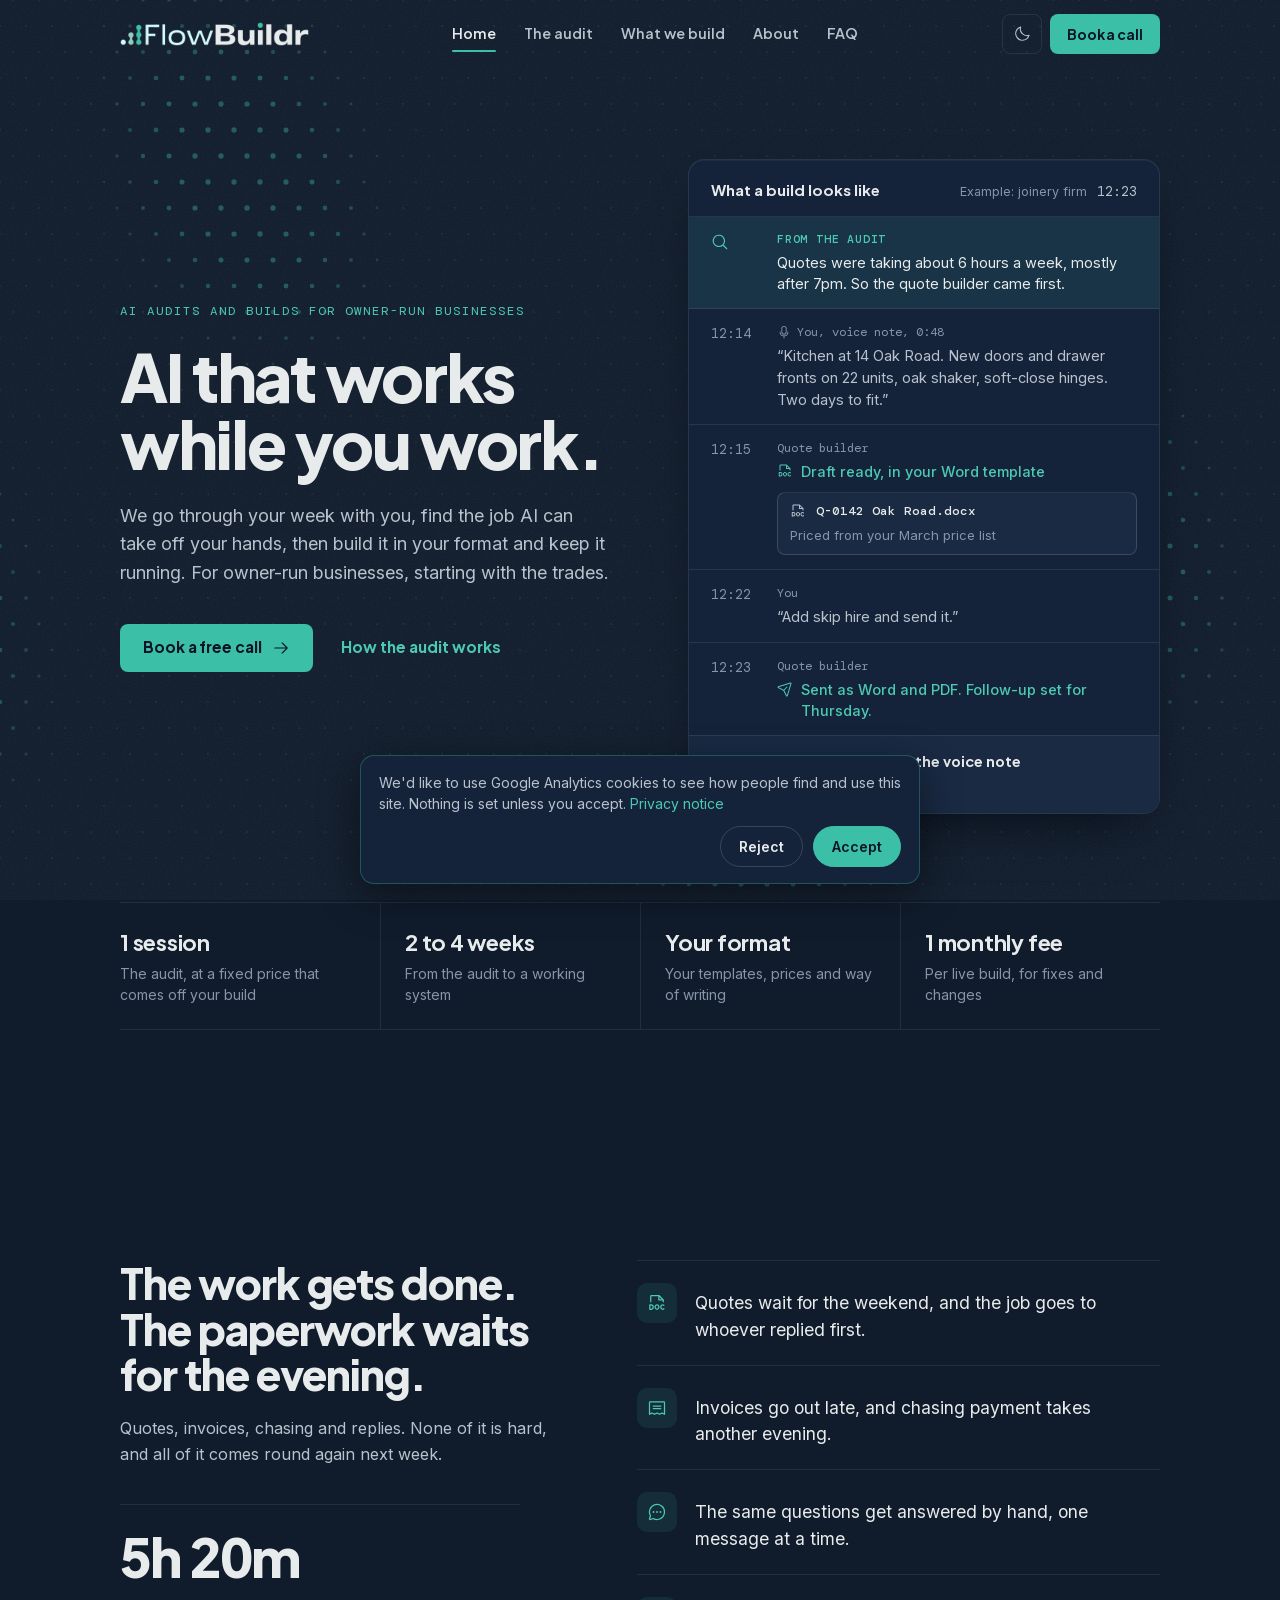
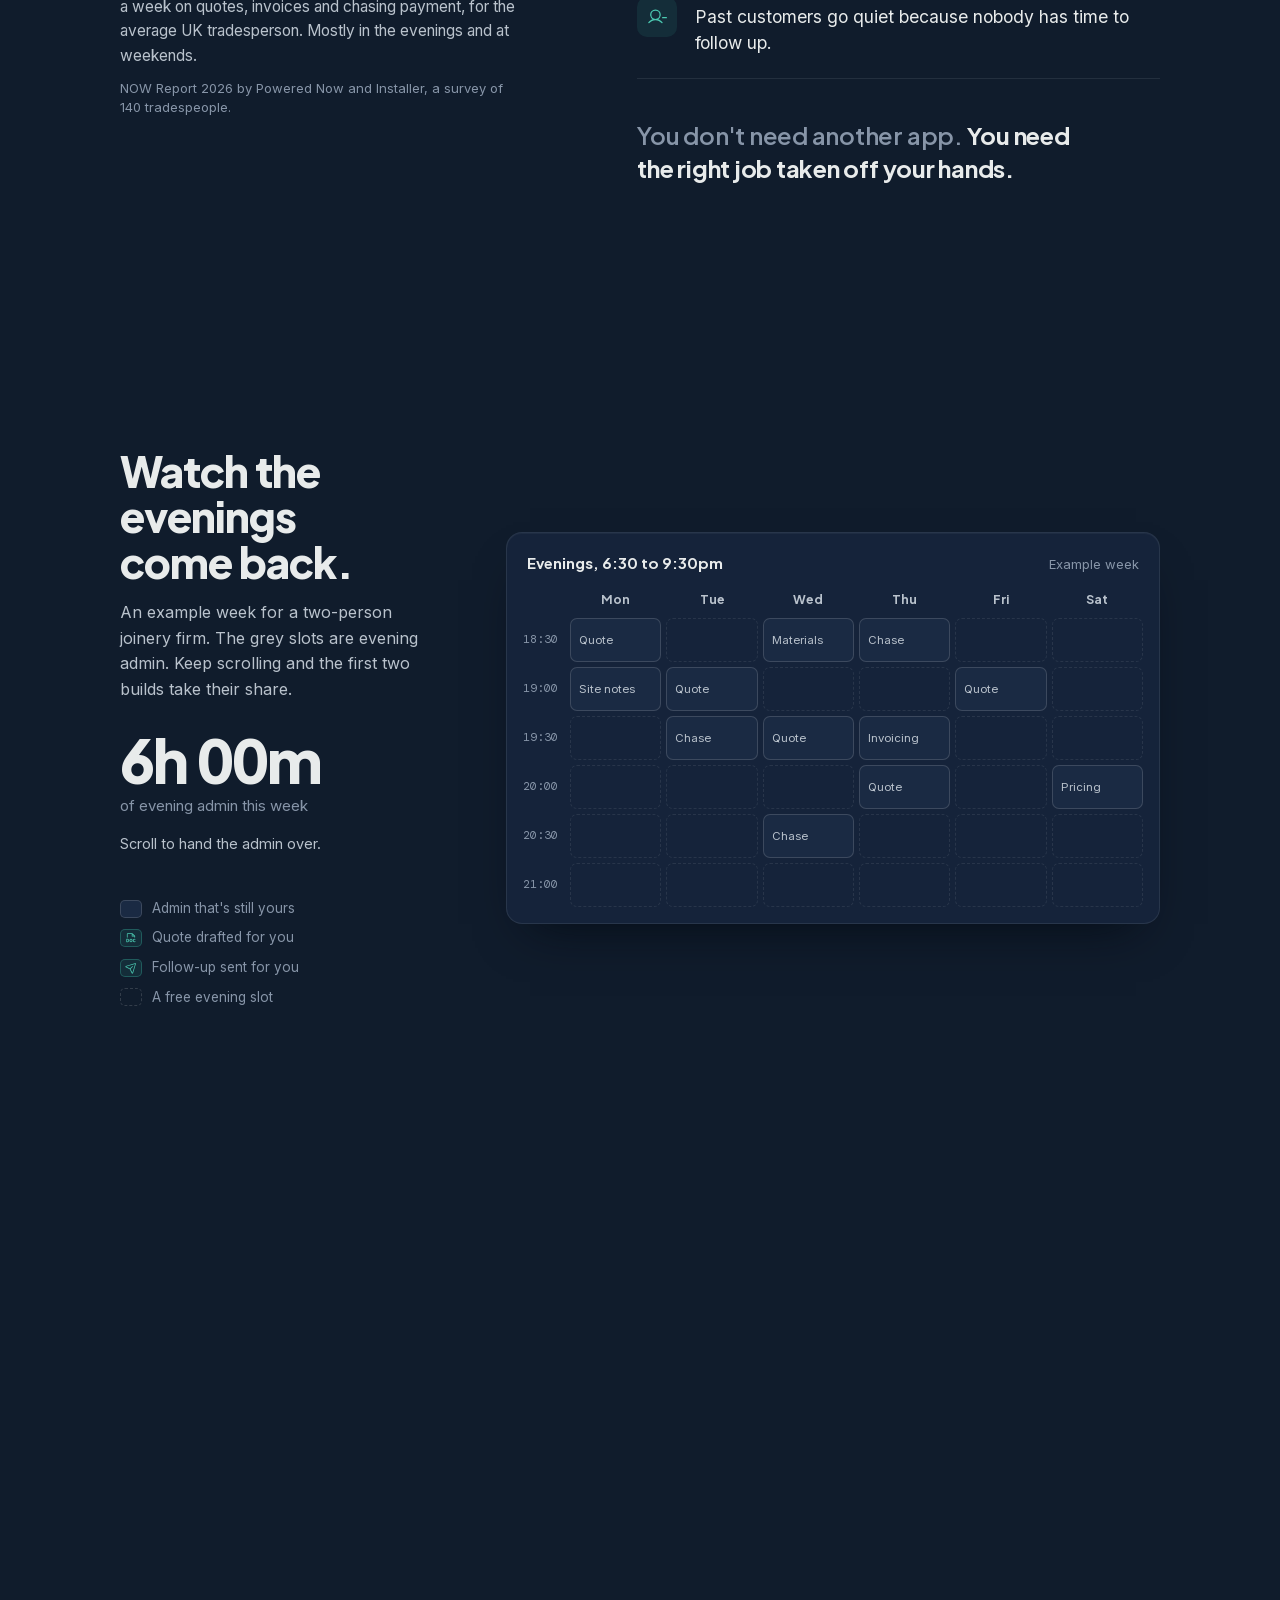
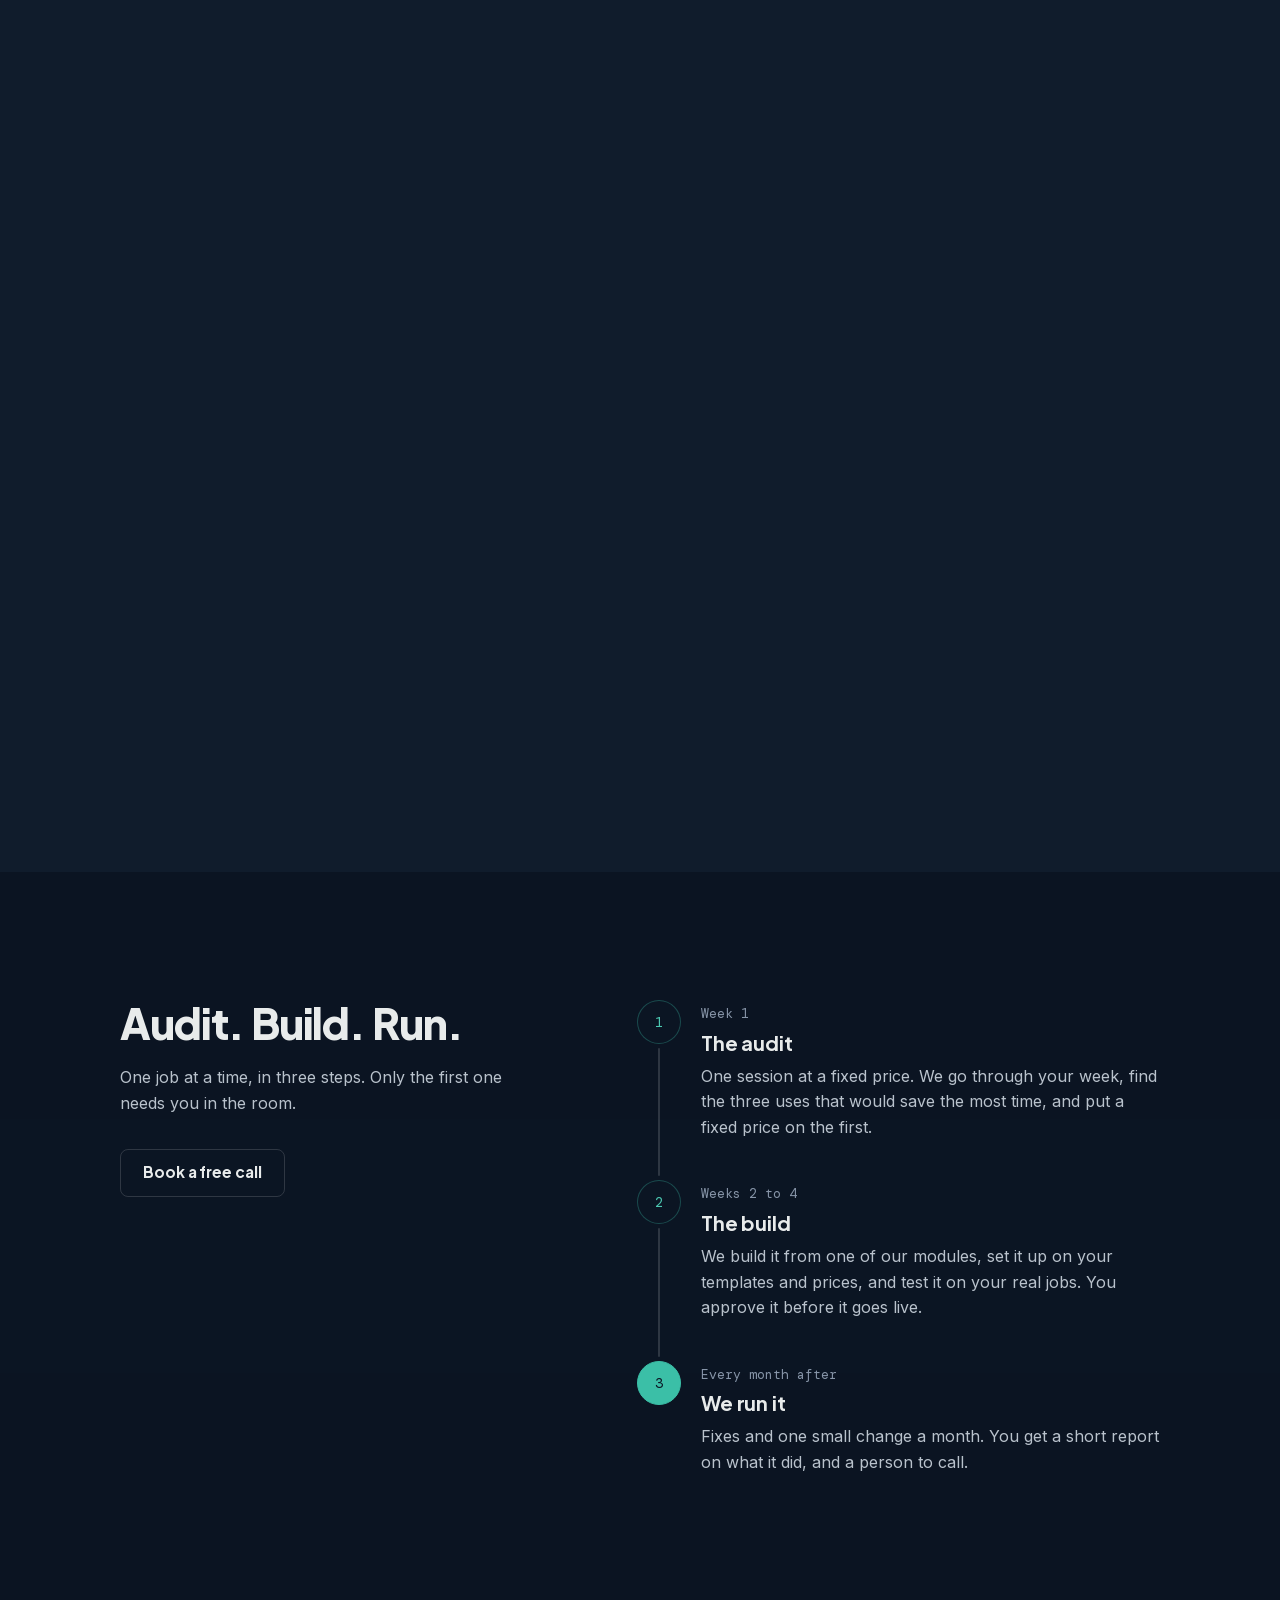
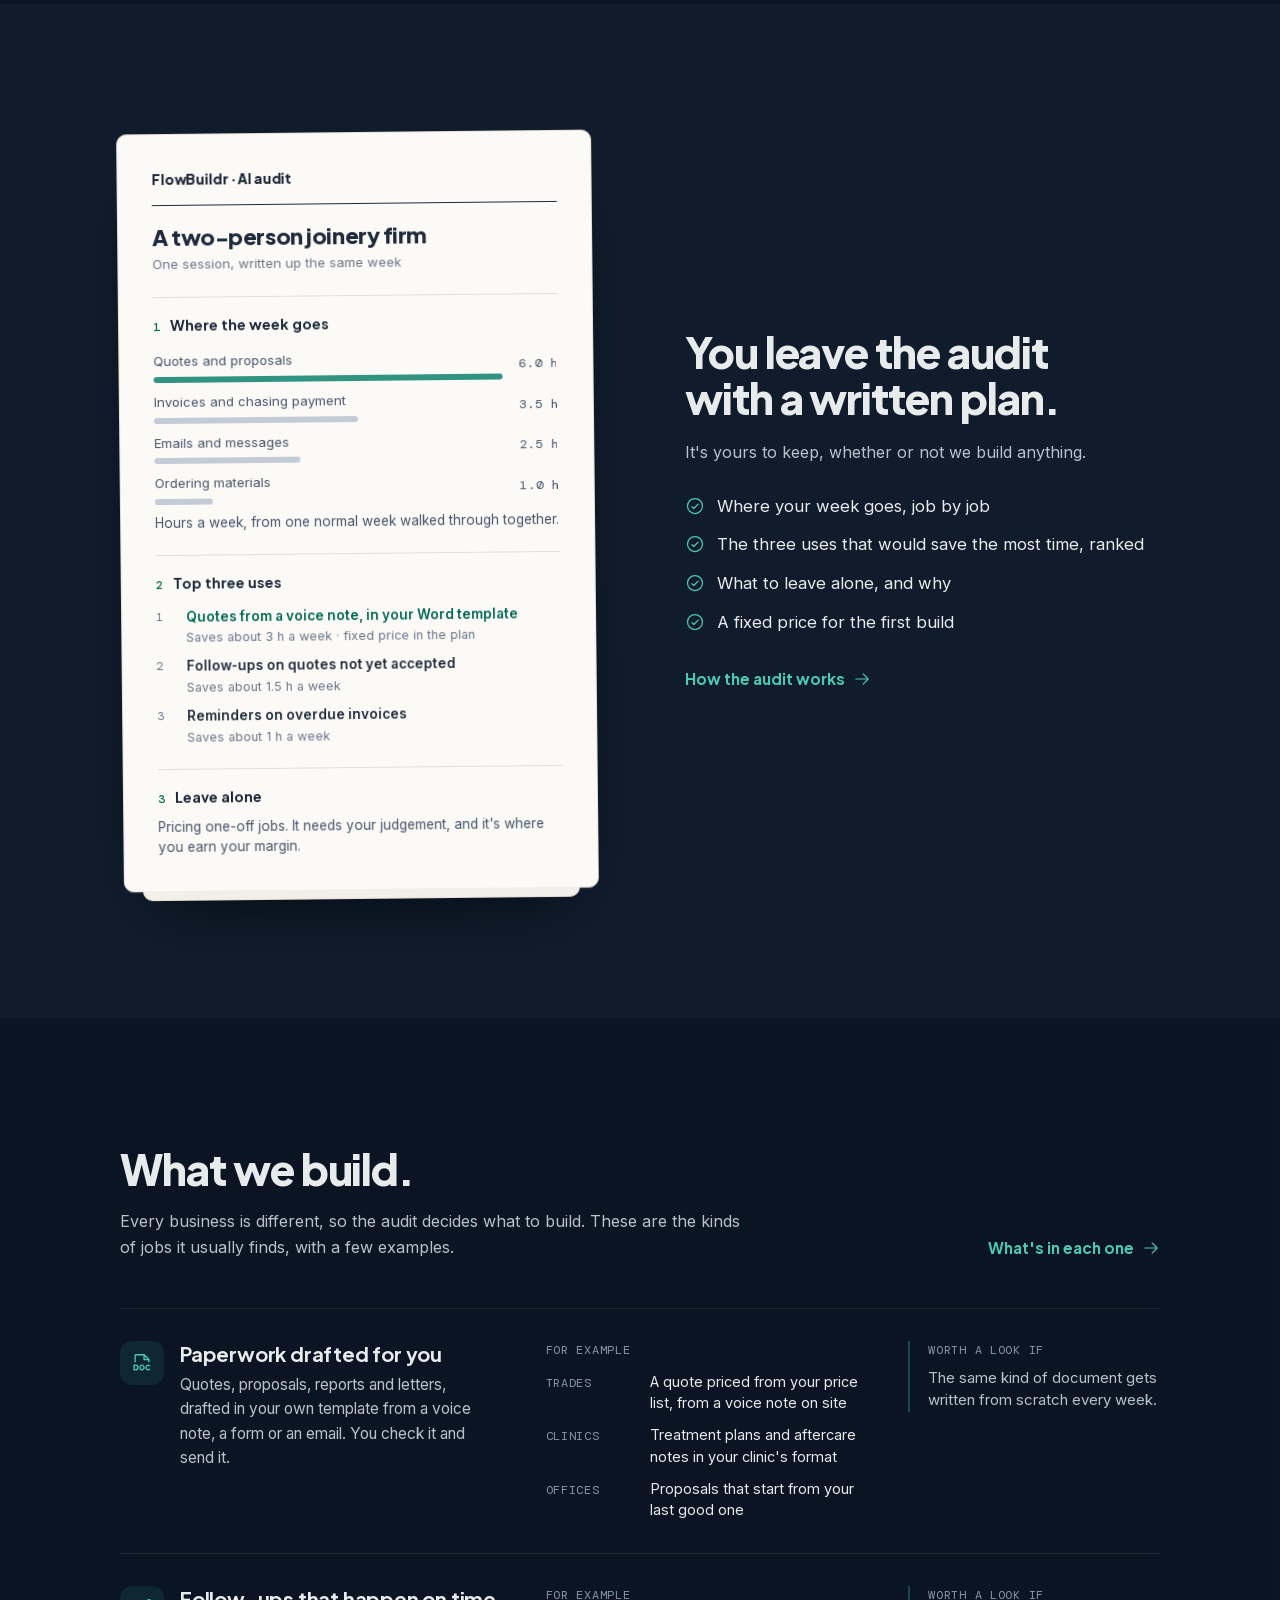
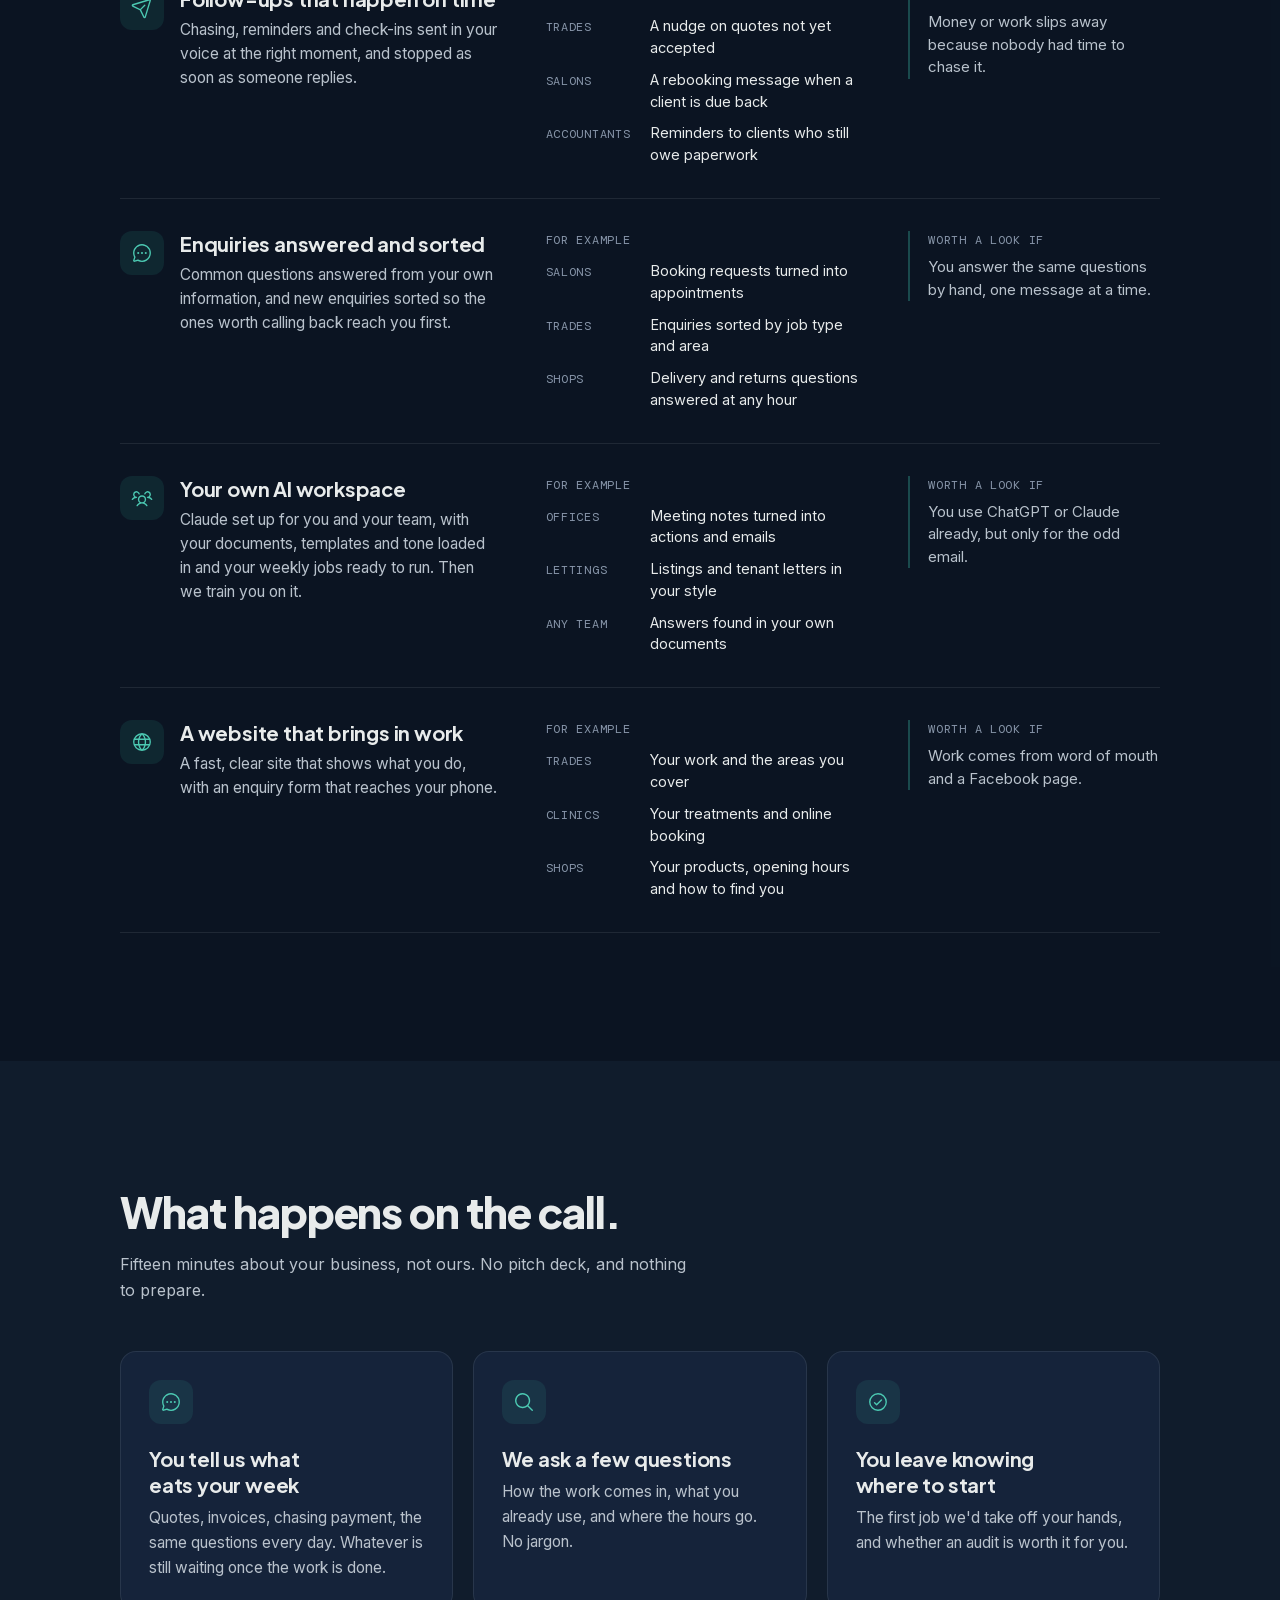
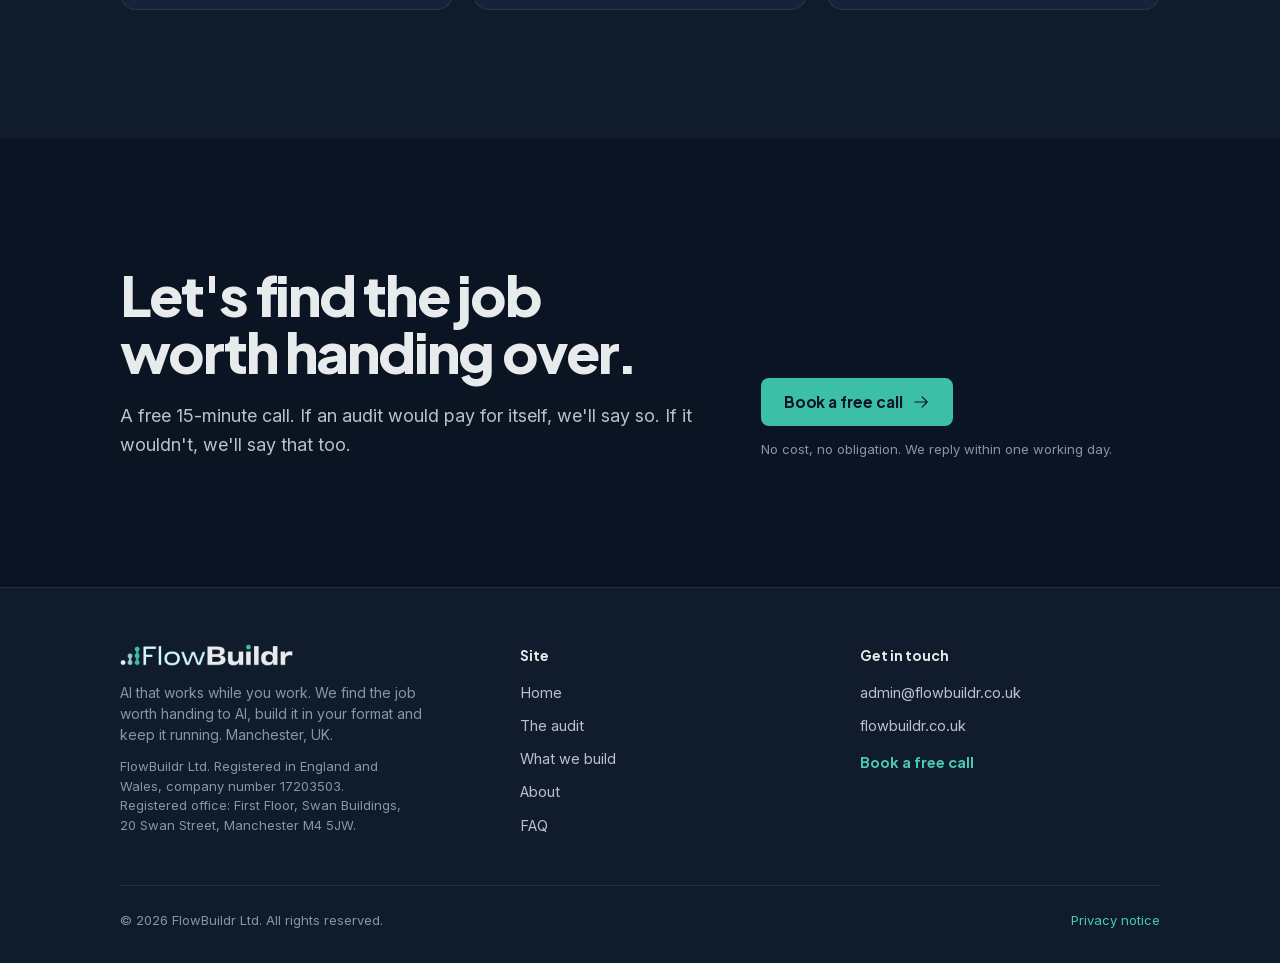
==== commit 3c3f41cc: "Home page: point three links at real pages instead of #audit and #services "How the audit works" (tw" ====
--- a/index.html
+++ b/index.html
@@ -151,7 +151,7 @@
         <p class="lede">We go through your week with you, find the job AI can take off your hands, then build it in your format and keep it running. For owner-run businesses, starting with the trades.</p>
         <div class="hero-actions">
           <button class="btn btn-primary" type="button" data-book>Book a free call<svg class="i" aria-hidden="true"><use href="#i-arrow-right"/></svg></button>
-          <a class="link" href="#audit" data-go="audit">How the audit works</a>
+          <a class="link" href="/audit/" data-go="audit">How the audit works</a>
         </div>
       </div>
       <figure class="log spot" aria-labelledby="log-title" id="feed">
@@ -281,7 +281,7 @@
           <li><svg class="i" aria-hidden="true"><use href="#i-check-circle"/></svg>What to leave alone, and why</li>
           <li><svg class="i" aria-hidden="true"><use href="#i-check-circle"/></svg>A fixed price for the first build</li>
         </ul>
-        <a class="link" href="#audit" data-go="audit">How the audit works<svg class="i" aria-hidden="true"><use href="#i-arrow-right"/></svg></a>
+        <a class="link" href="/audit/" data-go="audit">How the audit works<svg class="i" aria-hidden="true"><use href="#i-arrow-right"/></svg></a>
       </div>
     </div>
   </section>
@@ -293,7 +293,7 @@
           <h2 class="h2" id="mods-h">What we build.</h2>
           <p class="body">Every business is different, so the audit decides what to build. These are the kinds of jobs it usually finds, with a few examples.</p>
         </div>
-        <a class="link" href="#services" data-go="services">What's in each one<svg class="i" aria-hidden="true"><use href="#i-arrow-right"/></svg></a>
+        <a class="link" href="/services/" data-go="services">What's in each one<svg class="i" aria-hidden="true"><use href="#i-arrow-right"/></svg></a>
       </div>
       <div class="mods" id="home-mods"></div>
     </div>
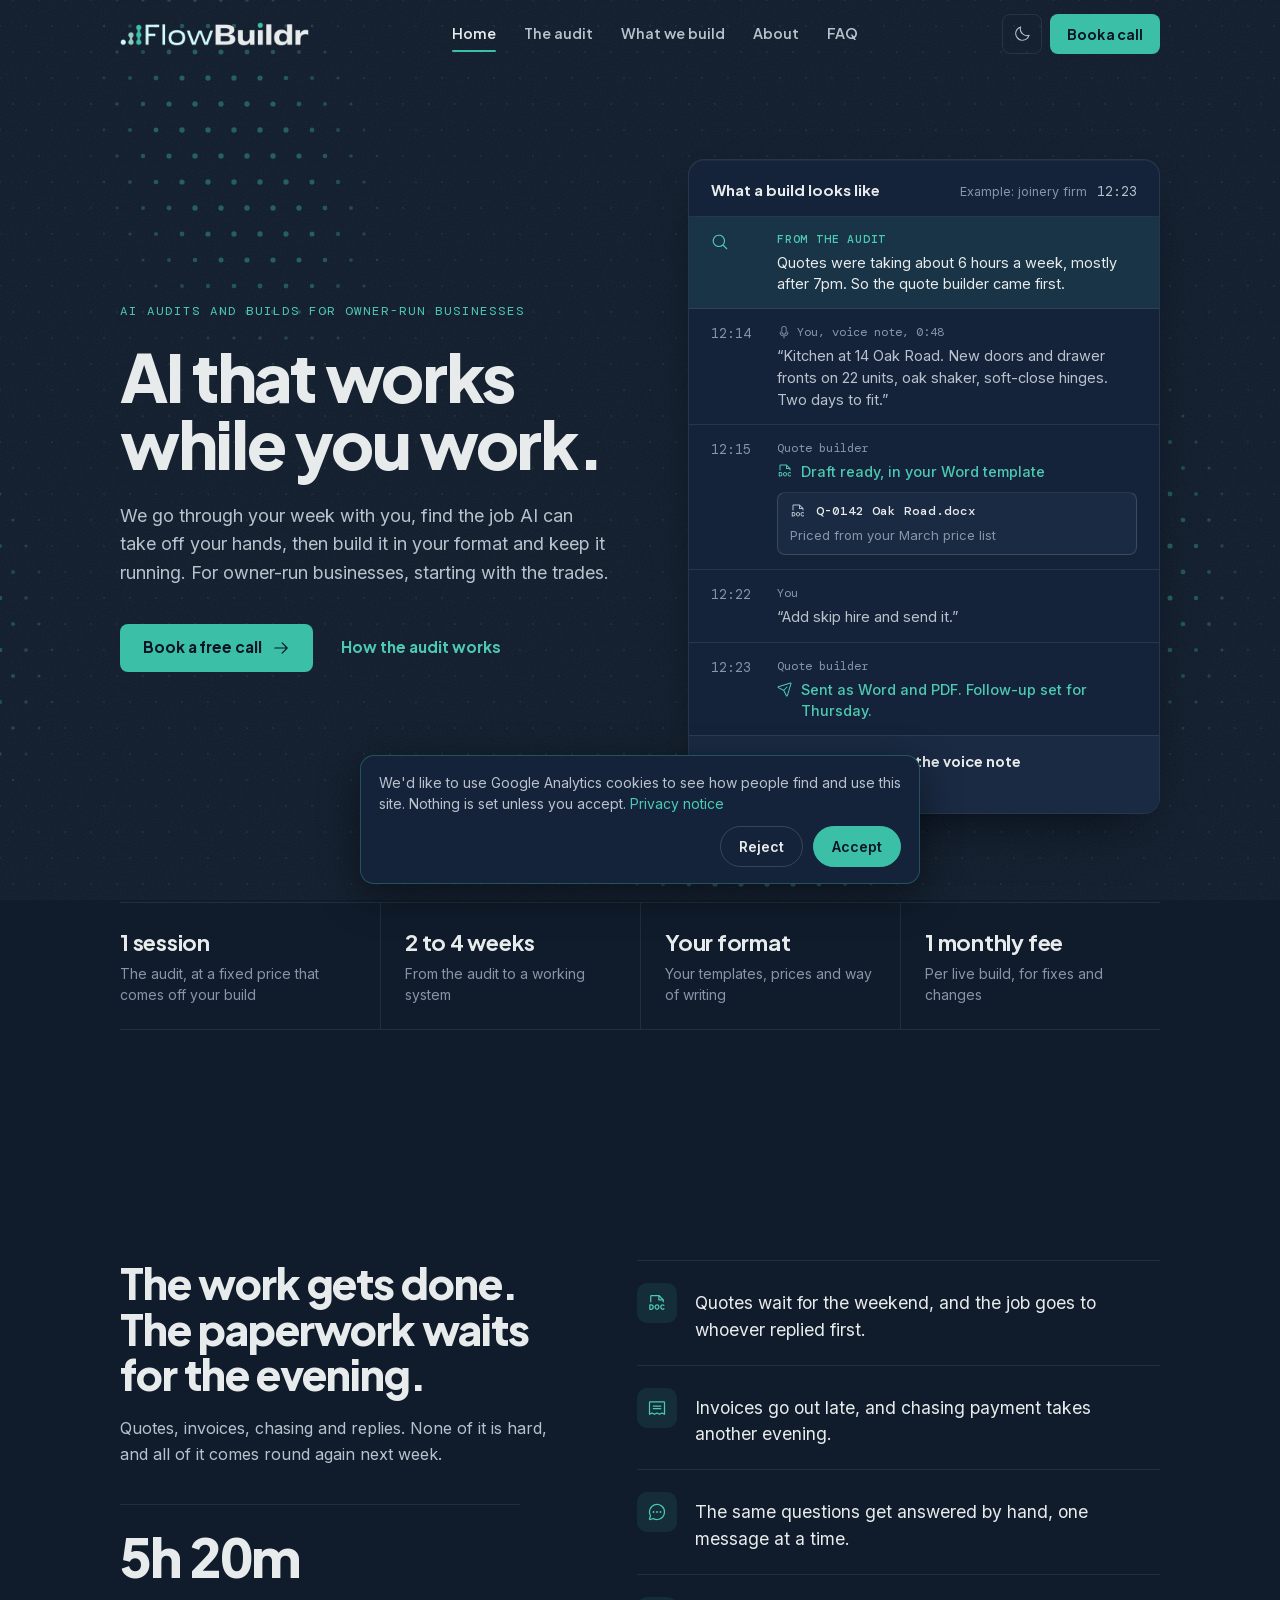
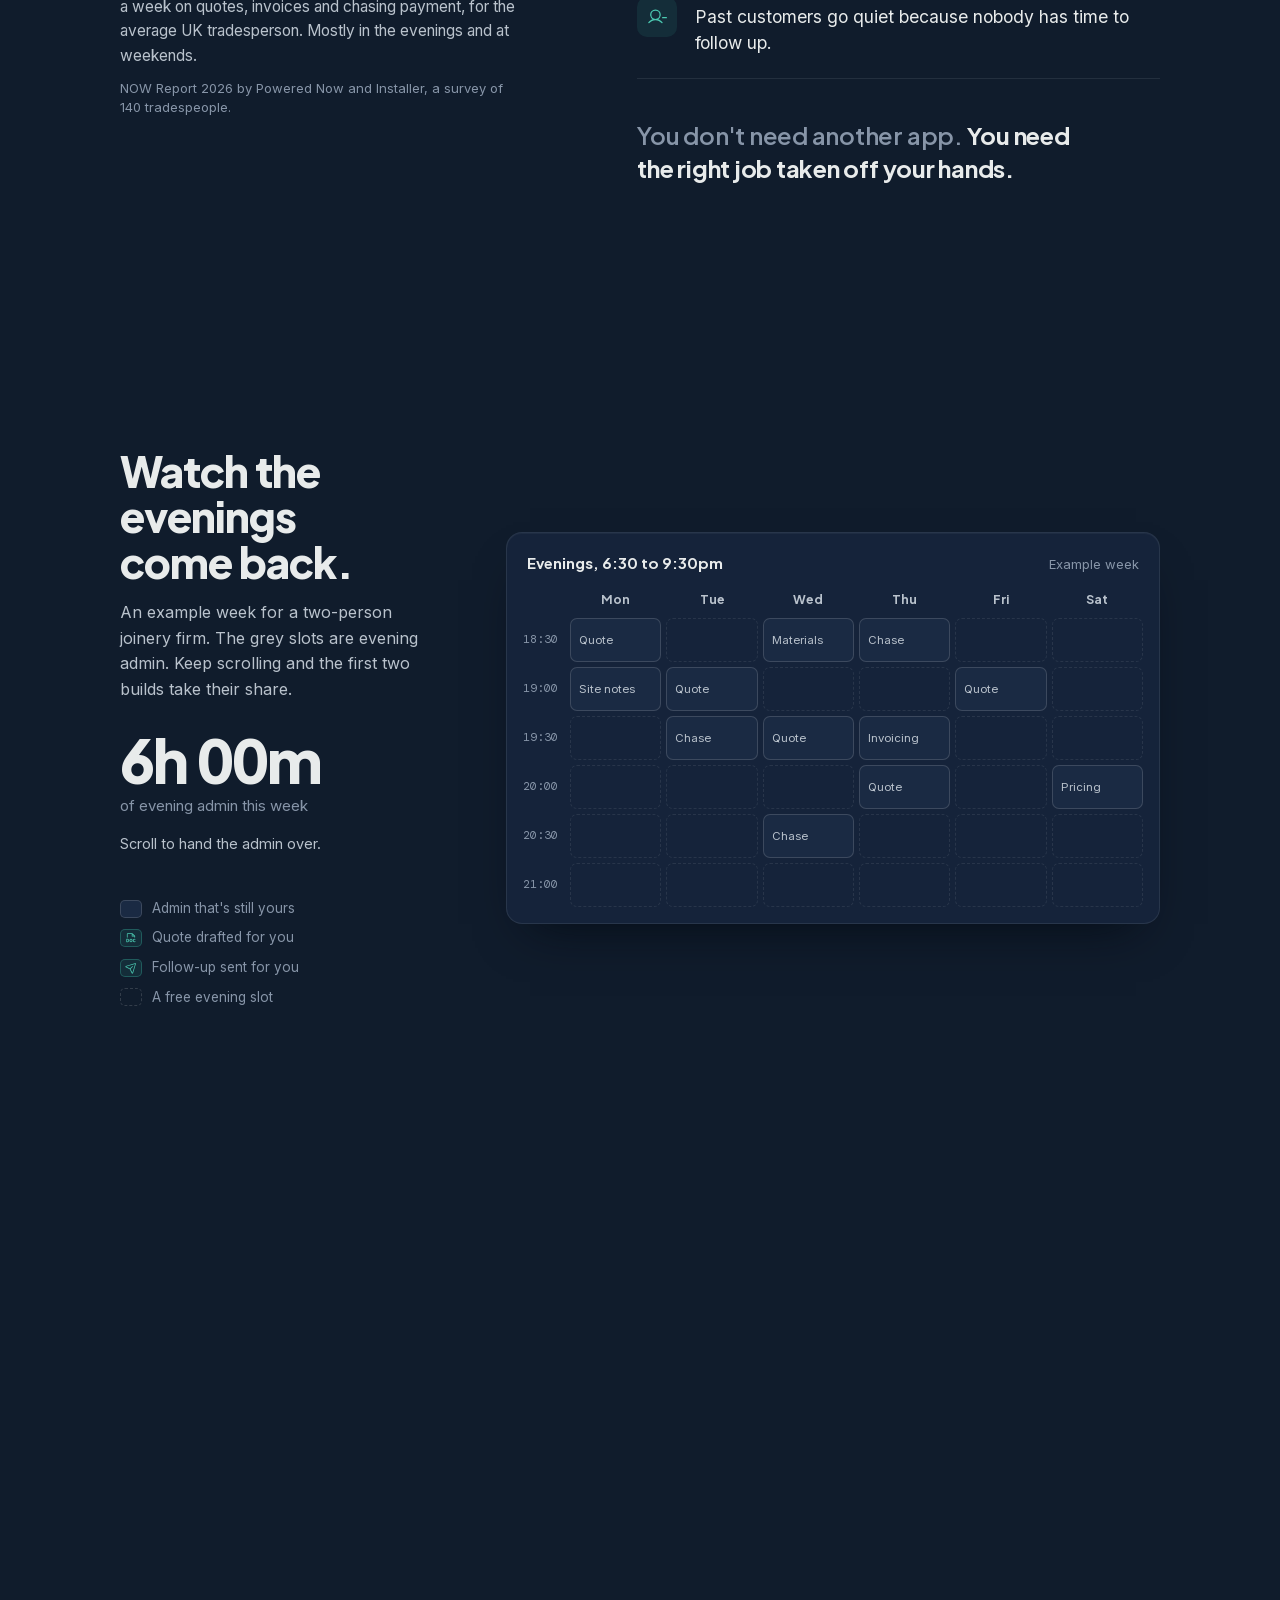
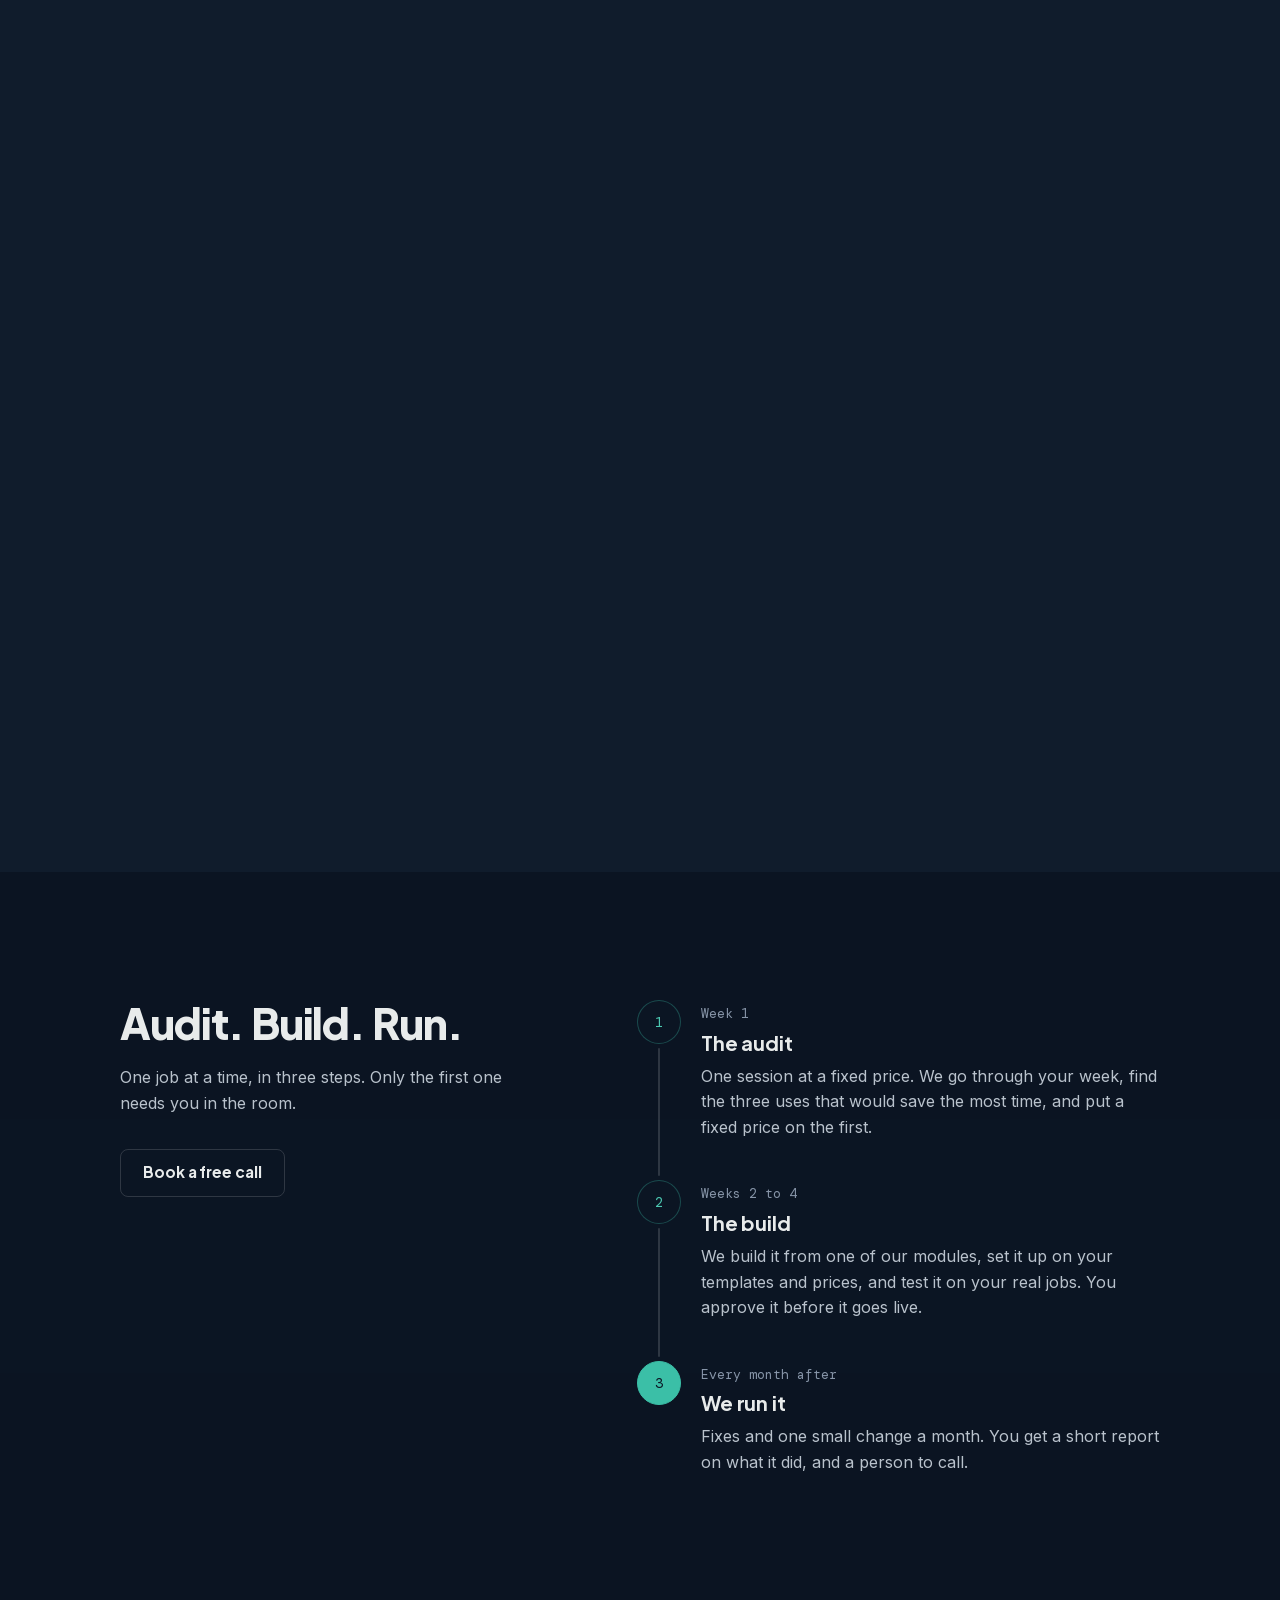
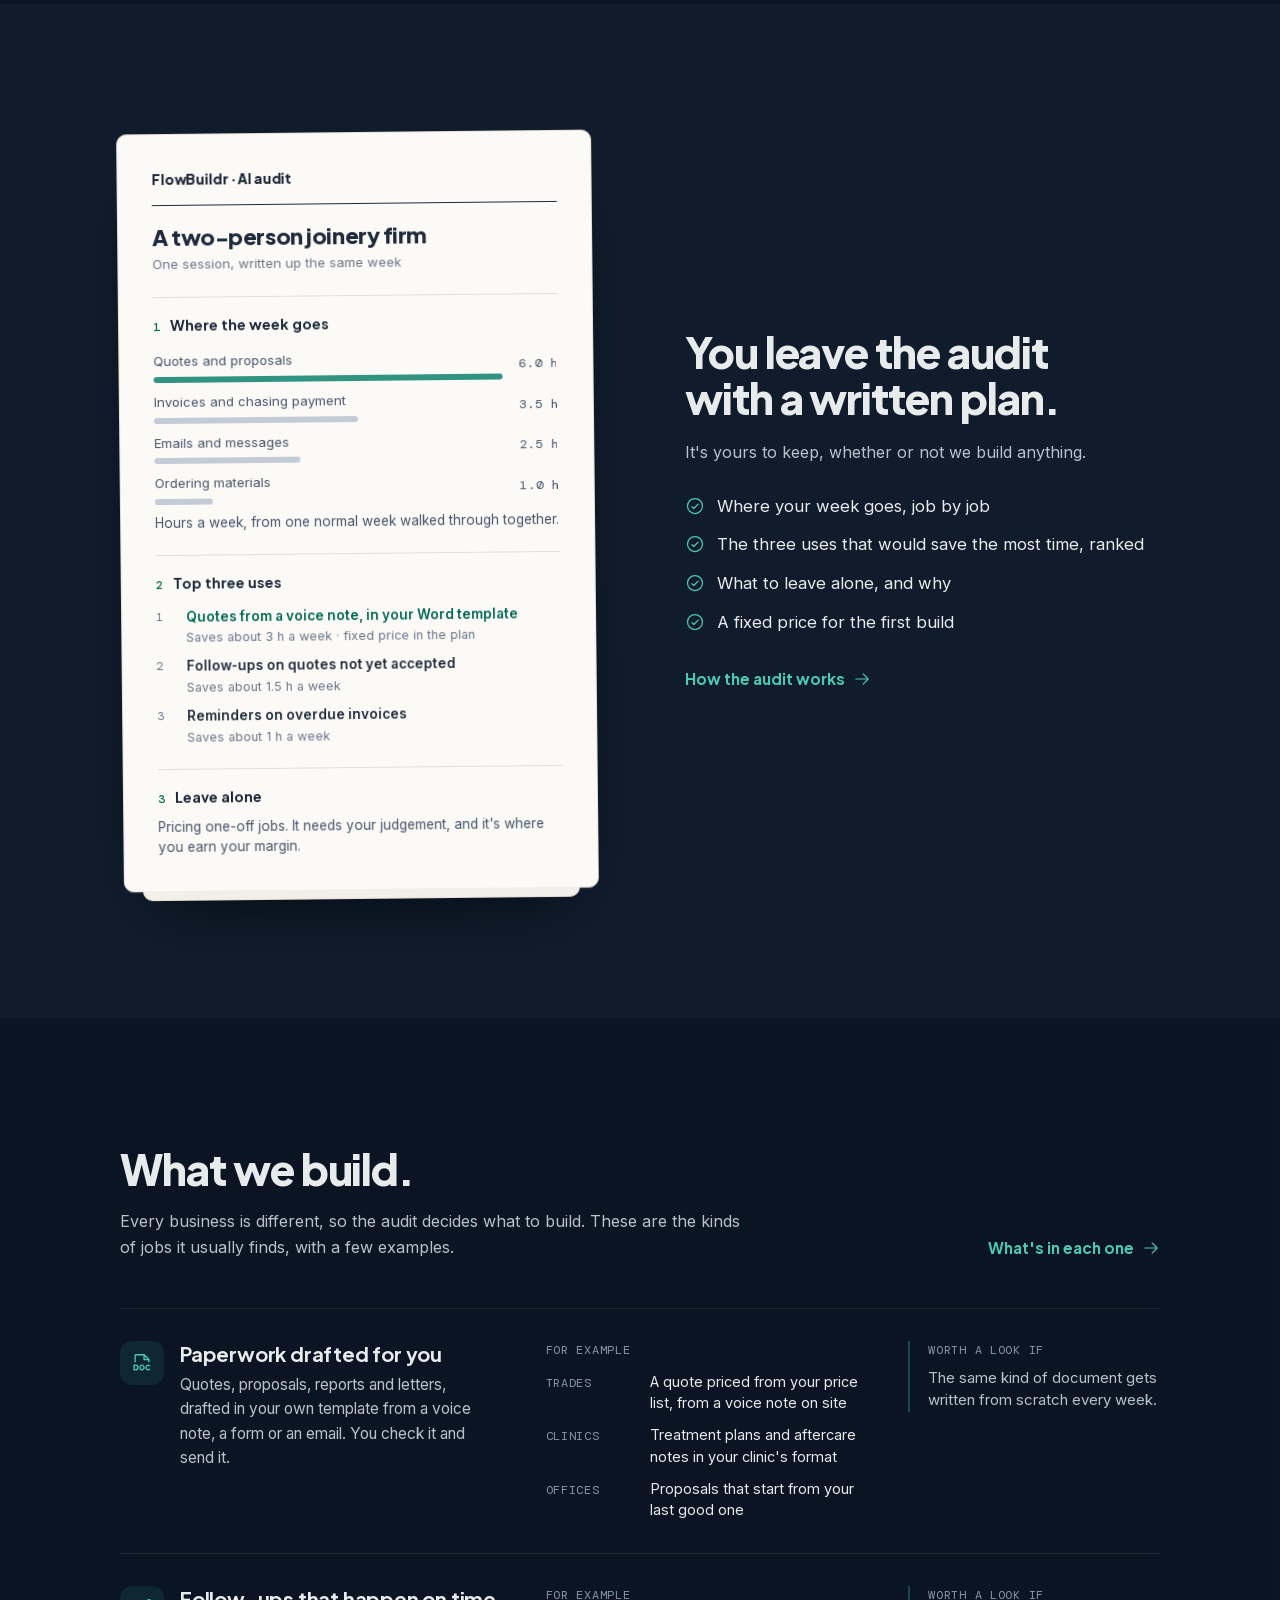
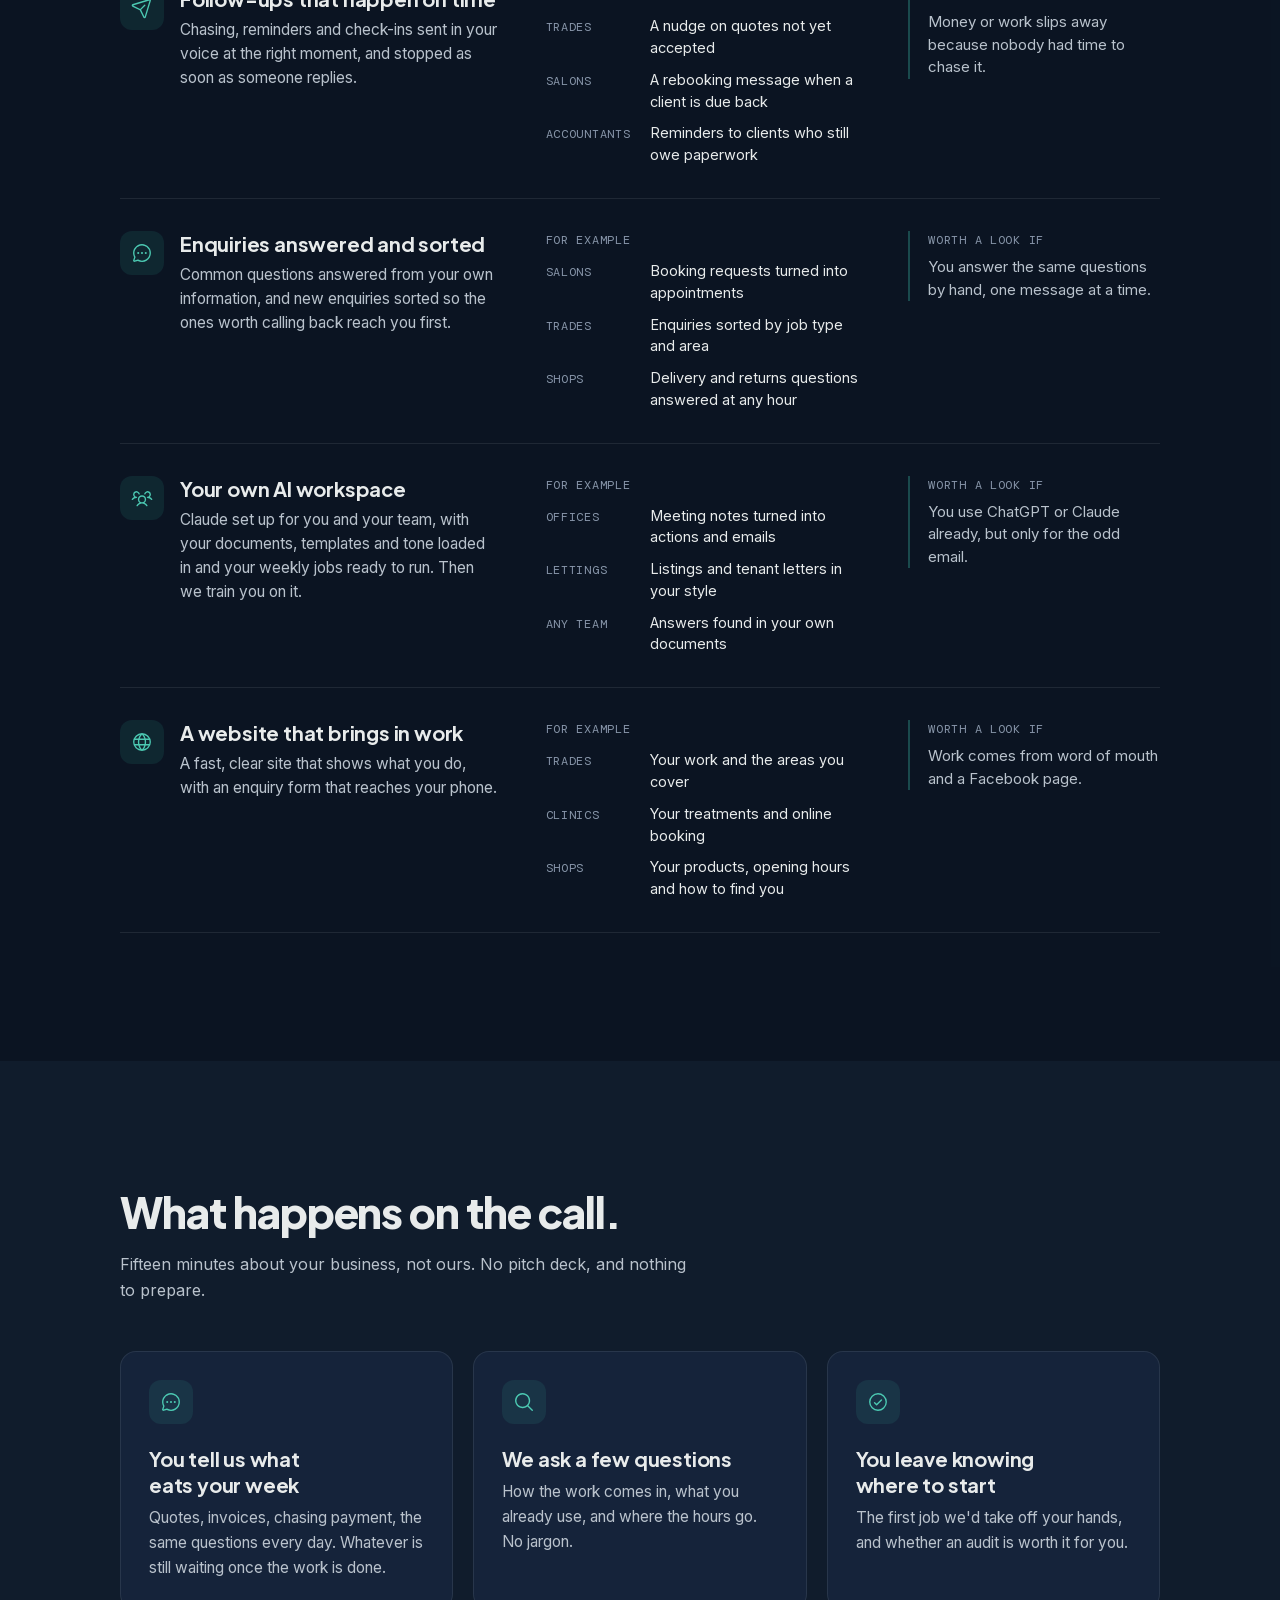
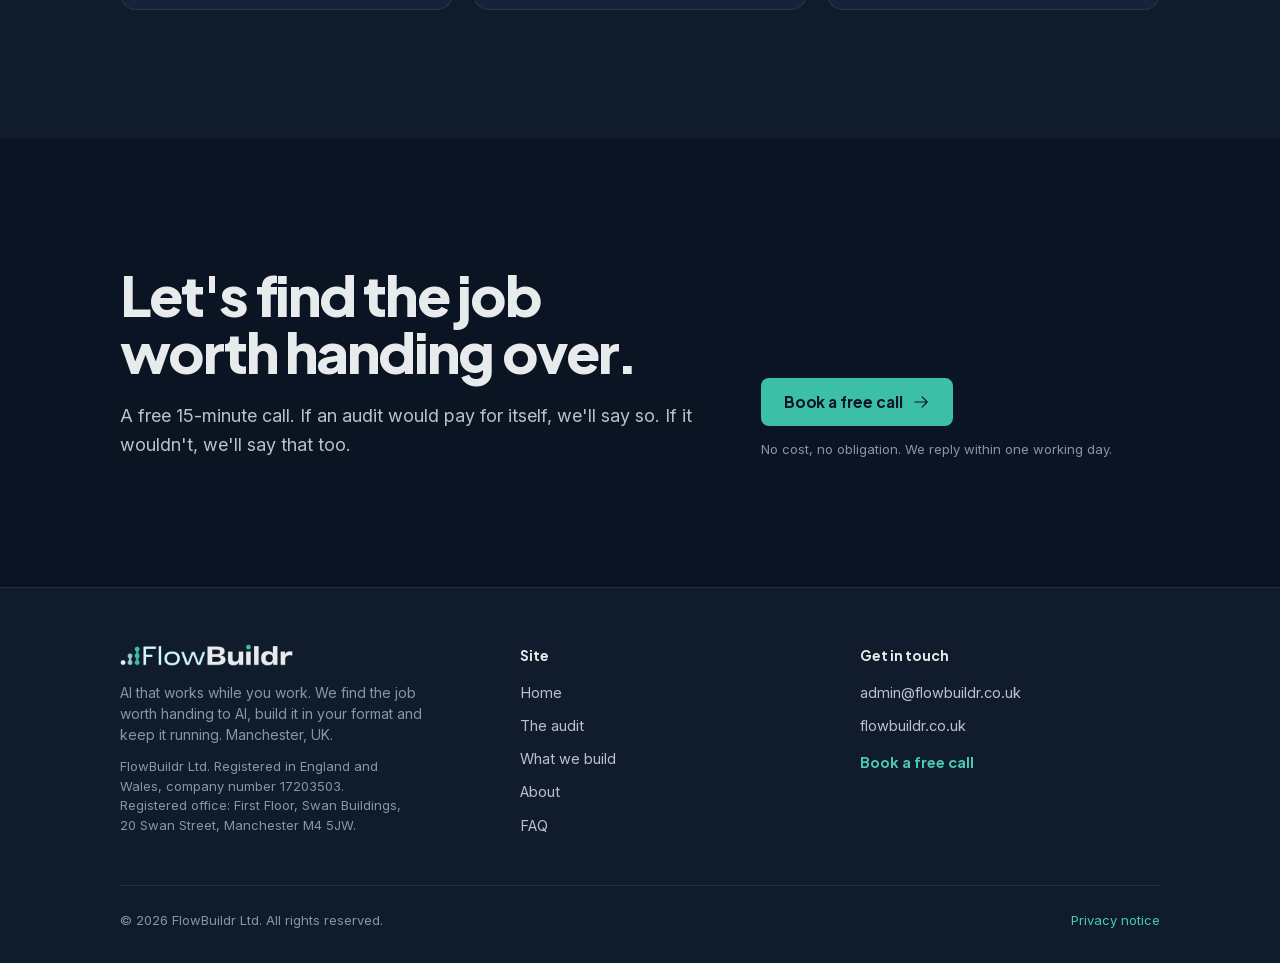
==== commit ca423e3b: "Send book-a-call enquiries to Attio through enquiry.php Replace the GoHighLevel webhook with a same-" ====
--- a/index.html
+++ b/index.html
@@ -99,7 +99,7 @@
 </script>
 <script async src="https://www.googletagmanager.com/gtag/js?id=G-GZK0603EW1"></script>
 <script>gtag('js',new Date());gtag('config','G-GZK0603EW1');</script>
-<link rel="stylesheet" href="/assets/site.css?v=8e74cede">
+<link rel="stylesheet" href="/assets/site.css?v=dc882291">
 </head>
 <body>
 <svg width="0" height="0" style="position:absolute" aria-hidden="true" focusable="false"><defs><symbol id="i-address-book" viewBox="0 0 256 256"><path d="M83.19,174.4a8,8,0,0,0,11.21-1.6,52,52,0,0,1,83.2,0,8,8,0,1,0,12.8-9.6A67.88,67.88,0,0,0,163,141.51a40,40,0,1,0-53.94,0A67.88,67.88,0,0,0,81.6,163.2,8,8,0,0,0,83.19,174.4ZM112,112a24,24,0,1,1,24,24A24,24,0,0,1,112,112Zm96-88H64A16,16,0,0,0,48,40V64H32a8,8,0,0,0,0,16H48v40H32a8,8,0,0,0,0,16H48v40H32a8,8,0,0,0,0,16H48v24a16,16,0,0,0,16,16H208a16,16,0,0,0,16-16V40A16,16,0,0,0,208,24Zm0,192H64V40H208Z"/></symbol><symbol id="i-arrow-right" viewBox="0 0 256 256"><path d="M221.66,133.66l-72,72a8,8,0,0,1-11.32-11.32L196.69,136H40a8,8,0,0,1,0-16H196.69L138.34,61.66a8,8,0,0,1,11.32-11.32l72,72A8,8,0,0,1,221.66,133.66Z"/></symbol><symbol id="i-caret-down" viewBox="0 0 256 256"><path d="M213.66,101.66l-80,80a8,8,0,0,1-11.32,0l-80-80A8,8,0,0,1,53.66,90.34L128,164.69l74.34-74.35a8,8,0,0,1,11.32,11.32Z"/></symbol><symbol id="i-chat-circle-dots" viewBox="0 0 256 256"><path d="M140,128a12,12,0,1,1-12-12A12,12,0,0,1,140,128ZM84,116a12,12,0,1,0,12,12A12,12,0,0,0,84,116Zm88,0a12,12,0,1,0,12,12A12,12,0,0,0,172,116Zm60,12A104,104,0,0,1,79.12,219.82L45.07,231.17a16,16,0,0,1-20.24-20.24l11.35-34.05A104,104,0,1,1,232,128Zm-16,0A88,88,0,1,0,51.81,172.06a8,8,0,0,1,.66,6.54L40,216,77.4,203.53a7.85,7.85,0,0,1,2.53-.42,8,8,0,0,1,4,1.08A88,88,0,0,0,216,128Z"/></symbol><symbol id="i-check" viewBox="0 0 256 256"><path d="M229.66,77.66l-128,128a8,8,0,0,1-11.32,0l-56-56a8,8,0,0,1,11.32-11.32L96,188.69,218.34,66.34a8,8,0,0,1,11.32,11.32Z"/></symbol><symbol id="i-check-circle" viewBox="0 0 256 256"><path d="M173.66,98.34a8,8,0,0,1,0,11.32l-56,56a8,8,0,0,1-11.32,0l-24-24a8,8,0,0,1,11.32-11.32L112,148.69l50.34-50.35A8,8,0,0,1,173.66,98.34ZM232,128A104,104,0,1,1,128,24,104.11,104.11,0,0,1,232,128Zm-16,0a88,88,0,1,0-88,88A88.1,88.1,0,0,0,216,128Z"/></symbol><symbol id="i-clock-countdown" viewBox="0 0 256 256"><path d="M232,136.66A104.12,104.12,0,1,1,119.34,24,8,8,0,0,1,120.66,40,88.12,88.12,0,1,0,216,135.34,8,8,0,0,1,232,136.66ZM120,72v56a8,8,0,0,0,8,8h56a8,8,0,0,0,0-16H136V72a8,8,0,0,0-16,0Zm40-24a12,12,0,1,0-12-12A12,12,0,0,0,160,48Zm36,24a12,12,0,1,0-12-12A12,12,0,0,0,196,72Zm24,36a12,12,0,1,0-12-12A12,12,0,0,0,220,108Z"/></symbol><symbol id="i-cloud-check" viewBox="0 0 256 256"><path d="M160,40A88.09,88.09,0,0,0,81.29,88.67,64,64,0,1,0,72,216h88a88,88,0,0,0,0-176Zm0,160H72a48,48,0,0,1,0-96c1.1,0,2.2,0,3.29.11A88,88,0,0,0,72,128a8,8,0,0,0,16,0,72,72,0,1,1,72,72Zm37.66-93.66a8,8,0,0,1,0,11.32l-48,48a8,8,0,0,1-11.32,0l-24-24a8,8,0,0,1,11.32-11.32L144,148.69l42.34-42.35A8,8,0,0,1,197.66,106.34Z"/></symbol><symbol id="i-door-open" viewBox="0 0 256 256"><path d="M232,216H208V40a16,16,0,0,0-16-16H64A16,16,0,0,0,48,40V216H24a8,8,0,0,0,0,16H232a8,8,0,0,0,0-16Zm-40,0H176V40h16ZM64,40h96V216H64Zm80,92a12,12,0,1,1-12-12A12,12,0,0,1,144,132Z"/></symbol><symbol id="i-file-doc" viewBox="0 0 256 256"><path d="M52,144H36a8,8,0,0,0-8,8v56a8,8,0,0,0,8,8H52a36,36,0,0,0,0-72Zm0,56H44V160h8a20,20,0,0,1,0,40Zm169.53-4.91a8,8,0,0,1,.25,11.31A30.06,30.06,0,0,1,200,216c-17.65,0-32-16.15-32-36s14.35-36,32-36a30.06,30.06,0,0,1,21.78,9.6,8,8,0,0,1-11.56,11.06A14.24,14.24,0,0,0,200,160c-8.82,0-16,9-16,20s7.18,20,16,20a14.24,14.24,0,0,0,10.22-4.66A8,8,0,0,1,221.53,195.09ZM128,144c-17.65,0-32,16.15-32,36s14.35,36,32,36,32-16.15,32-36S145.65,144,128,144Zm0,56c-8.82,0-16-9-16-20s7.18-20,16-20,16,9,16,20S136.82,200,128,200ZM48,120a8,8,0,0,0,8-8V40h88V88a8,8,0,0,0,8,8h48v16a8,8,0,0,0,16,0V88a8,8,0,0,0-2.34-5.66l-56-56A8,8,0,0,0,152,24H56A16,16,0,0,0,40,40v72A8,8,0,0,0,48,120ZM160,51.31,188.69,80H160Z"/></symbol><symbol id="i-file-text" viewBox="0 0 256 256"><path d="M213.66,82.34l-56-56A8,8,0,0,0,152,24H56A16,16,0,0,0,40,40V216a16,16,0,0,0,16,16H200a16,16,0,0,0,16-16V88A8,8,0,0,0,213.66,82.34ZM160,51.31,188.69,80H160ZM200,216H56V40h88V88a8,8,0,0,0,8,8h48V216Zm-32-80a8,8,0,0,1-8,8H96a8,8,0,0,1,0-16h64A8,8,0,0,1,168,136Zm0,32a8,8,0,0,1-8,8H96a8,8,0,0,1,0-16h64A8,8,0,0,1,168,168Z"/></symbol><symbol id="i-globe" viewBox="0 0 256 256"><path d="M128,24h0A104,104,0,1,0,232,128,104.12,104.12,0,0,0,128,24Zm88,104a87.61,87.61,0,0,1-3.33,24H174.16a157.44,157.44,0,0,0,0-48h38.51A87.61,87.61,0,0,1,216,128ZM102,168H154a115.11,115.11,0,0,1-26,45A115.27,115.27,0,0,1,102,168Zm-3.9-16a140.84,140.84,0,0,1,0-48h59.88a140.84,140.84,0,0,1,0,48ZM40,128a87.61,87.61,0,0,1,3.33-24H81.84a157.44,157.44,0,0,0,0,48H43.33A87.61,87.61,0,0,1,40,128ZM154,88H102a115.11,115.11,0,0,1,26-45A115.27,115.27,0,0,1,154,88Zm52.33,0H170.71a135.28,135.28,0,0,0-22.3-45.6A88.29,88.29,0,0,1,206.37,88ZM107.59,42.4A135.28,135.28,0,0,0,85.29,88H49.63A88.29,88.29,0,0,1,107.59,42.4ZM49.63,168H85.29a135.28,135.28,0,0,0,22.3,45.6A88.29,88.29,0,0,1,49.63,168Zm98.78,45.6a135.28,135.28,0,0,0,22.3-45.6h35.66A88.29,88.29,0,0,1,148.41,213.6Z"/></symbol><symbol id="i-hand-coins" viewBox="0 0 256 256"><path d="M230.33,141.06a24.43,24.43,0,0,0-21.24-4.23l-41.84,9.62A28,28,0,0,0,140,112H89.94a31.82,31.82,0,0,0-22.63,9.37L44.69,144H16A16,16,0,0,0,0,160v40a16,16,0,0,0,16,16H120a7.93,7.93,0,0,0,1.94-.24l64-16a6.94,6.94,0,0,0,1.19-.4L226,182.82l.44-.2a24.6,24.6,0,0,0,3.93-41.56ZM16,160H40v40H16Zm203.43,8.21-38,16.18L119,200H56V155.31l22.63-22.62A15.86,15.86,0,0,1,89.94,128H140a12,12,0,0,1,0,24H112a8,8,0,0,0,0,16h32a8.32,8.32,0,0,0,1.79-.2l67-15.41.31-.08a8.6,8.6,0,0,1,6.3,15.9ZM164,96a36,36,0,0,0,5.9-.48,36,36,0,1,0,28.22-47A36,36,0,1,0,164,96Zm60-12a20,20,0,1,1-20-20A20,20,0,0,1,224,84ZM164,40a20,20,0,0,1,19.25,14.61,36,36,0,0,0-15,24.93A20.42,20.42,0,0,1,164,80a20,20,0,0,1,0-40Z"/></symbol><symbol id="i-list" viewBox="0 0 256 256"><path d="M224,128a8,8,0,0,1-8,8H40a8,8,0,0,1,0-16H216A8,8,0,0,1,224,128ZM40,72H216a8,8,0,0,0,0-16H40a8,8,0,0,0,0,16ZM216,184H40a8,8,0,0,0,0,16H216a8,8,0,0,0,0-16Z"/></symbol><symbol id="i-list-checks" viewBox="0 0 256 256"><path d="M224,128a8,8,0,0,1-8,8H128a8,8,0,0,1,0-16h88A8,8,0,0,1,224,128ZM128,72h88a8,8,0,0,0,0-16H128a8,8,0,0,0,0,16Zm88,112H128a8,8,0,0,0,0,16h88a8,8,0,0,0,0-16ZM82.34,42.34,56,68.69,45.66,58.34A8,8,0,0,0,34.34,69.66l16,16a8,8,0,0,0,11.32,0l32-32A8,8,0,0,0,82.34,42.34Zm0,64L56,132.69,45.66,122.34a8,8,0,0,0-11.32,11.32l16,16a8,8,0,0,0,11.32,0l32-32a8,8,0,0,0-11.32-11.32Zm0,64L56,196.69,45.66,186.34a8,8,0,0,0-11.32,11.32l16,16a8,8,0,0,0,11.32,0l32-32a8,8,0,0,0-11.32-11.32Z"/></symbol><symbol id="i-magnifying-glass" viewBox="0 0 256 256"><path d="M229.66,218.34l-50.07-50.06a88.11,88.11,0,1,0-11.31,11.31l50.06,50.07a8,8,0,0,0,11.32-11.32ZM40,112a72,72,0,1,1,72,72A72.08,72.08,0,0,1,40,112Z"/></symbol><symbol id="i-microphone" viewBox="0 0 256 256"><path d="M128,176a48.05,48.05,0,0,0,48-48V64a48,48,0,0,0-96,0v64A48.05,48.05,0,0,0,128,176ZM96,64a32,32,0,0,1,64,0v64a32,32,0,0,1-64,0Zm40,143.6V240a8,8,0,0,1-16,0V207.6A80.11,80.11,0,0,1,48,128a8,8,0,0,1,16,0,64,64,0,0,0,128,0,8,8,0,0,1,16,0A80.11,80.11,0,0,1,136,207.6Z"/></symbol><symbol id="i-moon" viewBox="0 0 256 256"><path d="M233.54,142.23a8,8,0,0,0-8-2,88.08,88.08,0,0,1-109.8-109.8,8,8,0,0,0-10-10,104.84,104.84,0,0,0-52.91,37A104,104,0,0,0,136,224a103.09,103.09,0,0,0,62.52-20.88,104.84,104.84,0,0,0,37-52.91A8,8,0,0,0,233.54,142.23ZM188.9,190.34A88,88,0,0,1,65.66,67.11a89,89,0,0,1,31.4-26A106,106,0,0,0,96,56,104.11,104.11,0,0,0,200,160a106,106,0,0,0,14.92-1.06A89,89,0,0,1,188.9,190.34Z"/></symbol><symbol id="i-note-pencil" viewBox="0 0 256 256"><path d="M229.66,58.34l-32-32a8,8,0,0,0-11.32,0l-96,96A8,8,0,0,0,88,128v32a8,8,0,0,0,8,8h32a8,8,0,0,0,5.66-2.34l96-96A8,8,0,0,0,229.66,58.34ZM124.69,152H104V131.31l64-64L188.69,88ZM200,76.69,179.31,56,192,43.31,212.69,64ZM224,128v80a16,16,0,0,1-16,16H48a16,16,0,0,1-16-16V48A16,16,0,0,1,48,32h80a8,8,0,0,1,0,16H48V208H208V128a8,8,0,0,1,16,0Z"/></symbol><symbol id="i-paper-plane-tilt" viewBox="0 0 256 256"><path d="M227.32,28.68a16,16,0,0,0-15.66-4.08l-.15,0L19.57,82.84a16,16,0,0,0-2.49,29.8L102,154l41.3,84.87A15.86,15.86,0,0,0,157.74,248q.69,0,1.38-.06a15.88,15.88,0,0,0,14-11.51l58.2-191.94c0-.05,0-.1,0-.15A16,16,0,0,0,227.32,28.68ZM157.83,231.85l-.05.14,0-.07-40.06-82.3,48-48a8,8,0,0,0-11.31-11.31l-48,48L24.08,98.25l-.07,0,.14,0L216,40Z"/></symbol><symbol id="i-plus" viewBox="0 0 256 256"><path d="M224,128a8,8,0,0,1-8,8H136v80a8,8,0,0,1-16,0V136H40a8,8,0,0,1,0-16h80V40a8,8,0,0,1,16,0v80h80A8,8,0,0,1,224,128Z"/></symbol><symbol id="i-receipt" viewBox="0 0 256 256"><path d="M72,104a8,8,0,0,1,8-8h96a8,8,0,0,1,0,16H80A8,8,0,0,1,72,104Zm8,40h96a8,8,0,0,0,0-16H80a8,8,0,0,0,0,16ZM232,56V208a8,8,0,0,1-11.58,7.15L192,200.94l-28.42,14.21a8,8,0,0,1-7.16,0L128,200.94,99.58,215.15a8,8,0,0,1-7.16,0L64,200.94,35.58,215.15A8,8,0,0,1,24,208V56A16,16,0,0,1,40,40H216A16,16,0,0,1,232,56Zm-16,0H40V195.06l20.42-10.22a8,8,0,0,1,7.16,0L96,199.06l28.42-14.22a8,8,0,0,1,7.16,0L160,199.06l28.42-14.22a8,8,0,0,1,7.16,0L216,195.06Z"/></symbol><symbol id="i-sun" viewBox="0 0 256 256"><path d="M120,40V16a8,8,0,0,1,16,0V40a8,8,0,0,1-16,0Zm72,88a64,64,0,1,1-64-64A64.07,64.07,0,0,1,192,128Zm-16,0a48,48,0,1,0-48,48A48.05,48.05,0,0,0,176,128ZM58.34,69.66A8,8,0,0,0,69.66,58.34l-16-16A8,8,0,0,0,42.34,53.66Zm0,116.68-16,16a8,8,0,0,0,11.32,11.32l16-16a8,8,0,0,0-11.32-11.32ZM192,72a8,8,0,0,0,5.66-2.34l16-16a8,8,0,0,0-11.32-11.32l-16,16A8,8,0,0,0,192,72Zm5.66,114.34a8,8,0,0,0-11.32,11.32l16,16a8,8,0,0,0,11.32-11.32ZM48,128a8,8,0,0,0-8-8H16a8,8,0,0,0,0,16H40A8,8,0,0,0,48,128Zm80,80a8,8,0,0,0-8,8v24a8,8,0,0,0,16,0V216A8,8,0,0,0,128,208Zm112-88H216a8,8,0,0,0,0,16h24a8,8,0,0,0,0-16Z"/></symbol><symbol id="i-user-minus" viewBox="0 0 256 256"><path d="M256,136a8,8,0,0,1-8,8H200a8,8,0,0,1,0-16h48A8,8,0,0,1,256,136Zm-57.87,58.85a8,8,0,0,1-12.26,10.3C165.75,181.19,138.09,168,108,168s-57.75,13.19-77.87,37.15a8,8,0,0,1-12.25-10.3c14.94-17.78,33.52-30.41,54.17-37.17a68,68,0,1,1,71.9,0C164.6,164.44,183.18,177.07,198.13,194.85ZM108,152a52,52,0,1,0-52-52A52.06,52.06,0,0,0,108,152Z"/></symbol><symbol id="i-users-three" viewBox="0 0 256 256"><path d="M244.8,150.4a8,8,0,0,1-11.2-1.6A51.6,51.6,0,0,0,192,128a8,8,0,0,1-7.37-4.89,8,8,0,0,1,0-6.22A8,8,0,0,1,192,112a24,24,0,1,0-23.24-30,8,8,0,1,1-15.5-4A40,40,0,1,1,219,117.51a67.94,67.94,0,0,1,27.43,21.68A8,8,0,0,1,244.8,150.4ZM190.92,212a8,8,0,1,1-13.84,8,57,57,0,0,0-98.16,0,8,8,0,1,1-13.84-8,72.06,72.06,0,0,1,33.74-29.92,48,48,0,1,1,58.36,0A72.06,72.06,0,0,1,190.92,212ZM128,176a32,32,0,1,0-32-32A32,32,0,0,0,128,176ZM72,120a8,8,0,0,0-8-8A24,24,0,1,1,87.24,82a8,8,0,1,0,15.5-4A40,40,0,1,0,37,117.51,67.94,67.94,0,0,0,9.6,139.19a8,8,0,1,0,12.8,9.61A51.6,51.6,0,0,1,64,128,8,8,0,0,0,72,120Z"/></symbol><symbol id="i-wrench" viewBox="0 0 256 256"><path d="M226.76,69a8,8,0,0,0-12.84-2.88l-40.3,37.19-17.23-3.7-3.7-17.23,37.19-40.3A8,8,0,0,0,187,29.24,72,72,0,0,0,88,96,72.34,72.34,0,0,0,94,124.94L33.79,177c-.15.12-.29.26-.43.39a32,32,0,0,0,45.26,45.26c.13-.13.27-.28.39-.42L131.06,162A72,72,0,0,0,232,96,71.56,71.56,0,0,0,226.76,69ZM160,152a56.14,56.14,0,0,1-27.07-7,8,8,0,0,0-9.92,1.77L67.11,211.51a16,16,0,0,1-22.62-22.62L109.18,133a8,8,0,0,0,1.77-9.93,56,56,0,0,1,58.36-82.31l-31.2,33.81a8,8,0,0,0-1.94,7.1L141.83,108a8,8,0,0,0,6.14,6.14l26.35,5.66a8,8,0,0,0,7.1-1.94l33.81-31.2A56.06,56.06,0,0,1,160,152Z"/></symbol><symbol id="i-x" viewBox="0 0 256 256"><path d="M205.66,194.34a8,8,0,0,1-11.32,11.32L128,139.31,61.66,205.66a8,8,0,0,1-11.32-11.32L116.69,128,50.34,61.66A8,8,0,0,1,61.66,50.34L128,116.69l66.34-66.35a8,8,0,0,1,11.32,11.32L139.31,128Z"/></symbol></defs></svg>
@@ -371,6 +371,10 @@
       <h2 class="h2" id="book-h">Book a free 15-minute call.</h2>
       <p class="body">Tell us a little about the business. We'll reply within one working day to find a time.</p>
       <form class="form" id="book-form" novalidate>
+        <div class="visually-hidden" aria-hidden="true" style="position:absolute;left:-10000px;top:auto;width:1px;height:1px;overflow:hidden;">
+          <label for="b-company-website">Company website</label>
+          <input id="b-company-website" name="company_website" type="text" value="" tabindex="-1" autocomplete="off">
+        </div>
         <div class="two">
           <div class="field"><label for="b-first">First name</label><input class="input" id="b-first" name="first" autocomplete="given-name" required aria-describedby="b-first-err"><span class="err" id="b-first-err"></span></div>
           <div class="field"><label for="b-last">Surname</label><input class="input" id="b-last" name="last" autocomplete="family-name" required aria-describedby="b-last-err"><span class="err" id="b-last-err"></span></div>
@@ -393,13 +397,13 @@
   </div>
 </dialog>
 
-<script defer src="/assets/site.js?v=8e74cede"></script>
+<script defer src="/assets/site.js?v=dc882291"></script>
 
 <!-- Cookie consent (UK PECR): analytics cookies only after Accept -->
 <div class="cc" id="cookie-consent" role="region" aria-label="Cookie consent" hidden>
   <p>We'd like to use Google Analytics cookies to see how people find and use this site. Nothing is set unless you accept. <a href="/privacy/" data-go="privacy">Privacy notice</a></p>
   <div class="cc-row"><button type="button" class="cc-no" data-consent="denied">Reject</button><button type="button" class="cc-yes" data-consent="granted">Accept</button></div>
 </div>
-<script defer src="/assets/consent.js?v=8e74cede"></script>
+<script defer src="/assets/consent.js?v=dc882291"></script>
 </body>
 </html>
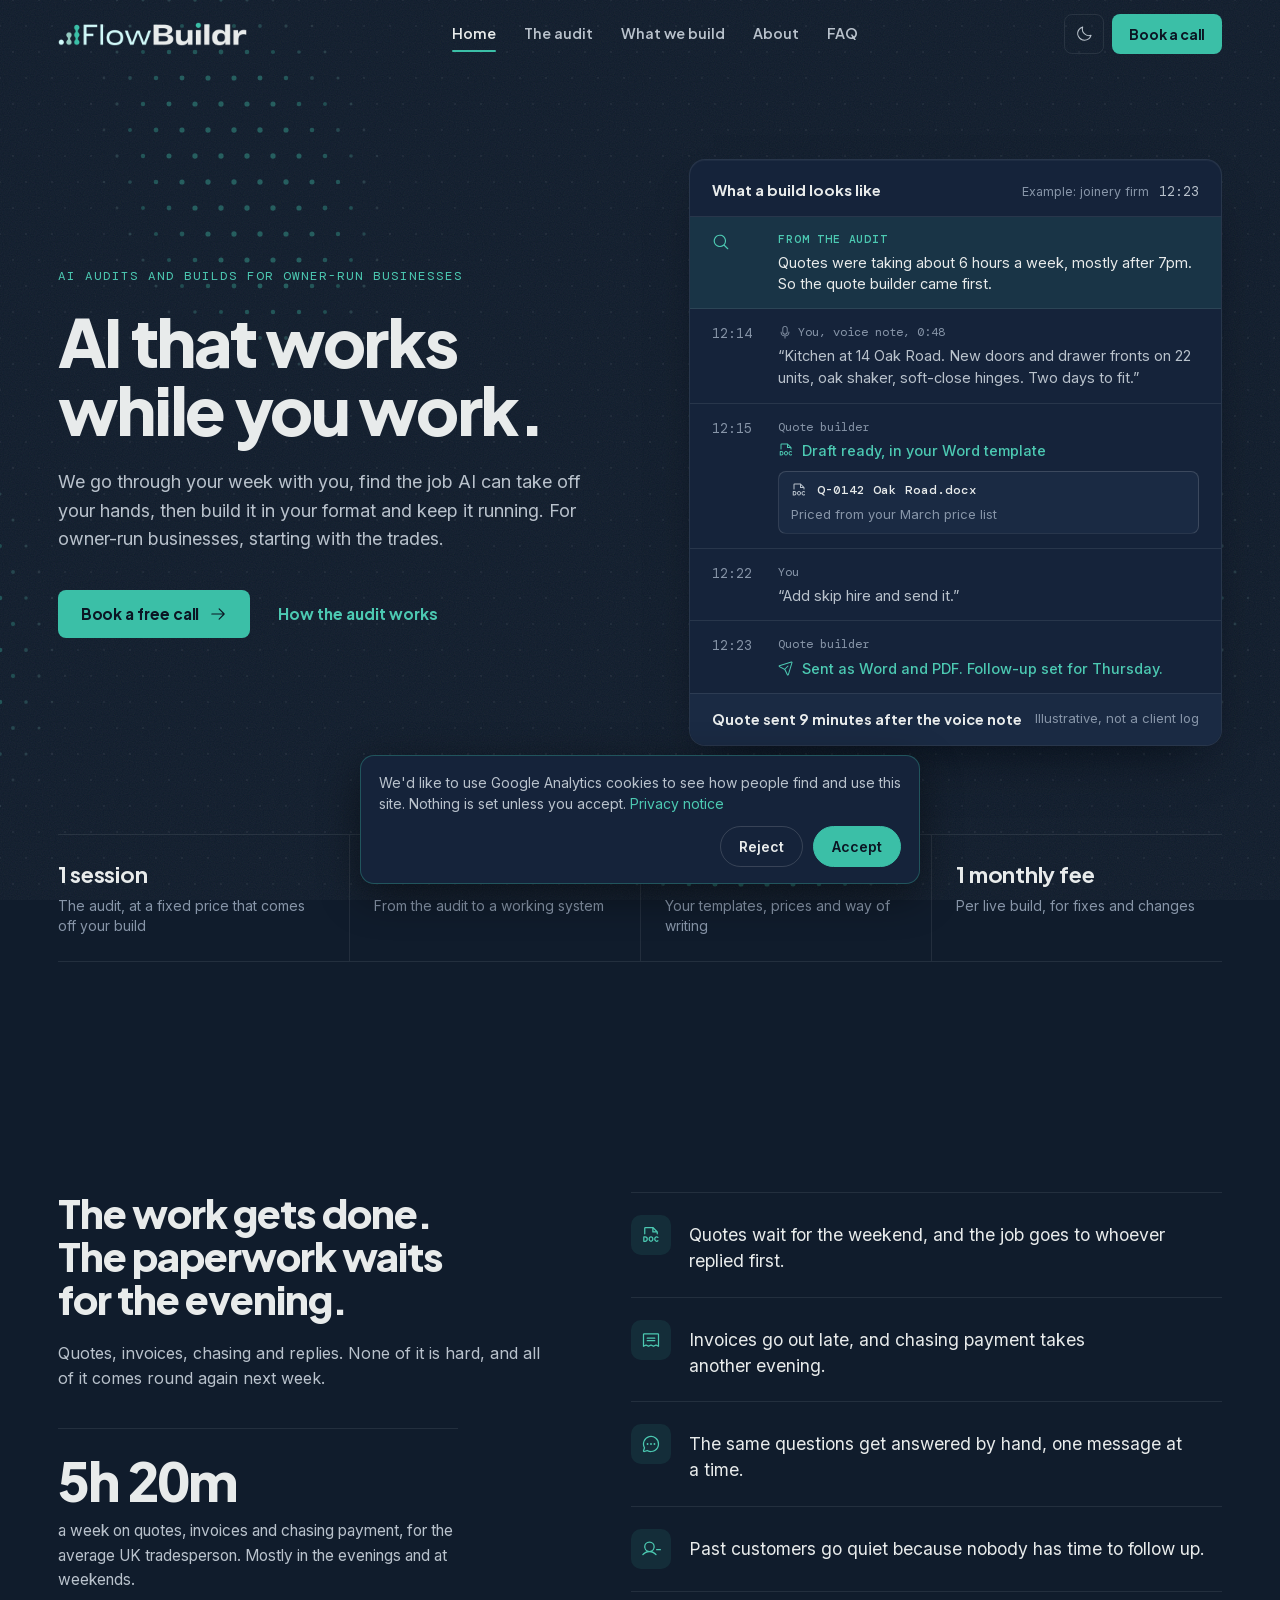
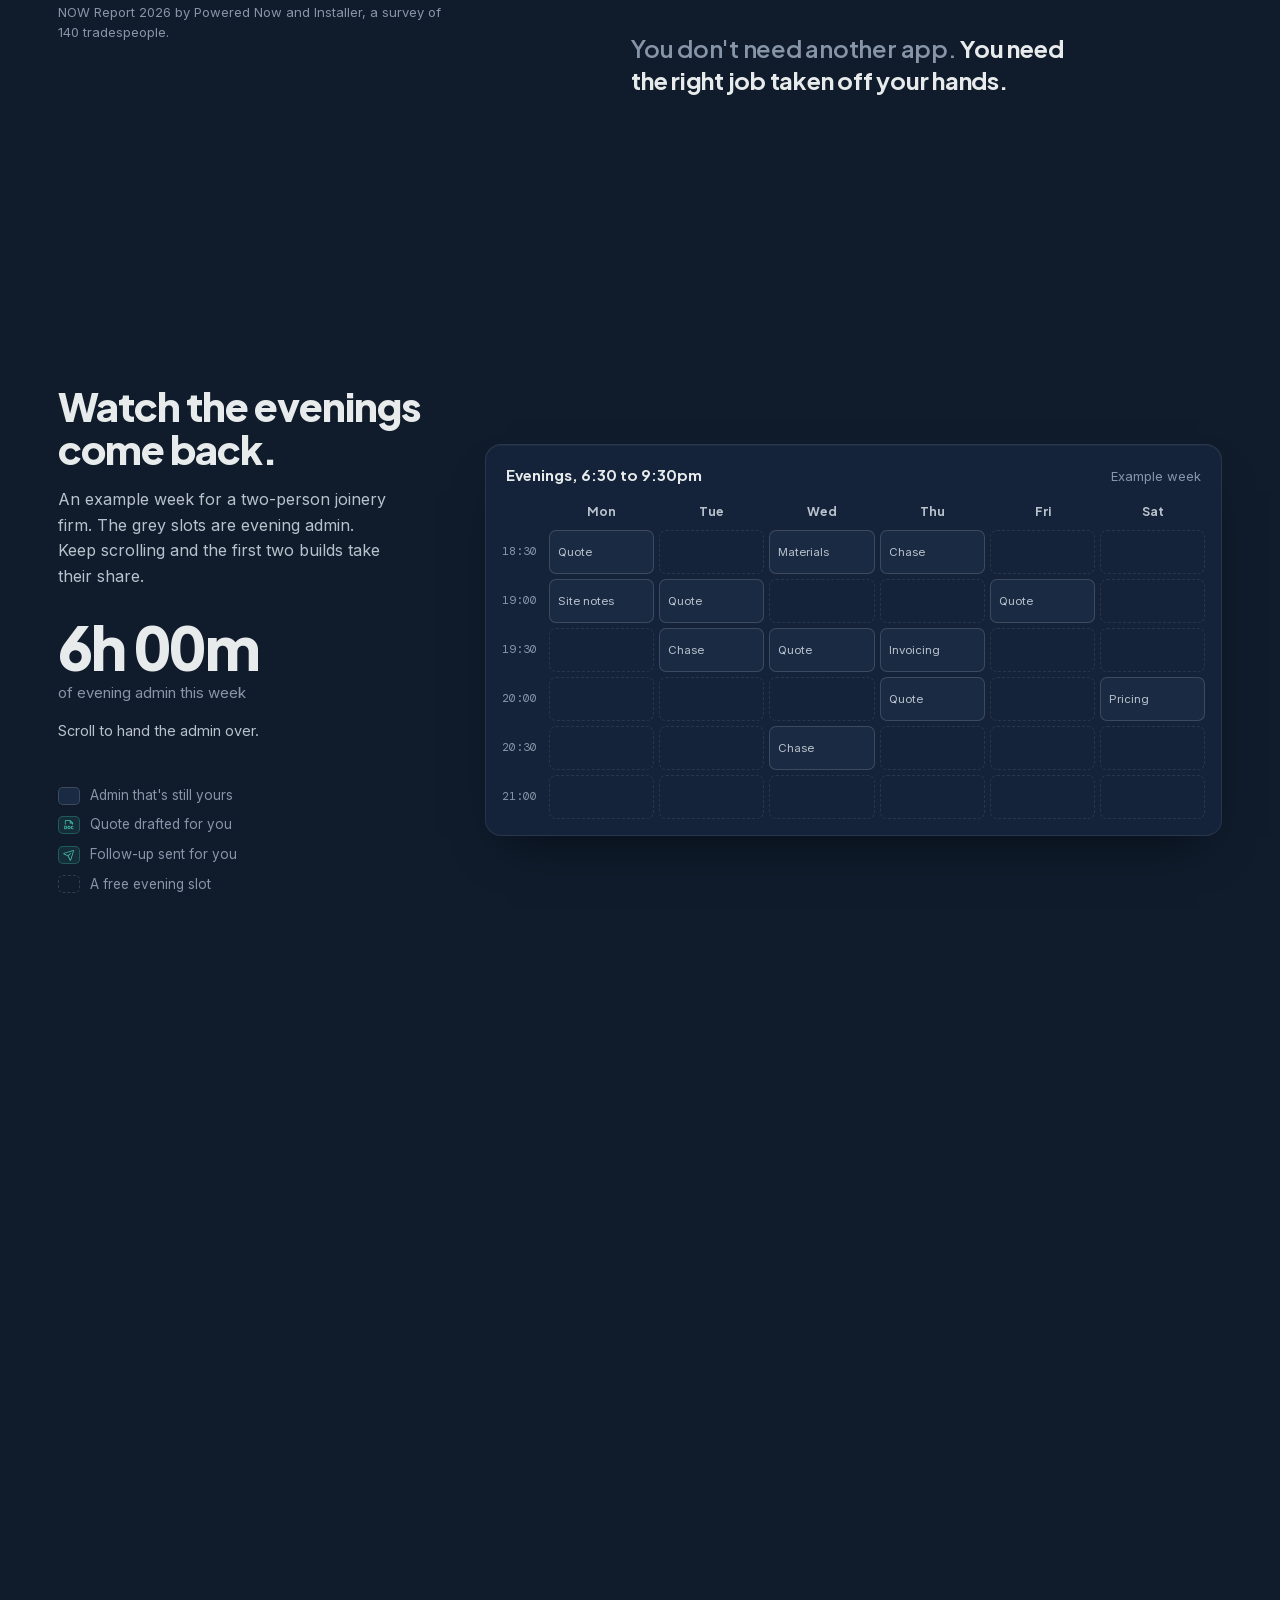
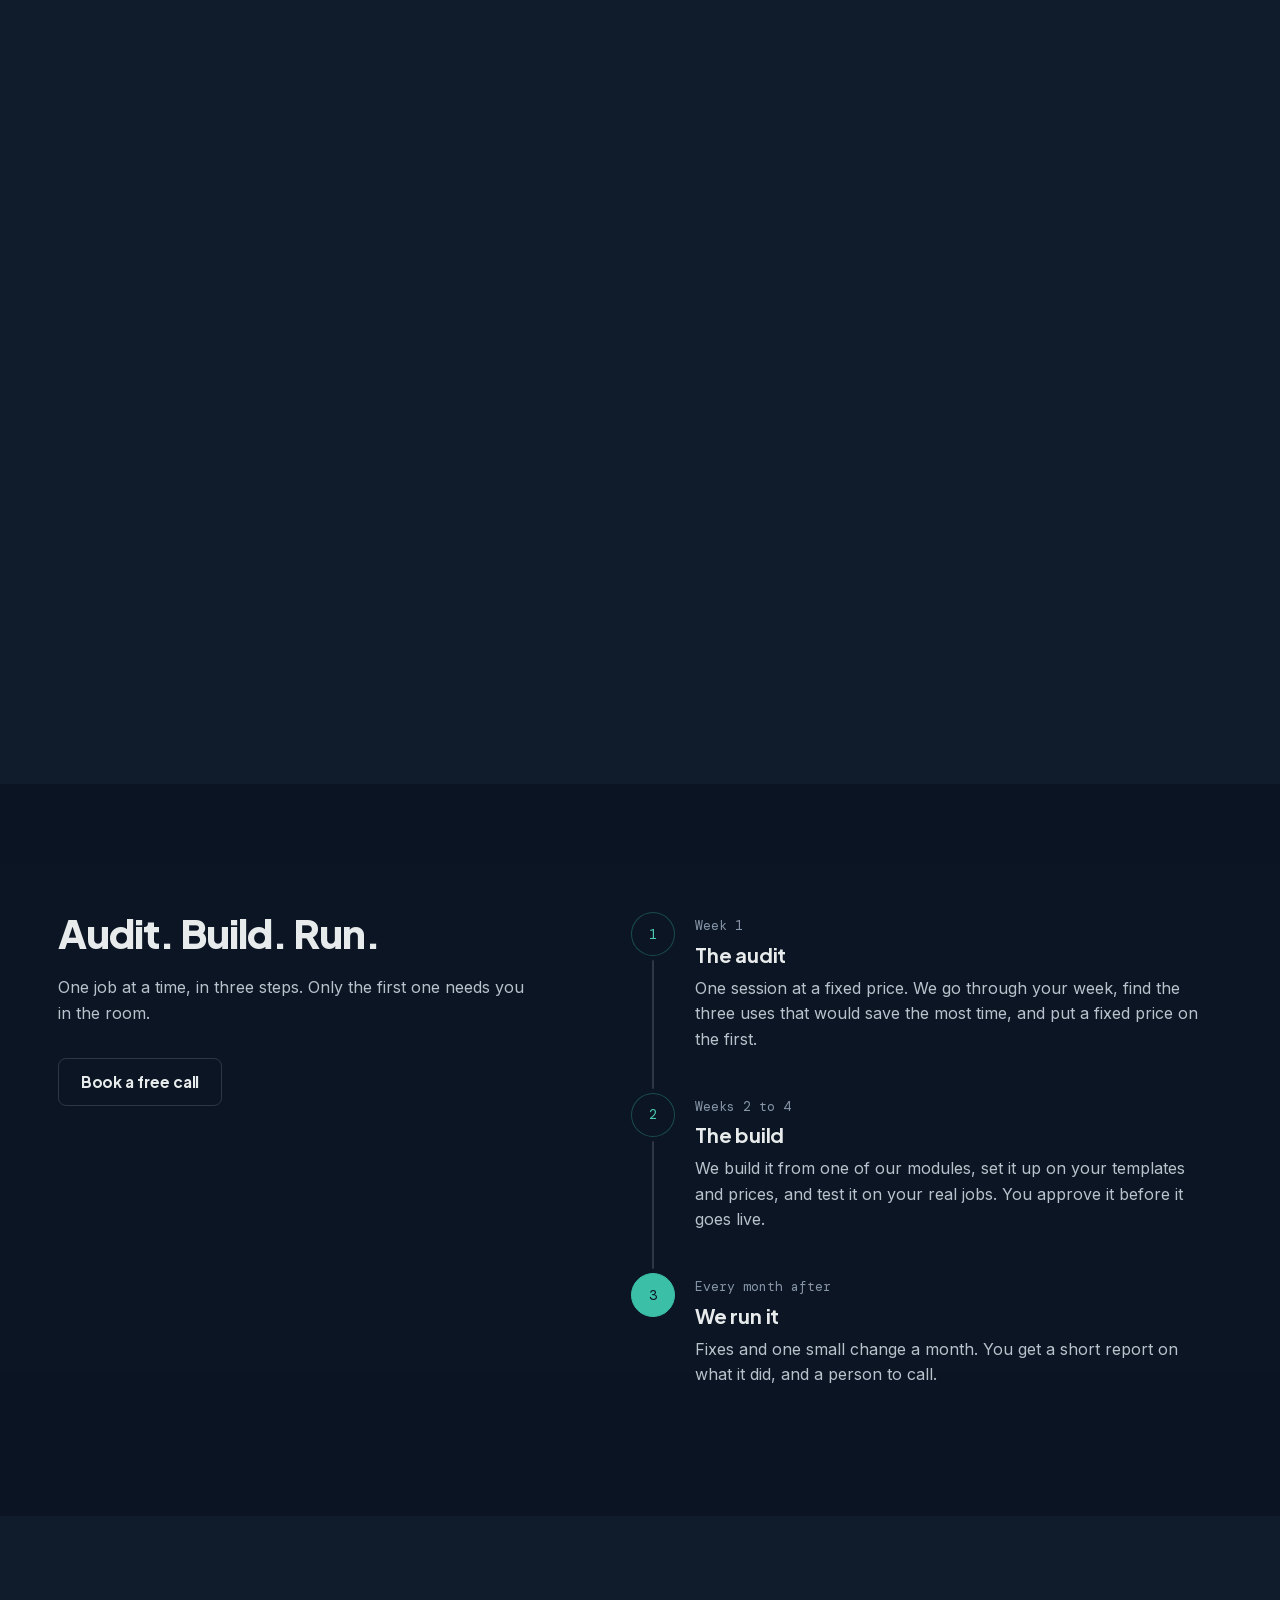
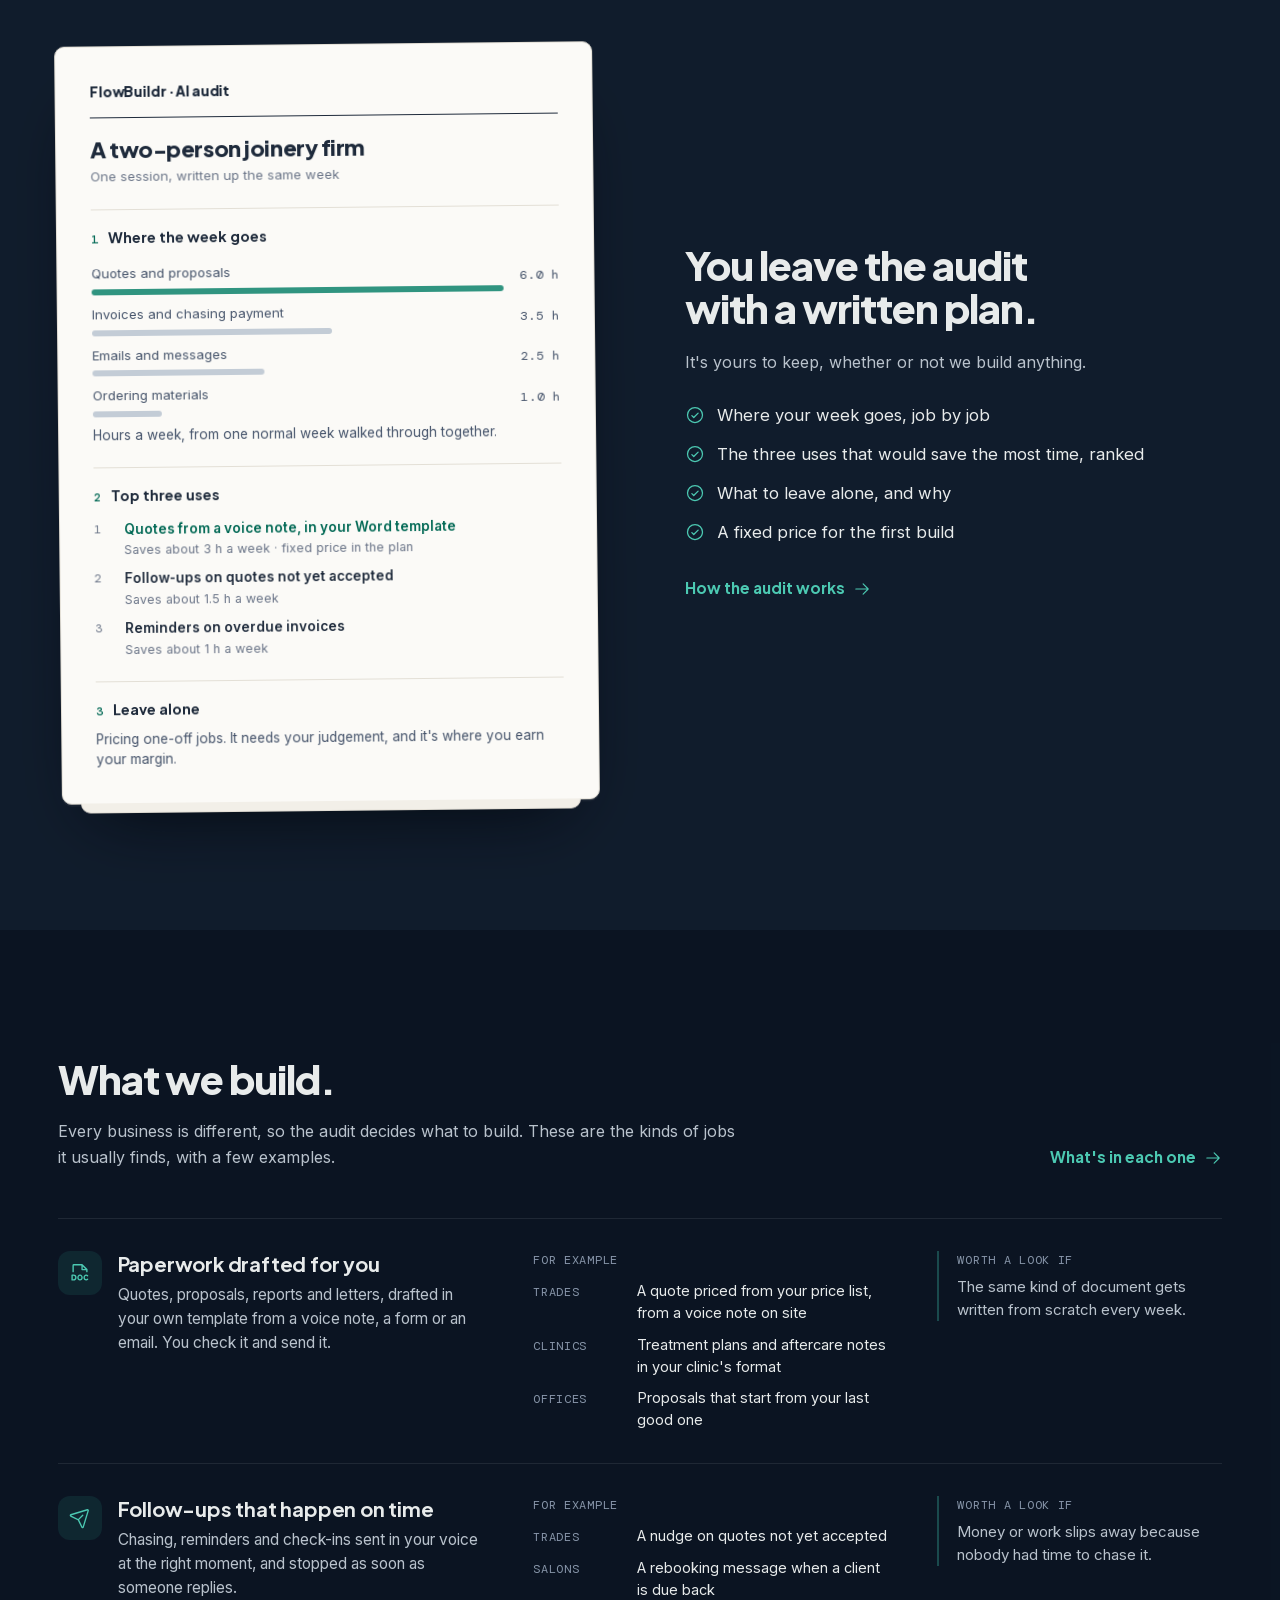
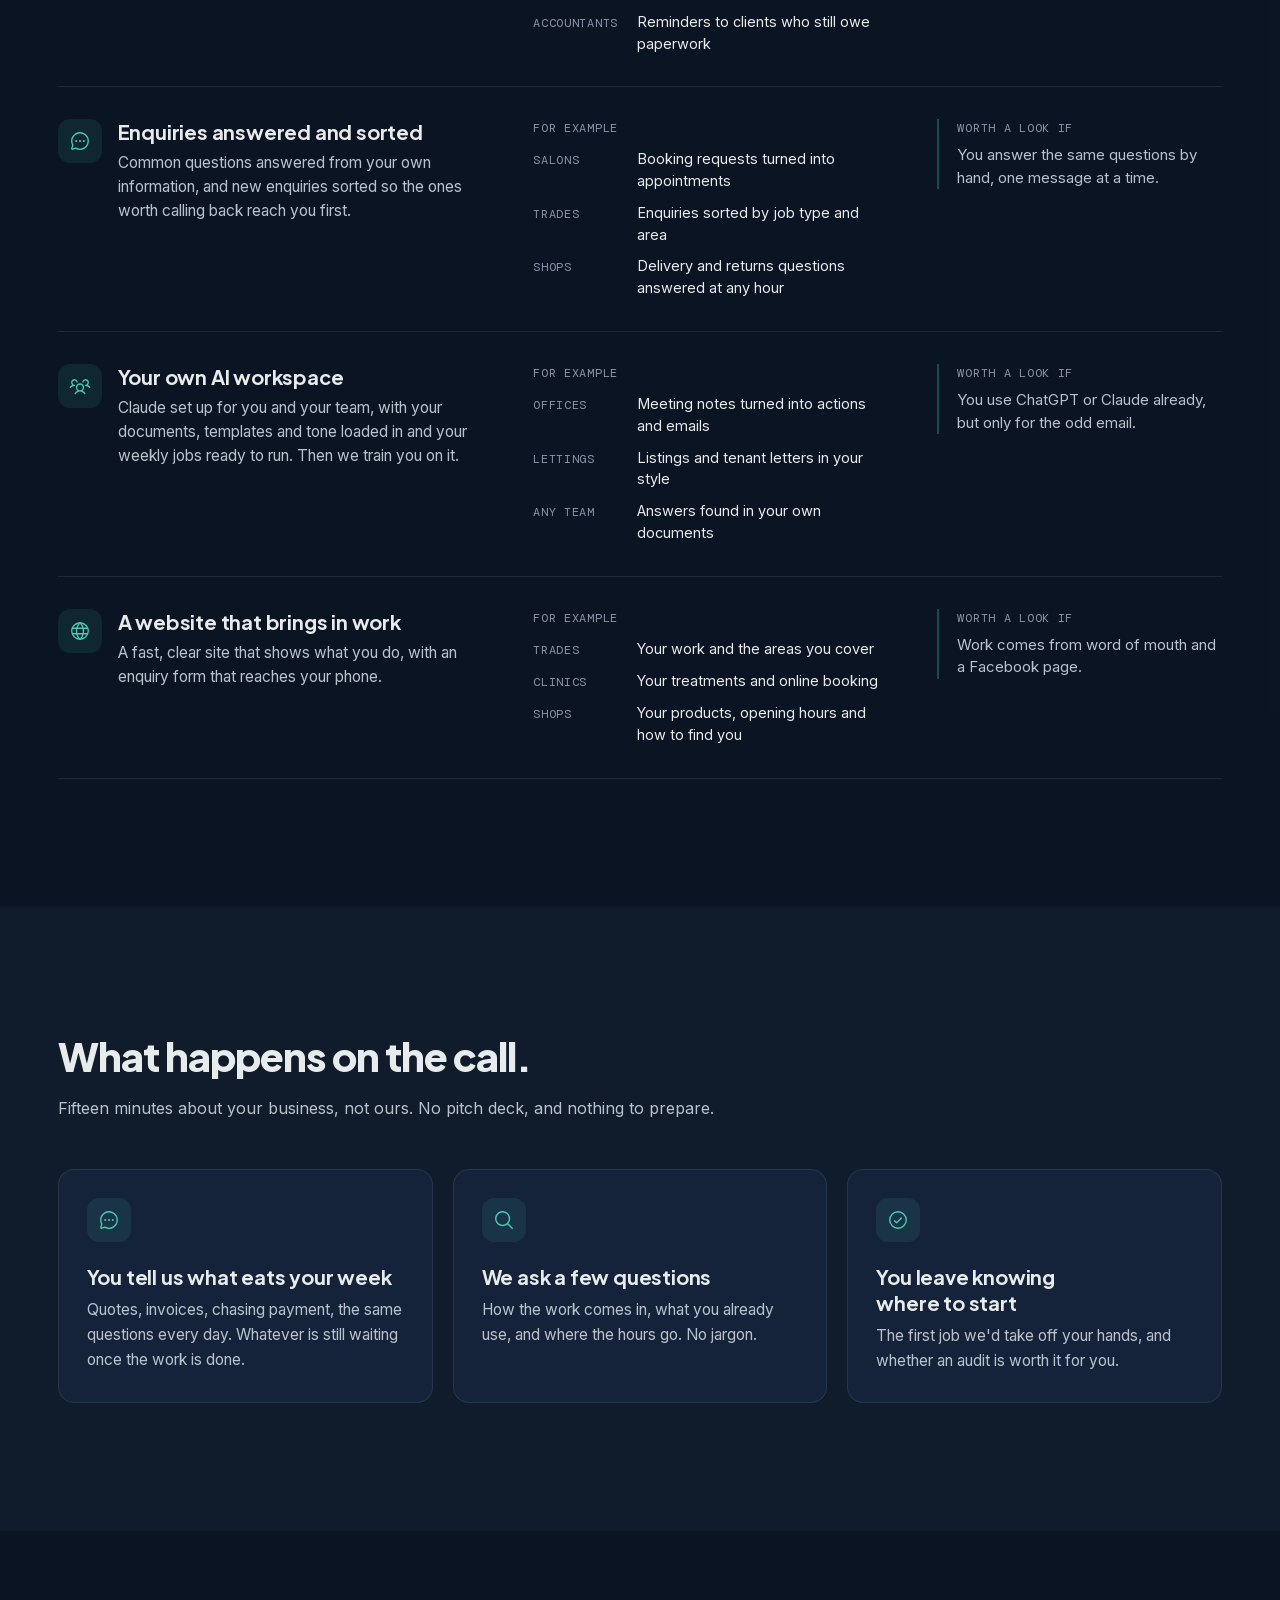
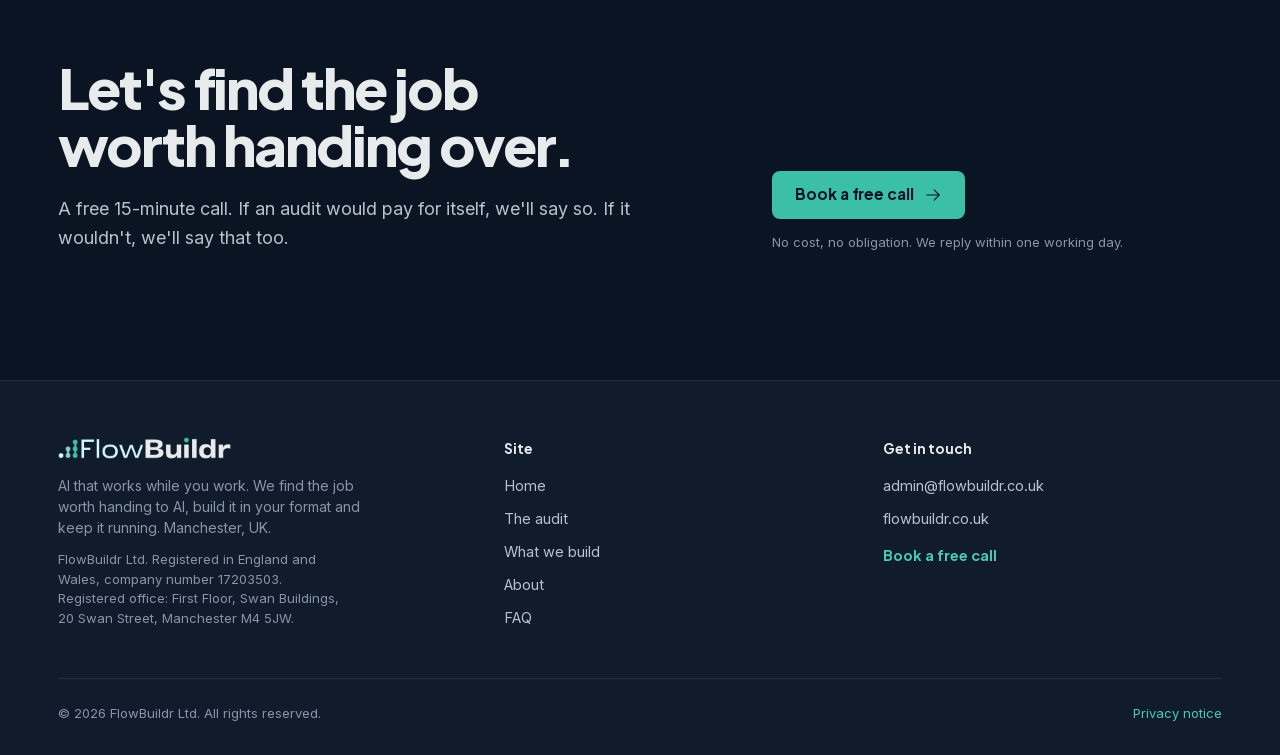
==== commit 66556b59: "Widen the page layout so content uses more of the screen Feedback: on large screens the pages looked" ====
--- a/index.html
+++ b/index.html
@@ -99,7 +99,7 @@
 </script>
 <script async src="https://www.googletagmanager.com/gtag/js?id=G-GZK0603EW1"></script>
 <script>gtag('js',new Date());gtag('config','G-GZK0603EW1');</script>
-<link rel="stylesheet" href="/assets/site.css?v=dc882291">
+<link rel="stylesheet" href="/assets/site.css?v=405114a5">
 </head>
 <body>
 <svg width="0" height="0" style="position:absolute" aria-hidden="true" focusable="false"><defs><symbol id="i-address-book" viewBox="0 0 256 256"><path d="M83.19,174.4a8,8,0,0,0,11.21-1.6,52,52,0,0,1,83.2,0,8,8,0,1,0,12.8-9.6A67.88,67.88,0,0,0,163,141.51a40,40,0,1,0-53.94,0A67.88,67.88,0,0,0,81.6,163.2,8,8,0,0,0,83.19,174.4ZM112,112a24,24,0,1,1,24,24A24,24,0,0,1,112,112Zm96-88H64A16,16,0,0,0,48,40V64H32a8,8,0,0,0,0,16H48v40H32a8,8,0,0,0,0,16H48v40H32a8,8,0,0,0,0,16H48v24a16,16,0,0,0,16,16H208a16,16,0,0,0,16-16V40A16,16,0,0,0,208,24Zm0,192H64V40H208Z"/></symbol><symbol id="i-arrow-right" viewBox="0 0 256 256"><path d="M221.66,133.66l-72,72a8,8,0,0,1-11.32-11.32L196.69,136H40a8,8,0,0,1,0-16H196.69L138.34,61.66a8,8,0,0,1,11.32-11.32l72,72A8,8,0,0,1,221.66,133.66Z"/></symbol><symbol id="i-caret-down" viewBox="0 0 256 256"><path d="M213.66,101.66l-80,80a8,8,0,0,1-11.32,0l-80-80A8,8,0,0,1,53.66,90.34L128,164.69l74.34-74.35a8,8,0,0,1,11.32,11.32Z"/></symbol><symbol id="i-chat-circle-dots" viewBox="0 0 256 256"><path d="M140,128a12,12,0,1,1-12-12A12,12,0,0,1,140,128ZM84,116a12,12,0,1,0,12,12A12,12,0,0,0,84,116Zm88,0a12,12,0,1,0,12,12A12,12,0,0,0,172,116Zm60,12A104,104,0,0,1,79.12,219.82L45.07,231.17a16,16,0,0,1-20.24-20.24l11.35-34.05A104,104,0,1,1,232,128Zm-16,0A88,88,0,1,0,51.81,172.06a8,8,0,0,1,.66,6.54L40,216,77.4,203.53a7.85,7.85,0,0,1,2.53-.42,8,8,0,0,1,4,1.08A88,88,0,0,0,216,128Z"/></symbol><symbol id="i-check" viewBox="0 0 256 256"><path d="M229.66,77.66l-128,128a8,8,0,0,1-11.32,0l-56-56a8,8,0,0,1,11.32-11.32L96,188.69,218.34,66.34a8,8,0,0,1,11.32,11.32Z"/></symbol><symbol id="i-check-circle" viewBox="0 0 256 256"><path d="M173.66,98.34a8,8,0,0,1,0,11.32l-56,56a8,8,0,0,1-11.32,0l-24-24a8,8,0,0,1,11.32-11.32L112,148.69l50.34-50.35A8,8,0,0,1,173.66,98.34ZM232,128A104,104,0,1,1,128,24,104.11,104.11,0,0,1,232,128Zm-16,0a88,88,0,1,0-88,88A88.1,88.1,0,0,0,216,128Z"/></symbol><symbol id="i-clock-countdown" viewBox="0 0 256 256"><path d="M232,136.66A104.12,104.12,0,1,1,119.34,24,8,8,0,0,1,120.66,40,88.12,88.12,0,1,0,216,135.34,8,8,0,0,1,232,136.66ZM120,72v56a8,8,0,0,0,8,8h56a8,8,0,0,0,0-16H136V72a8,8,0,0,0-16,0Zm40-24a12,12,0,1,0-12-12A12,12,0,0,0,160,48Zm36,24a12,12,0,1,0-12-12A12,12,0,0,0,196,72Zm24,36a12,12,0,1,0-12-12A12,12,0,0,0,220,108Z"/></symbol><symbol id="i-cloud-check" viewBox="0 0 256 256"><path d="M160,40A88.09,88.09,0,0,0,81.29,88.67,64,64,0,1,0,72,216h88a88,88,0,0,0,0-176Zm0,160H72a48,48,0,0,1,0-96c1.1,0,2.2,0,3.29.11A88,88,0,0,0,72,128a8,8,0,0,0,16,0,72,72,0,1,1,72,72Zm37.66-93.66a8,8,0,0,1,0,11.32l-48,48a8,8,0,0,1-11.32,0l-24-24a8,8,0,0,1,11.32-11.32L144,148.69l42.34-42.35A8,8,0,0,1,197.66,106.34Z"/></symbol><symbol id="i-door-open" viewBox="0 0 256 256"><path d="M232,216H208V40a16,16,0,0,0-16-16H64A16,16,0,0,0,48,40V216H24a8,8,0,0,0,0,16H232a8,8,0,0,0,0-16Zm-40,0H176V40h16ZM64,40h96V216H64Zm80,92a12,12,0,1,1-12-12A12,12,0,0,1,144,132Z"/></symbol><symbol id="i-file-doc" viewBox="0 0 256 256"><path d="M52,144H36a8,8,0,0,0-8,8v56a8,8,0,0,0,8,8H52a36,36,0,0,0,0-72Zm0,56H44V160h8a20,20,0,0,1,0,40Zm169.53-4.91a8,8,0,0,1,.25,11.31A30.06,30.06,0,0,1,200,216c-17.65,0-32-16.15-32-36s14.35-36,32-36a30.06,30.06,0,0,1,21.78,9.6,8,8,0,0,1-11.56,11.06A14.24,14.24,0,0,0,200,160c-8.82,0-16,9-16,20s7.18,20,16,20a14.24,14.24,0,0,0,10.22-4.66A8,8,0,0,1,221.53,195.09ZM128,144c-17.65,0-32,16.15-32,36s14.35,36,32,36,32-16.15,32-36S145.65,144,128,144Zm0,56c-8.82,0-16-9-16-20s7.18-20,16-20,16,9,16,20S136.82,200,128,200ZM48,120a8,8,0,0,0,8-8V40h88V88a8,8,0,0,0,8,8h48v16a8,8,0,0,0,16,0V88a8,8,0,0,0-2.34-5.66l-56-56A8,8,0,0,0,152,24H56A16,16,0,0,0,40,40v72A8,8,0,0,0,48,120ZM160,51.31,188.69,80H160Z"/></symbol><symbol id="i-file-text" viewBox="0 0 256 256"><path d="M213.66,82.34l-56-56A8,8,0,0,0,152,24H56A16,16,0,0,0,40,40V216a16,16,0,0,0,16,16H200a16,16,0,0,0,16-16V88A8,8,0,0,0,213.66,82.34ZM160,51.31,188.69,80H160ZM200,216H56V40h88V88a8,8,0,0,0,8,8h48V216Zm-32-80a8,8,0,0,1-8,8H96a8,8,0,0,1,0-16h64A8,8,0,0,1,168,136Zm0,32a8,8,0,0,1-8,8H96a8,8,0,0,1,0-16h64A8,8,0,0,1,168,168Z"/></symbol><symbol id="i-globe" viewBox="0 0 256 256"><path d="M128,24h0A104,104,0,1,0,232,128,104.12,104.12,0,0,0,128,24Zm88,104a87.61,87.61,0,0,1-3.33,24H174.16a157.44,157.44,0,0,0,0-48h38.51A87.61,87.61,0,0,1,216,128ZM102,168H154a115.11,115.11,0,0,1-26,45A115.27,115.27,0,0,1,102,168Zm-3.9-16a140.84,140.84,0,0,1,0-48h59.88a140.84,140.84,0,0,1,0,48ZM40,128a87.61,87.61,0,0,1,3.33-24H81.84a157.44,157.44,0,0,0,0,48H43.33A87.61,87.61,0,0,1,40,128ZM154,88H102a115.11,115.11,0,0,1,26-45A115.27,115.27,0,0,1,154,88Zm52.33,0H170.71a135.28,135.28,0,0,0-22.3-45.6A88.29,88.29,0,0,1,206.37,88ZM107.59,42.4A135.28,135.28,0,0,0,85.29,88H49.63A88.29,88.29,0,0,1,107.59,42.4ZM49.63,168H85.29a135.28,135.28,0,0,0,22.3,45.6A88.29,88.29,0,0,1,49.63,168Zm98.78,45.6a135.28,135.28,0,0,0,22.3-45.6h35.66A88.29,88.29,0,0,1,148.41,213.6Z"/></symbol><symbol id="i-hand-coins" viewBox="0 0 256 256"><path d="M230.33,141.06a24.43,24.43,0,0,0-21.24-4.23l-41.84,9.62A28,28,0,0,0,140,112H89.94a31.82,31.82,0,0,0-22.63,9.37L44.69,144H16A16,16,0,0,0,0,160v40a16,16,0,0,0,16,16H120a7.93,7.93,0,0,0,1.94-.24l64-16a6.94,6.94,0,0,0,1.19-.4L226,182.82l.44-.2a24.6,24.6,0,0,0,3.93-41.56ZM16,160H40v40H16Zm203.43,8.21-38,16.18L119,200H56V155.31l22.63-22.62A15.86,15.86,0,0,1,89.94,128H140a12,12,0,0,1,0,24H112a8,8,0,0,0,0,16h32a8.32,8.32,0,0,0,1.79-.2l67-15.41.31-.08a8.6,8.6,0,0,1,6.3,15.9ZM164,96a36,36,0,0,0,5.9-.48,36,36,0,1,0,28.22-47A36,36,0,1,0,164,96Zm60-12a20,20,0,1,1-20-20A20,20,0,0,1,224,84ZM164,40a20,20,0,0,1,19.25,14.61,36,36,0,0,0-15,24.93A20.42,20.42,0,0,1,164,80a20,20,0,0,1,0-40Z"/></symbol><symbol id="i-list" viewBox="0 0 256 256"><path d="M224,128a8,8,0,0,1-8,8H40a8,8,0,0,1,0-16H216A8,8,0,0,1,224,128ZM40,72H216a8,8,0,0,0,0-16H40a8,8,0,0,0,0,16ZM216,184H40a8,8,0,0,0,0,16H216a8,8,0,0,0,0-16Z"/></symbol><symbol id="i-list-checks" viewBox="0 0 256 256"><path d="M224,128a8,8,0,0,1-8,8H128a8,8,0,0,1,0-16h88A8,8,0,0,1,224,128ZM128,72h88a8,8,0,0,0,0-16H128a8,8,0,0,0,0,16Zm88,112H128a8,8,0,0,0,0,16h88a8,8,0,0,0,0-16ZM82.34,42.34,56,68.69,45.66,58.34A8,8,0,0,0,34.34,69.66l16,16a8,8,0,0,0,11.32,0l32-32A8,8,0,0,0,82.34,42.34Zm0,64L56,132.69,45.66,122.34a8,8,0,0,0-11.32,11.32l16,16a8,8,0,0,0,11.32,0l32-32a8,8,0,0,0-11.32-11.32Zm0,64L56,196.69,45.66,186.34a8,8,0,0,0-11.32,11.32l16,16a8,8,0,0,0,11.32,0l32-32a8,8,0,0,0-11.32-11.32Z"/></symbol><symbol id="i-magnifying-glass" viewBox="0 0 256 256"><path d="M229.66,218.34l-50.07-50.06a88.11,88.11,0,1,0-11.31,11.31l50.06,50.07a8,8,0,0,0,11.32-11.32ZM40,112a72,72,0,1,1,72,72A72.08,72.08,0,0,1,40,112Z"/></symbol><symbol id="i-microphone" viewBox="0 0 256 256"><path d="M128,176a48.05,48.05,0,0,0,48-48V64a48,48,0,0,0-96,0v64A48.05,48.05,0,0,0,128,176ZM96,64a32,32,0,0,1,64,0v64a32,32,0,0,1-64,0Zm40,143.6V240a8,8,0,0,1-16,0V207.6A80.11,80.11,0,0,1,48,128a8,8,0,0,1,16,0,64,64,0,0,0,128,0,8,8,0,0,1,16,0A80.11,80.11,0,0,1,136,207.6Z"/></symbol><symbol id="i-moon" viewBox="0 0 256 256"><path d="M233.54,142.23a8,8,0,0,0-8-2,88.08,88.08,0,0,1-109.8-109.8,8,8,0,0,0-10-10,104.84,104.84,0,0,0-52.91,37A104,104,0,0,0,136,224a103.09,103.09,0,0,0,62.52-20.88,104.84,104.84,0,0,0,37-52.91A8,8,0,0,0,233.54,142.23ZM188.9,190.34A88,88,0,0,1,65.66,67.11a89,89,0,0,1,31.4-26A106,106,0,0,0,96,56,104.11,104.11,0,0,0,200,160a106,106,0,0,0,14.92-1.06A89,89,0,0,1,188.9,190.34Z"/></symbol><symbol id="i-note-pencil" viewBox="0 0 256 256"><path d="M229.66,58.34l-32-32a8,8,0,0,0-11.32,0l-96,96A8,8,0,0,0,88,128v32a8,8,0,0,0,8,8h32a8,8,0,0,0,5.66-2.34l96-96A8,8,0,0,0,229.66,58.34ZM124.69,152H104V131.31l64-64L188.69,88ZM200,76.69,179.31,56,192,43.31,212.69,64ZM224,128v80a16,16,0,0,1-16,16H48a16,16,0,0,1-16-16V48A16,16,0,0,1,48,32h80a8,8,0,0,1,0,16H48V208H208V128a8,8,0,0,1,16,0Z"/></symbol><symbol id="i-paper-plane-tilt" viewBox="0 0 256 256"><path d="M227.32,28.68a16,16,0,0,0-15.66-4.08l-.15,0L19.57,82.84a16,16,0,0,0-2.49,29.8L102,154l41.3,84.87A15.86,15.86,0,0,0,157.74,248q.69,0,1.38-.06a15.88,15.88,0,0,0,14-11.51l58.2-191.94c0-.05,0-.1,0-.15A16,16,0,0,0,227.32,28.68ZM157.83,231.85l-.05.14,0-.07-40.06-82.3,48-48a8,8,0,0,0-11.31-11.31l-48,48L24.08,98.25l-.07,0,.14,0L216,40Z"/></symbol><symbol id="i-plus" viewBox="0 0 256 256"><path d="M224,128a8,8,0,0,1-8,8H136v80a8,8,0,0,1-16,0V136H40a8,8,0,0,1,0-16h80V40a8,8,0,0,1,16,0v80h80A8,8,0,0,1,224,128Z"/></symbol><symbol id="i-receipt" viewBox="0 0 256 256"><path d="M72,104a8,8,0,0,1,8-8h96a8,8,0,0,1,0,16H80A8,8,0,0,1,72,104Zm8,40h96a8,8,0,0,0,0-16H80a8,8,0,0,0,0,16ZM232,56V208a8,8,0,0,1-11.58,7.15L192,200.94l-28.42,14.21a8,8,0,0,1-7.16,0L128,200.94,99.58,215.15a8,8,0,0,1-7.16,0L64,200.94,35.58,215.15A8,8,0,0,1,24,208V56A16,16,0,0,1,40,40H216A16,16,0,0,1,232,56Zm-16,0H40V195.06l20.42-10.22a8,8,0,0,1,7.16,0L96,199.06l28.42-14.22a8,8,0,0,1,7.16,0L160,199.06l28.42-14.22a8,8,0,0,1,7.16,0L216,195.06Z"/></symbol><symbol id="i-sun" viewBox="0 0 256 256"><path d="M120,40V16a8,8,0,0,1,16,0V40a8,8,0,0,1-16,0Zm72,88a64,64,0,1,1-64-64A64.07,64.07,0,0,1,192,128Zm-16,0a48,48,0,1,0-48,48A48.05,48.05,0,0,0,176,128ZM58.34,69.66A8,8,0,0,0,69.66,58.34l-16-16A8,8,0,0,0,42.34,53.66Zm0,116.68-16,16a8,8,0,0,0,11.32,11.32l16-16a8,8,0,0,0-11.32-11.32ZM192,72a8,8,0,0,0,5.66-2.34l16-16a8,8,0,0,0-11.32-11.32l-16,16A8,8,0,0,0,192,72Zm5.66,114.34a8,8,0,0,0-11.32,11.32l16,16a8,8,0,0,0,11.32-11.32ZM48,128a8,8,0,0,0-8-8H16a8,8,0,0,0,0,16H40A8,8,0,0,0,48,128Zm80,80a8,8,0,0,0-8,8v24a8,8,0,0,0,16,0V216A8,8,0,0,0,128,208Zm112-88H216a8,8,0,0,0,0,16h24a8,8,0,0,0,0-16Z"/></symbol><symbol id="i-user-minus" viewBox="0 0 256 256"><path d="M256,136a8,8,0,0,1-8,8H200a8,8,0,0,1,0-16h48A8,8,0,0,1,256,136Zm-57.87,58.85a8,8,0,0,1-12.26,10.3C165.75,181.19,138.09,168,108,168s-57.75,13.19-77.87,37.15a8,8,0,0,1-12.25-10.3c14.94-17.78,33.52-30.41,54.17-37.17a68,68,0,1,1,71.9,0C164.6,164.44,183.18,177.07,198.13,194.85ZM108,152a52,52,0,1,0-52-52A52.06,52.06,0,0,0,108,152Z"/></symbol><symbol id="i-users-three" viewBox="0 0 256 256"><path d="M244.8,150.4a8,8,0,0,1-11.2-1.6A51.6,51.6,0,0,0,192,128a8,8,0,0,1-7.37-4.89,8,8,0,0,1,0-6.22A8,8,0,0,1,192,112a24,24,0,1,0-23.24-30,8,8,0,1,1-15.5-4A40,40,0,1,1,219,117.51a67.94,67.94,0,0,1,27.43,21.68A8,8,0,0,1,244.8,150.4ZM190.92,212a8,8,0,1,1-13.84,8,57,57,0,0,0-98.16,0,8,8,0,1,1-13.84-8,72.06,72.06,0,0,1,33.74-29.92,48,48,0,1,1,58.36,0A72.06,72.06,0,0,1,190.92,212ZM128,176a32,32,0,1,0-32-32A32,32,0,0,0,128,176ZM72,120a8,8,0,0,0-8-8A24,24,0,1,1,87.24,82a8,8,0,1,0,15.5-4A40,40,0,1,0,37,117.51,67.94,67.94,0,0,0,9.6,139.19a8,8,0,1,0,12.8,9.61A51.6,51.6,0,0,1,64,128,8,8,0,0,0,72,120Z"/></symbol><symbol id="i-wrench" viewBox="0 0 256 256"><path d="M226.76,69a8,8,0,0,0-12.84-2.88l-40.3,37.19-17.23-3.7-3.7-17.23,37.19-40.3A8,8,0,0,0,187,29.24,72,72,0,0,0,88,96,72.34,72.34,0,0,0,94,124.94L33.79,177c-.15.12-.29.26-.43.39a32,32,0,0,0,45.26,45.26c.13-.13.27-.28.39-.42L131.06,162A72,72,0,0,0,232,96,71.56,71.56,0,0,0,226.76,69ZM160,152a56.14,56.14,0,0,1-27.07-7,8,8,0,0,0-9.92,1.77L67.11,211.51a16,16,0,0,1-22.62-22.62L109.18,133a8,8,0,0,0,1.77-9.93,56,56,0,0,1,58.36-82.31l-31.2,33.81a8,8,0,0,0-1.94,7.1L141.83,108a8,8,0,0,0,6.14,6.14l26.35,5.66a8,8,0,0,0,7.1-1.94l33.81-31.2A56.06,56.06,0,0,1,160,152Z"/></symbol><symbol id="i-x" viewBox="0 0 256 256"><path d="M205.66,194.34a8,8,0,0,1-11.32,11.32L128,139.31,61.66,205.66a8,8,0,0,1-11.32-11.32L116.69,128,50.34,61.66A8,8,0,0,1,61.66,50.34L128,116.69l66.34-66.35a8,8,0,0,1,11.32,11.32L139.31,128Z"/></symbol></defs></svg>
@@ -397,13 +397,13 @@
   </div>
 </dialog>
 
-<script defer src="/assets/site.js?v=dc882291"></script>
+<script defer src="/assets/site.js?v=405114a5"></script>
 
 <!-- Cookie consent (UK PECR): analytics cookies only after Accept -->
 <div class="cc" id="cookie-consent" role="region" aria-label="Cookie consent" hidden>
   <p>We'd like to use Google Analytics cookies to see how people find and use this site. Nothing is set unless you accept. <a href="/privacy/" data-go="privacy">Privacy notice</a></p>
   <div class="cc-row"><button type="button" class="cc-no" data-consent="denied">Reject</button><button type="button" class="cc-yes" data-consent="granted">Accept</button></div>
 </div>
-<script defer src="/assets/consent.js?v=dc882291"></script>
+<script defer src="/assets/consent.js?v=405114a5"></script>
 </body>
 </html>
--- a/assets/site.css
+++ b/assets/site.css
@@ -37,8 +37,8 @@
   --ease-out:cubic-bezier(.23,1,.32,1);
   --ease-in-out:cubic-bezier(.77,0,.175,1);
   --r-sm:8px; --r-md:12px; --r-lg:16px;
-  --wrap:1120px;
-  --gutter:clamp(16px,4vw,40px);
+  --wrap:1440px;
+  --gutter:clamp(16px,4.5vw,64px);
   --section:clamp(72px,10vw,128px);
 }
 :root[data-theme="light"]{
@@ -77,14 +77,14 @@
 .section{padding-block:var(--section)}
 
 /* Type */
-.display{font-family:var(--ff-display);font-weight:800;font-size:clamp(40px,5.4vw,66px);line-height:1.02;letter-spacing:-.035em;text-wrap:balance}
-.h1{font-family:var(--ff-display);font-weight:800;font-size:clamp(36px,4.6vw,56px);line-height:1.04;letter-spacing:-.03em;text-wrap:balance}
-.h2{font-family:var(--ff-display);font-weight:800;font-size:clamp(28px,3.3vw,42px);line-height:1.08;letter-spacing:-.025em;text-wrap:balance}
+.display{font-family:var(--ff-display);font-weight:800;font-size:clamp(40px,5.2vw,76px);line-height:1.02;letter-spacing:-.035em;text-wrap:balance}
+.h1{font-family:var(--ff-display);font-weight:800;font-size:clamp(36px,4.4vw,64px);line-height:1.04;letter-spacing:-.03em;text-wrap:balance}
+.h2{font-family:var(--ff-display);font-weight:800;font-size:clamp(28px,3.1vw,48px);line-height:1.08;letter-spacing:-.025em;text-wrap:balance}
 .h3{font-family:var(--ff-display);font-weight:700;font-size:20px;line-height:1.3;letter-spacing:-.01em}
 .h4{font-family:var(--ff-display);font-weight:700;font-size:17px;line-height:1.35}
 .eyebrow{font-family:var(--ff-mono);font-size:12.5px;letter-spacing:.08em;text-transform:uppercase;color:var(--accent-text)}
-.lede{font-size:clamp(17px,1.4vw,19px);line-height:1.6;color:var(--text-2);max-width:56ch;text-wrap:pretty}
-.body{color:var(--text-2);max-width:62ch;text-wrap:pretty}
+.lede{font-size:clamp(17px,1.4vw,19px);line-height:1.6;color:var(--text-2);max-width:64ch;text-wrap:pretty}
+.body{color:var(--text-2);max-width:68ch;text-wrap:pretty}
 .small{font-size:14px;color:var(--text-3);line-height:1.5}
 .note{font-size:13px;color:var(--text-3);line-height:1.5}
 
@@ -214,7 +214,7 @@
 .kicker-line span{color:var(--text-3);font-weight:600}
 
 /* Section heads */
-.sec-head{max-width:660px}
+.sec-head{max-width:820px}
 .sec-head .body{margin-top:18px}
 .sec-row{display:flex;justify-content:space-between;align-items:end;gap:16px 40px;flex-wrap:wrap}
 .foot-note{margin-top:20px}
@@ -304,7 +304,7 @@
 .rp-sec>p{margin-top:8px;font-size:13.5px;line-height:1.5;color:var(--paper-ink-2)}
 .report .tbc{color:#855700;background:#FBF2DE;border-color:rgba(133,87,0,.38)}
 .report-split{display:grid;grid-template-columns:minmax(0,1fr) minmax(0,1fr);gap:clamp(40px,7vw,96px);align-items:center}
-.report-split .report{max-width:480px;justify-self:center;width:100%}
+.report-split .report{max-width:540px;justify-self:center;width:100%}
 @media (max-width:900px){.report-split{grid-template-columns:1fr}.report{transform:none}}
 .checks{margin-top:28px;display:grid;gap:14px}
 .checks li{display:flex;gap:12px;align-items:flex-start;font-size:16.5px;line-height:1.5;color:var(--text)}
@@ -374,7 +374,7 @@
 .person h3{margin-top:6px}
 .person p{margin-top:10px;color:var(--text-2);font-size:15.5px}
 @media (max-width:760px){.people{grid-template-columns:1fr}}
-.prose>p{color:var(--text-2);font-size:17px;line-height:1.7;max-width:60ch}
+.prose>p{color:var(--text-2);font-size:17px;line-height:1.7;max-width:72ch}
 .prose>p+p{margin-top:18px}
 .prose .h2{margin-bottom:24px}
 .prose .h2:not(:first-child){margin-top:56px}
@@ -410,7 +410,7 @@
 .qa .pm .i{width:16px;height:16px}
 .qa button[aria-expanded="true"] .pm{transform:rotate(45deg);background:var(--accent-soft)}
 @media (hover:hover) and (pointer:fine){.qa>h3>button:hover .pm{border-color:var(--line-accent)}}
-.qa .reveal p{padding-bottom:24px;color:var(--text-2);max-width:62ch}
+.qa .reveal p{padding-bottom:24px;color:var(--text-2);max-width:80ch}
 .qa em{color:var(--text-3)}
 
 /* Footer */
